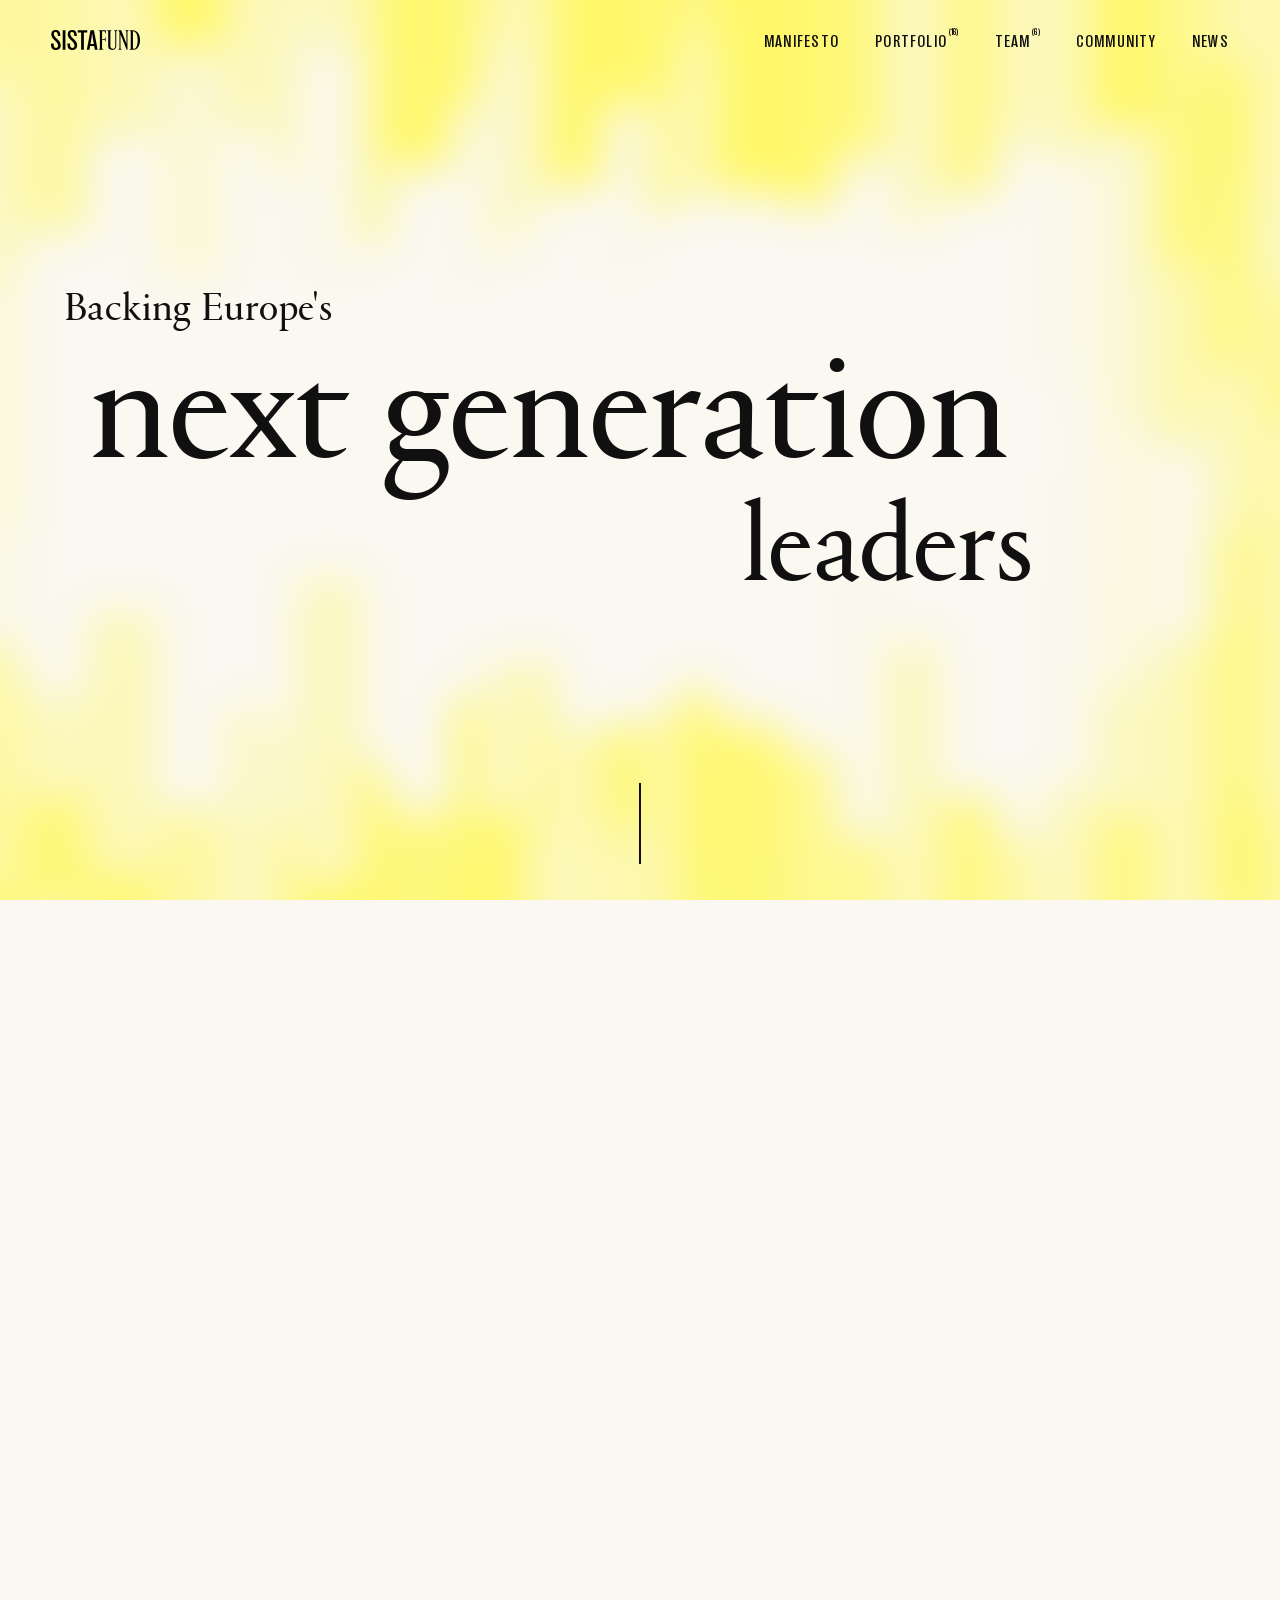
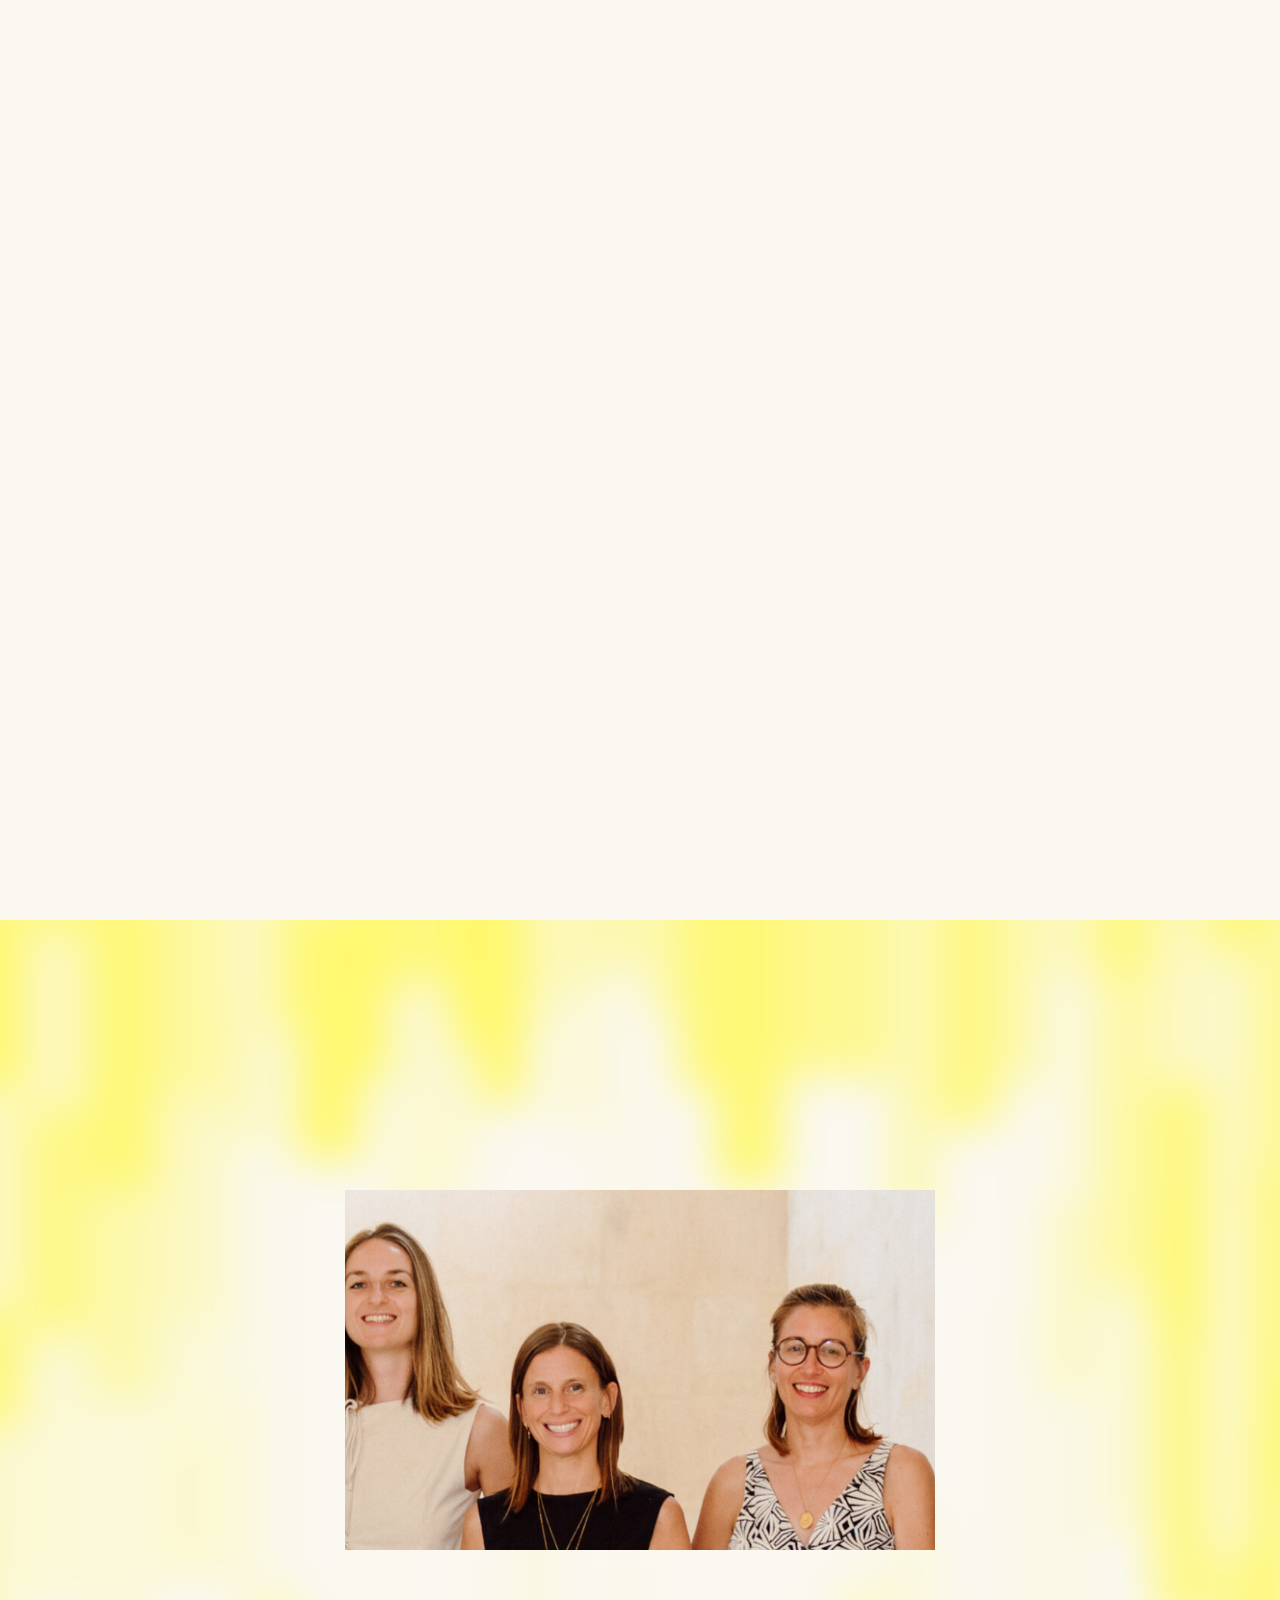
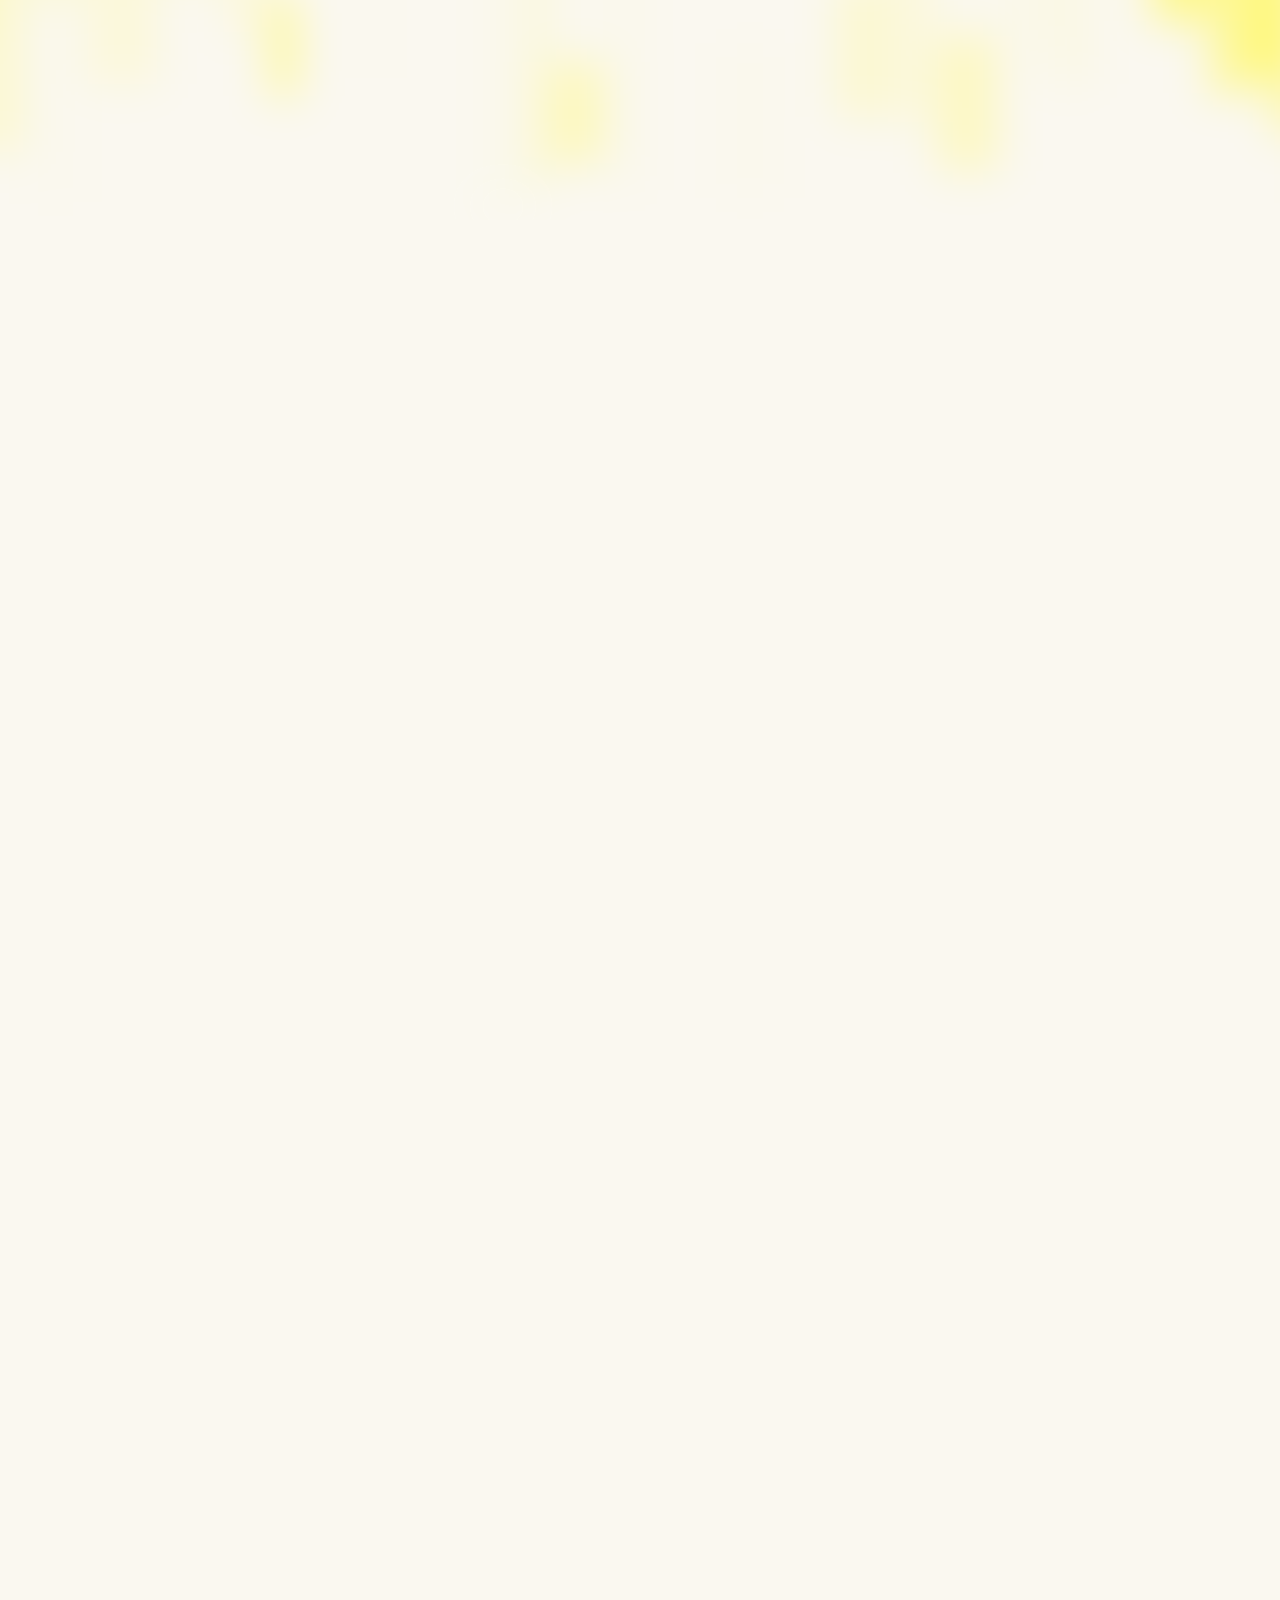
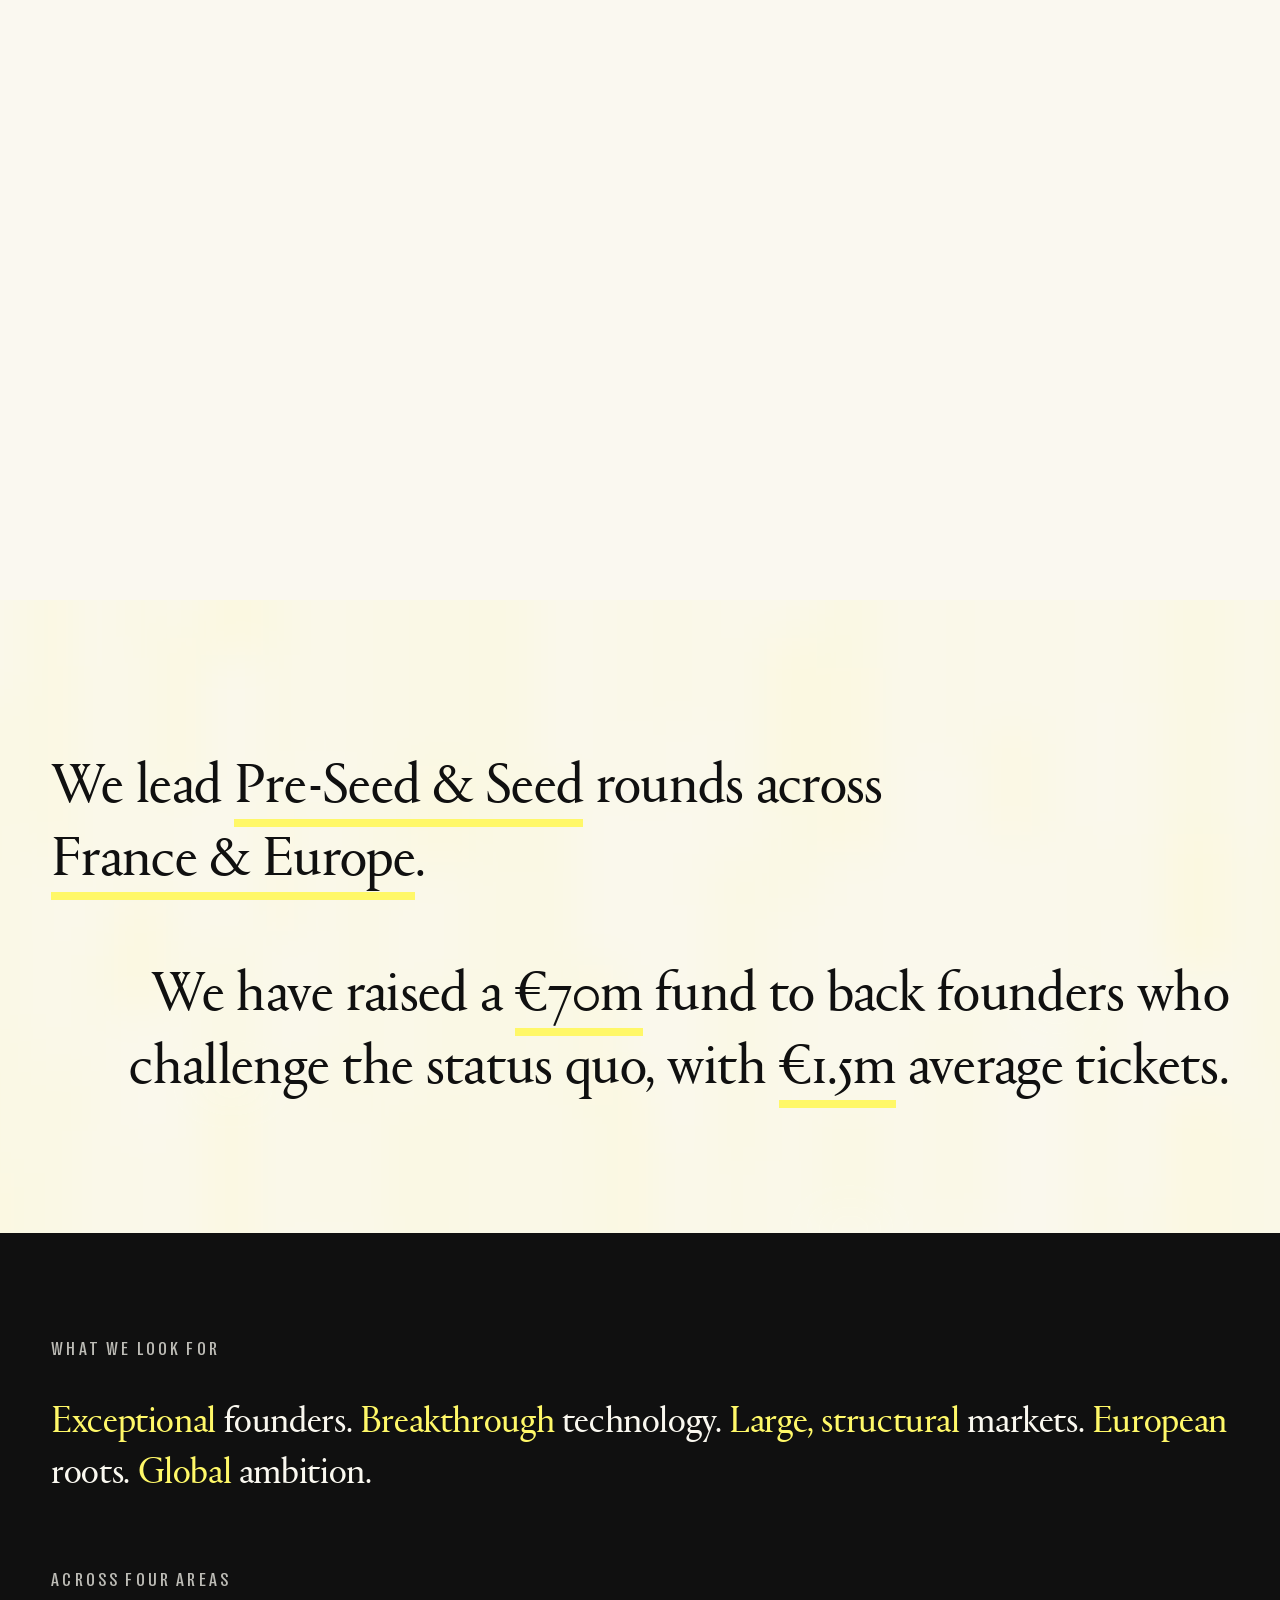
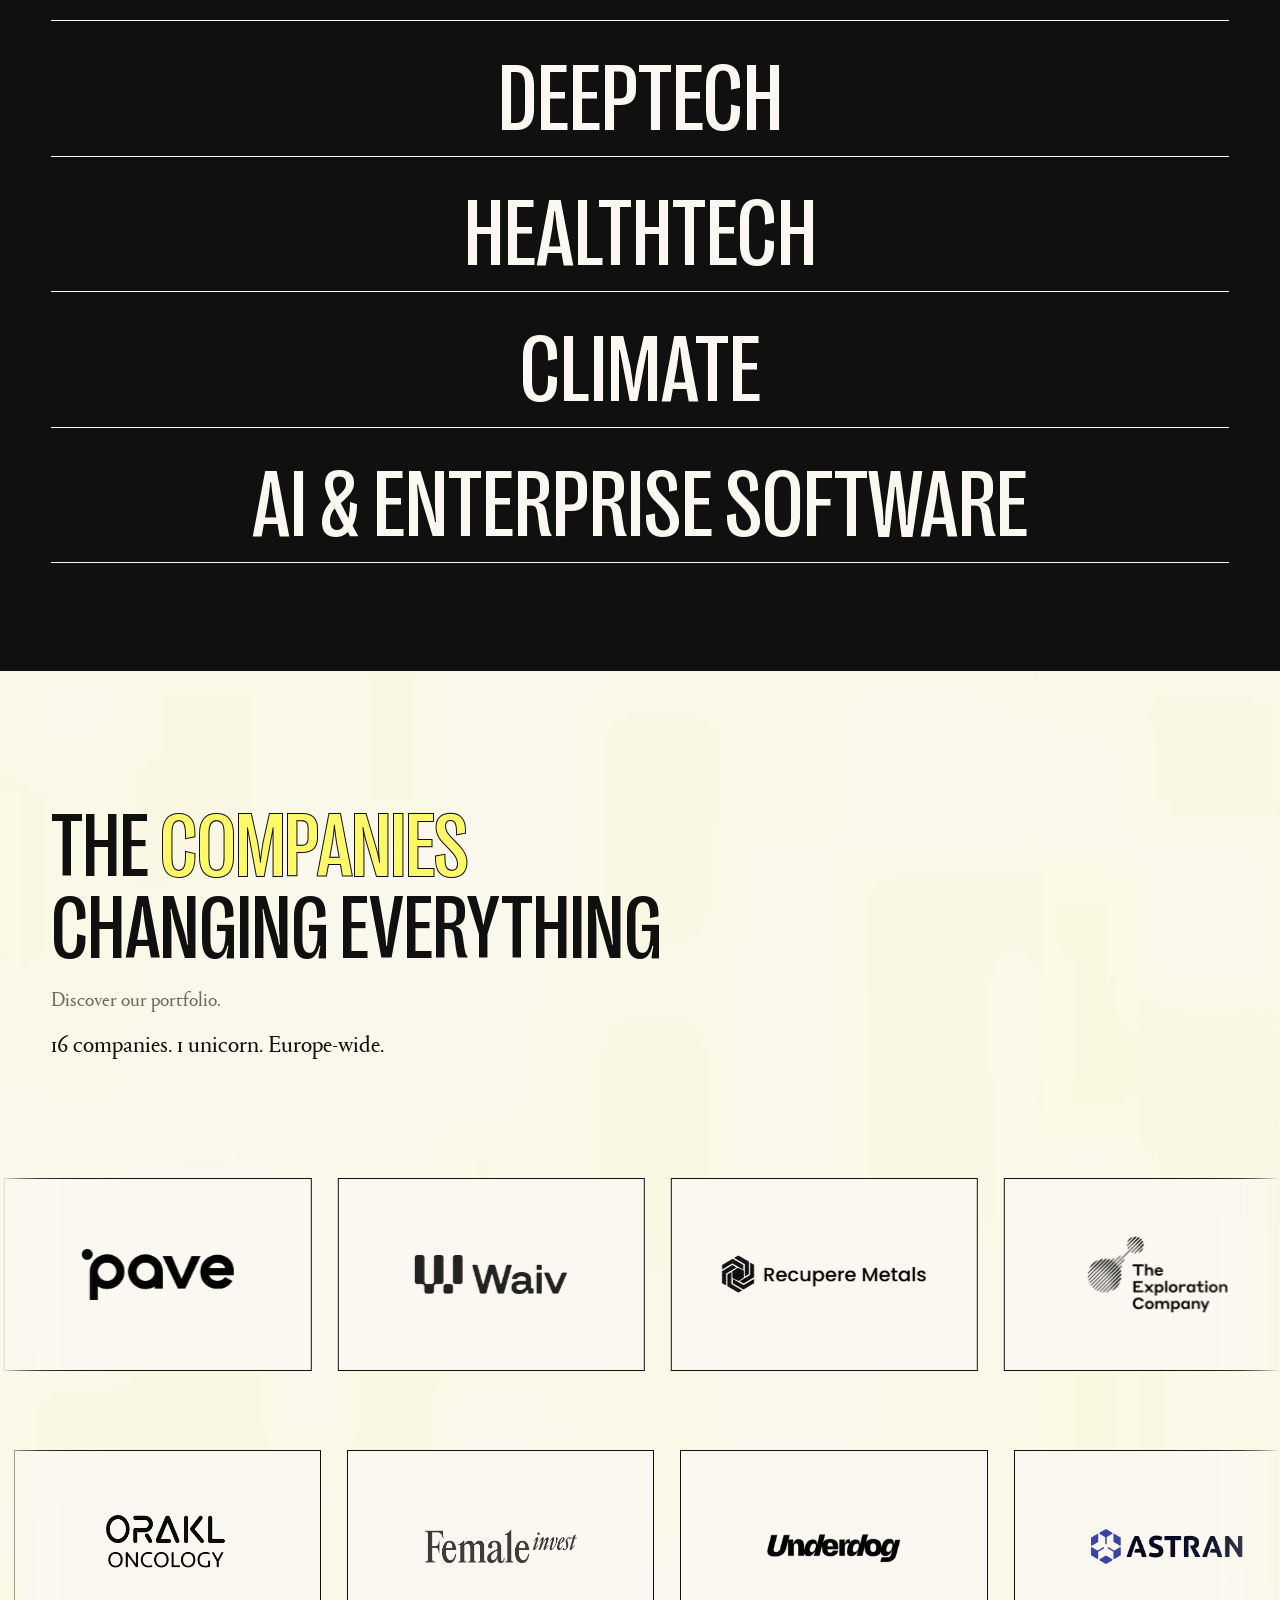
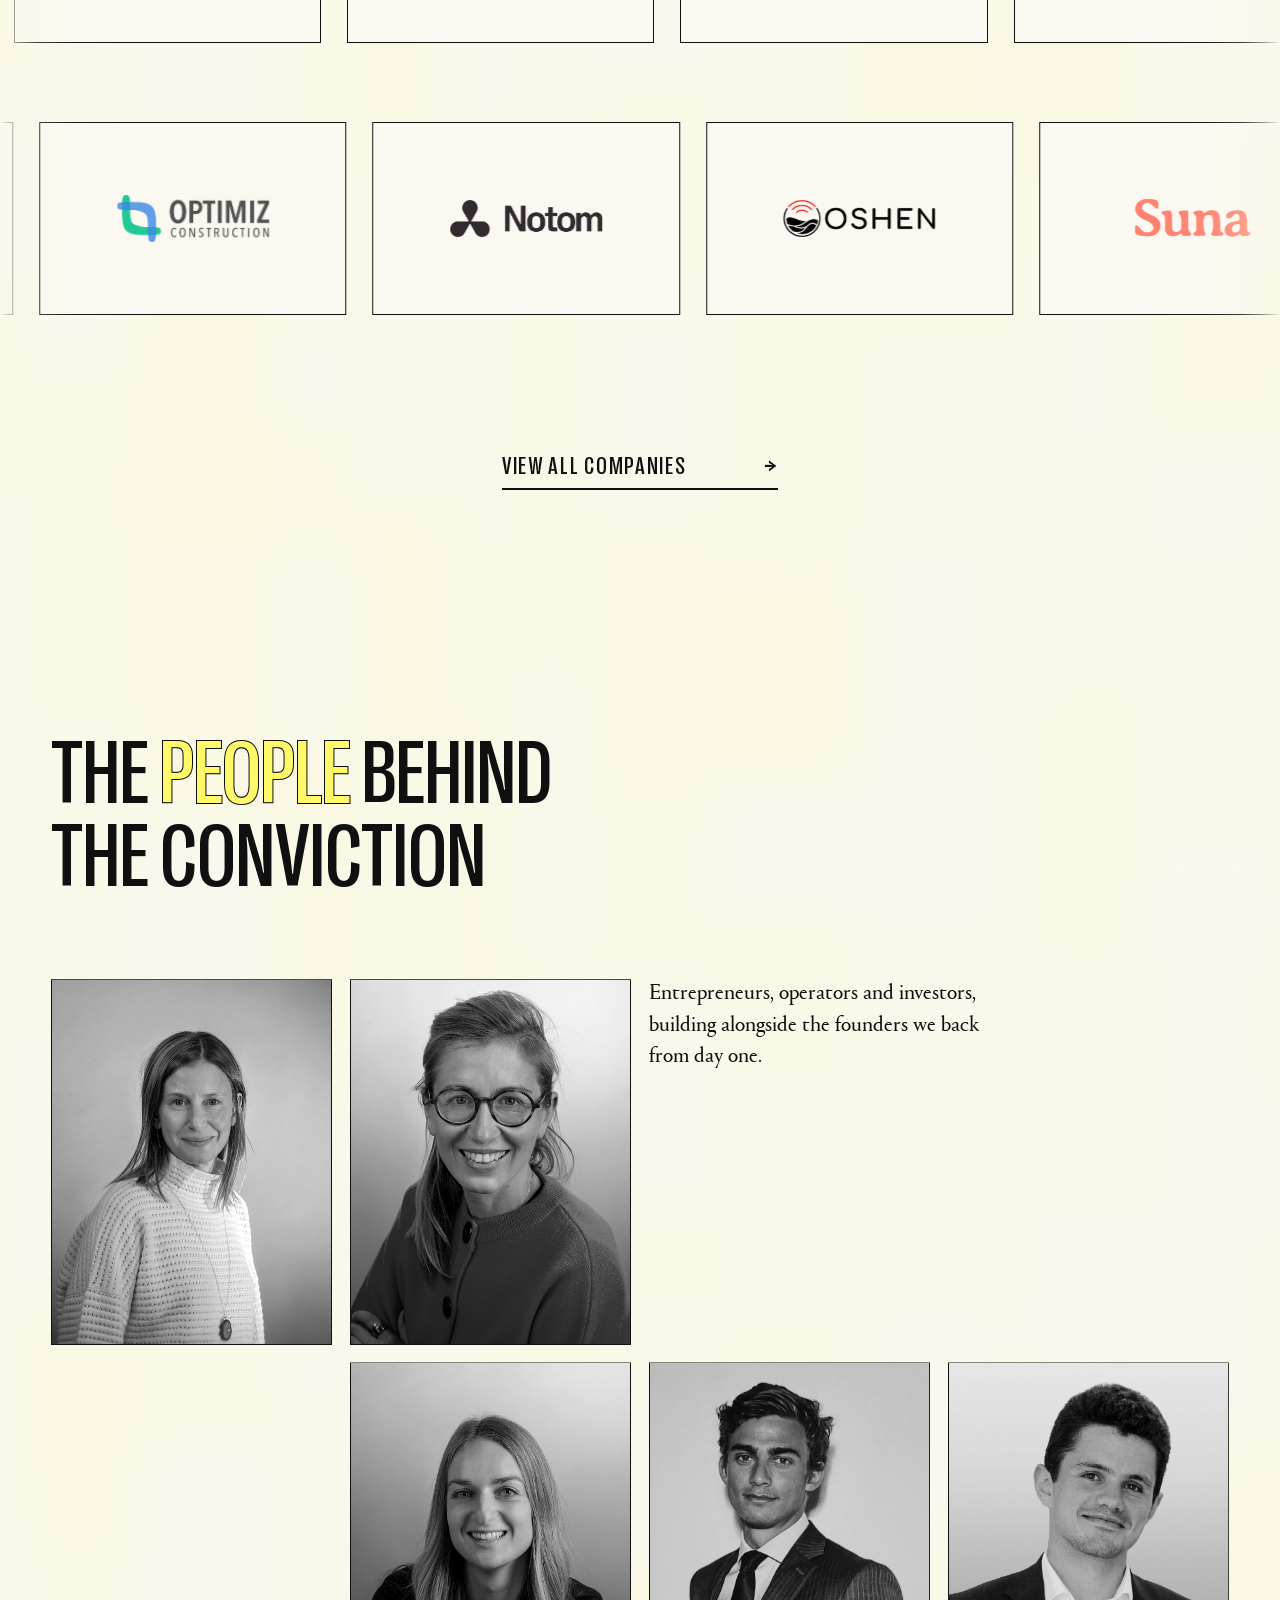
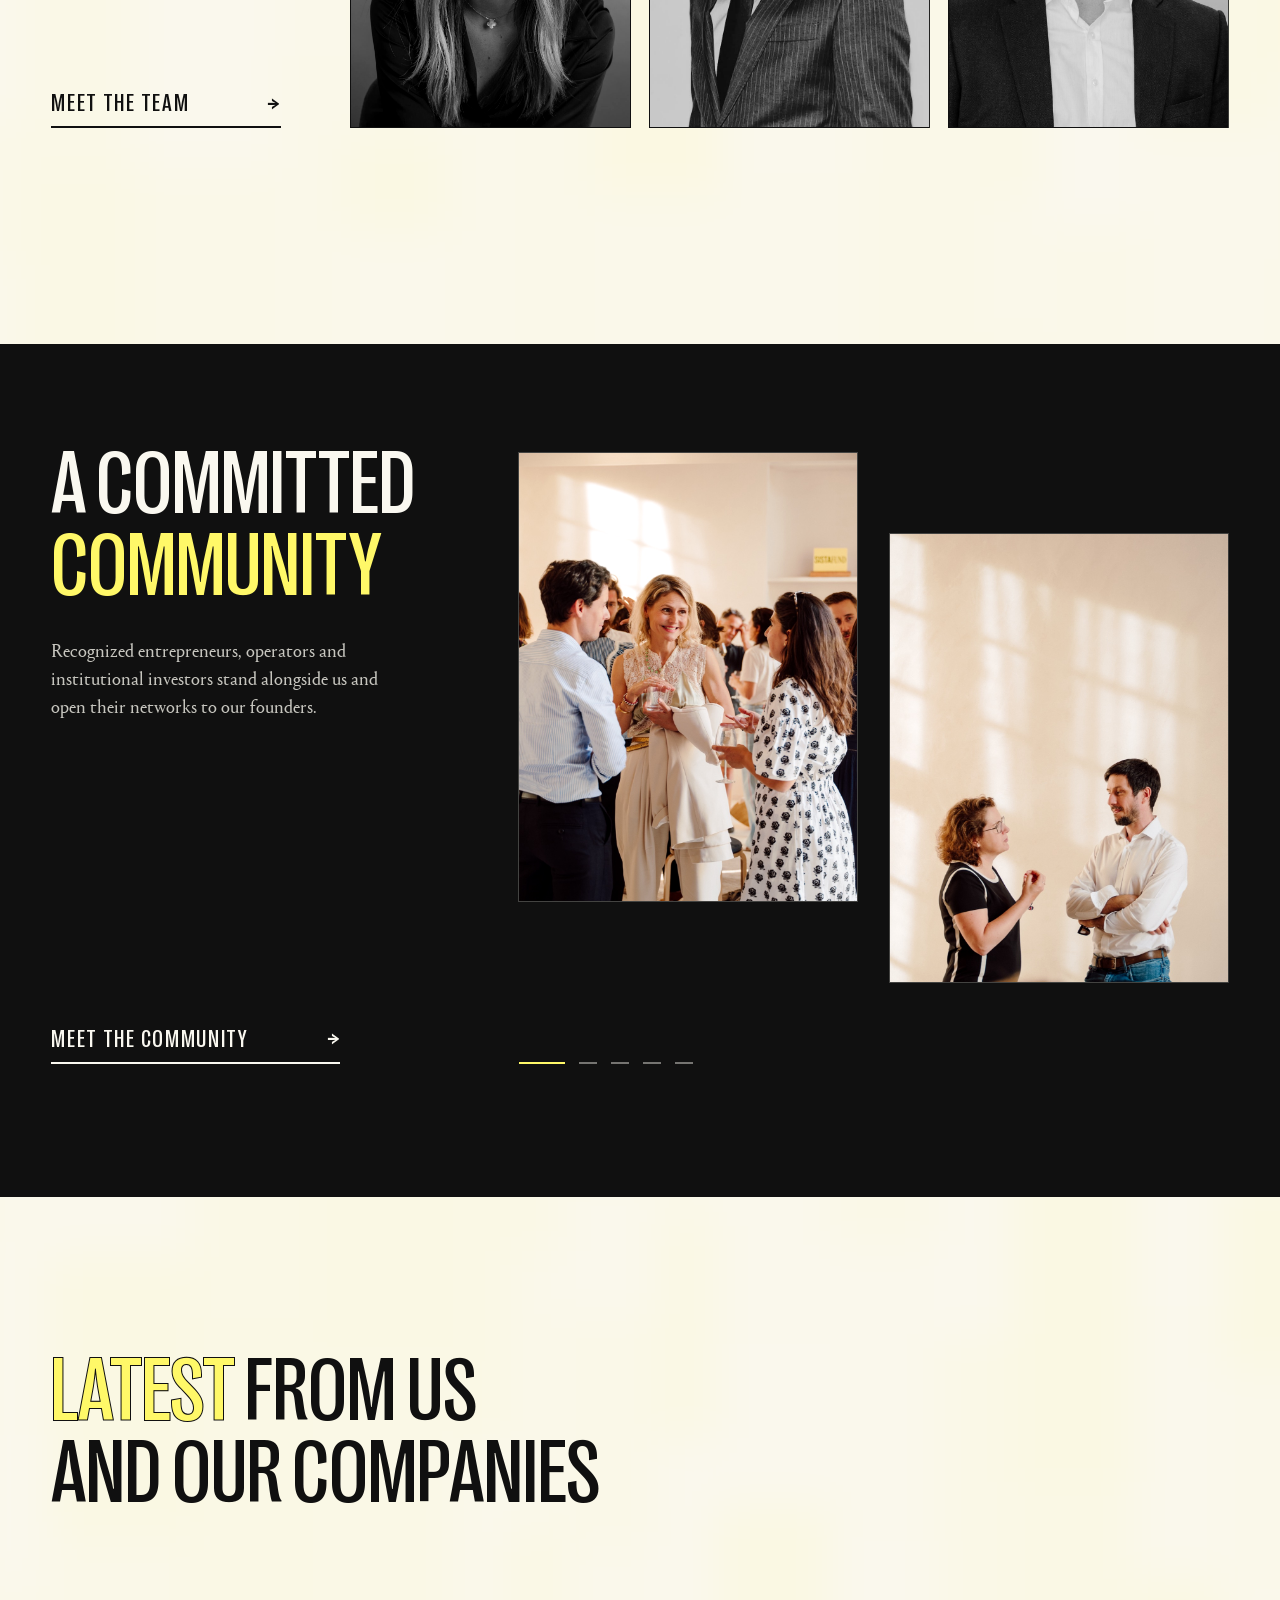
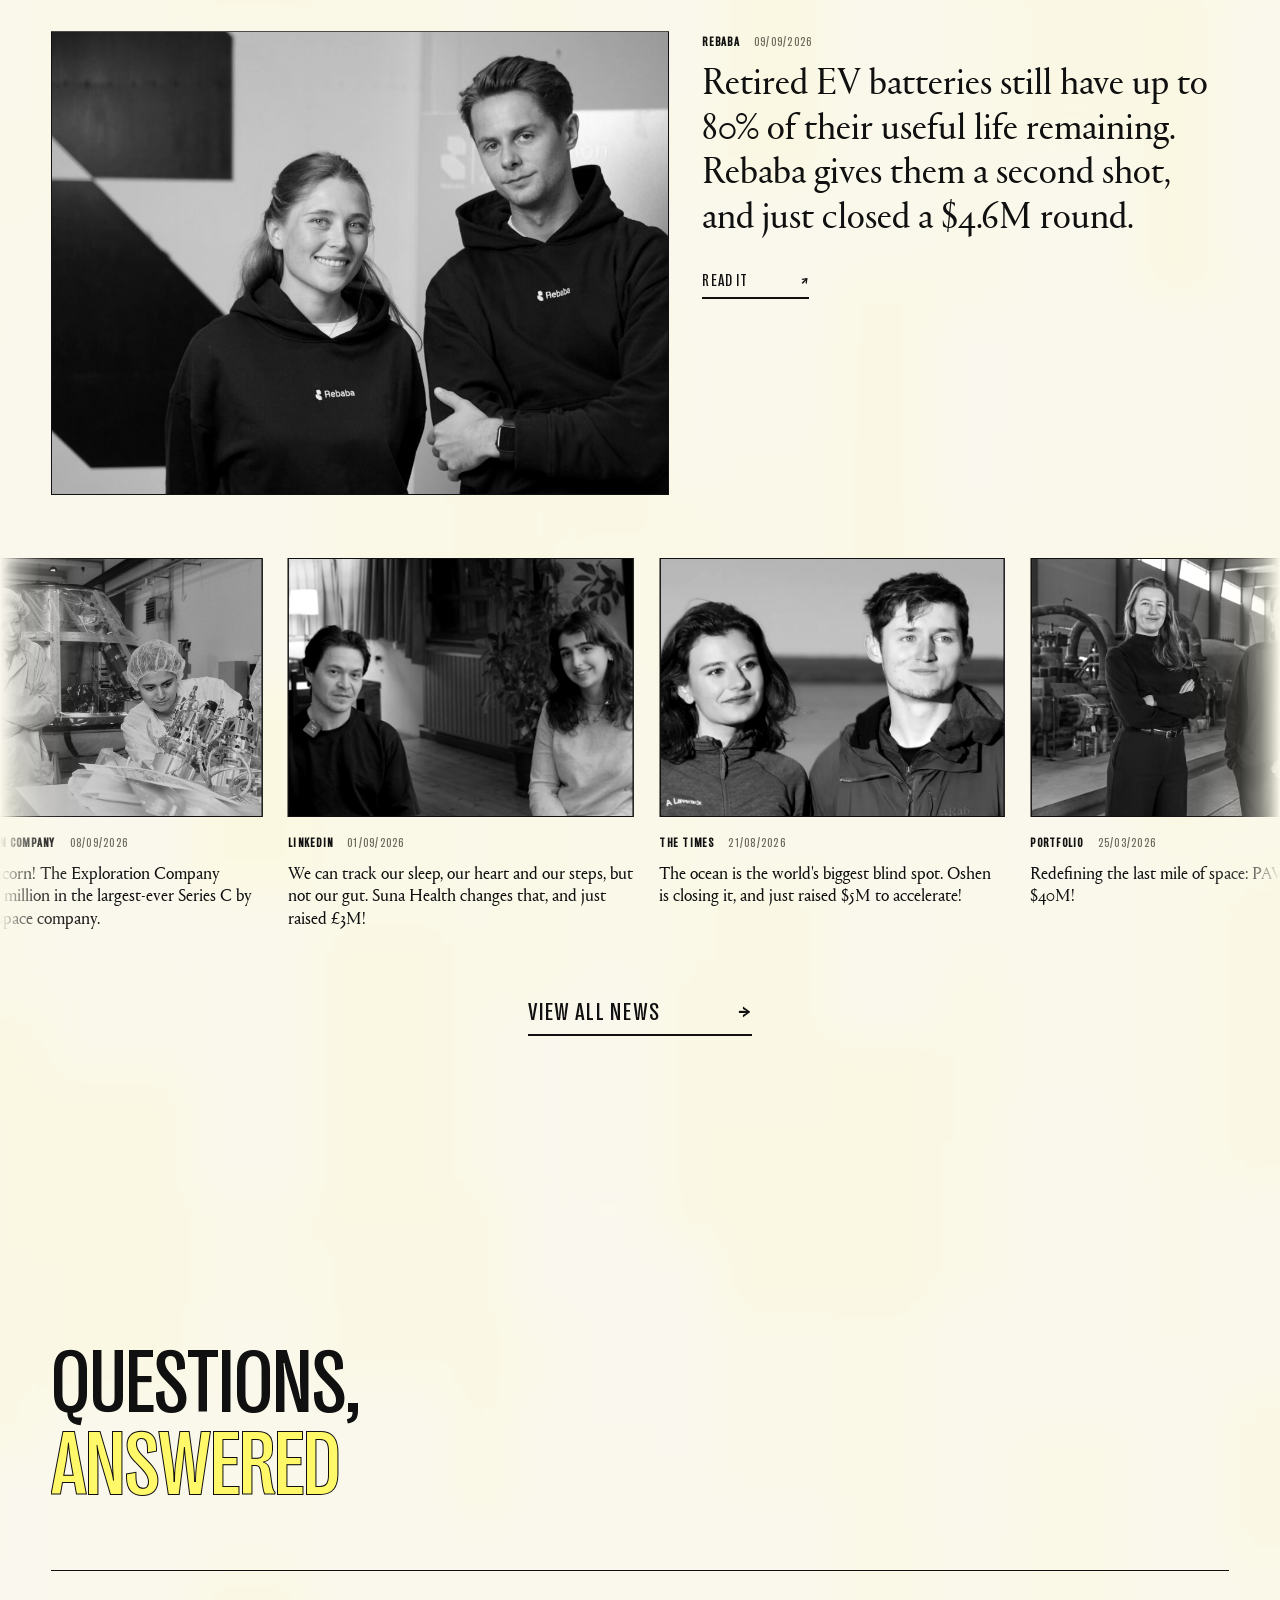
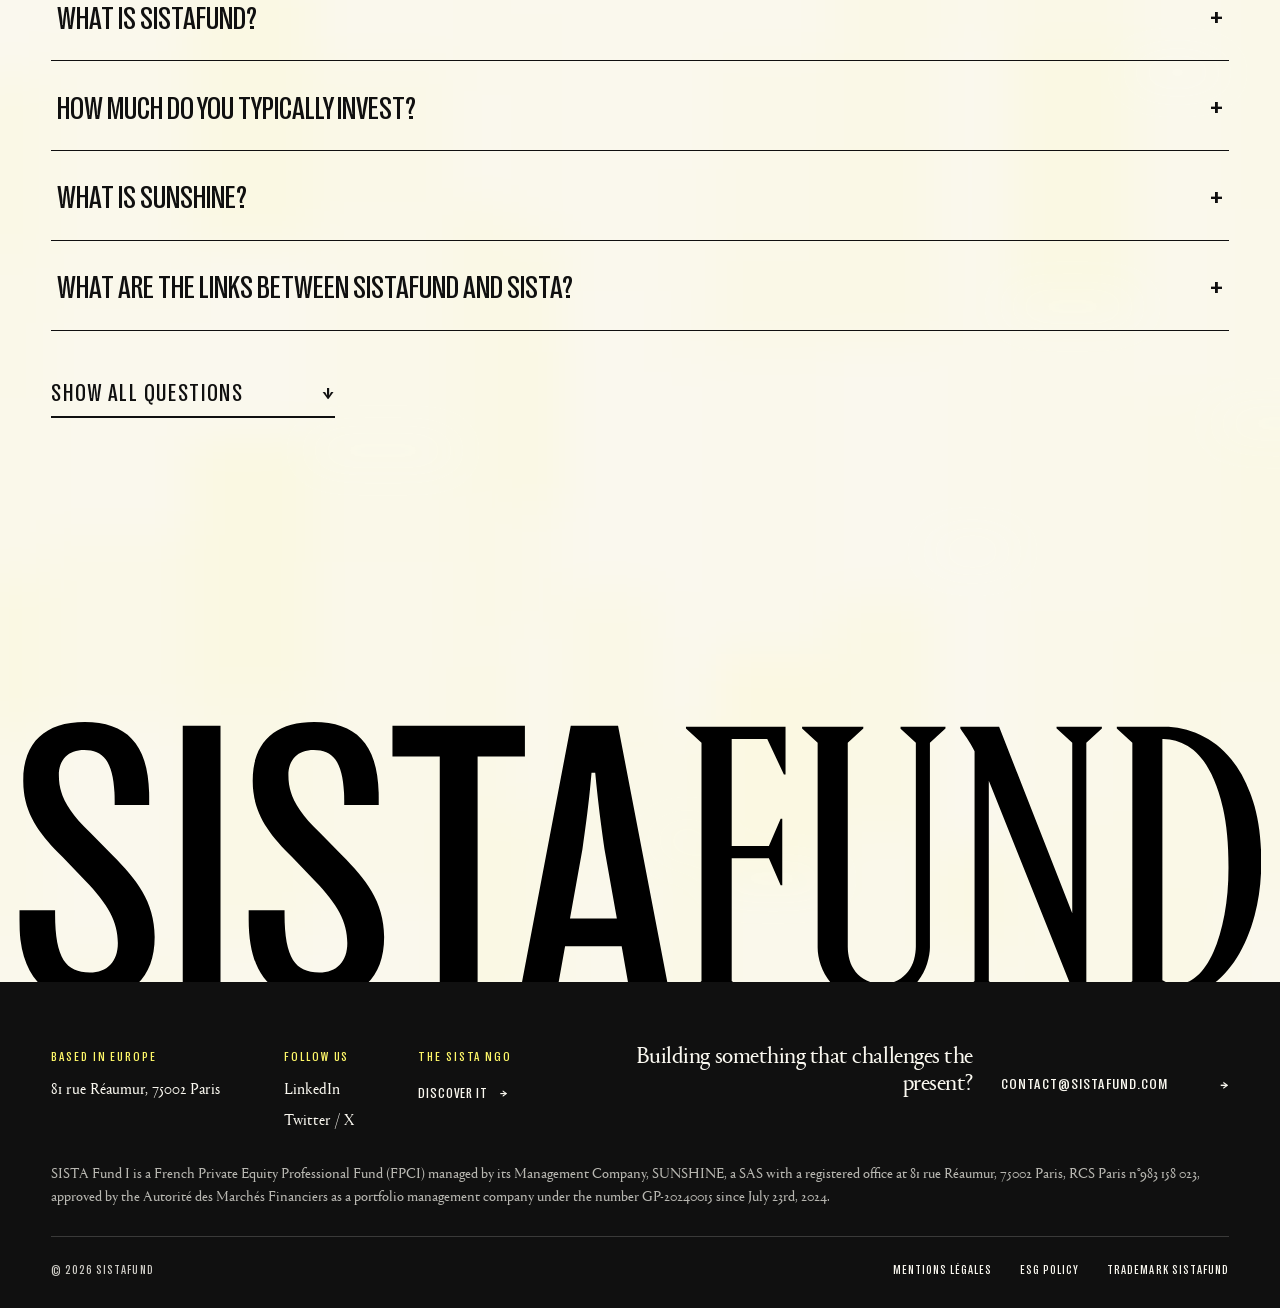
==== index.html @ b64766b3 "Manifesto: portfolio section lists all companies by pillar (no founders, no Underdog/Astran), bump C" ====
<!DOCTYPE html>
<html lang="en">
<head>
<meta charset="UTF-8">
<meta name="viewport" content="width=device-width, initial-scale=1.0">
<title>SISTAFUND | Backing Europe's next generation of leaders</title>
<meta name="description" content="SISTAFUND is a pan-European early-stage venture fund backing breakthrough technology companies founded by women and gender-balanced teams.">
<link rel="icon" href="data:image/svg+xml,<svg xmlns='http://www.w3.org/2000/svg' viewBox='0 0 100 100'><rect width='100' height='100' fill='%23FFF868'/><text x='50' y='76' font-size='72' font-family='Georgia,serif' text-anchor='middle' fill='%23101010'>S</text></svg>">
<link rel="stylesheet" href="style.css?v=396">
</head>
<body>

<div class="intro" id="intro" aria-hidden="true">
  <div class="intro-inner">
    <div class="intro-logo"><img src="img/logo.svg" alt="SISTAFUND" id="introLogo"></div>
  </div>
</div>

<header class="nav" id="nav">
  <a href="#top" class="nav-logo"><img src="img/logo.svg" alt="SISTAFUND"></a>
  <nav class="nav-links">
    <a href="/manifesto">Manifesto</a>
    <a href="/portfolio">Portfolio<sup class="nav-count">(16)</sup></a>
    <a href="/team">Team<sup class="nav-count">(6)</sup></a>
    <a href="/community">Community</a>
    <a href="/news">News</a>
  </nav>
  <button class="burger" id="burger" aria-label="Menu"><span></span><span></span></button>
</header>

<div class="mobile-menu" id="mobileMenu">
    <a href="/manifesto">Manifesto</a>
  <a href="/portfolio">Portfolio<sup class="nav-count">(16)</sup></a>
  <a href="/team">Team<sup class="nav-count">(6)</sup></a>
  <a href="/community">Community</a>
  <a href="/news">News</a>
</div>

<main id="top">

  <div class="hero-pin" id="heroPin">
    <section class="hero" id="hero">
      <div class="hero-wall" id="heroWall" aria-hidden="true"></div>

      <div class="hero-stack" id="heroStack">
        <h1 class="hstmt">
          <span class="hline l-md l-kicker">Backing Europe's</span>
          <span class="hline l-xl">next generation</span>
          <span class="hline l-lg hline--in2">leaders</span>
        </h1>
        <p class="hstmt hstmt--claim">
          <span class="hline l-md l-kicker">Europe's largest</span>
          <span class="hline l-xl">gender-lens</span>
          <span class="hline l-lg l-serif-lc hline--close">fund</span>
        </p>
      </div>
      <div class="hero-cue" aria-hidden="true"><span></span></div>
    </section>
  </div>

  <div class="grow-pin" id="growPin">
    <section class="grow">
      <div class="hero-wall grow-wall" id="growWall" aria-hidden="true"></div>
      <div class="grow-frame" id="growFrame">
        <img src="img/hero.jpg" alt="The SISTAFUND community gathered in Paris" id="growImg">
        <span class="grow-dim" id="growDim"></span>
      </div>
      <div class="grow-copy" id="growCopy">
        <h2 class="grow-title">Gender-balanced teams,<br>a <span class="yw">performance strategy</span></h2>
        <div class="grow-side">
          <p>SISTAFUND is a pan-European early-stage venture fund backing breakthrough technology companies founded by women and gender-balanced teams.</p>
          <a class="btn btn-light btn--onphoto grow-btn" href="/manifesto">Read the manifesto <span class="btn-arrow">→</span></a>
        </div>
      </div>
    </section>
  </div>

  <section class="stats" id="stats">
    <div class="hero-wall stats-wall" id="statsWall" aria-hidden="true"></div>
    <p class="thesis-line" data-reveal="card">We lead <b>Pre-Seed &amp; Seed</b> rounds
      across <b>France &amp; Europe</b>.</p>
    <p class="thesis-line" data-reveal="card" style="--rd:1500ms">We have raised a <b>&euro;70m</b> fund
      to back founders who challenge the status quo, with <b>&euro;1.5m</b> average tickets.</p>
  </section>

  <section class="about about--sectors" id="about">
    <div class="sectors">
      <p class="sectors-kicker">What we look for</p>
      <p class="sectors-lead" data-reveal="card"><span class="yw">Exceptional</span> founders. <span class="yw">Breakthrough</span> technology. <span class="yw">Large, structural</span> markets. <span class="yw">European</span> roots. <span class="yw">Global</span> ambition.</p>
      <p class="sectors-kicker sectors-kicker--areas">Across four areas</p>
      <div class="sector" data-sec="frontier"><span>Deeptech</span></div>
      <div class="sector" data-sec="health"><span>HealthTech</span></div>
      <div class="sector" data-sec="sustain"><span>Climate</span></div>
      <div class="sector" data-sec="ai"><span>AI &amp; Enterprise Software</span></div>
    </div>
  </section>

  <div class="ground">
    <div class="hero-wall ground-wall" id="groundOne" aria-hidden="true"></div>

  <section class="portfolio" id="portfolio">
    <div class="sec-head">
      <h2>The <span class="yw">companies</span><br>changing everything</h2>
      <p class="sec-sub">Discover our portfolio.</p>
      <p class="sec-stat"><span data-pf-count>16</span> companies. 1 unicorn. Europe-wide.</p>
    </div>
  </section>

  <div class="pf-rows" id="pfRows">
    <div class="pf-all-cta"><a class="btn btn-big" href="/portfolio">View all companies <span class="btn-arrow">→</span></a></div>
  </div>

  <section class="team" id="team">
    <div class="sec-head">
      <h2>The <span class="yw">people</span> behind<br>the conviction</h2>
    </div>
    <div class="team-row" data-team-row="5" data-stagger>
      <div class="team-said">
        <p class="team-intro-sub">Entrepreneurs, operators and investors, building alongside the founders we back from day one.</p>
      </div>
      <div class="team-cta">
        <a href="/team" class="btn btn-big">Meet the team <span class="btn-arrow">&rarr;</span></a>
      </div>
    </div>
  </section>
  </div>

  <section class="community" id="community">
    <div class="comm-top">
      <div class="comm-words">
        <div class="sec-head comm-head"><h2>A committed<br><span class="yw">community</span></h2></div>
        <div class="comm-word comm-note"><p>Recognized entrepreneurs, operators and institutional investors stand alongside us and open their networks to our founders.</p></div>
        <div class="comm-word comm-cta"><a class="btn btn-big btn-light" href="/community">Meet the community <span class="btn-arrow">&rarr;</span></a></div>
      </div>

      <div class="comm-shots">
        <div class="comm-pile">
          <figure class="comm-shot" data-shot="0" role="button" tabindex="0"
                  aria-label="Show another picture of the community" data-reveal="image">
            <img src="img/life/comm-cocktail.jpg" alt="Members of the SISTAFUND community" class="on">
            <img alt="" aria-hidden="true">
          </figure>
        </div>
        <div class="comm-pile comm-pile--low">
          <figure class="comm-shot" data-shot="1" role="button" tabindex="0"
                  aria-label="Show another picture of the community" data-reveal="image" style="--rd:160ms">
            <img src="img/life/comm-daylight.jpg" alt="Members of the SISTAFUND community" class="on">
            <img alt="" aria-hidden="true">
          </figure>
        </div>
        <div class="comm-dots" id="commDots" aria-label="Pictures of the community"></div>
      </div>
    </div>
  </section>

  <div class="ground">
    <div class="hero-wall ground-wall" id="groundTwo" aria-hidden="true"></div>

  <section class="news" id="news">
    <div class="sec-head">
      <h2><span class="yw">Latest</span> from us<br>and our companies</h2>
    </div>

    <div class="news-top" data-news-top="1"></div>
    <div class="news-run">
      <div class="news-track" id="newsTrack" data-news-track="4" data-news-from="1"></div>
    </div>
    <div class="news-cta"><a href="/news" class="btn btn-big news-all-btn">View all news <span class="btn-arrow">&rarr;</span></a></div>
  </section>

  <section class="faq" id="faq">

    <div class="sec-head">
      <h2>Questions,<br><span class="yw">answered</span></h2>
    </div>
    <div class="faq-list" id="faqList"></div>
    <div class="faq-more" id="faqMore"><div class="faq-more-inner"><div class="faq-list" id="faqListMore"></div></div></div>
    <div class="faq-fold-cta">
      <button class="btn btn-big" id="faqToggle" aria-expanded="false">
        <span class="faq-toggle-label">Show all questions</span>
        <span class="btn-arrow" aria-hidden="true">&darr;</span>
      </button>
    </div>
  </section>

  <section class="cta">
    <div class="cta-brand" aria-hidden="true"><img src="img/logo.svg" alt=""></div>
  </section>
  </div>

</main>

<footer class="footer">
  <div class="footer-top" id="contact">
    <div class="footer-cols">
      <div class="footer-col">
        <span class="footer-head">Based in Europe</span>
        <p>81 rue Réaumur, 75002 Paris</p>
      </div>
      <div class="footer-col">
        <span class="footer-head">Follow us</span>
        <a href="https://www.linkedin.com/company/sistafund/" target="_blank" rel="noopener">LinkedIn</a>
        <a href="https://twitter.com/wearesista" target="_blank" rel="noopener">Twitter / X</a>
      </div>
      <a class="footer-col footer-col--go" href="https://www.wearesista.com/" target="_blank" rel="noopener">
        <span class="footer-head">The Sista NGO</span>
        <span class="footer-go">Discover it <span class="btn-arrow">&rarr;</span></span>
      </a>
    </div>
    <div class="footer-say">
      <h2 class="cta-title">
        <span class="line"><span>Building something that challenges the present?</span></span>
      </h2>
      <a href="mailto:contact@sistafund.com" class="btn btn-light cta-btn">contact@sistafund.com <span class="btn-arrow">&rarr;</span></a>
    </div>
  </div>
  <div class="footer-legal-block">
    <p class="footer-legal">SISTA Fund I is a French Private Equity Professional Fund (FPCI) managed by its Management Company, SUNSHINE, a SAS with a registered office at 81 rue R&eacute;aumur, 75002 Paris, RCS Paris n&deg;983 158 023, approved by the Autorit&eacute; des March&eacute;s Financiers as a portfolio management company under the number GP-20240015 since July 23rd, 2024.</p>
  </div>
  <div class="footer-bottom">
    <span class="footer-copy">&copy; 2026 SISTAFUND</span>
    <div class="footer-notes"><a href="/mentions-legales">Mentions légales</a><a href="/esg-policy">ESG Policy</a><span>Trademark SISTAFUND</span></div>
  </div>
</footer>

<div class="overlay overlay-modal" id="pfModal" aria-hidden="true">
  <button class="overlay-close" data-close>Close ✕</button>
  <div class="pf-detail" id="pfDetail"></div>
</div>

<script src="data.js?v=22"></script>
<script src="wall.js?v=2"></script>
<script src="script.js?v=36"></script>
<script src="reveal.js?v=52"></script>
</body>
</html>
---- style.css ----
@font-face {
  font-family: 'RightGrotesk';
  src: url('fonts/RightGrotesk-NarrowMedium.woff2') format('woff2');
  font-weight: normal;
  font-display: swap;
}
@font-face {
  font-family: 'Portrait';
  src: url('fonts/Portrait2.woff2') format('woff2');
  font-weight: normal;
  font-display: swap;
}

:root {

  --fade: 120px;

  --fade-r: linear-gradient(to right,
    #000 calc(100% - var(--fade)),
    rgba(0, 0, 0, .95) calc(100% - var(--fade) * .58),
    rgba(0, 0, 0, .82) calc(100% - var(--fade) * .33),
    rgba(0, 0, 0, .5) calc(100% - var(--fade) * .16),
    transparent 100%);
  --fade-x: linear-gradient(to right,
    transparent 0,
    rgba(0, 0, 0, .5) calc(var(--fade) * .16),
    rgba(0, 0, 0, .82) calc(var(--fade) * .33),
    rgba(0, 0, 0, .95) calc(var(--fade) * .58),
    #000 var(--fade),
    #000 calc(100% - var(--fade)),
    rgba(0, 0, 0, .95) calc(100% - var(--fade) * .58),
    rgba(0, 0, 0, .82) calc(100% - var(--fade) * .33),
    rgba(0, 0, 0, .5) calc(100% - var(--fade) * .16),
    transparent 100%);
  --yellow: #FFF868;
  --ink: #101010;
  --paper: #FAF8F0;
  --grey: #6e6a5e;
  --line: rgba(16, 16, 16, .14);
  --band: 8px;
  --line-light: rgba(250, 248, 240, .18);
  --display: 'RightGrotesk', 'Arial Narrow', sans-serif;
  --serif: 'Portrait', Georgia, serif;
  --ease: cubic-bezier(.22, 1, .36, 1);
}

* { margin: 0; padding: 0; box-sizing: border-box; }

html { scroll-behavior: smooth; }

body {
  font-family: var(--serif);
  background: var(--paper);
  color: var(--ink);
  -webkit-font-smoothing: antialiased;
  overflow-x: hidden;
  line-height: 1.55;
}
body.locked { overflow: hidden; }
body.locked .nav { visibility: hidden; }

::selection { background: var(--ink); color: var(--yellow); }

img { max-width: 100%; display: block; }
a { color: inherit; text-decoration: none; }
button { font: inherit; color: inherit; background: none; border: none; cursor: pointer; }
h1, h2, h3 { font-family: var(--display); font-weight: normal; text-transform: uppercase; line-height: .92; }

em { font-style: normal; }

.yw {
  color: var(--yellow);
  -webkit-text-stroke: 2px var(--ink);
  paint-order: stroke fill;
}

.community .yw { color: var(--yellow); -webkit-text-stroke: 0; }

.intro {
  position: fixed; inset: 0; z-index: 300;
  background: var(--yellow);
  display: flex; align-items: center; justify-content: center;
  transform-origin: center 46%;
  transition: opacity .9s ease, transform 1.05s var(--ease);
  will-change: transform, opacity;
}

.intro.done { opacity: 0; transform: scale(4.2); pointer-events: none; }
.intro-inner { text-align: center; padding: 0 6vw; }
.intro-logo img {
  width: min(72vw, 680px); margin: 0 auto;
  clip-path: inset(-5% 100% -5% 0);
  animation: introWipe 1.1s var(--ease) .2s forwards;
  will-change: transform, clip-path;
}
@keyframes introWipe { to { clip-path: inset(-5% 0 -5% 0); } }
@keyframes introFade { to { opacity: 1; } }

.nav {
  position: fixed; top: 0; left: 0; right: 0; z-index: 100;
  display: flex; align-items: center; justify-content: space-between;
  padding: 22px 4vw;
  transition: transform .5s var(--ease), background .3s, padding .3s, box-shadow .3s;
}
.nav.scrolled {
  background: var(--paper);
  padding: 13px 4vw;
  box-shadow: 0 1.5px 0 var(--ink);
}
.nav-logo img { height: 20px; width: auto; }
.nav-links { display: flex; gap: 36px; }
.nav-links a {
  font-family: var(--display); text-transform: uppercase;
  font-size: 1.1rem; letter-spacing: .07em;
  position: relative; padding: 4px 0;
}
.nav-links a::after {
  content: ''; position: absolute; left: 0; bottom: 0;
  width: 100%; height: 5px; background: var(--yellow);
  transform: scaleX(0); transform-origin: right;
  transition: transform .35s var(--ease);
}
.nav-links a:hover::after { transform: scaleX(1); transform-origin: left; }

.nav-count {
  font-family: var(--display); font-size: .58em; letter-spacing: .02em;
  margin-left: .16em; top: -.5em; position: relative;
  color: var(--ink);
}
.mobile-menu .nav-count { font-size: .5em; }

.btn {
  position: relative; isolation: isolate;
  font-family: var(--display); text-transform: uppercase;
  font-size: 1.02rem; letter-spacing: .07em; line-height: 1;
  display: inline-grid; grid-template-columns: 1fr auto; align-items: end;
  gap: 3.2em; width: fit-content; max-width: 100%; text-align: left;
  border: 0; border-bottom: 2px solid currentColor; border-radius: 0;
  background: transparent; padding: 0 0 .62em;
  transition: color .3s var(--ease);
}

.btn::after {
  content: ''; position: absolute;
  left: 0; right: 0; top: calc(100% + 2px); height: var(--band);
  background: var(--yellow);
  transform: scaleX(0); transform-origin: left;
  transition: transform .42s var(--ease);
}
.btn:hover::after { transform: scaleX(1); }
.btn-arrow { font-size: 1.15em; transition: transform .3s var(--ease); }
.btn:hover .btn-arrow { transform: translateX(7px); }
.btn-big {
  font-size: clamp(1.2rem, 1.9vw, 1.7rem);
  margin: 10vh 0 0; padding-bottom: .5em;
}
.btn-light { color: var(--paper); margin-top: 28px; }

.btn--onphoto {
  color: var(--yellow);
  -webkit-text-stroke: 1.6px var(--ink); paint-order: stroke fill;
  border-bottom-color: var(--paper);
}

.burger { display: none; }
.mobile-menu { display: none; }

.hero-pin { position: relative; height: 280vh; }
.hero {
  position: sticky; top: 0;
  background: var(--yellow);
  height: 100vh; overflow: hidden;
}

.hero-wall {
  position: absolute; inset: 0; z-index: 0; overflow: visible; pointer-events: none;
}
.hero-wall > * { will-change: opacity; }

.hero-wall {
  filter: blur(22px);
}
.hero-wall::after {
  content: ''; position: absolute; inset: 0; pointer-events: none;
}
.hero-bar {
  position: absolute;
  background: var(--tone);
}

.grow-wall { z-index: 0; }
.grow-frame, .grow-copy { z-index: 1; }

.hero-bar::after {
  content: ''; position: absolute; inset: 0;
  background: var(--yellow);
  opacity: var(--k, 0);

  transition: opacity .18s var(--ease);
}

.hero-stack {
  position: absolute; inset: 0; z-index: 2;
  display: grid; align-items: center; justify-items: start;
  padding: 0 4vw 0 7vw;
}
.hstmt {
  grid-area: 1 / 1;
  position: relative; margin: 0;
  text-align: left;
  font-family: var(--serif); text-transform: none;
  font-weight: 400; line-height: .98; letter-spacing: -.03em;
  pointer-events: none;
}

.hline { display: block; white-space: nowrap; }

.hstmt .hline.l-kicker {
  letter-spacing: .01em; line-height: 1.02;
  font-size: clamp(1.32rem, 3.2vw, 3.32rem);
}
.hstmt .l-kicker .hmask { padding-bottom: .2em; margin-bottom: -.2em; }
.hstmt .l-md { font-size: clamp(2rem, 6.5vw, 6.7rem); }
.hstmt .l-lg { font-size: clamp(2.6rem, 8.96vw, 9.2rem); }
.hstmt .l-xl { font-size: clamp(3.2rem, 12.3vw, 12.8rem); }
.hstmt .l-kicker { margin-bottom: .3em; margin-left: -2vw; }
@media (max-width: 560px) {
  .hstmt .hline.l-kicker { font-size: 6.4vw; }
  .hstmt .l-xl { font-size: 15.3vw; }
  .hstmt .l-lg { font-size: 12.4vw; }
}

@media (max-width: 345px) {
  .hstmt .hline.l-kicker { font-size: 1.13rem; }
  .hstmt .l-md { font-size: 1.8rem; }
  .hstmt .l-lg { font-size: 2.35rem; }
  .hstmt .l-xl { font-size: 2.9rem; }
}
.hline--in1 { padding-left: 1.3em; }

.hline--in2, .hline--close { text-align: right; padding-left: 0; margin-right: -2vw; }

.hstmt .l-serif-lc {
  font-family: var(--serif); text-transform: none;
  letter-spacing: 0; line-height: 1.06;
}
.hstmt .l-serif-lc .hmask { padding-bottom: .24em; margin-bottom: -.24em; }

.hstmt--claim { position: relative; }

.hstmt--claim::after {
  content: ''; display: block;
  height: calc(clamp(2rem, 6.5vw, 6.7rem) * 1.06 - clamp(2.6rem, 8.96vw, 9.2rem) * .18);
}

@media (max-width: 345px) {
  .hstmt--claim::after { height: 23px; }
}
.hstmt .hmask { display: inline-block; overflow: visible; padding-bottom: .06em; margin-bottom: -.06em; vertical-align: bottom; }
.hstmt .hln { display: inline-block; font-style: normal; transform: translateY(108%); will-change: transform; }

.hero-cue {
  position: absolute; left: 50%; bottom: 4vh;
  width: 2px; height: 9vh;
  transform: translateX(-50%);
  opacity: 0; transition: opacity .6s ease;
}
body.loaded .hero-cue { opacity: 1; }
.hero.scrolled-past .hero-cue { opacity: 0; }
.hero-cue span {
  display: block; width: 100%; height: 100%;
  background: var(--ink);
  transform-origin: top;
  animation: cue 2s var(--ease) infinite;
}
@keyframes cue {
  0% { transform: scaleY(0); opacity: 1; }
  55% { transform: scaleY(1); opacity: 1; }
  100% { transform: scaleY(1); opacity: 0; }
}

main section[id] { scroll-margin-top: 60px; }
.sec-head { padding: 7vh 0 8vh; position: relative; }
.sec-head h2 {
  font-size: clamp(2.8rem, 7vw, 6.4rem);
  overflow: hidden;
}
.sec-head h2 > span.rl {
  display: block;
  transform: translateY(110%);
  transition: transform .9s var(--ease);
}
.sec-head.in-view h2 > span.rl { transform: translateY(0); }
.sec-head.in-view h2 > span.rl:nth-child(2) { transition-delay: .1s; }
.sec-sub { max-width: 34ch; margin-top: 26px; font-size: clamp(1.15rem, 1.6vw, 1.62rem); line-height: 1.4; color: var(--grey); }

.sec-stat {
  margin-top: 14px; font-family: var(--serif);
  font-size: clamp(1.3rem, 1.9vw, 1.8rem); line-height: 1.3; color: var(--ink);
}

.about { padding: 20vh 4vw 14vh; }
.about--sectors { padding: 14vh 4vw 16vh; }
.about-head { max-width: 1250px; }

.about-photo { margin: 10vh -4vw; }

.about-col {
  padding: 44px 36px 52px; border-right: 1.5px solid var(--ink);
  opacity: 0; transform: translateY(26px);
  transition: background .35s, opacity .9s var(--ease), transform .9s var(--ease);
}
.about-col.in-view { opacity: 1; transform: none; }
.about-col:last-child { border-right: none; }
.about-col:hover { background: var(--yellow); }
.about-col p { color: var(--grey); font-size: clamp(1.02rem, 1.3vw, 1.3rem); }
.about-col:hover p { color: var(--ink); }

.sectors { margin-top: 11vh; }

.about--sectors { background: var(--ink); color: var(--paper); padding: 11vh 4vw 12vh; }

.about--sectors .sectors { margin-top: 0; }
.about--sectors .sectors-kicker { color: rgba(250, 248, 240, .74); }
.sectors-kicker {
  font-family: var(--display); text-transform: uppercase;
  font-size: clamp(1.1rem, 1.55vw, 1.6rem); letter-spacing: .16em;
  margin-bottom: 4vh;
}

.sectors-lead {
  font-family: var(--serif); font-weight: 400;
  font-size: clamp(1.5rem, 3vw, 2.9rem); line-height: 1.32; letter-spacing: -.01em;
  color: var(--paper); max-width: none; margin: 0 0 7vh;
}

.sectors-lead .yw { color: var(--yellow); -webkit-text-stroke: 0; }

.sectors-kicker--areas { margin-bottom: 3vh; }
.sector {
  border-top: 1.5px solid var(--paper);

  padding: 2.4vh 0;
  text-align: center;
  cursor: default; overflow: hidden;
  transition: background .35s, color .35s;
}
.sector:last-child { border-bottom: 1.5px solid var(--paper); }
.sector > span {
  display: block;
  font-family: var(--display); text-transform: uppercase;

  font-size: clamp(min(2.6rem, 11vw), 7.5vw, 6.8rem); line-height: .95;
  transform: translateY(110%);
  transition: transform .8s var(--ease), letter-spacing .4s var(--ease);
}
.sector.in-view > span { transform: translateY(0); }
.sector:hover { background: var(--yellow); color: var(--ink); }
.sector:hover > span { letter-spacing: .04em; }

.grow-pin { position: relative; height: 320vh; }
.grow {
  position: sticky; top: 0; height: 100vh; overflow: hidden;
  background: var(--paper);
  display: grid; place-items: center;
}
.grow-frame {
  position: absolute; inset: 0;
  clip-path: inset(30% 27% 30% 27%);
  will-change: clip-path;
}
.grow-frame img {
  width: 100%; height: 100%; object-fit: cover; object-position: center 20%;

  transform: translateY(22%) scale(1.18); will-change: transform;
}
.grow-dim { position: absolute; inset: 0; background: var(--ink); opacity: 0; }

.grow-copy {
  position: relative; z-index: 2; width: 100%;
  padding: 0 4vw;
  display: grid; grid-template-columns: 1.15fr .85fr; gap: 6vw 6vw; align-items: start;
  color: var(--paper); opacity: 0; pointer-events: none;
}
.grow-copy.on { pointer-events: auto; }

.grow-title {
  font-family: var(--serif); font-weight: 400;

  text-transform: none;
  font-size: clamp(1.7rem, 4vw, 4.2rem); line-height: 1.05; letter-spacing: -.02em;

  max-width: 9em;
}

.grow-side p {
  font-family: var(--serif); font-size: clamp(1.05rem, 1.55vw, 1.55rem); line-height: 1.5;
  color: rgba(250, 248, 240, .88); max-width: 46ch;

  padding-top: calc(.10 * clamp(1.85rem, 4.5vw, 4.7rem) - .361em);
}
.grow-side p + p { margin-top: 1.1em; }

.grow-side { align-self: stretch; display: flex; flex-direction: column; }
.grow-side .btn { margin-top: auto; }
.grow-btn { margin-top: 3.4vh; }
@media (max-width: 900px) {
  .grow-pin { height: 260vh; }
  .grow-copy { grid-template-columns: 1fr; gap: 3vh; }
  .grow-frame { clip-path: inset(24% 8% 24% 8%); }
  .grow-side .btn { margin-top: 3.2vh; }
}

.stats { background: var(--paper); color: var(--ink); padding: 15vh 4vw 14vh; }
.stats-kicker {
  font-family: var(--display); text-transform: uppercase;
  font-size: clamp(1.1rem, 1.55vw, 1.6rem); letter-spacing: .16em;
  color: rgba(16, 16, 16, .74);
  margin-bottom: 5vh;
}

html.anim .thesis-line[data-reveal="card"] { transition-duration: 1.9s; }

.thesis-line {
  font-family: var(--serif); font-weight: 400;
  font-size: clamp(1.9rem, 4.5vw, 4.8rem); line-height: 1.26; letter-spacing: -.012em;
  color: var(--ink); max-width: 33ch; margin-top: 2vh;
}
.thesis-line + .thesis-line {

  margin: 1.1em 0 0 auto; text-align: right; max-width: 42ch;
}

@media (max-width: 860px) {
  .thesis-line + .thesis-line { margin-left: 0; text-align: left; }
}

.thesis-line b {
  font-weight: 400;
  border-bottom: var(--band) solid var(--yellow);
  padding-bottom: .02em;
  white-space: nowrap;
}

.stats { position: relative; overflow: hidden; }
.stats-wall { z-index: 0; }
.stats > :not(.stats-wall) { position: relative; z-index: 1; }

.portfolio, .team, .news, .faq { position: relative; }

.ground { position: relative; overflow: hidden; }
.ground > :not(.ground-wall) { position: relative; z-index: 1; }
.ground-wall { z-index: 0; }
.pf-rows { position: relative; }
.portfolio > :not(.head-wall), .team > :not(.head-wall),
.news > :not(.head-wall), .faq > :not(.head-wall) { position: relative; z-index: 1; }

.portfolio, .team, .news, .faq { overflow: hidden; }

.pf-card, .pf-all-card { position: relative; overflow: hidden; }
.pf-shot {
  position: absolute; inset: 0; overflow: hidden;
  opacity: 0; transition: opacity .32s var(--ease);
  pointer-events: none;
}
.pf-shot img {
  position: absolute; inset: 0; width: 100%; height: 100%;
  object-fit: cover; object-position: center;
  filter: grayscale(1) contrast(1.06);
  transform: scale(1.05); transition: transform .9s var(--ease);
}
.pf-card:hover .pf-shot, .pf-all-card:hover .pf-shot { opacity: 1; }
.pf-card:hover .pf-shot img, .pf-all-card:hover .pf-shot img { transform: none; }
.pf-logo { transition: opacity .32s var(--ease); }
.pf-card:hover .pf-logo, .pf-all-card:hover .pf-logo { opacity: 0; }

.portfolio { padding: 7vh 4vw 0; }

.pf-rows {
  padding: 4vh 0 5vh; overflow: hidden;
  -webkit-mask-image: var(--fade-x);
  mask-image: var(--fade-x);
}
.pf-all-cta { text-align: center; padding: 7vh 0 0; }
.pf-all-cta .btn-big { margin: 0; }
.pf-row { margin-bottom: 7vh; }
.pf-track {
  display: flex; gap: 26px; width: max-content;
  will-change: transform;
  padding: 8px 0;
}

.pf-card {
  display: flex;
  width: clamp(240px, 24vw, 320px);
  border: 1.5px solid var(--ink); background: var(--paper);
  padding: 0;
  transition: transform .35s var(--ease), box-shadow .3s var(--ease);
}
.pf-card .pf-logo { height: auto; aspect-ratio: 1.6; border-bottom: none; padding: 30px; }
.pf-card:hover { transform: translateY(-6px); }
.pf-logo {
  width: 100%; height: 130px;
  display: flex; align-items: center; justify-content: center;
  border-bottom: 1.5px solid var(--ink); padding: 20px;
}
.pf-logo img { max-height: 62px; max-width: 62%; object-fit: contain; }
@media (max-width: 560px) {
  .pf-card { width: 150px; }
  .pf-track { gap: 14px; padding: 6px 0; }
  .pf-logo { height: 92px; padding: 14px; }
  .pf-card .pf-logo { padding: 16px; }
  .pf-logo img { max-height: 46px; }
  .pf-row { margin-bottom: 4vh; }
}

.pf-logo--word {
  font-family: var(--display); text-transform: uppercase;
  font-size: clamp(1.1rem, 1.5vw, 1.6rem); letter-spacing: .02em; color: var(--ink);
  text-align: center; line-height: 1.05;
}

.team-row {
  display: grid; grid-template-columns: repeat(4, minmax(0, 1fr));
  gap: 1.4vw; margin: 5vh 0 0;
}
.team-face:nth-of-type(1) { grid-area: 1 / 1 / 2 / 2; }
.team-face:nth-of-type(2) { grid-area: 1 / 2 / 2 / 3; }
.team-face:nth-of-type(3) { grid-area: 2 / 2 / 3 / 3; }
.team-face:nth-of-type(4) { grid-area: 2 / 3 / 3 / 4; }
.team-face:nth-of-type(5) { grid-area: 2 / 4 / 3 / 5; }
.team-said { grid-area: 1 / 3 / 2 / 5; align-self: start; }
.team-cta  { grid-area: 2 / 1 / 3 / 2; display: flex; align-items: flex-end; }
.team-face {
  position: relative; display: block; overflow: hidden;
  aspect-ratio: 4 / 5.2;
  border: 1.5px solid var(--ink);
  transition: box-shadow .3s var(--ease), transform .35s var(--ease);
}
.team-face img {
  position: absolute; inset: 0; width: 100%; height: 100%;
  object-fit: cover; object-position: center 22%;
  filter: grayscale(1) contrast(1.04);
  transition: filter .6s var(--ease), transform .6s var(--ease);
}

html.anim .team-face[data-reveal] { clip-path: inset(0 0 -10px -10px); }
.team-face:hover img { filter: grayscale(.15) contrast(1.02); }
.team-face .pcf-tag { padding: 3.4em 1em .9em; }
.team-face .pcf-tag b { font-size: clamp(.86rem, 1.02vw, 1.02rem); }
.team-face .pcf-tag i { font-size: clamp(.9rem, 1.05vw, 1.05rem); }
.team-face:hover .pcf-tag { opacity: 1; transform: none; }

@media (max-width: 1100px) {
  .team-row { grid-template-columns: repeat(2, minmax(0, 1fr)); }
  .team-face:nth-of-type(1), .team-face:nth-of-type(2), .team-face:nth-of-type(3),
  .team-face:nth-of-type(4), .team-face:nth-of-type(5),
  .team-said, .team-cta { grid-area: auto; }
  .team-said { grid-column: 1 / -1; order: -1; }
  .team-cta  { grid-column: 1 / -1; order: 2; margin-top: 2vh; }
}
@media (max-width: 520px) { .team-row { grid-template-columns: repeat(3, minmax(0, 1fr)); gap: 2.2vw; } }
.team { padding: 14vh 4vw 24vh; }

.team .sec-head { padding-bottom: 5vh; }
.team-intro-sub {
  font-family: var(--serif); font-size: clamp(1.15rem, 1.75vw, 1.75rem); line-height: 1.4;
  color: var(--ink); max-width: 34ch; margin: 0;
}

.team-grid {
  display: grid; grid-template-columns: repeat(3, 1fr); gap: 28px;
  max-width: 1060px;
}
.member { opacity: 0; transform: translateY(36px); transition: opacity .8s var(--ease), transform .8s var(--ease); }
.member.in-view { opacity: 1; transform: translateY(0); }
.member-photo {
  position: relative; overflow: hidden;
  aspect-ratio: 4 / 4.7; border: 1.5px solid var(--ink);
  background: var(--yellow);
  clip-path: inset(0 0 100% 0);
  transition: clip-path 1.05s var(--ease) .08s, box-shadow .3s var(--ease);
}
.member.in-view .member-photo { clip-path: inset(0 0 -10px -10px); }
.member-photo img {
  width: 100%; height: 118%; object-fit: cover; object-position: center 16%;
  filter: grayscale(1) contrast(1.05);
  transform: translateY(var(--py, -8%)) scale(var(--sc, 1));
  transition: transform .28s var(--ease);
}
.member:hover .member-photo img { --sc: 1.05; }

.member-photo img[src*="marie"] { object-position: center 30%; }
.member-photo img[src*="arthur"] { object-position: center 28%; }

.member-photo img[src*="tatiana"] { --sc: 1.32; object-position: center 4%; }
.member:hover .member-photo img[src*="tatiana"] { --sc: 1.37; }
.team-gallery .member-photo img[src*="tatiana"] { --py: 8%; }
.member-photo img[src*="natacha"] { --sc: 1.08; object-position: center 14%; }
.member:hover .member-photo img[src*="natacha"] { --sc: 1.13; }

.member-shot { position: relative; }
.member-bio {
  position: absolute; inset: 0;
  background: rgba(16, 16, 16, .92); color: var(--paper);
  padding: 5%; display: flex; flex-direction: column; justify-content: center; gap: .6em;
  opacity: 0; transition: opacity .5s var(--ease);
  font-family: var(--serif); font-size: clamp(.8rem, 1.05vw, 1.15rem); line-height: 1.45;
}

@supports (container-type: inline-size) {
  .team-gallery .member-shot { container-type: inline-size; }
  .member-bio { font-size: clamp(.8rem, 3.6cqw, 1.15rem); }
}
.member:hover .member-bio, .member.open .member-bio { opacity: 1; }

.member-fun {
  color: var(--yellow); font-family: var(--display); text-transform: uppercase;
  font-size: .72rem; letter-spacing: .08em; line-height: 1.45;
  margin-top: .55em;
}
.member-in {
  align-self: flex-start;
  font-family: var(--display); text-transform: uppercase;
  font-size: .74rem; letter-spacing: .1em;
  border-bottom: 1.5px solid rgba(250, 248, 240, .4); padding-bottom: 3px;
  transition: color .3s var(--ease), border-color .3s var(--ease);
}
.member-in:hover { color: var(--yellow); border-color: var(--yellow); }
.member h3 { font-size: clamp(1.3rem, 1.65vw, 1.65rem); margin: 14px 0 3px; }
.member-role { color: var(--grey); font-size: clamp(.95rem, 1.15vw, 1.15rem); }

.community { background: var(--ink); color: var(--paper); padding: 12vh 4vw 14vh; --shot-edge: 1.5px; }

.comm-top {
  display: grid; grid-template-columns: minmax(0, 1fr) minmax(0, 1.68fr);
  gap: 3.4vw; align-items: stretch;
}
.comm-words { display: flex; flex-direction: column; }

.comm-head { padding: 0 0 1vh; }
.comm-head h2 { margin-top: -.2em; }
.comm-note  { margin-top: 3.5vh; }

.comm-cta   { margin-top: auto; margin-bottom: 7px; display: flex; align-items: flex-end; }
.comm-note p { color: rgba(250, 248, 240, .78); font-size: clamp(1.15rem, 1.5vw, 1.5rem); line-height: 1.45; max-width: 40ch; }
.comm-cta .btn { white-space: nowrap; margin: 0; }

.comm-word > * { opacity: 0; transform: translateY(18px); transition: opacity .8s var(--ease), transform .8s var(--ease); }
.comm-word.in-view > * { opacity: 1; transform: none; }

.comm-shots {
  display: grid; grid-template-columns: repeat(2, minmax(0, 1fr)); gap: 2.4vw;
  align-items: start;
}

.comm-shot {
  position: relative; margin: 0; overflow: hidden;
  aspect-ratio: 4 / 5.3;
  border: var(--shot-edge) solid rgba(250, 248, 240, .22);
  cursor: pointer;
  transition: border-color .3s var(--ease);
}
.comm-shot:hover, .comm-shot:focus-visible { border-color: rgba(250, 248, 240, .58); outline: none; }

.comm-pile { position: relative; }
.comm-pile--low { margin-top: 9vh; }

.comm-dots, .pcdots {
  display: flex; align-items: center; gap: 14px;
}
.comm-dots {
  grid-column: 1 / -1;
  margin-top: 4.5vh; padding-left: var(--shot-edge);
}

.community { --mark-off: rgba(250, 248, 240, .43); --mark-hover: rgba(250, 248, 240, .72); --mark-on: var(--yellow); }
.page-open { --mark-off: rgba(16, 16, 16, .55); --mark-hover: rgba(16, 16, 16, .78); --mark-on: var(--ink); }
.comm-dot, .pcdot {
  display: flex; align-items: center;
  width: 18px; height: 16px; padding: 0; border: 0; border-radius: 0;
  background: none; cursor: pointer;
  transition: width .38s var(--ease);
}
.comm-dot::before, .pcdot::before {
  content: ''; display: block; width: 100%; height: 2px;
  background: var(--mark-off);
  transition: background .38s var(--ease);
}
.comm-dot:hover::before, .pcdot:hover::before { background: var(--mark-hover); }
.comm-dot.on, .pcdot.on { width: 46px; }
.comm-dot.on::before, .comm-dot.on:hover::before,
.pcdot.on::before, .pcdot.on:hover::before { background: var(--mark-on); }
.comm-shot img {
  position: absolute; inset: 0; width: 100%; height: 100%;
  object-fit: cover; object-position: center 32%;
  filter: contrast(1.02);

  opacity: 0; transition: opacity .55s var(--ease);
}
.comm-shot img.on { opacity: 1; }

.comm-shot img[src*="comm-talking"] { object-position: center 38%; }
.comm-shot img[src*="comm-poilane"] { object-position: center 52%; }
.comm-shot img[src*="comm-fans"]    { object-position: center 28%; }
@media (max-width: 1000px) {
  .comm-top { grid-template-columns: 1fr; gap: 6vh; }
  .comm-pile--low { margin-top: 0; }

  .comm-cta { margin-top: 5vh; margin-bottom: 0; }
}

@media (max-width: 700px) {
  .comm-shots { grid-template-columns: repeat(2, minmax(0, 1fr)); gap: 3vw; }
  .comm-pile--low { margin-top: 7vh; }
}

.pcf-tag {
  position: absolute; left: 0; right: 0; bottom: 0; z-index: 3;
  padding: 3.2em .8em .75em;
  background: linear-gradient(to top,
    rgba(16, 16, 16, .93) 0%, rgba(16, 16, 16, .74) 38%, rgba(16, 16, 16, 0) 100%);
  opacity: 0; transform: translateY(10px);
  transition: opacity .34s var(--ease), transform .46s var(--ease);
}

.pcf-tag { padding: 3.4em 1.4em 1.1em; z-index: 4; }
.pcq.is-top:hover .pcf-tag { opacity: 1; transform: none; }
.pcf-tag b { font-size: clamp(1.05rem, 1.3vw, 1.3rem); letter-spacing: .04em; }
.pcf-tag i { font-size: clamp(1rem, 1.18vw, 1.18rem); }
.pcf-tag b {
  display: block; font-family: var(--display); text-transform: uppercase;
  font-size: .8rem; line-height: 1.05; font-weight: 400;
  color: var(--yellow);
}
.pcf-tag i {
  font-style: normal; font-family: var(--serif);
  font-size: .82rem; color: rgba(250, 248, 240, .82);
}

.faq { padding: 14vh 4vw 16vh; position: relative; }
.faq-list { }
.faq-item { border-top: 1.5px solid var(--ink); }
.faq-list .faq-item:last-of-type { border-bottom: 1.5px solid var(--ink); }
.faq-item summary {
  list-style: none; cursor: pointer;
  display: flex; align-items: center; justify-content: space-between; gap: 20px;
  font-family: var(--display); text-transform: uppercase;
  font-size: clamp(1.2rem, 2.6vw, 2rem); line-height: 1.05;
  padding: 26px 6px;
  transition: background .3s, padding .3s;
}
.faq-item summary::-webkit-details-marker { display: none; }

.faq-item summary { position: relative; }
.faq-item summary::after {
  content: ''; position: absolute; left: 0; right: 0; bottom: 0; height: var(--band);
  background: var(--yellow);
  transform: scaleX(0); transform-origin: left;
  transition: transform .42s var(--ease);
}
.faq-item summary:hover { padding-left: 20px; }
.faq-item summary:hover::after { transform: scaleX(1); }
.faq-x {
  font-size: 1.1em; transition: transform .45s var(--ease); flex-shrink: 0;
}
.faq-item[open] .faq-x { transform: rotate(45deg); }
.faq-item p {
  padding: 18px 6px 34px;
  color: var(--grey); font-size: clamp(1.05rem, 1.35vw, 1.35rem);

  max-width: none; line-height: 1.68;
}

.faq-more { display: grid; grid-template-rows: 0fr; transition: grid-template-rows .55s var(--ease); }
.faq-more.open { grid-template-rows: 1fr; }
.faq-more-inner { overflow: hidden; min-height: 0; }

.faq-fold-cta { margin-top: 5vh; }
.faq-fold-cta .btn { margin: 0; }

.news { padding: 9vh 4vw 12vh; }

.news-top { margin-top: 6vh; }
.ncard { display: block; }
.ncard--lead {
  grid-column: 1 / -1;
  display: grid; grid-template-columns: minmax(0, 1.08fr) minmax(0, .92fr);
  gap: 2.6vw; align-items: start;
}
.ncard-shot {
  position: relative; margin: 0 0 1.6vh; overflow: hidden;
  aspect-ratio: 16 / 10;
  border: 1.5px solid var(--ink); background: var(--ink);
  transition: box-shadow .3s var(--ease);
}
.ncard--lead .ncard-shot { margin: 0; aspect-ratio: 4 / 3; }

.ncard--lead.ncard--nofoto { grid-template-columns: minmax(0, 1fr); }
.ncard-shot img {
  position: absolute; inset: 0; width: 100%; height: 100%;
  object-fit: cover; object-position: center 32%;
  filter: grayscale(1) contrast(1.05);
  transition: filter .6s var(--ease), transform .8s var(--ease);
}
.ncard:hover .ncard-shot img { filter: grayscale(.2) contrast(1.02); }
.ncard-say { display: block; }
.ncard-meta {
  display: flex; align-items: baseline; gap: 14px;
  font-family: var(--display); text-transform: uppercase;
  font-size: .78rem; letter-spacing: .1em;
}
.ncard-meta i { font-style: normal; color: var(--grey); }
.ncard-title {
  display: block; font-family: var(--serif);
  font-size: clamp(1.3rem, 1.85vw, 1.9rem); line-height: 1.24; margin-top: 1.4vh;
}
.ncard--lead .ncard-title { font-size: clamp(1.8rem, 3vw, 3.1rem); line-height: 1.16; }

.ncard-go { margin-top: 3vh; }
.ncard-go .btn-arrow { font-style: normal; }
.ncard:hover .ncard-go::after { transform: scaleX(1); }

.news-run {
  margin: 7vh -4vw 0; overflow: hidden;
  -webkit-mask-image: var(--fade-x);
  mask-image: var(--fade-x);
}
.news-track { display: flex; gap: 2vw; width: max-content; padding: 0 4vw; will-change: transform; }
.ncard--min { width: clamp(300px, 27vw, 470px); }
.ncard--min .ncard-shot { aspect-ratio: 4 / 3; }
.ncard--min .ncard-title { font-size: clamp(1.1rem, 1.35vw, 1.4rem); line-height: 1.28; }
@media (max-width: 560px) {
  .ncard--min { width: 210px; }
  .news-track { gap: 12px; }
  .ncard--min .ncard-title { font-size: 1rem; }
}
.news-cta { display: flex; justify-content: center; margin-top: 7vh; }
.news-all-btn { margin: 0; }
@media (max-width: 900px) {
  .ncard--lead { grid-template-columns: 1fr; gap: 2.4vh; }
}

@keyframes leadIn { from { opacity: 0; transform: translateY(12px); } to { opacity: 1; transform: none; } }
@media (max-width: 900px) {
    .team-intro-sub { max-width: none; }
}

.news-cards {
  display: grid; grid-template-columns: repeat(3, 1fr);
  gap: 5vh 26px; align-items: start;
}
.nmc { display: flex; flex-direction: column; min-width: 0; }

.nmc-body { display: contents; }

.nmc--lead {
  grid-column: 1 / -1; flex-direction: row; align-items: stretch;
  gap: 2.6vw; margin-bottom: 3vh;
}
.nmc--lead .nmc-photo { flex: 0 0 54%; aspect-ratio: 16 / 10; }
.nmc--lead .nmc-body {

  display: flex; flex-direction: column; justify-content: flex-start; gap: 1.4vh;
  min-width: 0;
}
.nmc--lead .nmc-title { font-size: clamp(1.6rem, 3.1vw, 3.1rem); line-height: 1.16; }
@media (max-width: 760px) {
  .nmc--lead { flex-direction: column; gap: 0; }
  .nmc--lead .nmc-photo { flex: 0 0 auto; }
}
.nmc-photo {
  position: relative; aspect-ratio: 4 / 3; flex: 0 0 auto; overflow: hidden;
  border: 1.5px solid var(--ink); background: var(--yellow);
}
.nmc-photo img {
  position: absolute; inset: 0; width: 100%; height: 100%; object-fit: cover;
  filter: grayscale(1) contrast(1.04);
  transform: scale(var(--sc, 1));
  transition: transform .5s var(--ease), filter .5s var(--ease);
}
.nmc:hover .nmc-photo img { --sc: 1.04; filter: grayscale(0) contrast(1.02); }
.nmc-meta {
  display: flex; align-items: baseline; gap: 12px; margin: 14px 0 6px;
  font-family: var(--display); text-transform: uppercase;
  font-size: .72rem; letter-spacing: .12em; color: var(--grey);
}
.nmc-meta b { font-weight: normal; color: var(--ink); }
.nmc-meta i { font-style: normal; }
.nmc-title {
  font-family: var(--serif); font-weight: 400;
  font-size: clamp(1.08rem, 1.62vw, 1.62rem); line-height: 1.3;
  display: block;
}
.nmc:hover .nmc-title { color: var(--grey); }

@media (max-width: 980px) { .news-cards { grid-template-columns: repeat(2, 1fr); } }
@media (max-width: 620px) { .news-cards { grid-template-columns: repeat(2, minmax(0, 1fr)); } }

.news-card { display: flex; flex-direction: column; opacity: 0; transform: translateY(36px); transition: opacity .8s var(--ease), transform .8s var(--ease); }
.news-card.in-view { opacity: 1; transform: translateY(0); }
.news-img {
  overflow: hidden; aspect-ratio: 16 / 11;
  border: 1.5px solid var(--ink); margin-bottom: 20px;
  clip-path: inset(0 0 100% 0);
  transition: clip-path 1.05s var(--ease) .08s, box-shadow .3s var(--ease);
}
.news-card.in-view .news-img { clip-path: inset(0 0 -10px -10px); }
.news-img img {
  width: 100%; height: 118%; object-fit: cover; object-position: center 22%;
  filter: grayscale(1);
  transform: translateY(var(--py, -8%)) scale(var(--sc, 1));
  transition: transform .28s var(--ease), filter .6s;
}
.news-card:hover .news-img img { --sc: 1.05; filter: grayscale(0); }
.news-card h3 { font-size: clamp(1.35rem, 1.85vw, 1.85rem); line-height: 1.06; flex: 1; }

.cta {
  position: relative;
  color: var(--ink);
  display: flex; flex-direction: column; align-items: center; justify-content: flex-end;
  text-align: center; padding: 13vh 4vw calc(23vw + 1vh);
}
.cta-brand {
  position: absolute; left: 50%; bottom: -1.5vw;
  transform: translateX(-50%);
  width: 97vw; line-height: 0;
  pointer-events: none;
}
.cta-brand img { width: 100%; }

.cta-title {
  position: relative; font-family: var(--serif); text-transform: none;
  font-size: clamp(1.25rem, 1.85vw, 1.95rem); line-height: 1.12; letter-spacing: -.02em;
}
.cta-title .line { display: block; overflow: hidden; }
.cta-title .line > span {
  display: inline-block; transform: translateY(110%);
  transition: transform .9s var(--ease);
}
.cta.in-view .cta-title .line:nth-child(1) > span { transform: translateY(0); transition-delay: .05s; }
.cta.in-view .cta-title .line:nth-child(2) > span { transform: translateY(0); transition-delay: .15s; }
.cta.in-view .cta-title .line:nth-child(3) > span { transform: translateY(0); transition-delay: .25s; }

.footer-say {
  text-align: right;
  display: flex; justify-content: flex-end; gap: 2.2vw;
  flex-wrap: nowrap;
  align-items: baseline;
  align-items: last baseline;
}
.footer-say .cta-title { min-width: 0; }
.footer-say .cta-btn { flex: 0 0 auto; }
.footer-say .cta-title .line > span { transform: none; }
.footer-say .cta-title .line { text-align: right; }

.cta-btn { margin: 0; flex: 0 0 auto; font-size: clamp(1rem, 1.18vw, 1.25rem); }
.footer-say .cta-btn { border-bottom: 0; padding-bottom: 0; }
.footer-say .cta-btn::after { display: none; }
.footer-say .cta-btn:hover { color: var(--yellow); }

.footer { background: var(--ink); color: var(--paper); padding: 7vh 4vw 30px; }

.footer-top {
  display: grid; grid-template-columns: auto minmax(0, 1fr);
  align-items: flex-start;
  gap: 5vw; margin-bottom: 3.4vh;
}

.footer-legal-block {
  display: flex; flex-direction: column; gap: 12px;
  margin-bottom: 3vh;
}
.footer-cols { display: flex; gap: 5vw; flex-wrap: wrap; align-items: flex-start; }

@media (max-width: 900px) {
  .footer-top { grid-template-columns: 1fr; gap: 5vh; }

  .footer-say {
    text-align: left; justify-content: flex-start; gap: 2.4vh;
    flex-wrap: wrap; align-items: baseline;
  }
  .footer-say .cta-title { min-width: 100%; }
  .footer-say .cta-title .line { text-align: left; }
}

.footer-col { display: flex; flex-direction: column; gap: 6px; }
.footer-head {
  font-family: var(--display); text-transform: uppercase;
  letter-spacing: .14em; font-size: .85rem; color: var(--yellow);
  margin-bottom: 6px;
}
.footer-col a:hover { color: var(--yellow); }

.footer-col--go { position: relative; padding-bottom: 10px; }
.footer-go {
  font-family: var(--display); text-transform: uppercase;
  letter-spacing: .06em; font-size: .92rem;
  display: inline-flex; align-items: baseline; gap: 12px;
}
.footer-col--go .btn-arrow { transition: transform .3s var(--ease); }
.footer-col--go:hover .btn-arrow { transform: translateX(6px); }
.footer-col--go::after {
  content: ''; position: absolute; left: 0; right: 0; bottom: 0; height: var(--band);
  background: var(--yellow);
  transform: scaleX(0); transform-origin: left;
  transition: transform .4s var(--ease);
}
.footer-col--go:hover::after { transform: scaleX(1); }

.footer-legal {
  font-size: clamp(.92rem, 1.02vw, 1.05rem); color: rgba(250, 248, 240, .72);
  line-height: 1.5;
}
.footer-copy {
  font-family: var(--display); text-transform: uppercase;
  letter-spacing: .08em; font-size: .8rem; color: rgba(250, 248, 240, .82);
}

.footer-bottom {
  display: flex; align-items: baseline; justify-content: space-between;
  flex-wrap: wrap; gap: 16px 28px;
  padding-top: 22px; border-top: 1px solid var(--line-light);
  font-family: var(--display); text-transform: uppercase; font-size: .8rem;
  letter-spacing: .08em;
}
.footer-notes { display: flex; gap: 28px; flex-wrap: wrap; }
.footer-bottom a:hover { color: var(--yellow); }

@media (max-width: 600px) {
  .footer { padding: 30px 6vw 22px; }
  .footer-top { gap: 20px; margin-bottom: 14px; }
  .footer-cols { display: grid; grid-template-columns: 1fr 1fr; gap: 16px 6vw; align-content: start; }
  .footer-col { gap: 0; }
  .footer-col a, .footer-col p { padding: 2px 0; margin: 0; }
  .footer-head { margin-bottom: 4px; }
  .footer-say { gap: 12px; }
  .footer-legal-block { margin-bottom: 14px; }
  .footer-legal { font-size: .8rem; line-height: 1.42; }
  .footer-bottom { flex-direction: column; align-items: flex-start; gap: 9px; padding-top: 14px; }
  .footer-notes { flex-direction: column; gap: 8px; }
}

.overlay {
  position: fixed; inset: 0; z-index: 250;
  background: var(--ink); color: var(--paper);
  opacity: 0; visibility: hidden;
  transition: opacity .5s var(--ease), visibility .5s;
  display: flex; align-items: center; justify-content: center;
  overflow-y: auto;
}
.overlay.open { opacity: 1; visibility: visible; }

.overlay-close {
  position: fixed; top: 26px; right: 4vw; z-index: 5;
  font-family: var(--display); text-transform: uppercase;
  letter-spacing: .1em; font-size: .95rem;
  color: var(--paper); padding: 0 0 9px;
  border-bottom: 1.5px solid rgba(250, 248, 240, .45);
  transition: color .25s, border-color .25s;
}
.overlay-close:hover { color: var(--yellow); border-color: var(--yellow); }

.manifesto { padding: 9vh 4vw 6vh; width: 100%; }

.filters { display: flex; flex-wrap: wrap; align-items: center; gap: 12px; margin-bottom: 6vh; }

.sec-badge {
  position: relative; flex: 0 0 auto; margin-left: auto;
  width: 66px; aspect-ratio: 810 / 820;
}
.sec-badge img {
  position: absolute; inset: 0; width: 100%; height: 100%; object-fit: contain;
  opacity: 0; transform: scale(.86) rotate(-8deg);
  transition: opacity .45s var(--ease), transform .55s var(--ease);
}
.sec-badge img.on { opacity: 1; transform: none; }

.sec-cursor {
  position: fixed; top: 0; left: 0; z-index: 90;
  width: clamp(64px, 7vw, 102px); aspect-ratio: 810 / 820;
  pointer-events: none;
  opacity: 0; scale: .84;
  transition: opacity .35s var(--ease), scale .45s var(--ease);
}
.sec-cursor.on { opacity: 1; scale: 1; }
.sec-cursor img {
  position: absolute; inset: 0; width: 100%; height: 100%; object-fit: contain;
  opacity: 0; transition: opacity .25s var(--ease);
}
.sec-cursor img.on { opacity: 1; }

.sec-cursor.inv img { filter: invert(1); }

.filter {
  position: relative; z-index: 1;
  font-family: var(--display); text-transform: uppercase;
  font-size: clamp(.95rem, 1.15vw, 1.15rem); letter-spacing: .08em;
  padding: 4px 2px 7px; color: rgba(16, 16, 16, .5);
  transition: color .25s var(--ease);
}
.filter::after {
  content: ''; position: absolute; left: 0; right: 0; bottom: 0;
  height: 5px; background: var(--yellow);
  transform: scaleX(0); transform-origin: left;
  transition: transform .3s var(--ease);
}
.filter:hover { color: var(--ink); }
.filter:hover::after { transform: scaleX(1); }
.filter.active { color: var(--ink); }
.filter.active::after { transform: scaleX(1); }
.filters { gap: 2.2vw; }
@media (max-width: 560px) {
  .filters { flex-wrap: nowrap; gap: 8px; overflow-x: auto; -webkit-overflow-scrolling: touch; scrollbar-width: none; padding-bottom: 2px; }
  .filters::-webkit-scrollbar { display: none; }
  .filter { font-size: 12.5px; white-space: nowrap; flex: 0 0 auto; }
}

.pf-all-grid {
  display: grid; grid-template-columns: repeat(4, minmax(0, 1fr));
  gap: 30px;
}
@media (max-width: 1180px) { .pf-all-grid { grid-template-columns: repeat(3, minmax(0, 1fr)); } }
@media (max-width: 860px)  { .pf-all-grid { grid-template-columns: repeat(2, minmax(0, 1fr)); } }
@media (max-width: 560px)  { .pf-all-grid { grid-template-columns: repeat(2, minmax(0, 1fr)); } }
.pf-all-card {
  display: flex;
  border: 1.5px solid var(--ink); background: transparent;
  transition: transform .3s var(--ease), border-color .3s, box-shadow .3s var(--ease);
}
.pf-all-card:hover { transform: translateY(-5px); }
.pf-all-card .pf-logo {
  width: 100%; height: auto; aspect-ratio: 1.6; background: var(--paper);
  display: flex; align-items: center; justify-content: center; padding: 32px;
}
.pf-all-card .pf-logo img { max-height: 64px; max-width: 66%; object-fit: contain; }

.pf-logo img[src*="numi"]     { max-width: 90%; max-height: 78px; }
.pf-logo img[src*="recupere"] { max-width: 94%; max-height: 78px; }
.pf-logo img[src*="tec"]      { max-width: 86%; max-height: 78px; }
.pf-logo img[src*="mallow"]   { max-width: 96%; max-height: 78px; }

.lp-institutions { max-width: none; }
.lp-institutions p { font-size: clamp(1.25rem, 1.85vw, 1.85rem); line-height: 1.4; color: var(--grey); max-width: 46ch; }

.inst-grid {
  margin-top: 6vh;
  display: grid; grid-template-columns: repeat(auto-fill, minmax(230px, 1fr));
  gap: 24px;
}
.inst-card {
  display: flex; align-items: center; justify-content: center;
  aspect-ratio: 16 / 7;
  border: 1.5px solid var(--ink); background: var(--paper);
  padding: 7% 11%;
}

.inst-card img { max-width: 100%; max-height: 74%; object-fit: contain; display: block; }

.inst-card--word {
  font-family: var(--display); text-transform: uppercase;
  font-size: clamp(1rem, 1.5vw, 1.5rem); letter-spacing: .02em; line-height: 1.05;
  text-align: center;
}
@media (max-width: 560px) { .inst-grid { grid-template-columns: repeat(2, minmax(0, 1fr)); gap: 16px; } }
.lp-grid {
  display: grid; grid-template-columns: repeat(auto-fill, minmax(170px, 1fr));
  gap: 30px 24px;
}

@media (max-width: 560px) {
  .lp-grid { grid-template-columns: repeat(2, minmax(0, 1fr)); gap: 22px 16px; }
}
.lp {
  text-align: left;
  opacity: 0; transform: translateY(24px);
  transition: opacity .6s var(--ease), transform .6s var(--ease);
}
.overlay.open .lp { opacity: 1; transform: translateY(0); }
.lp-photo {
  aspect-ratio: 1; overflow: hidden; border: 1.5px solid var(--ink);
  margin-bottom: 12px;
  transition: border-color .3s var(--ease), box-shadow .3s var(--ease);
}
.lp-photo img {
  width: 100%; height: 100%; object-fit: cover; object-position: center 20%;
  filter: grayscale(1) contrast(1.05);
  transition: transform .5s var(--ease);
}

.lp-photo img[src*="adrien-nussenbaum"] { object-position: center 19%; }
.lp-photo img[src*="alice-default"] { object-position: center 68%; }
.lp-photo img[src*="alix-de-sagazan"] { object-position: center 38%; }
.lp-photo img[src*="amelie-berthier"] { object-position: center 41%; }
.lp-photo img[src*="cedric-sellin"] { object-position: center 14%; }
.lp-photo img[src*="celine-lazorthes"] { object-position: center 41%; }
.lp-photo img[src*="clement-buyse"] { object-position: center 49%; }
.lp-photo img[src*="constance-nevoret"] { object-position: center 6%; }
.lp-photo img[src*="fabien-grenier"] { object-position: center 64%; }
.lp-photo img[src*="frank-zorn"] { object-position: center 10%; }
.lp-photo img[src*="jd-guyot"] { object-position: center 46%; }
.lp-photo img[src*="jon-benhamou"] { object-position: center 24%; }
.lp-photo img[src*="laurent-delaporte"] { object-position: center 36%; }
.lp-photo img[src*="marine-de-waziers"] { object-position: center 0%; }
.lp-photo img[src*="michael-chekroun"] { object-position: center 0%; }
.lp-photo img[src*="nathalie-balla"] { object-position: center 0%; }
.lp-photo img[src*="nicolas-chartier"] { object-position: center 28%; }
.lp-photo img[src*="nicolas-hernandez"] { object-position: center 26%; }
.lp-photo img[src*="nicolas-reboud"] { object-position: center 34%; }
.lp-photo img[src*="phillippe-oddo"] { object-position: center 33%; }
.lp-photo img[src*="remi-aubert"] { object-position: center 46%; }
.lp-photo img[src*="stephane-pallez"] { object-position: center 60%; }
.lp-photo img[src*="steve-anavi"] { object-position: center 17%; }
.lp-photo img[src*="valentine-de-lasteyrie"] { object-position: center 44%; }
.lp-photo img[src*="xavier-durand"] { object-position: center 14%; }
.lp-photo img[src*="xavier-niel"] { object-position: center 37%; }
.lp-photo img[src*="xavier-zeitoun"] { object-position: center 59%; }
.lp:hover .lp-photo img { transform: scale(1.06); }
.lp:hover .lp-photo { border-color: var(--ink); }
.lp-name { font-family: var(--display); text-transform: uppercase; font-size: clamp(1.05rem, 1.25vw, 1.25rem); line-height: 1.05; display: block; }
.lp-org { color: var(--grey); font-size: clamp(1rem, 1.18vw, 1.18rem); }

.overlay-modal { background: rgba(16, 16, 16, .55); }

.pf-detail {
  display: grid; grid-template-columns: minmax(0, .92fr) minmax(0, 1fr);
  background: var(--paper); color: var(--ink);
  width: min(1120px, 92vw);
  border: 1.5px solid var(--ink);
  padding: 0;
  transform: translateY(30px) scale(.97);
  transition: transform .5s var(--ease);
  margin: 9vh 4vw;
}
.overlay.open .pf-detail { transform: translateY(0) scale(1); }
.pfd-shot {
  position: relative; overflow: hidden; margin: 0;
  border-right: 1.5px solid var(--ink);
  min-height: min(58vh, 520px);
}
.pfd-shot img {
  position: absolute; inset: 0; width: 100%; height: 100%;
  object-fit: cover; object-position: center 28%;
  filter: grayscale(1) contrast(1.06);
}
.pf-detail-body { padding: 40px 42px 44px; align-self: center; }
.pf-detail-tag {
  font-family: var(--display); text-transform: uppercase;
  font-size: clamp(.82rem, .95vw, .95rem); letter-spacing: .15em;
  color: rgba(16, 16, 16, .6);
  display: block; margin-bottom: 18px;
}
.pf-detail-body h3 { font-size: clamp(2.2rem, 3vw, 3rem); margin-bottom: 14px; }

@media (max-width: 820px) {
  .pf-detail { grid-template-columns: 1fr; }
  .pfd-shot {
    min-height: 0; aspect-ratio: 4 / 3;
    border-right: none; border-bottom: 1.5px solid var(--ink);
  }
  .pf-detail-body { padding: 28px 26px 32px; }
}
.pf-detail-body > p { color: var(--grey); font-size: clamp(1.1rem, 1.35vw, 1.35rem); line-height: 1.5; }

.pf-detail-meta {
  margin-top: 34px;
  display: grid; grid-template-columns: repeat(2, minmax(0, 1fr));
  gap: 26px 34px;
}
.pf-fact { display: block; }
.pf-fact-k {
  display: block; margin-bottom: 7px;
  font-family: var(--display); text-transform: uppercase;
  font-size: .74rem; letter-spacing: .12em; color: var(--grey);
}
.pf-fact-v {
  display: block; font-family: var(--serif);
  font-size: clamp(1rem, 1.18vw, 1.18rem); line-height: 1.35; color: var(--ink);
}
@media (max-width: 560px) { .pf-detail-meta { grid-template-columns: 1fr; gap: 20px; } }

.pf-detail-go { margin-top: 34px; }
.pf-detail-go .btn { margin: 0; }

.btn--waiting {
  color: rgba(16, 16, 16, .34); cursor: default;
  pointer-events: none;
}
.btn--waiting::after { content: none; }

.page-hero { padding: 22vh 4vw 6vh; }
.page-hero-title {
  font-family: var(--display); text-transform: uppercase;
  font-size: clamp(2.6rem, 6.8vw, 6.4rem); line-height: .92;
}

.page-hero-sub {
  font-family: var(--serif); font-size: clamp(1.2rem, 1.95vw, 1.95rem); line-height: 1.42;
  max-width: 70ch; margin-top: 4vh; color: var(--ink);
}

.tcard {
  position: sticky; top: calc(11vh + var(--i) * 14px);
  display: grid; grid-template-columns: .8fr 1.2fr;

  height: 78vh; margin-bottom: 10vh;
  background: var(--paper); border: 1.5px solid var(--ink);
  box-shadow: 0 -22px 40px rgba(16, 16, 16, .07);
  overflow: hidden;
  transform-origin: center top;
  will-change: transform;
}

@media (max-width: 860px) {
  .tcard { grid-template-columns: 1fr; height: auto; top: calc(12vh + var(--i) * 10px); }
    }

.team-gallery { padding: 2vh 4vw 18vh; }
.team-gallery .team-grid { max-width: none; grid-template-columns: repeat(3, 1fr); gap: 2.9vw 3.2vw; }

.team-gallery .member-photo { aspect-ratio: 4 / 5.15; }
.team-gallery .member { cursor: pointer; }

@media (max-width: 1300px) {
  .team-gallery .team-grid { grid-template-columns: repeat(2, 1fr); }
}

@media (max-width: 760px) {
  .team-gallery .team-grid { grid-template-columns: 1fr; gap: 5vh; }
  .team-gallery .member-photo { aspect-ratio: 4 / 4.7; }

  .team-gallery .member { display: flex; flex-direction: column; }
  .team-gallery .member-shot { display: contents; container-type: normal; }
  .team-gallery .member-photo { order: 1; }
  .team-gallery .member h3 { order: 2; }
  .team-gallery .member-role { order: 3; }
  .team-gallery .member-bio {
    order: 4;
    position: static; opacity: 1;
    background: none; color: var(--grey);
    padding: 18px 0 0; gap: .75em;
    font-size: 1rem; line-height: 1.6;
  }

  .team-gallery .member-fun { color: var(--ink); }
  .team-gallery .member-in { color: var(--ink); border-color: rgba(16, 16, 16, .3); }
  .team-gallery .member { cursor: default; }
}

.team-gallery .member { opacity: 1; transform: none; }
.team-gallery .member-photo { clip-path: inset(0 0 -10px -10px); }

.team-gallery .member-photo img { height: 100%; --py: 0%; }
.team-gallery .member-photo img { transition: filter 1.1s var(--ease), transform .6s var(--ease); }
.team-gallery .member.shown .member-photo img { filter: grayscale(0) contrast(1.02); }

.subpage-hero { padding: 22vh 4vw 7vh; display: flex; flex-direction: column; gap: 16px; }
.subpage-hero .page-hero-title { margin: 0; }
.subpage-hero .page-hero-sub { margin: 12px 0 0; max-width: 70ch; }
.page-hero-sub--second { font-size: 1.15rem; opacity: .82; }
.subpage-grid { padding: 0 4vw 15vh; }

.page-open {
  display: grid;
  grid-template-columns: minmax(0, 1fr) minmax(0, 1fr);
  gap: 3vw; align-items: center;
  padding: 22vh 4vw 14vh;
}
.page-open-text { padding-right: 2vw; align-self: start; }

.page-open .page-hero-sub {
  font-family: var(--serif); font-size: clamp(1.15rem, 1.6vw, 1.62rem); line-height: 1.5;
  margin-top: 3.6vh; max-width: none;
}

.page-open .page-hero-sub--second { margin-top: 1.15em; opacity: .8; }

.pcascade { position: relative; aspect-ratio: 1000 / 688; }

.page-open .pcascade { aspect-ratio: 1 / 1; }

.pcascade { position: relative; aspect-ratio: 1000 / 725; }

.pcwindow { position: absolute; inset: 0; overflow: hidden; }
.pcq {
  position: absolute; inset: 0;
  opacity: 0; transition: opacity .55s var(--ease);
}
.pcq.is-top { z-index: 9; opacity: 1; }

.pcq.is-top .pcf-frame { clip-path: inset(0 0 -10px -10px); transition: clip-path 1.05s var(--ease); }
.pcq.laying .pcf-frame { clip-path: inset(100% 0 0 0); transition: none; }

.pcdots {
  position: absolute; top: 100%; left: 0;
  margin-top: 2.6vh;
}

.page-open--anchor { align-items: stretch; }

.page-open--anchor .pcascade { aspect-ratio: 1 / 1; height: auto; align-self: start; }
.page-open--anchor .pcf-wide { margin-top: auto; margin-bottom: calc(-2.6vh - 9px); }
.page-open--anchor .page-open-text { align-self: stretch; display: flex; flex-direction: column; }

.pcf-wide { width: calc(100% + 2vw); flex: 0 0 auto; margin-top: 5vh; }
@media (max-width: 900px) { .page-open--anchor .pcf-wide { margin-top: 5vh; margin-bottom: 0; } }

.pcf-wide .pcf-frame { aspect-ratio: var(--crop, 1.5); height: auto; }
.pcf-wide img { object-position: center 0%; }

.pcf-wide img[src*="hero"] { object-position: center 5%; }
.pcf-frame {
  display: block; position: relative; overflow: hidden;
  width: 100%; height: 100%;
  border: 1.5px solid var(--ink); background: var(--yellow);
}
.pcf-frame img {
  position: absolute; inset: 0; width: 100%; height: 100%; object-fit: cover;
  filter: grayscale(1) contrast(1.06);
  opacity: 0; transition: opacity 1.4s var(--ease), filter 1.2s var(--ease);
}
.pcf-frame img.on { opacity: 1; }

.pcf-frame img[src*="team-moment"]   { object-position: center 99%; }
.pcf-frame img[src*="team-cafe"]     { object-position: 26% center; }
.pcf-frame img[src*="pitch-marie"]   { object-position: center 60%; }
.pcf-frame img[src*="team-talk"]     { object-position: center 77%; }
.pcf-frame img[src*="pitch-natacha"] { object-position: center 36%; }
.pcf-frame img[src*="team-vivatech"] { object-position: 50% center; }
.pcf-frame img[src*="pitch-arthur"]  { object-position: center 67%; }
.pcf-frame img[src*="team-podium"]   { object-position: center 100%; }
.pcf-frame img[src*="comm-cocktail"] { object-position: center 30%; }
.pcf-frame img[src*="comm-daylight"] { object-position: center 97%; }
.pcf-frame img[src*="comm-fans"]     { object-position: center 9%; }
.pcf-frame img[src*="comm-poilane"]  { object-position: 51% center; }
.pcf-frame img[src*="comm-talking"]  { object-position: 77% center; }
.pcf-frame img[src*="pf-dinner"]     { object-position: 62% center; }
.pcf-frame img[src*="pf-circle"]     { object-position: center 63%; }
.pcf-frame img[src*="pf-laughing"]   { object-position: center 44%; }
.pcf-frame img[src*="pf-pitch"]      { object-position: center 46%; }

.pcq .pcf-frame img          { filter: grayscale(1) contrast(1.06); }
.pcq.is-top .pcf-frame img   { filter: grayscale(0) contrast(1.02); }

.pcq[data-soft].is-top .pcf-frame img { filter: saturate(.6) contrast(1.03); }

.pcf-wide .pcf-frame img { filter: grayscale(0) contrast(1.02); }

@media (max-width: 900px) {
  .page-open { grid-template-columns: 1fr; gap: 6vh; padding: 16vh 6vw 13vh; }
  .page-open-text { padding-right: 0; }
  .pcf-wide { width: 100%; }
  .pcascade { aspect-ratio: 1000 / 775; }
}

.news-fold { display: grid; grid-template-rows: 0fr; transition: grid-template-rows .65s var(--ease); }
.news-fold.open { grid-template-rows: 1fr; }
.news-fold-inner { overflow: hidden; min-height: 0; }
.news-fold .news-cards { padding-top: 5vh; }

.subpage-hero .page-hero-sub--wide,
.page-hero-sub--wide { max-width: none; font-size: clamp(1.15rem, 1.6vw, 1.62rem); }

html.anim [data-reveal]:not(.shown) {
  opacity: 0; transform: translateY(22px);
}

html.anim [data-reveal] {
  transition: opacity 1.05s var(--ease) var(--rd, 0ms), transform 1.05s var(--ease) var(--rd, 0ms),
              clip-path 1.1s var(--ease) var(--rd, 0ms);
}

html.anim [data-reveal="mask"]:not(.shown) {
  opacity: 1; transform: translateY(.12em);
  clip-path: inset(-.16em 0 100% 0);
}
html.anim [data-reveal="mask"] { clip-path: inset(-.16em 0 -.16em 0); }

html.anim [data-reveal="image"]:not(.shown) { opacity: 1; transform: none; clip-path: inset(0 0 100% 0); }
html.anim [data-reveal="image"] { clip-path: inset(0 0 0 0); }
html.anim [data-reveal="image"] img { transition: transform 1.4s var(--ease) var(--rd, 0ms); }
html.anim [data-reveal="image"]:not(.shown) img { transform: scale(1.14); }

html.anim [data-reveal="card"]:not(.shown) { opacity: 1; transform: none; clip-path: inset(0 0 100% 0); }
html.anim [data-reveal="card"] { clip-path: inset(0 0 -10px -10px); }

[data-parallax] { overflow: hidden; }
[data-parallax] img { transform: translateY(var(--py, 0)); }

.about-photo { position: relative; }

.faq { position: relative; }
@media (prefers-reduced-motion: reduce) {
}

body > main, body > footer { position: relative; z-index: 1; }
@media (min-width: 601px) and (max-width: 720px) {
  .footer-cols { gap: 40px; } }

.doc-page .stat-item { opacity: 1; transform: none; }
.doc-page .sector > span { transform: none; }
.doc-hero { padding: 22vh 4vw 11vh; }
.doc-title {
  font-family: var(--display); text-transform: uppercase;
  font-size: clamp(2.6rem, 6.8vw, 6.4rem); line-height: .92;
}

.m-stmt p .yw {
  color: var(--ink); background: var(--yellow);
  -webkit-text-stroke: 0; padding: 0 .14em;
}

.doc-photo { padding: 0 4vw 0 30vw; }
.doc-photo img { width: 100%; height: 58vh; object-fit: cover; object-position: center 42%; border: 1.5px solid var(--ink); }
@media (max-width: 900px) { .doc-photo { padding: 0 4vw 0 12vw; } }
@media (max-width: 700px) { .doc-photo img { height: auto; aspect-ratio: 16 / 10; } }
.doc-body { padding: 7vh 4vw; }

.doc-hero { display: grid; grid-template-columns: 1.15fr .85fr; gap: 5vw; align-items: end; }

.doc-statements { padding: 0 4vw 0; }

.m-stmt {
  display: block; position: relative;
  padding: 11vh 0 11.5vh;
}
.m-shot { margin: 0; }
.m-shot img {
  display: block; width: 100%; aspect-ratio: 3 / 2; object-fit: cover;
  border: 1.5px solid var(--ink);
  object-position: center 0%;
}

.m-stmt--ink {
  background: var(--ink); color: var(--paper);
  margin: 0 -4vw; padding: 15vh 4vw;
  display: grid; grid-template-columns: minmax(0, 1fr) minmax(0, 1.68fr);
  column-gap: 3.4vw; align-items: start;
}

.m-stmt--ink .m-claim { margin-top: -.2em; }
.m-stmt--ink .yw { color: var(--yellow); -webkit-text-stroke: 0; }
.m-stmt--ink .m-body { color: rgba(250, 248, 240, .78); }
.m-stmt--ink .m-shot img { border-color: rgba(250, 248, 240, .22); }

.m-pair {
  display: grid; grid-template-columns: repeat(2, minmax(0, 1fr));
  column-gap: 3.4vw; align-items: start;
  padding: 11vh 0 11.5vh;
}
.m-pair .m-stmt { padding: 0; }
.m-pair .m-claim { max-width: 20ch; }
.m-stmt--low { margin-top: 13vh; }
@media (max-width: 980px) {
  .m-stmt--ink { grid-template-columns: 1fr; row-gap: 5vh; padding: 11vh 4vw; }

  .m-pair { grid-template-columns: 1fr; row-gap: 4vh; padding: 7vh 0; }
  .m-stmt--low { margin-top: 0; margin-left: 12vw; }
}

.m-claim {
  font-family: var(--display); text-transform: uppercase;
  line-height: .97; max-width: 30ch;
  font-size: clamp(2rem, 4vw, 3.8rem);
}
.m-stmt--ink .m-claim { max-width: 20ch; }
@media (max-width: 760px) { .m-stmt:not(.m-stmt--ink) { padding: 8vh 0 8.5vh; } }

.m-body {
  font-family: var(--serif); font-size: clamp(1.1rem, 1.55vw, 1.55rem); line-height: 1.48;
  color: var(--grey); width: min(52ch, 100%);
  margin: 3vh 0 0;
}

.m-stmt--wide .m-body { width: min(78ch, 100%); }
.m-stmt--intro { grid-template-columns: 1fr; }
.m-stmt--intro .m-claim { max-width: none; white-space: nowrap; }
.m-stmt--intro .m-body { width: min(78ch, 100%); }

.m-band {
  background: var(--ink); color: var(--paper);
  margin: 0 -4vw; padding: 14vh 4vw;
  display: grid; grid-template-columns: minmax(0, 1fr) minmax(0, 1.68fr);
  column-gap: 3.4vw; align-items: start;
}
.m-band .m-claim { max-width: 20ch; margin-top: -.2em; }
.m-band .m-claim .yw { color: var(--yellow); -webkit-text-stroke: 0; }
.m-band .m-body { color: rgba(250, 248, 240, .78); }

.m-film { margin: 0; }
.m-plate {
  position: relative; overflow: hidden;
  border: 1.5px solid rgba(250, 248, 240, .22); aspect-ratio: 16 / 9; background: #000;
}
.m-plate img { position: absolute; inset: 0; width: 100%; height: 100%; object-fit: cover; object-position: center; }
.m-play {
  position: absolute; left: 1.6vw; bottom: 1.4vw; z-index: 2;
  background: none; border: 0; border-bottom: 2px solid var(--yellow); cursor: pointer;
  font-family: var(--display); text-transform: uppercase;
  font-size: clamp(.9rem, 1.05vw, 1.02rem); letter-spacing: .06em; color: var(--yellow);
  -webkit-text-stroke: 1.6px var(--ink); paint-order: stroke fill;
  display: inline-flex; gap: 1.3em; align-items: baseline; padding: 0 0 .35em;
}
.m-play .btn-arrow { -webkit-text-stroke: 0; transition: transform .3s var(--ease); }
.m-play:hover .btn-arrow { transform: translateX(7px); }
.m-plate.is-playing img, .m-plate.is-playing .m-play { display: none; }
.m-plate iframe { position: absolute; inset: 0; width: 100%; height: 100%; border: 0; }

.m-film-cap { display: flex; flex-wrap: wrap; align-items: baseline; gap: .3em 1.5em; margin-top: 2.1vh; }
.m-film-title { font-family: var(--serif); font-size: 1.06rem; color: rgba(250, 248, 240, .9); }
.m-film-credit {
  font-family: var(--display); text-transform: uppercase;
  font-size: .74rem; letter-spacing: .14em; color: rgba(250, 248, 240, .5);
}
@media (max-width: 980px) {
  .m-band { grid-template-columns: 1fr; row-gap: 4.5vh; padding: 11vh 4vw; }
}

.m-legacy { padding: 12vh 4vw 16vh; text-align: center; }
.m-legacy-title {
  font-family: var(--display); text-transform: uppercase;
  font-size: clamp(1.5rem, 6.1vw, 6.4rem); line-height: .95;
  white-space: nowrap;
}
.m-legacy-sub {
  font-family: var(--serif); font-size: clamp(1.2rem, 2vw, 1.8rem); line-height: 1.45;
  color: var(--grey); margin: 4vh auto 0; max-width: 52ch;
}
@media (max-width: 620px) { .m-legacy-title { white-space: normal; } }
@media (max-width: 900px) {

  .m-stmt:not(.m-stmt--ink) { padding: 8vh 0; }
  .m-body { width: 100%; margin-top: 22px; }
}
@media (max-width: 900px) {
  .doc-hero { grid-template-columns: 1fr; align-items: start; }
    }
@media (max-width: 640px) { }

.subpage-grid .lp { opacity: 1; transform: none; }

@media (max-width: 1024px) {
  .team-grid { grid-template-columns: repeat(2, 1fr); }
            .about-col { border-right: none; border-bottom: 1.5px solid var(--ink); }
  .about-col:last-child { border-bottom: none; }
}
@media (max-width: 720px) {

  .nav-links { display: none; }

  .burger {
    display: flex; flex-direction: column; gap: 7px;
    padding: 6px; z-index: 260; position: relative;
  }
  .burger::before {
    content: ''; position: absolute;
    left: 50%; top: 50%; width: 44px; height: 44px;
    transform: translate(-50%, -50%);
  }
  .burger span { width: 30px; height: 2px; background: var(--ink); transition: transform .3s; display: block; }
  .burger.open span:first-child { transform: translateY(4.5px) rotate(45deg); }
  .burger.open span:last-child { transform: translateY(-4.5px) rotate(-45deg); }
  .mobile-menu {
    display: flex; flex-direction: column; gap: 26px;
    position: fixed; inset: 0; z-index: 255;
    background: var(--yellow);
    padding: 110px 8vw;
    font-family: var(--display); text-transform: uppercase; font-size: 2rem;
    transform: translateY(-100%); transition: transform .5s var(--ease);
  }
  .mobile-menu.open { transform: translateY(0); }
  .mobile-menu .btn { align-self: flex-start; font-size: 1.1rem; margin-top: 12px; background: var(--ink); color: var(--yellow); }
  .hero { padding-top: 15vh; }
      .team-grid { grid-template-columns: 1fr; }
  .pf-detail-body { padding: 26px 24px 30px; }
}

@media (hover: none) {

  .comm-dot, .pcdot, .filter, .nav-logo { position: relative; }

  .comm-dot::after, .pcdot::after {
    content: ''; position: absolute;
    left: -7px; right: -7px; top: 50%; height: 44px; transform: translateY(-50%);
  }

  .btn::before, .filter::before {
    content: ''; position: absolute; z-index: -1;
    left: 0; right: 0; top: 50%; height: 44px; transform: translateY(-50%);
  }
  .nav-logo::after, .overlay-close::after {
    content: ''; position: absolute;
    left: 0; right: 0; top: 50%; height: 44px; transform: translateY(-50%);
  }

  .footer-col a, .footer-notes a, .member-in { padding-top: 9px; padding-bottom: 9px; }
  .footer-col { gap: 0; }
}

@media (prefers-reduced-motion: reduce) {
  *, *::before, *::after { animation-duration: .01ms !important; transition-duration: .01ms !important; }
  html { scroll-behavior: auto; }
}

.doc-body { padding: 2vh 4vw 6vh; }
.doc-sec { padding: 5.5vh 0 0; }
.doc-sec:first-child { padding-top: 2vh; }

.doc-sec h2 {
  font-family: var(--display); text-transform: uppercase;
  font-size: clamp(1.05rem, 1.45vw, 1.45rem); letter-spacing: .12em;
  line-height: 1.25; max-width: 40ch;
}

.doc-part {
  font-family: var(--display); text-transform: uppercase;
  font-size: clamp(1.6rem, 3vw, 3rem); line-height: 1;
  margin-top: 12vh; padding-bottom: 1vh;
}

.doc-sec p {
  font-family: var(--serif); font-size: clamp(1rem, 1.18vw, 1.18rem);
  line-height: 1.68; color: var(--grey);
  margin-top: 1.5vh;
}
.doc-sec ul { list-style: none; margin-top: 1.5vh; }
.doc-sec li {
  font-family: var(--serif); font-size: clamp(1rem, 1.18vw, 1.18rem);
  line-height: 1.68; color: var(--grey);
  padding-left: 1.1em; position: relative; margin-top: .5vh;
}

.doc-sec li::before {
  content: ''; position: absolute; left: 0; top: .86em;
  width: .6em; height: 1.5px; background: var(--ink); opacity: .45;
}

.doc-sec a {
  color: var(--ink);
  border-bottom: 1.5px solid rgba(16, 16, 16, .34);
  transition: border-color .3s var(--ease);
}
.doc-sec a:hover { border-color: var(--ink); }

@media (max-width: 700px) {
  .doc-sec p, .doc-sec li { font-size: 1rem; }
}

.page-open--duo .pcascade {
  aspect-ratio: auto; position: relative; display: block;

  margin-right: -4vw;
  -webkit-mask-image: var(--fade-r); mask-image: var(--fade-r);
}
.page-open--duo .pcwindow { position: relative; inset: auto; }

.page-open--duo .pcascade { align-self: stretch; }

.page-open--duo .pcf-wide { margin-top: 7vh; }

.page-open--duo .pcf-wide { margin-bottom: 0; }

.page-open--duo .pcwindow--big   { width: 74%; aspect-ratio: 518 / 560; }

.page-open--duo .pcwindow--small {

  margin-left: auto; margin-right: -8%; margin-top: -20%;

  width: 30%; aspect-ratio: 1 / 1;
}

.page-open--duo .pcdots { position: absolute; top: 100%; left: 0; margin-top: 0; transform: translateY(-50%); }

.page-open--duo .pcwindow--small .pcq.is-top .pcf-frame img { filter: grayscale(1) contrast(1.06); }
@media (max-width: 900px) {

  .page-open--duo .pcascade { -webkit-mask-image: none; mask-image: none; margin-right: 0; }
  .page-open--duo .pcwindow--big { width: 70%; }
  .page-open--duo .pcwindow--small { width: 36%; margin-right: 0; }

  .page-open--duo .pcdots { position: relative; top: auto; margin-top: 2.5vh; transform: none; }
}
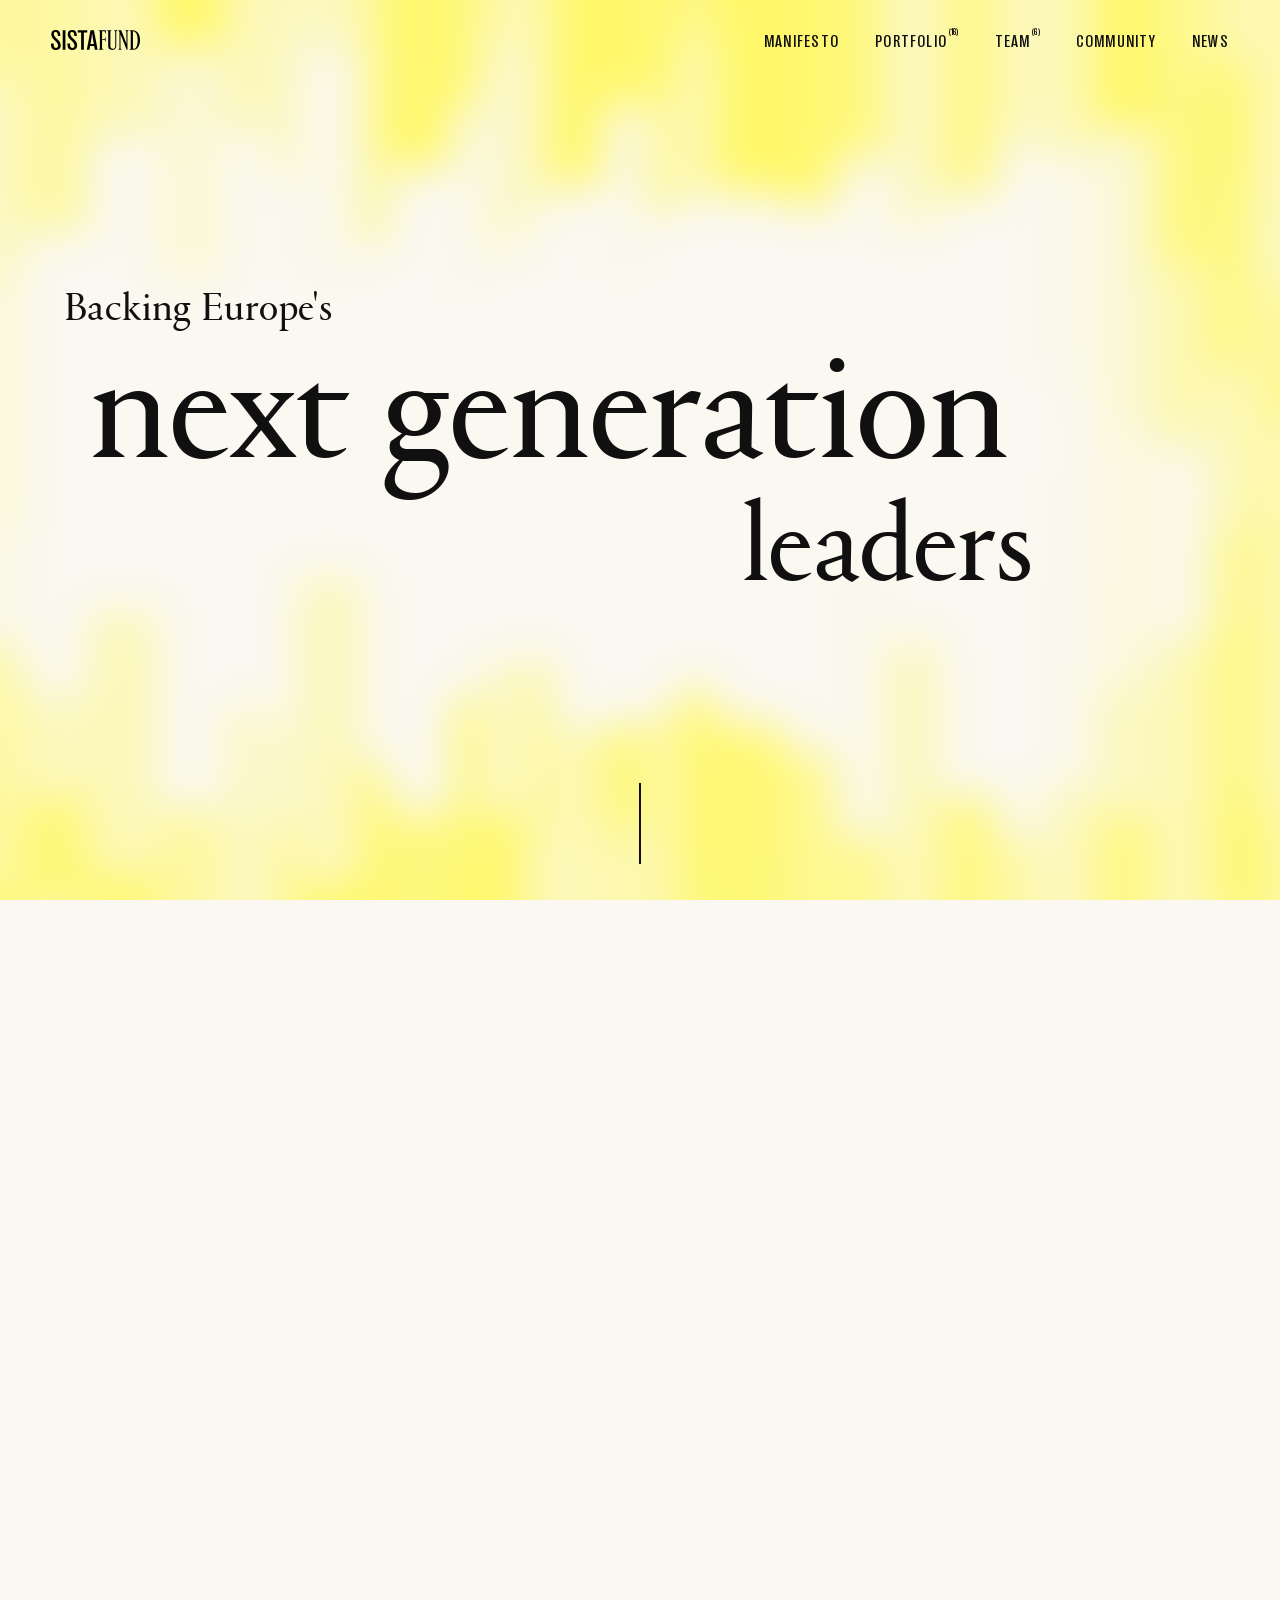
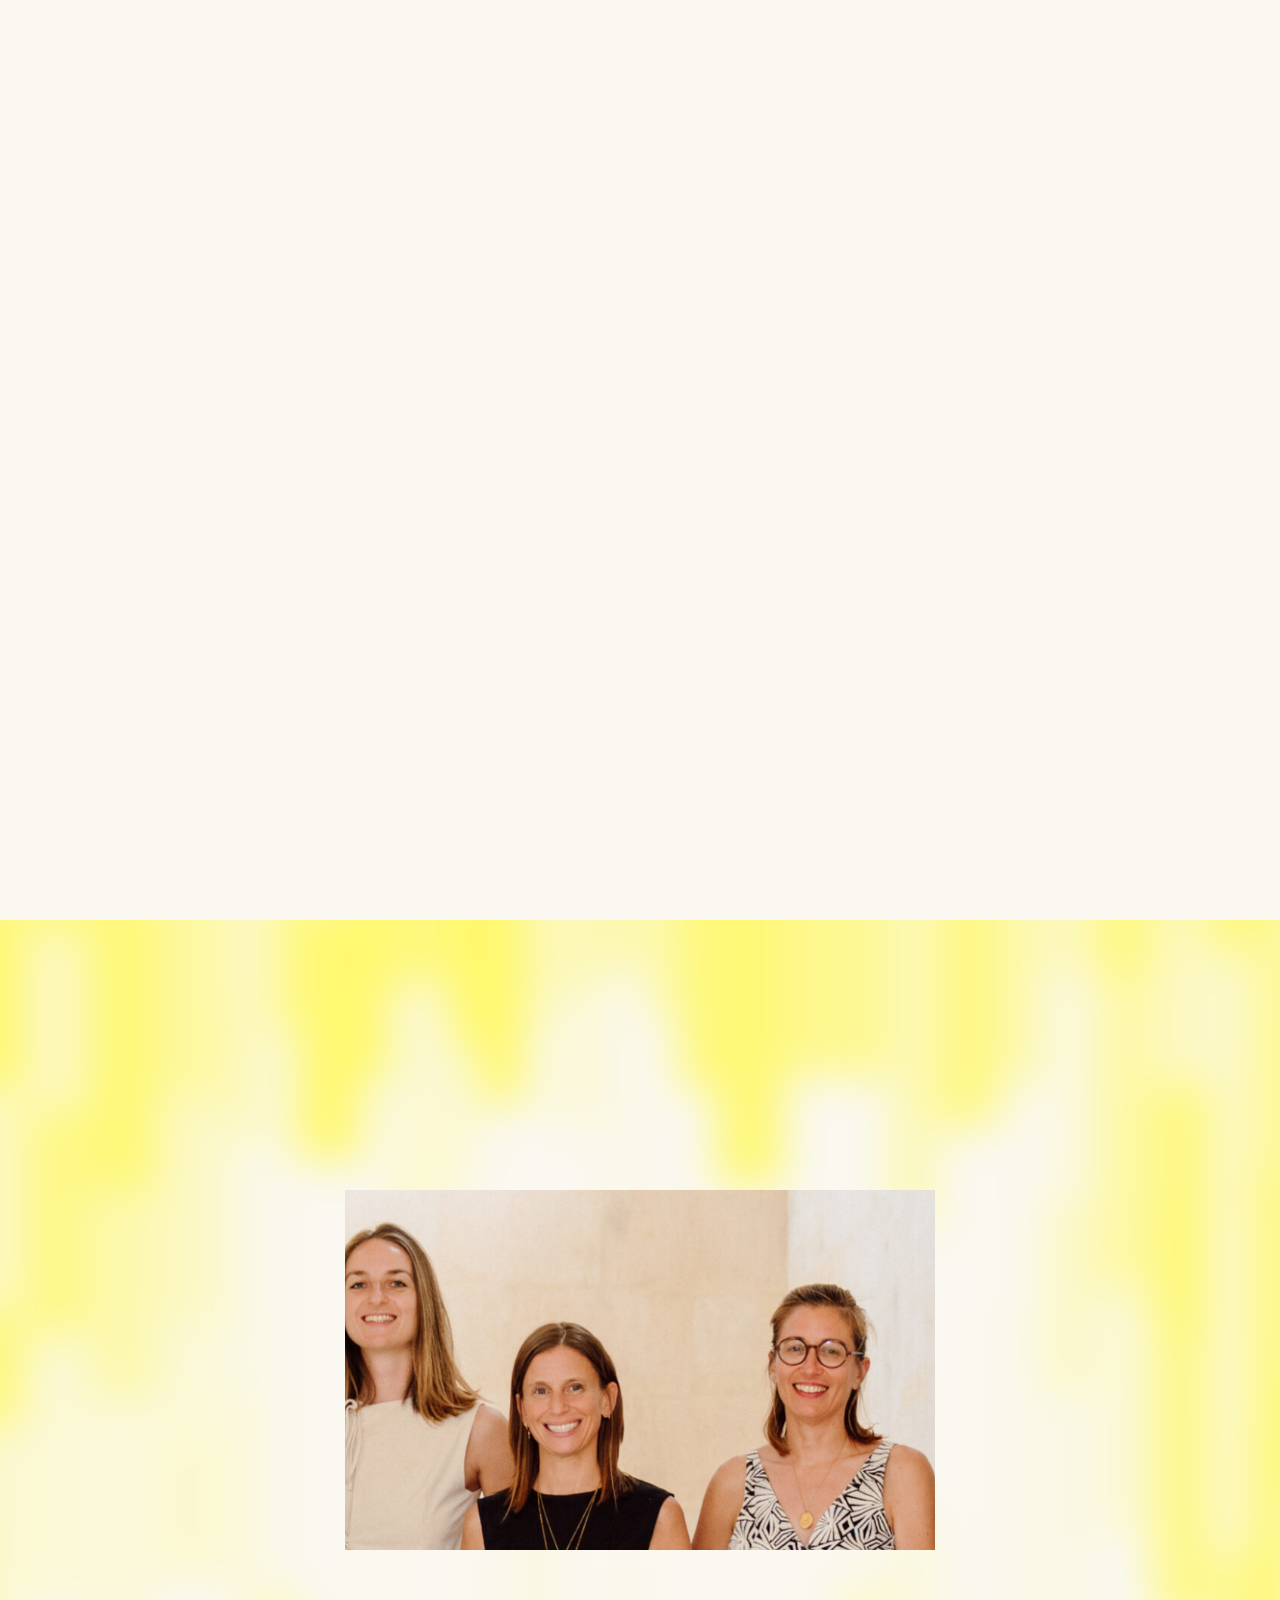
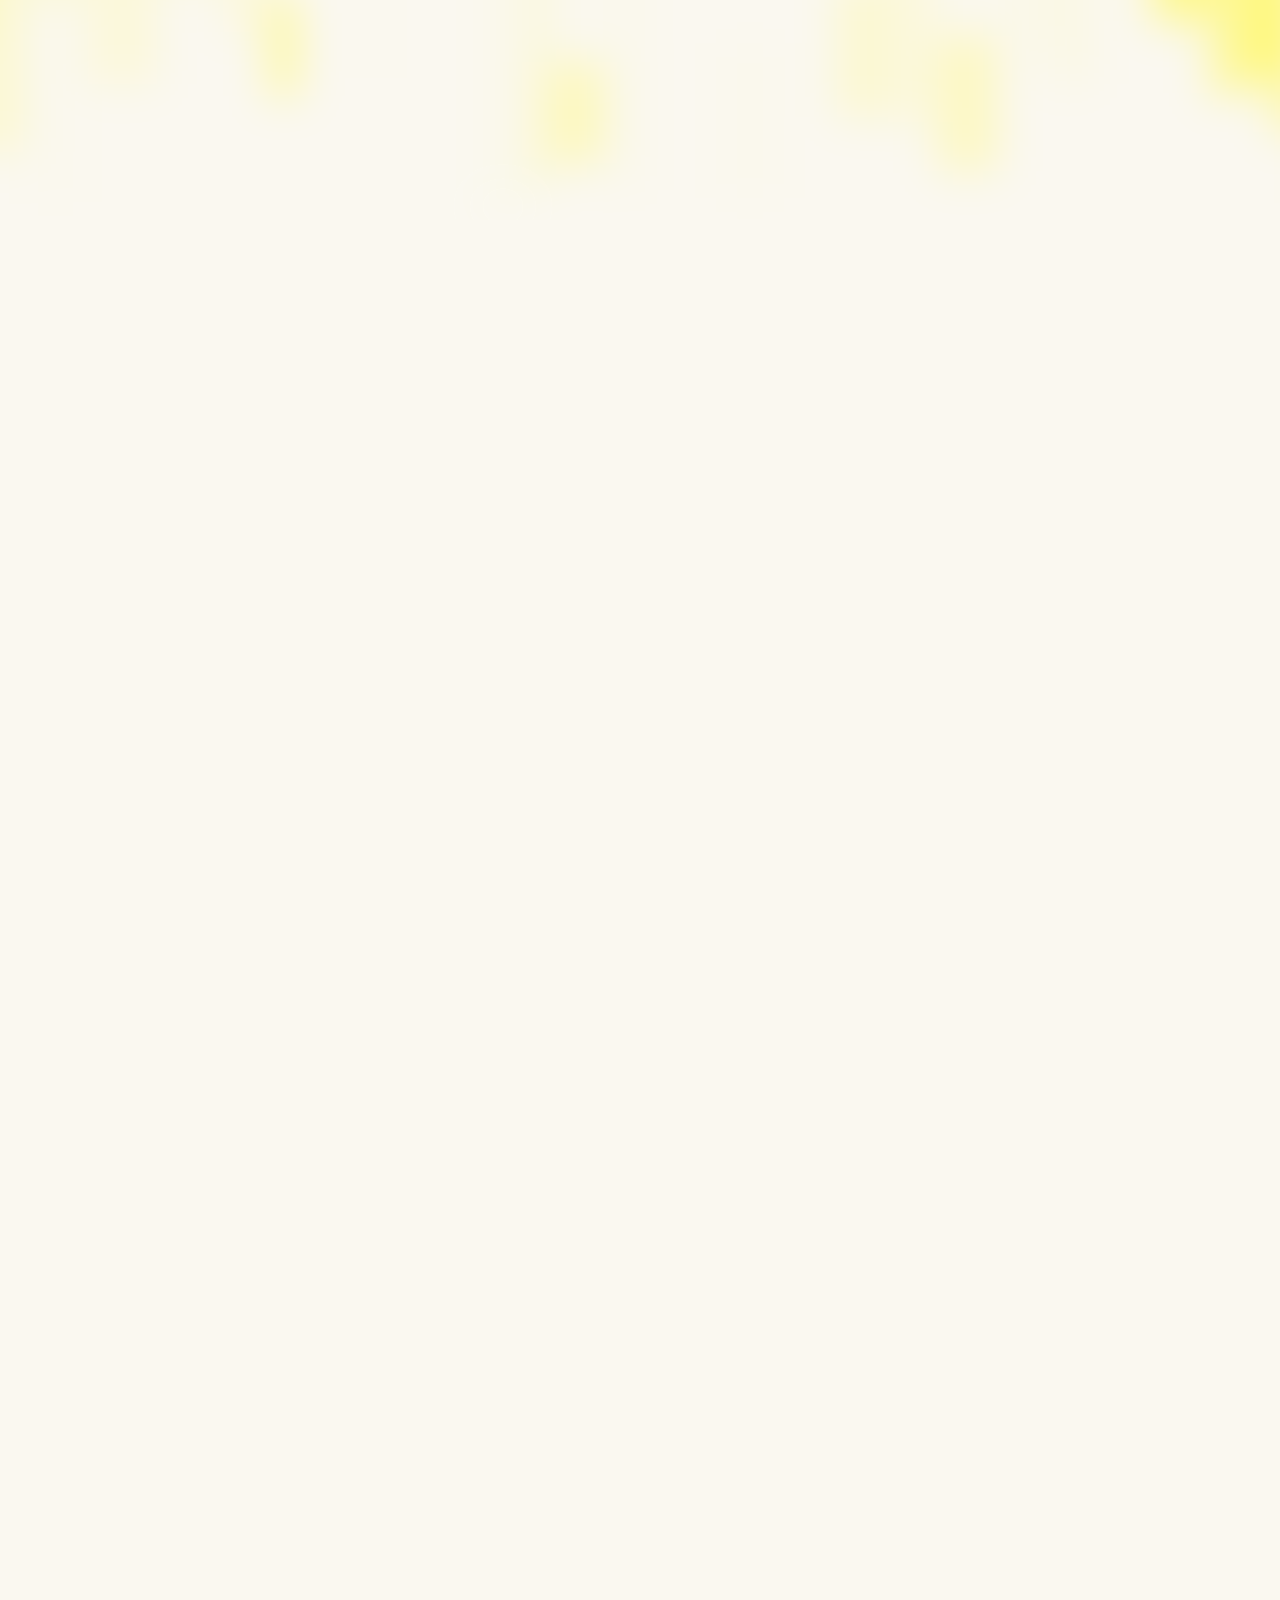
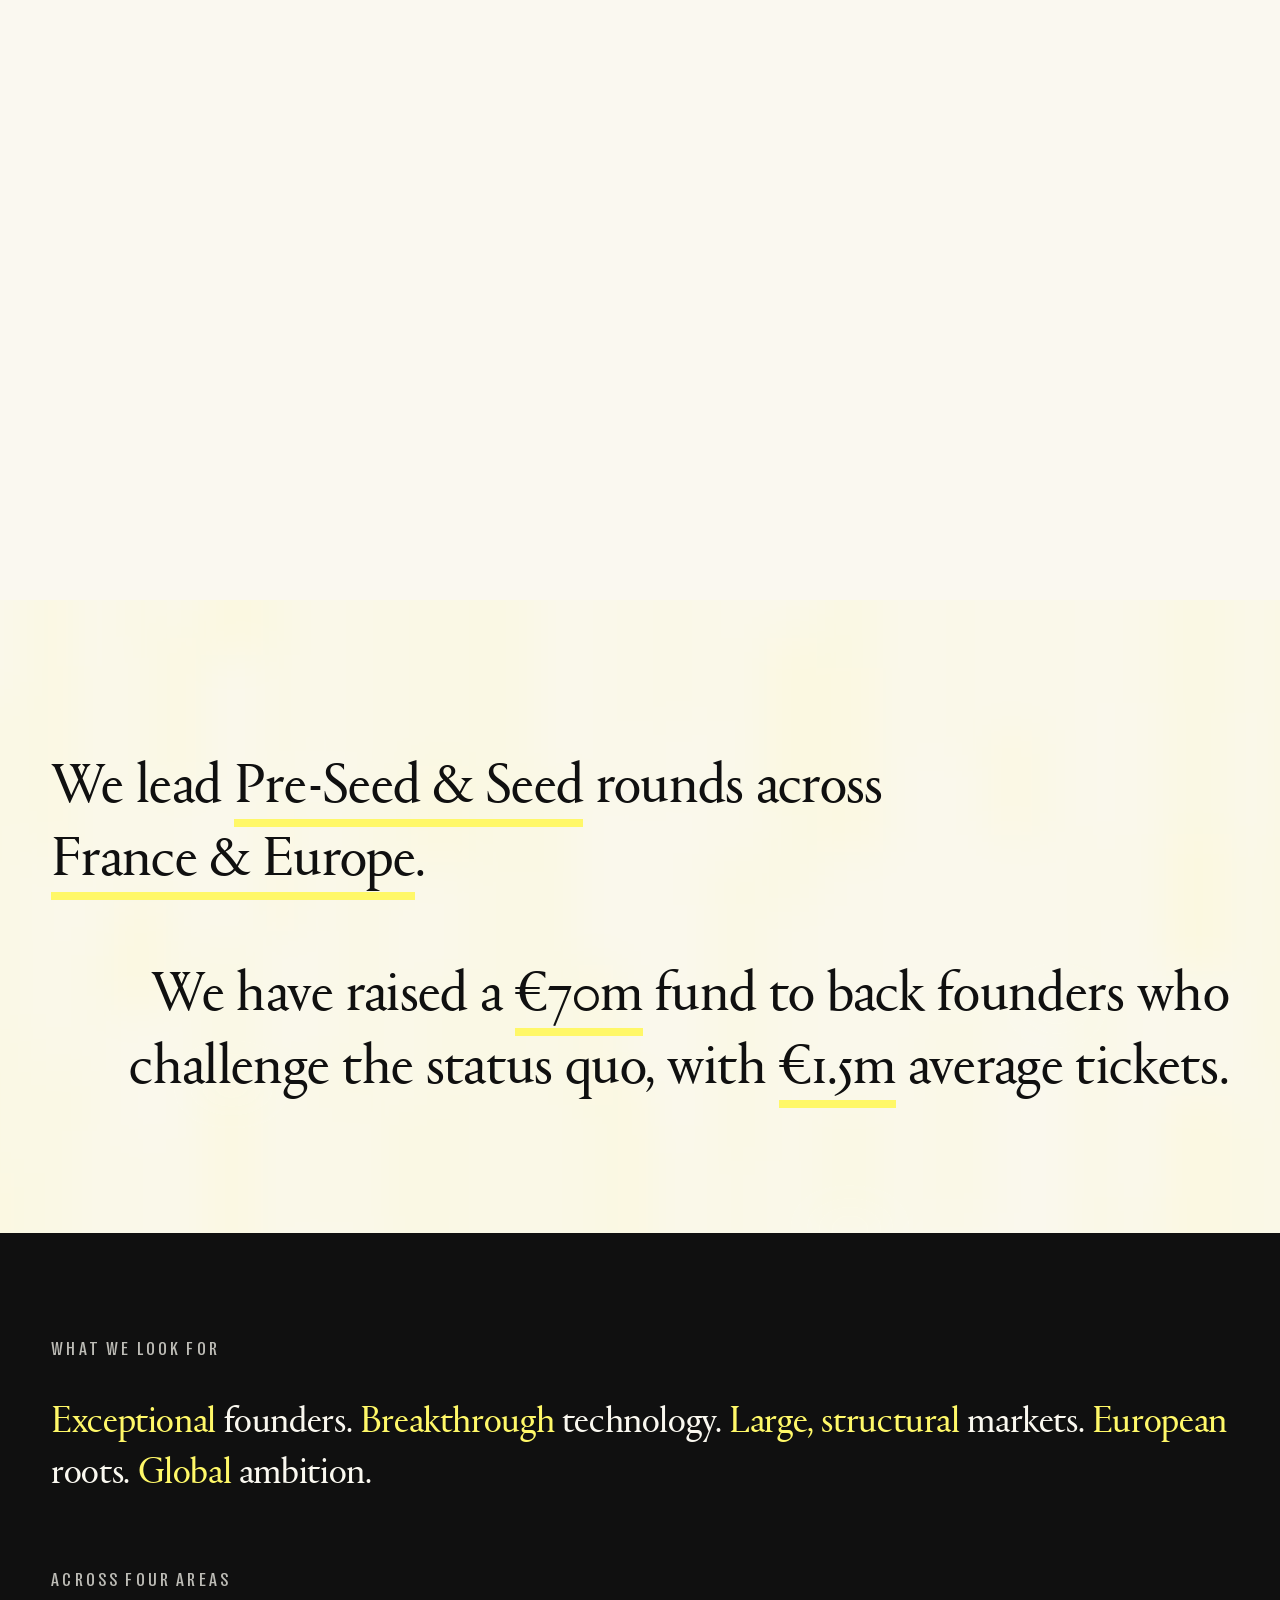
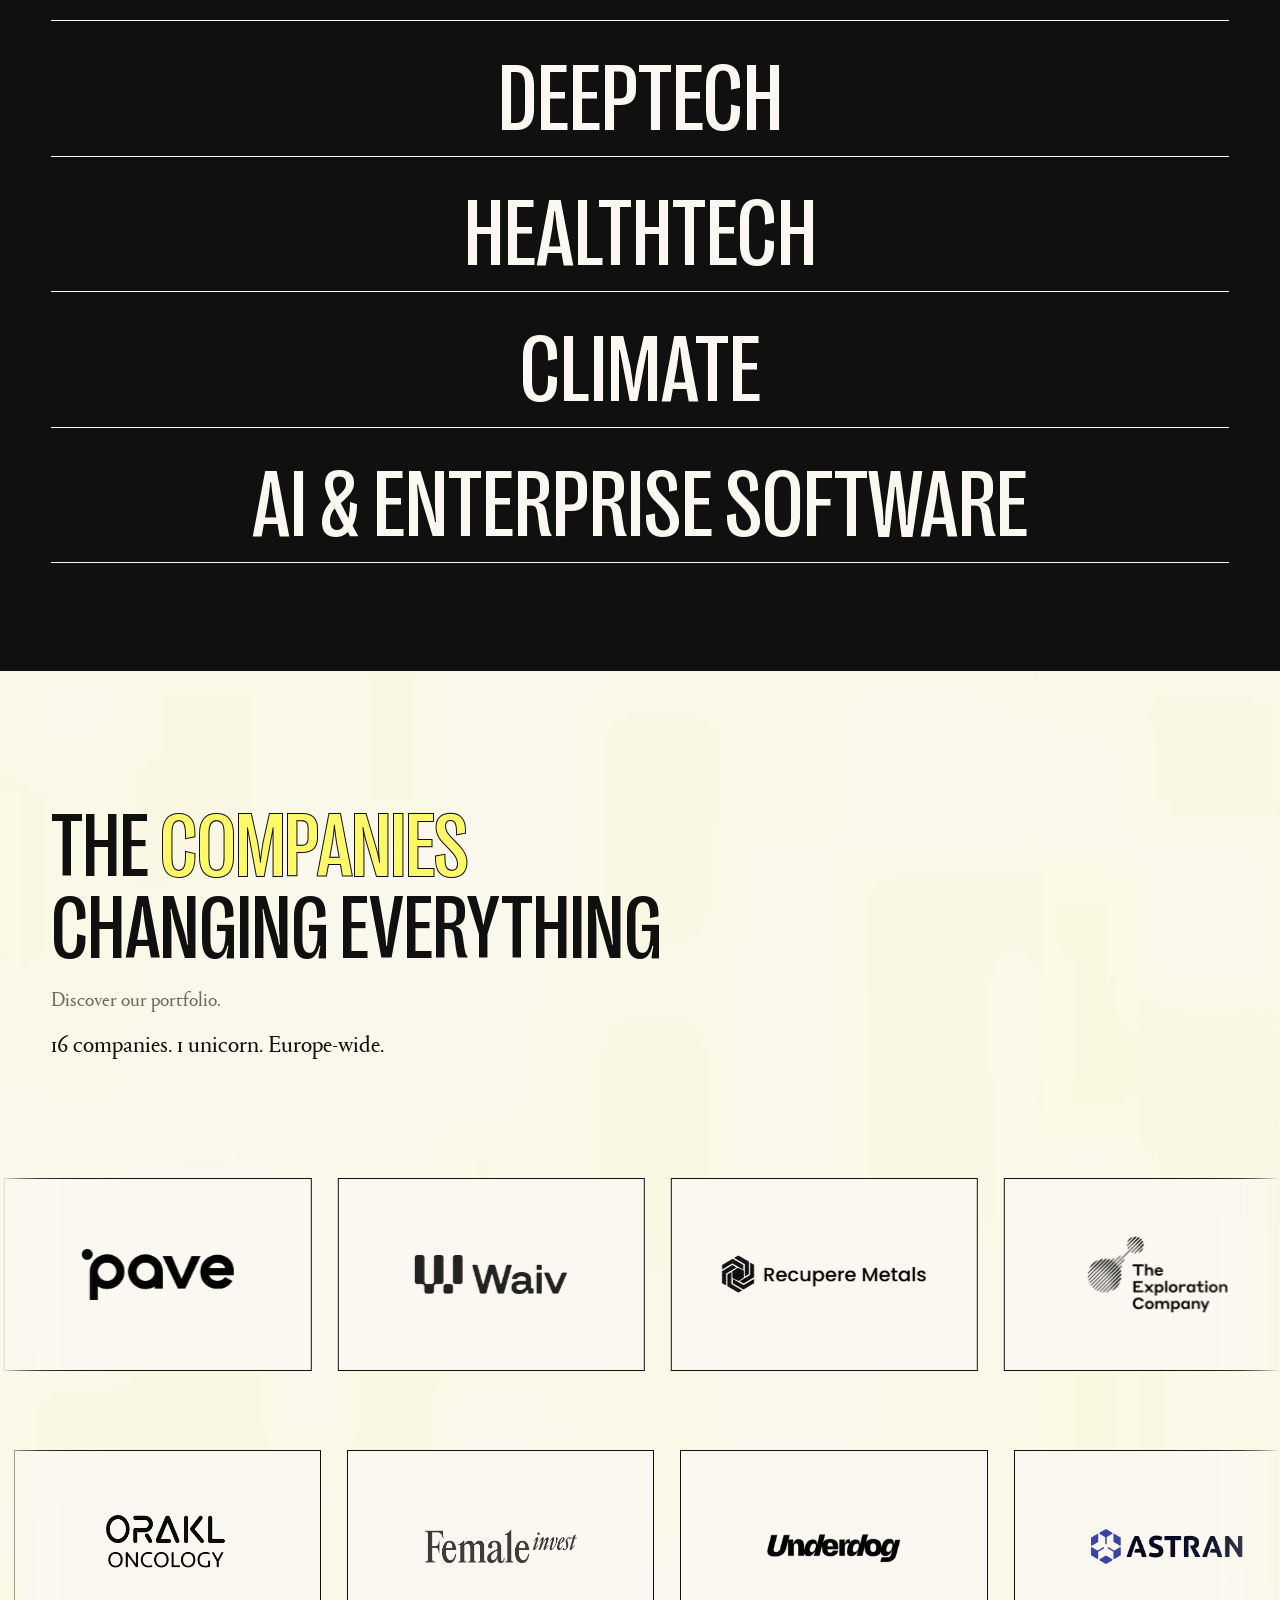
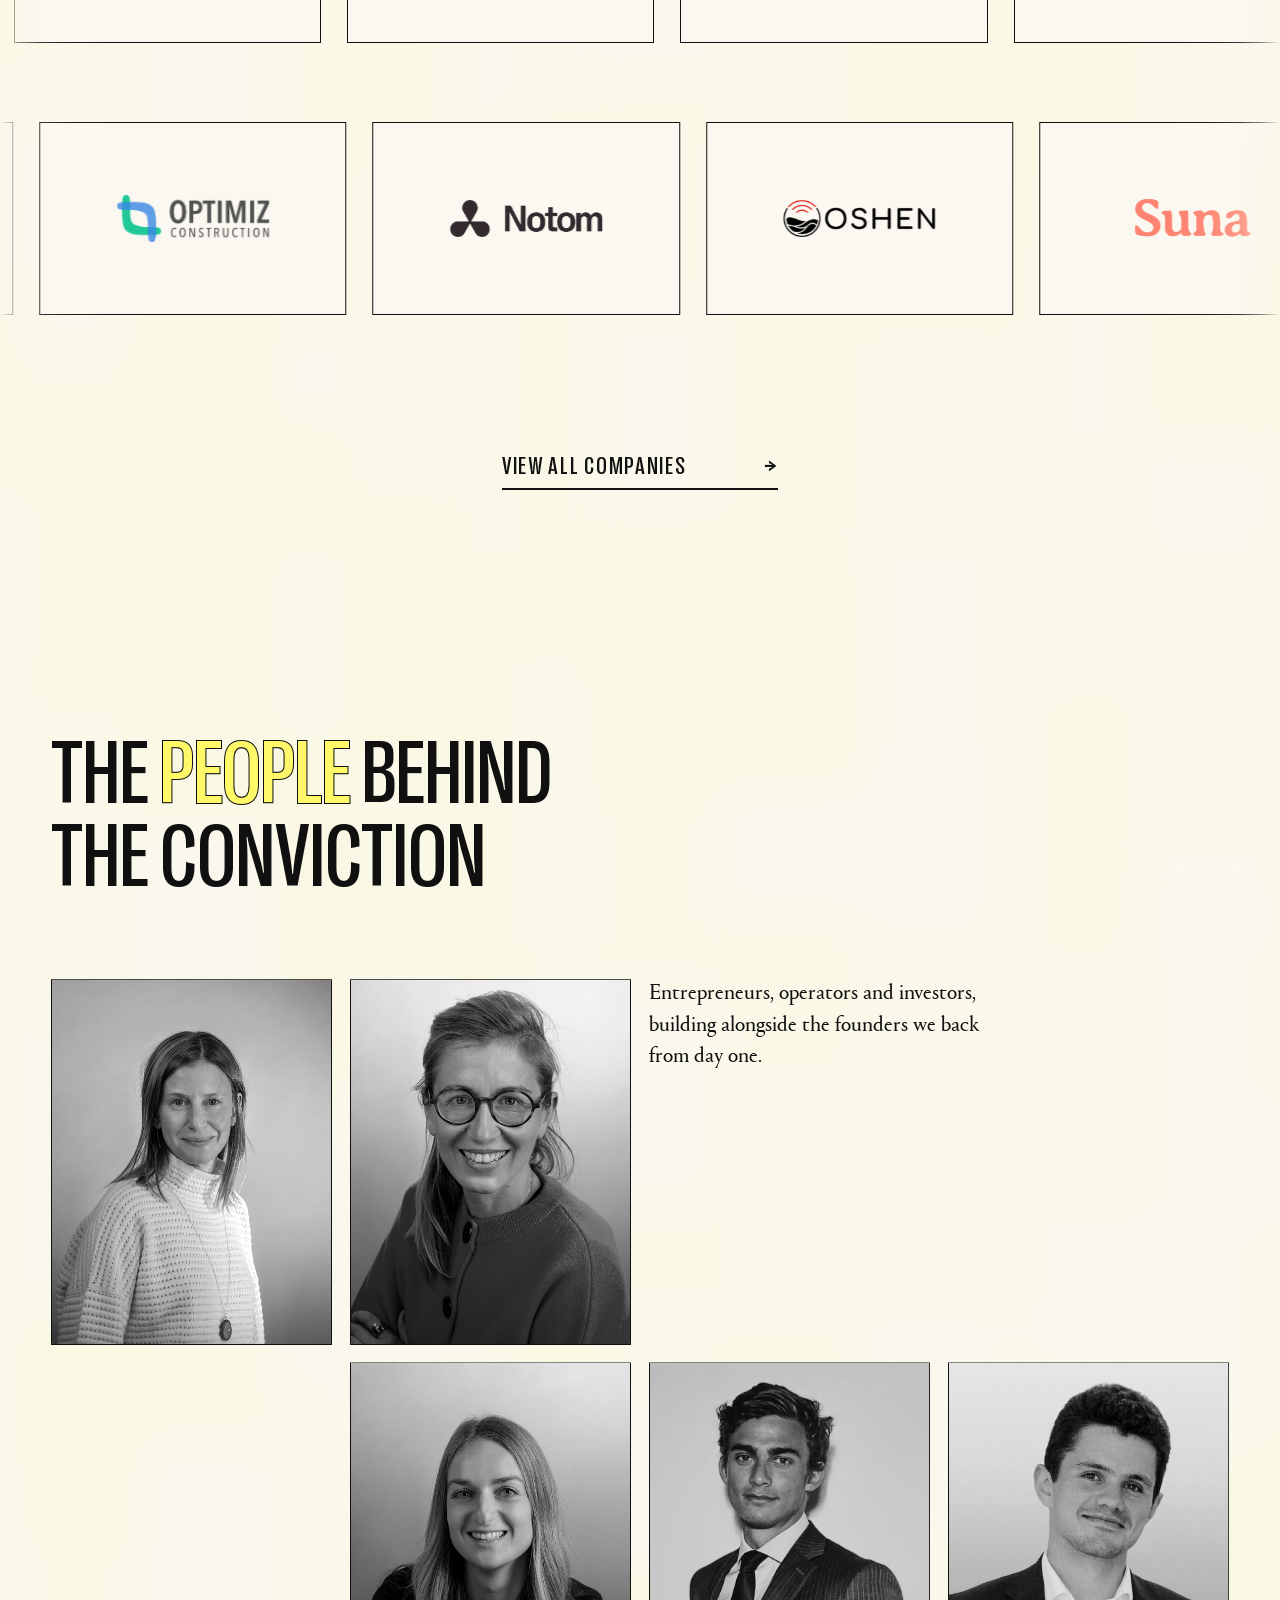
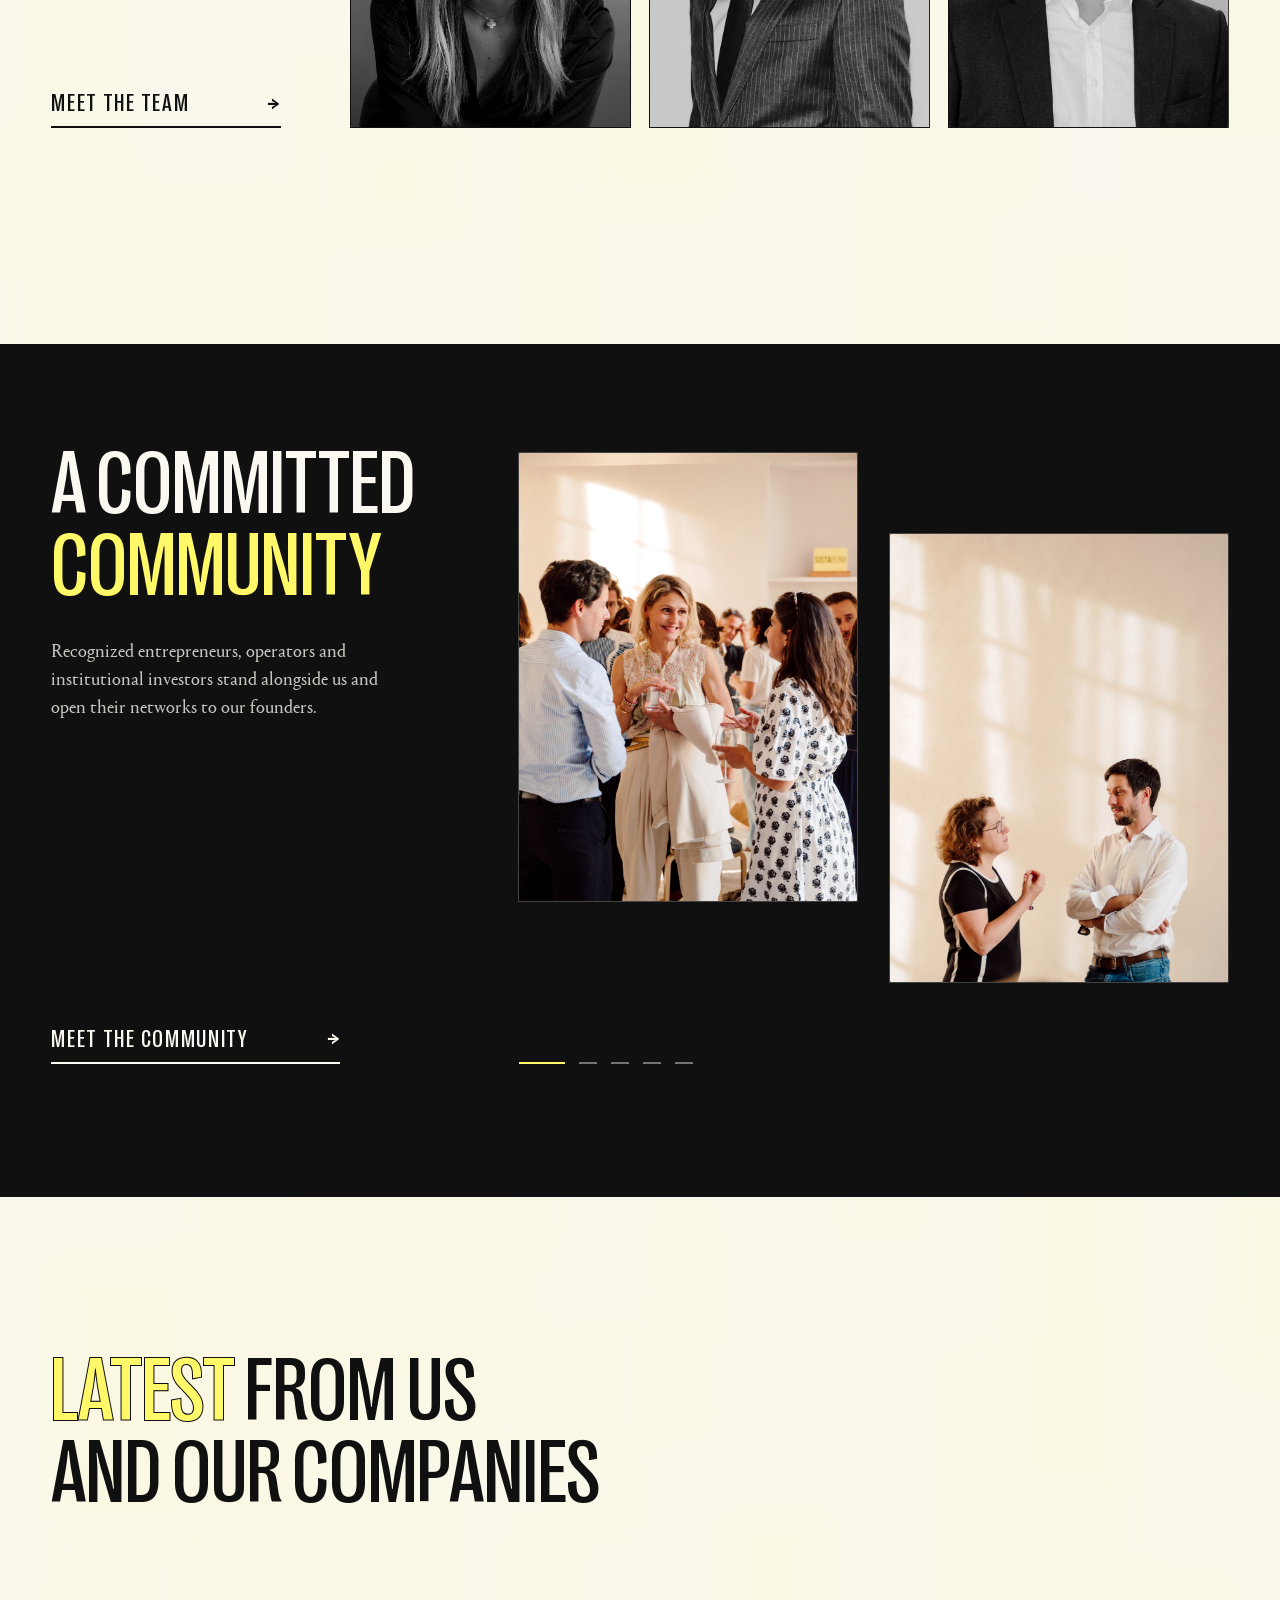
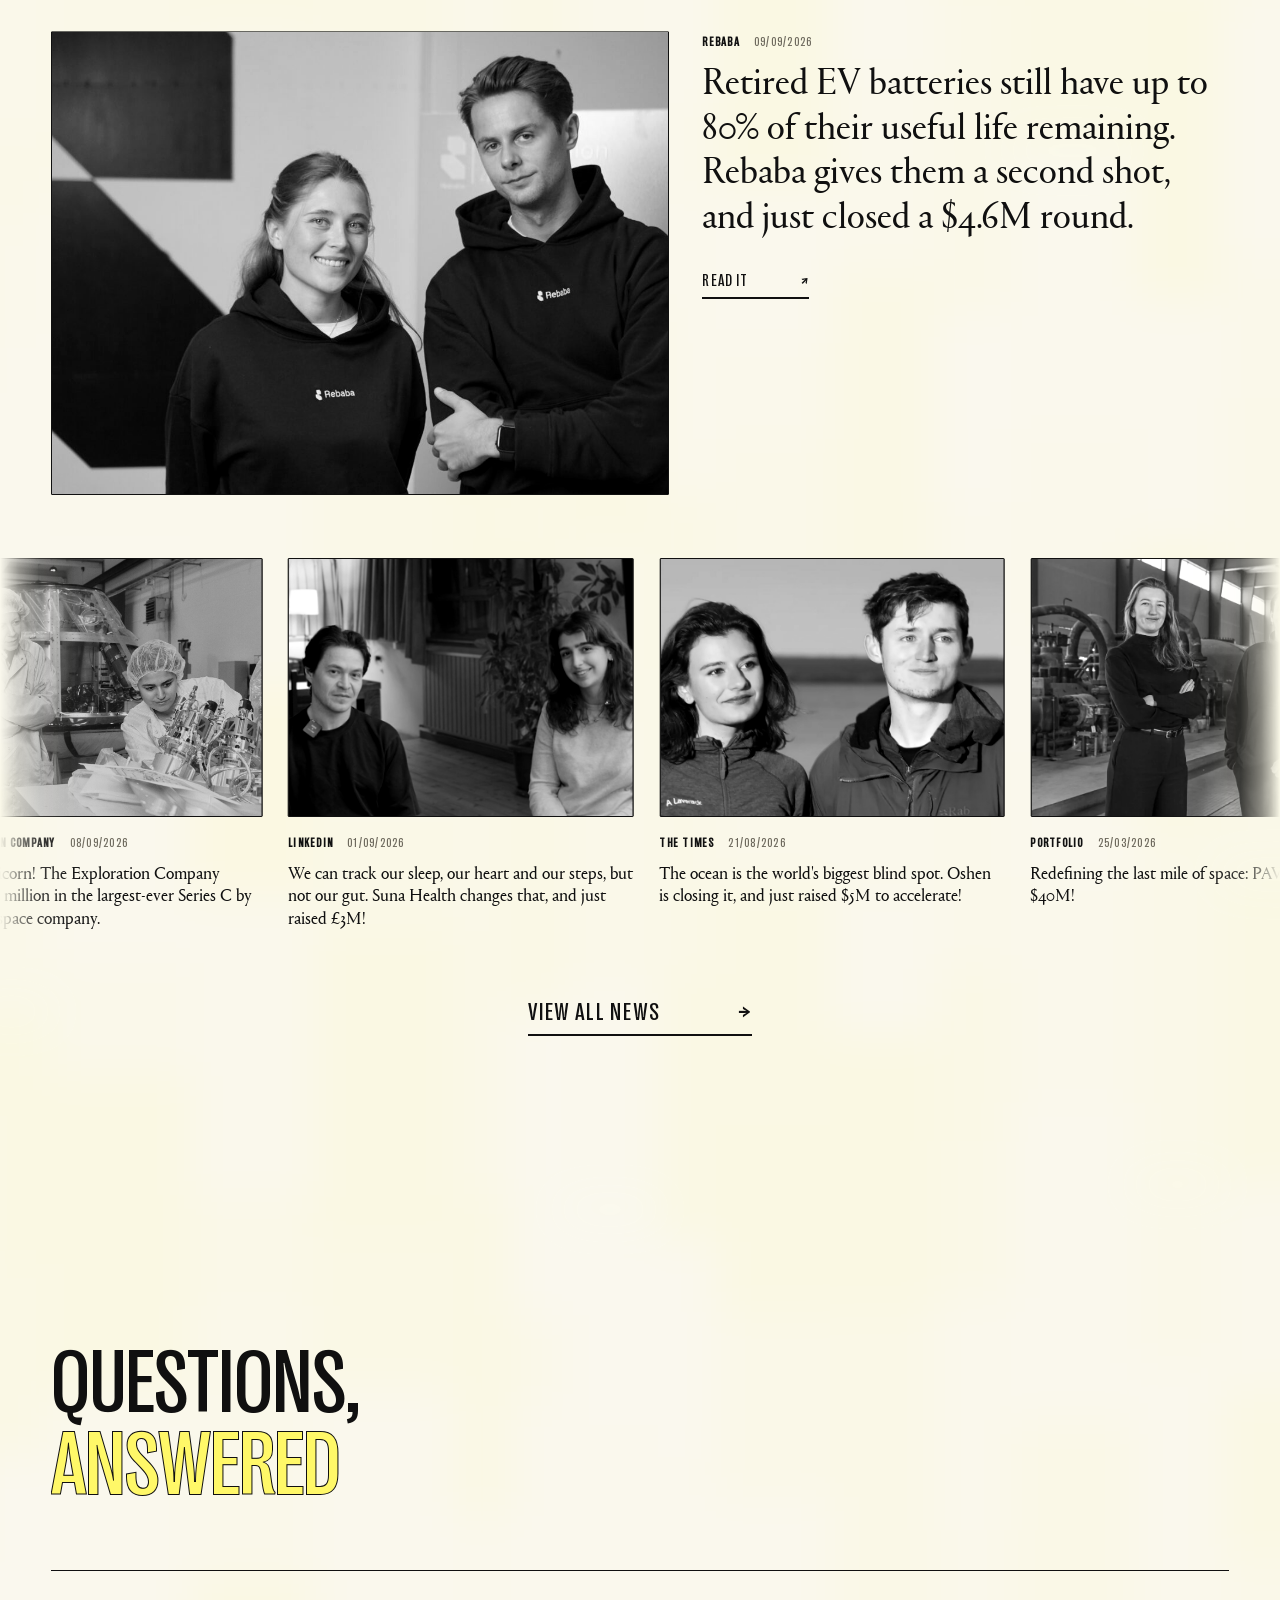
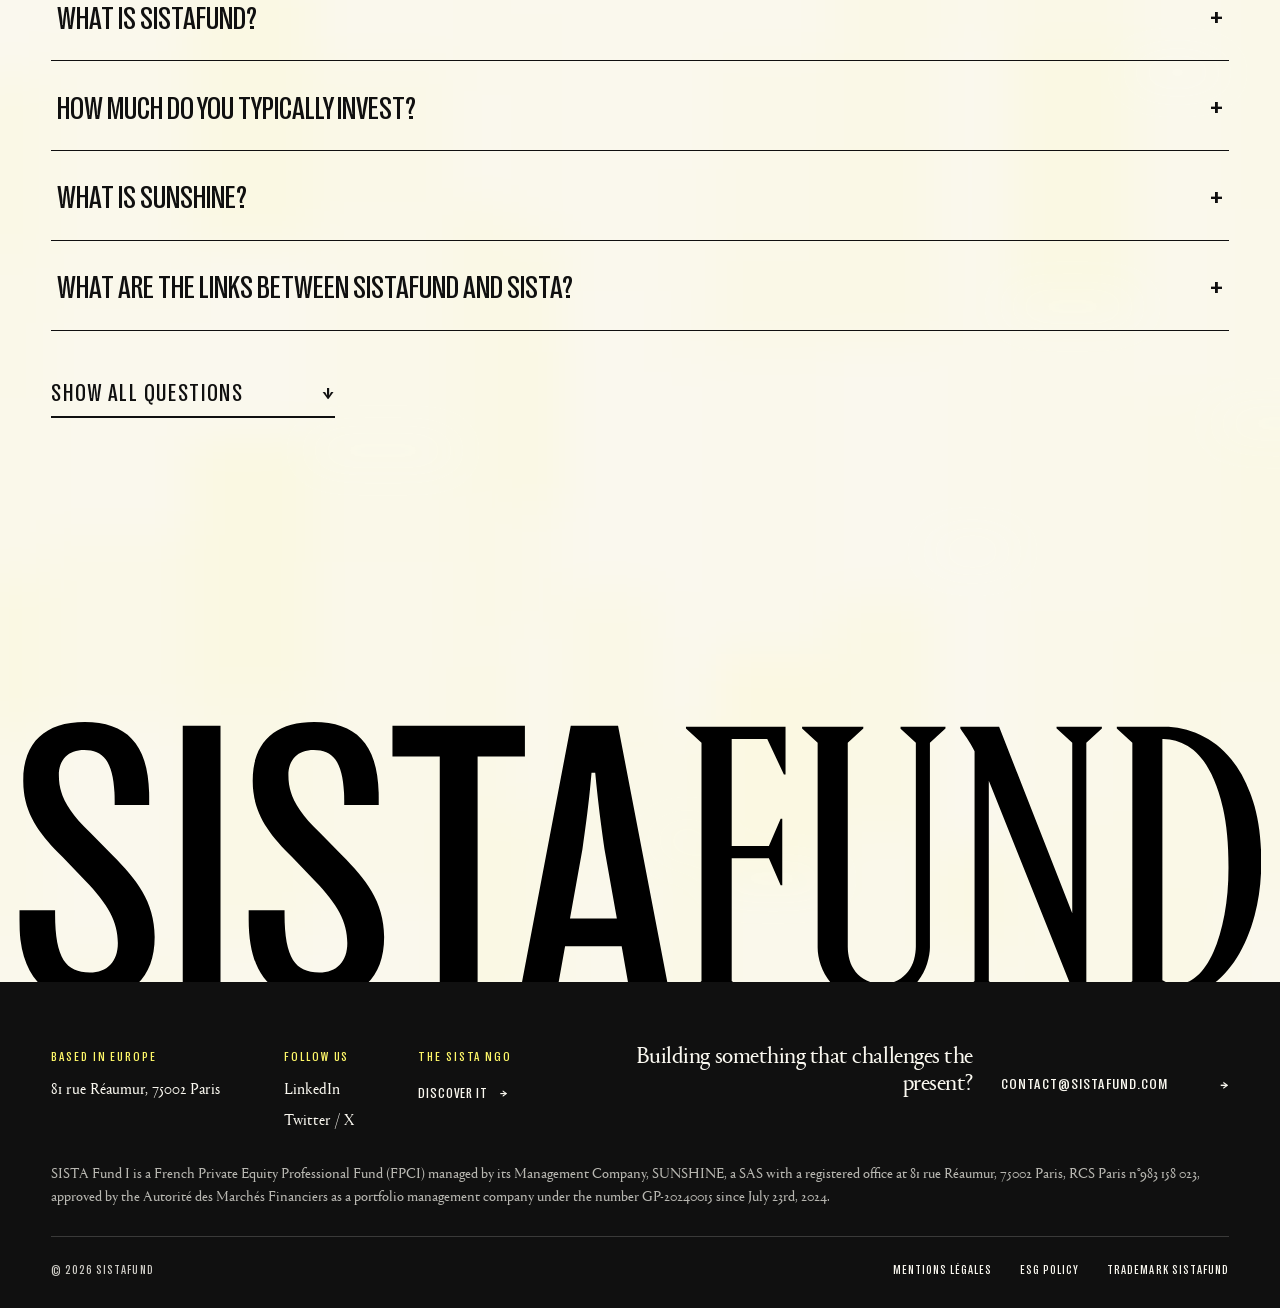
==== commit 85ff41f7: "Add subtle 1px border-radius to all framed elements (photos, cards, video), bump CSS v=397 Co-Author" ====
--- a/index.html
+++ b/index.html
@@ -6,7 +6,7 @@
 <title>SISTAFUND | Backing Europe's next generation of leaders</title>
 <meta name="description" content="SISTAFUND is a pan-European early-stage venture fund backing breakthrough technology companies founded by women and gender-balanced teams.">
 <link rel="icon" href="data:image/svg+xml,<svg xmlns='http://www.w3.org/2000/svg' viewBox='0 0 100 100'><rect width='100' height='100' fill='%23FFF868'/><text x='50' y='76' font-size='72' font-family='Georgia,serif' text-anchor='middle' fill='%23101010'>S</text></svg>">
-<link rel="stylesheet" href="style.css?v=396">
+<link rel="stylesheet" href="style.css?v=397">
 </head>
 <body>
 
--- a/style.css
+++ b/style.css
@@ -47,6 +47,9 @@
 }
 
 * { margin: 0; padding: 0; box-sizing: border-box; }
+.m-shot img, .doc-photo img, .m-plate, .ncard-shot, .pf-logo, .pf-all-card,
+.pcf-frame img, .lp-photo img, .team-face img, .inst-card img,
+.grow-frame, .comm-pile img { border-radius: 1px; }
 
 html { scroll-behavior: smooth; }
 
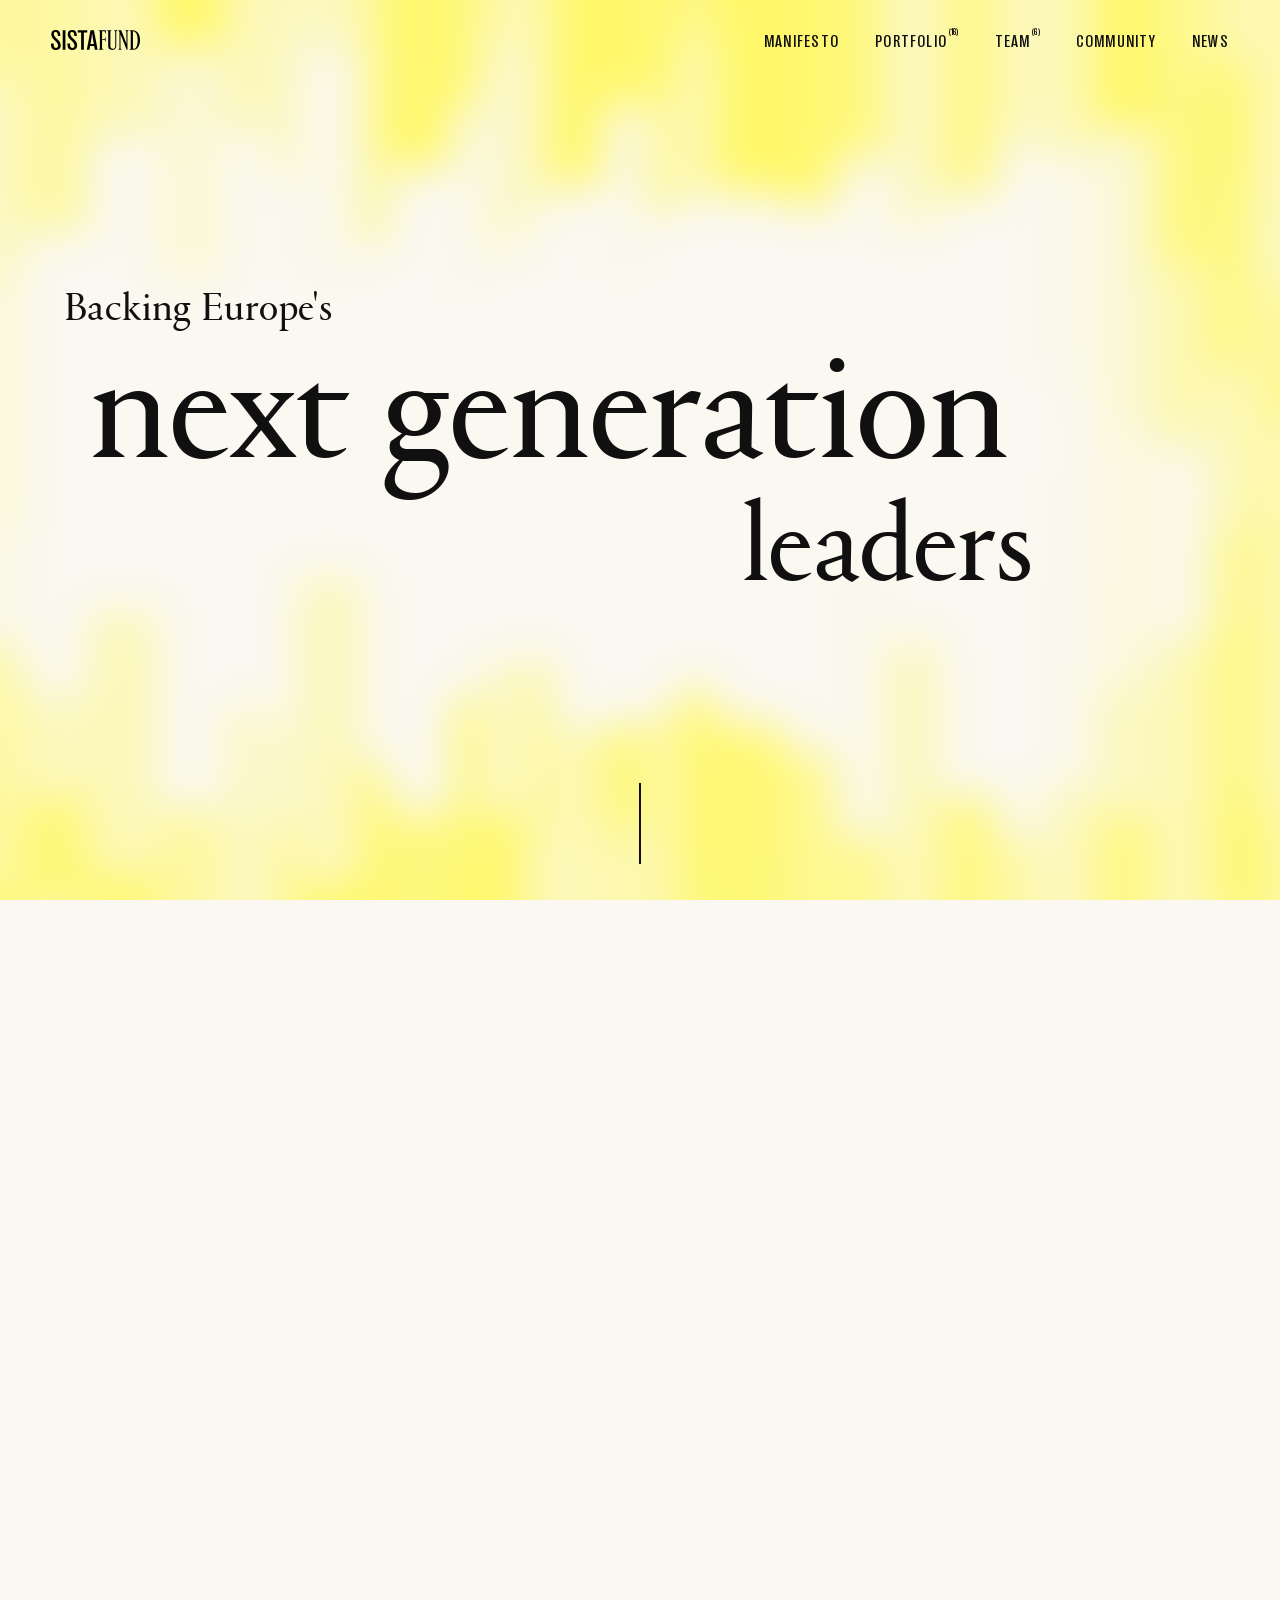
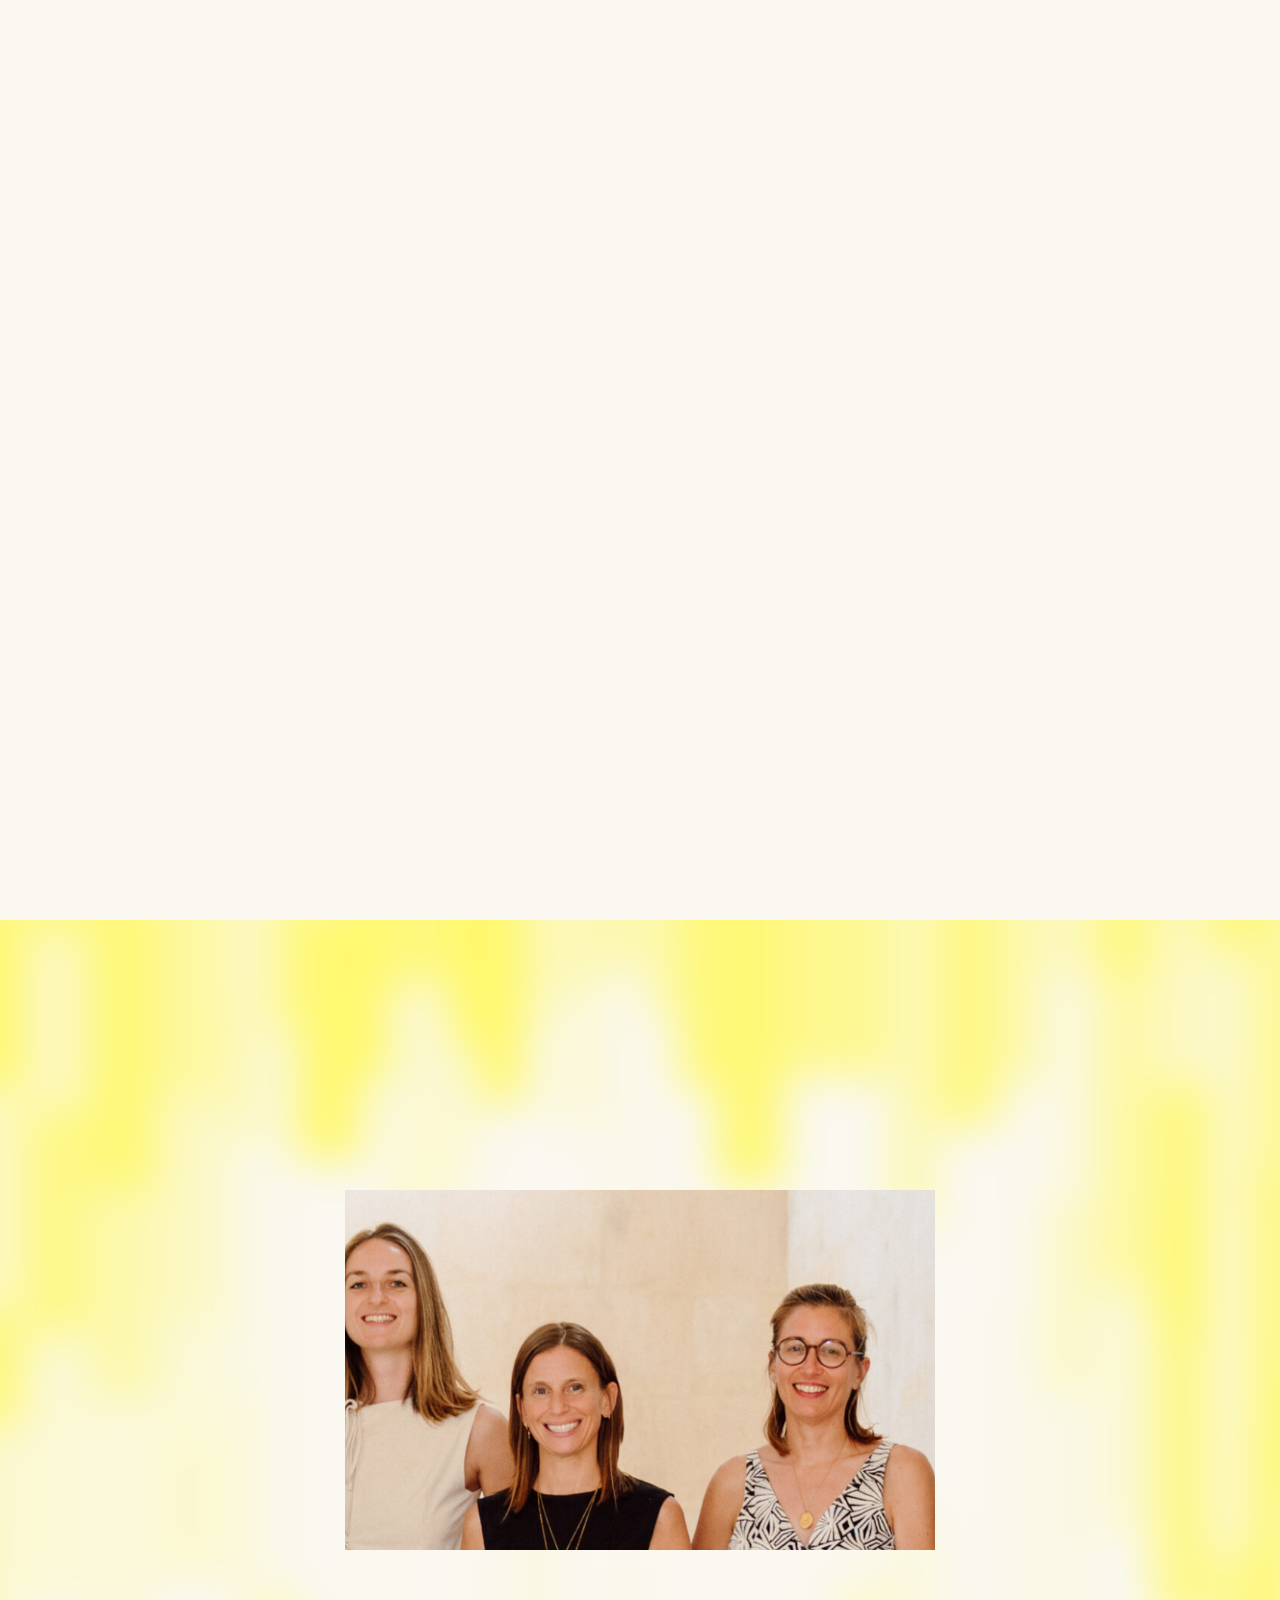
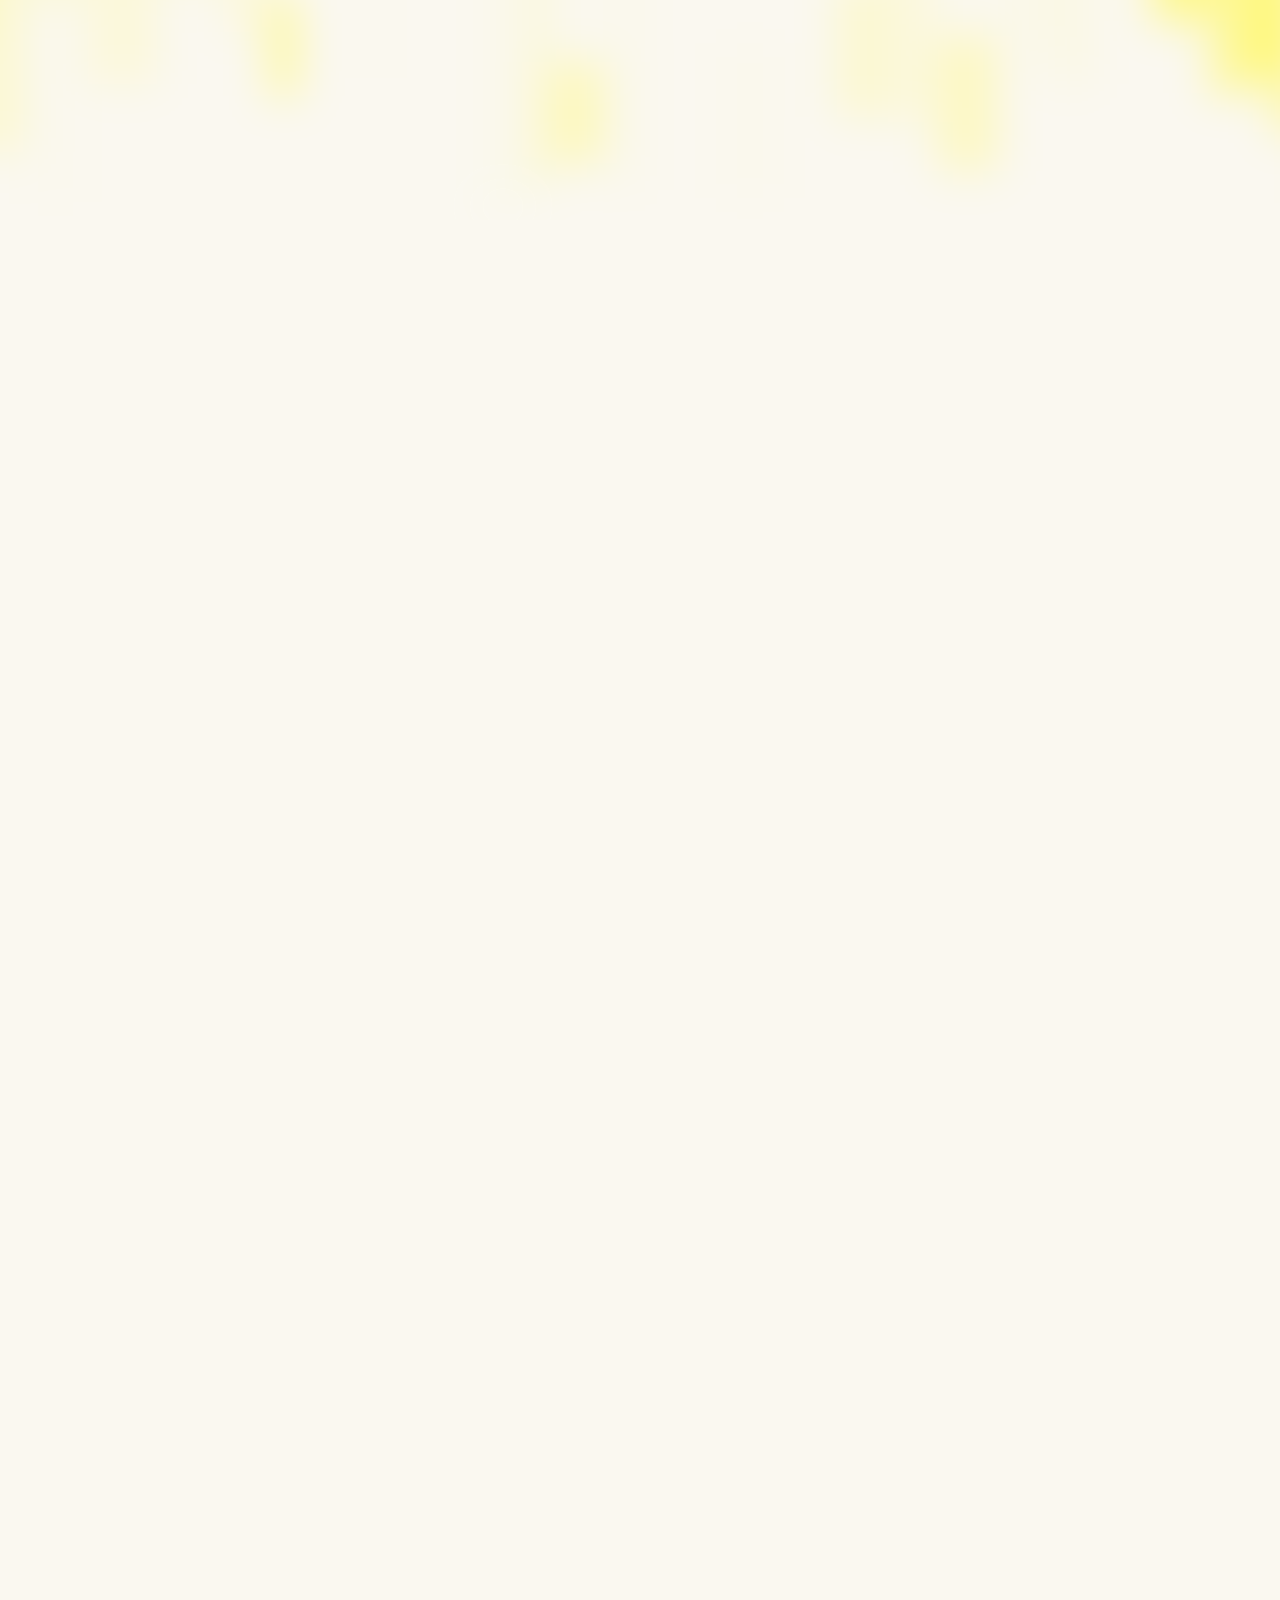
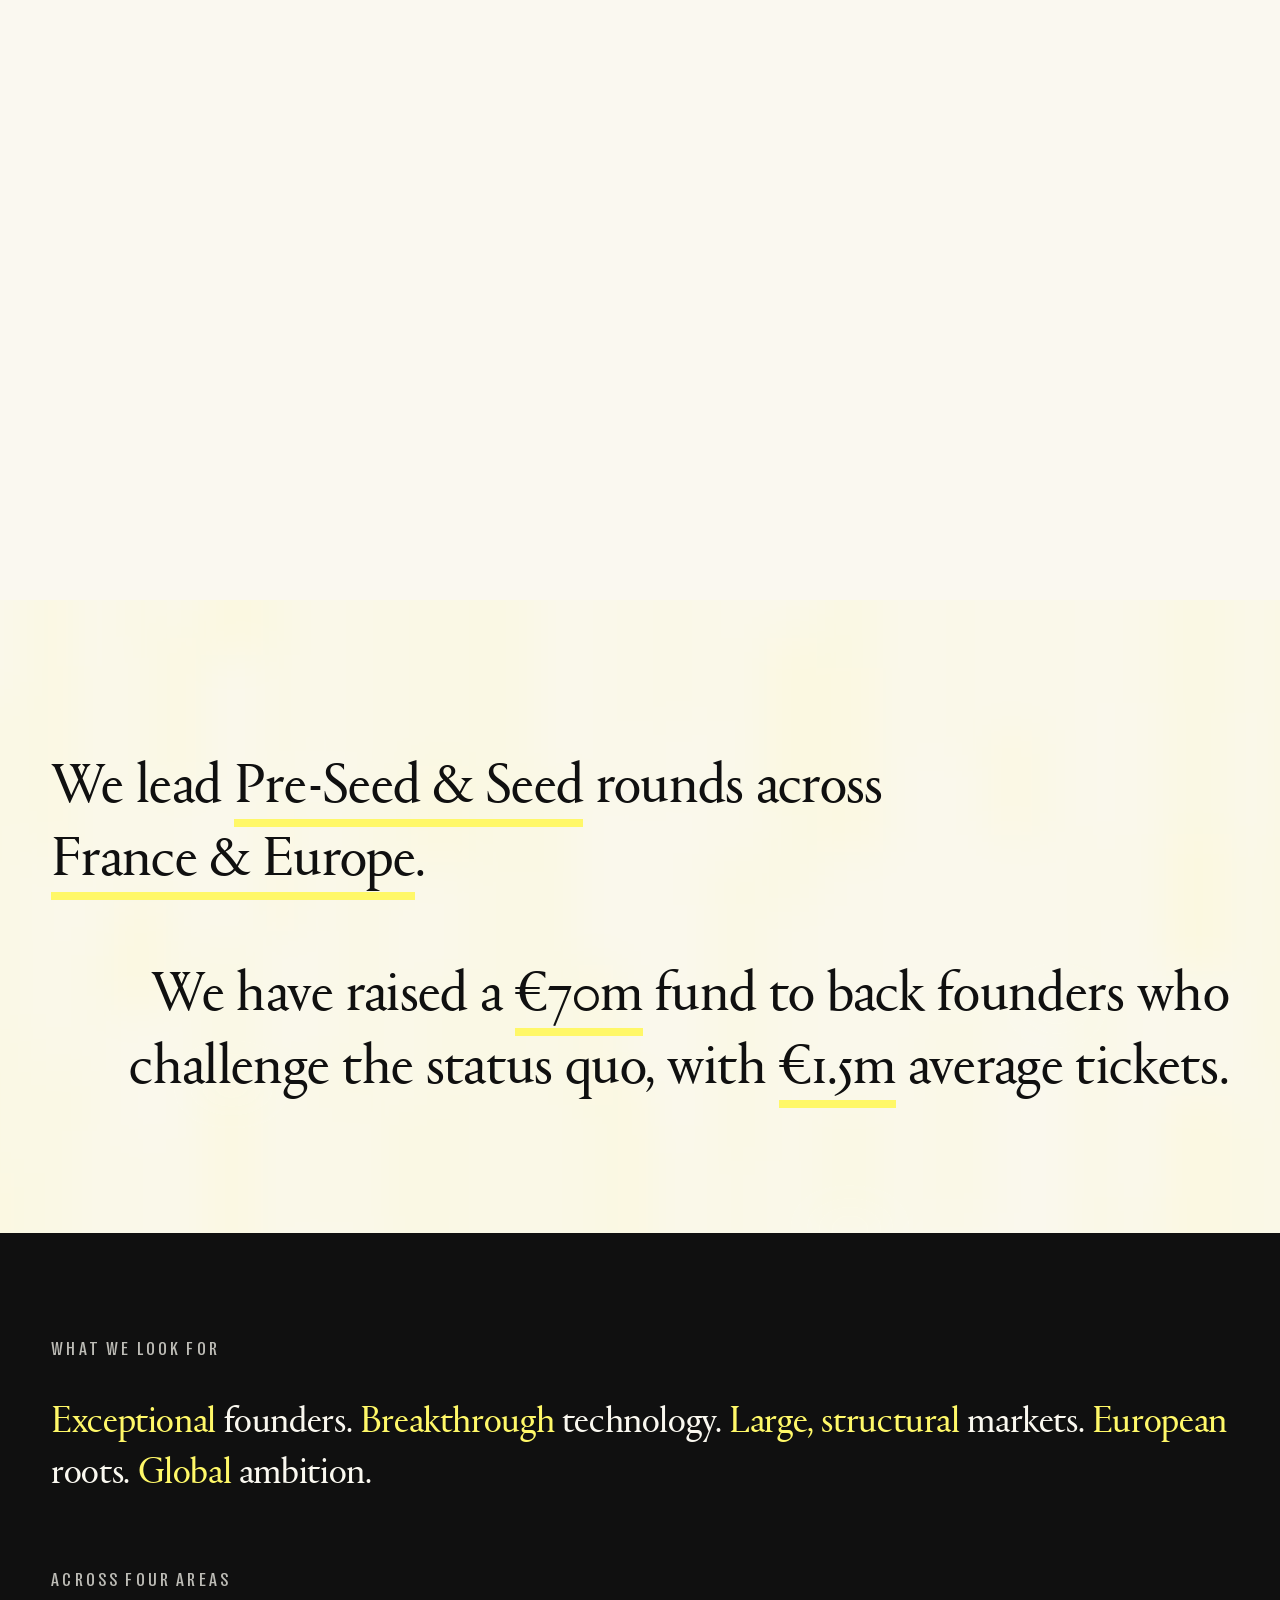
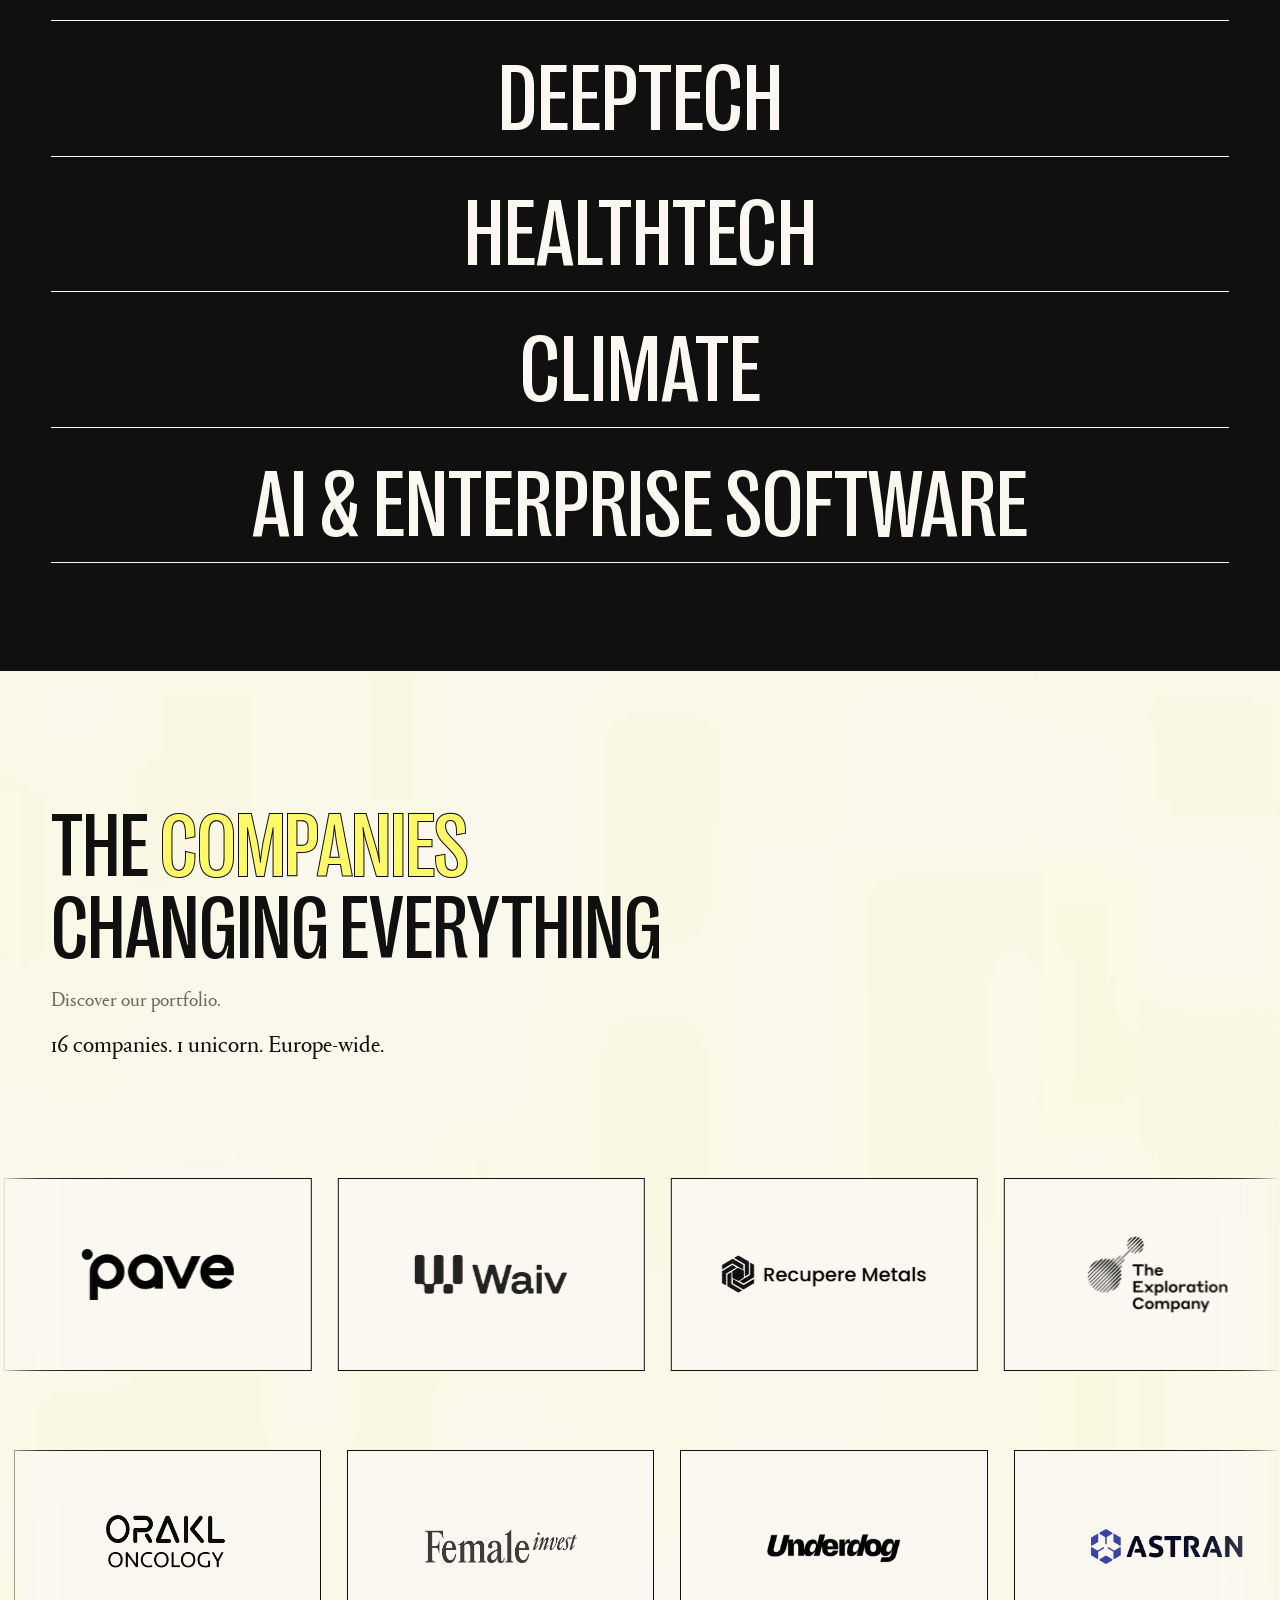
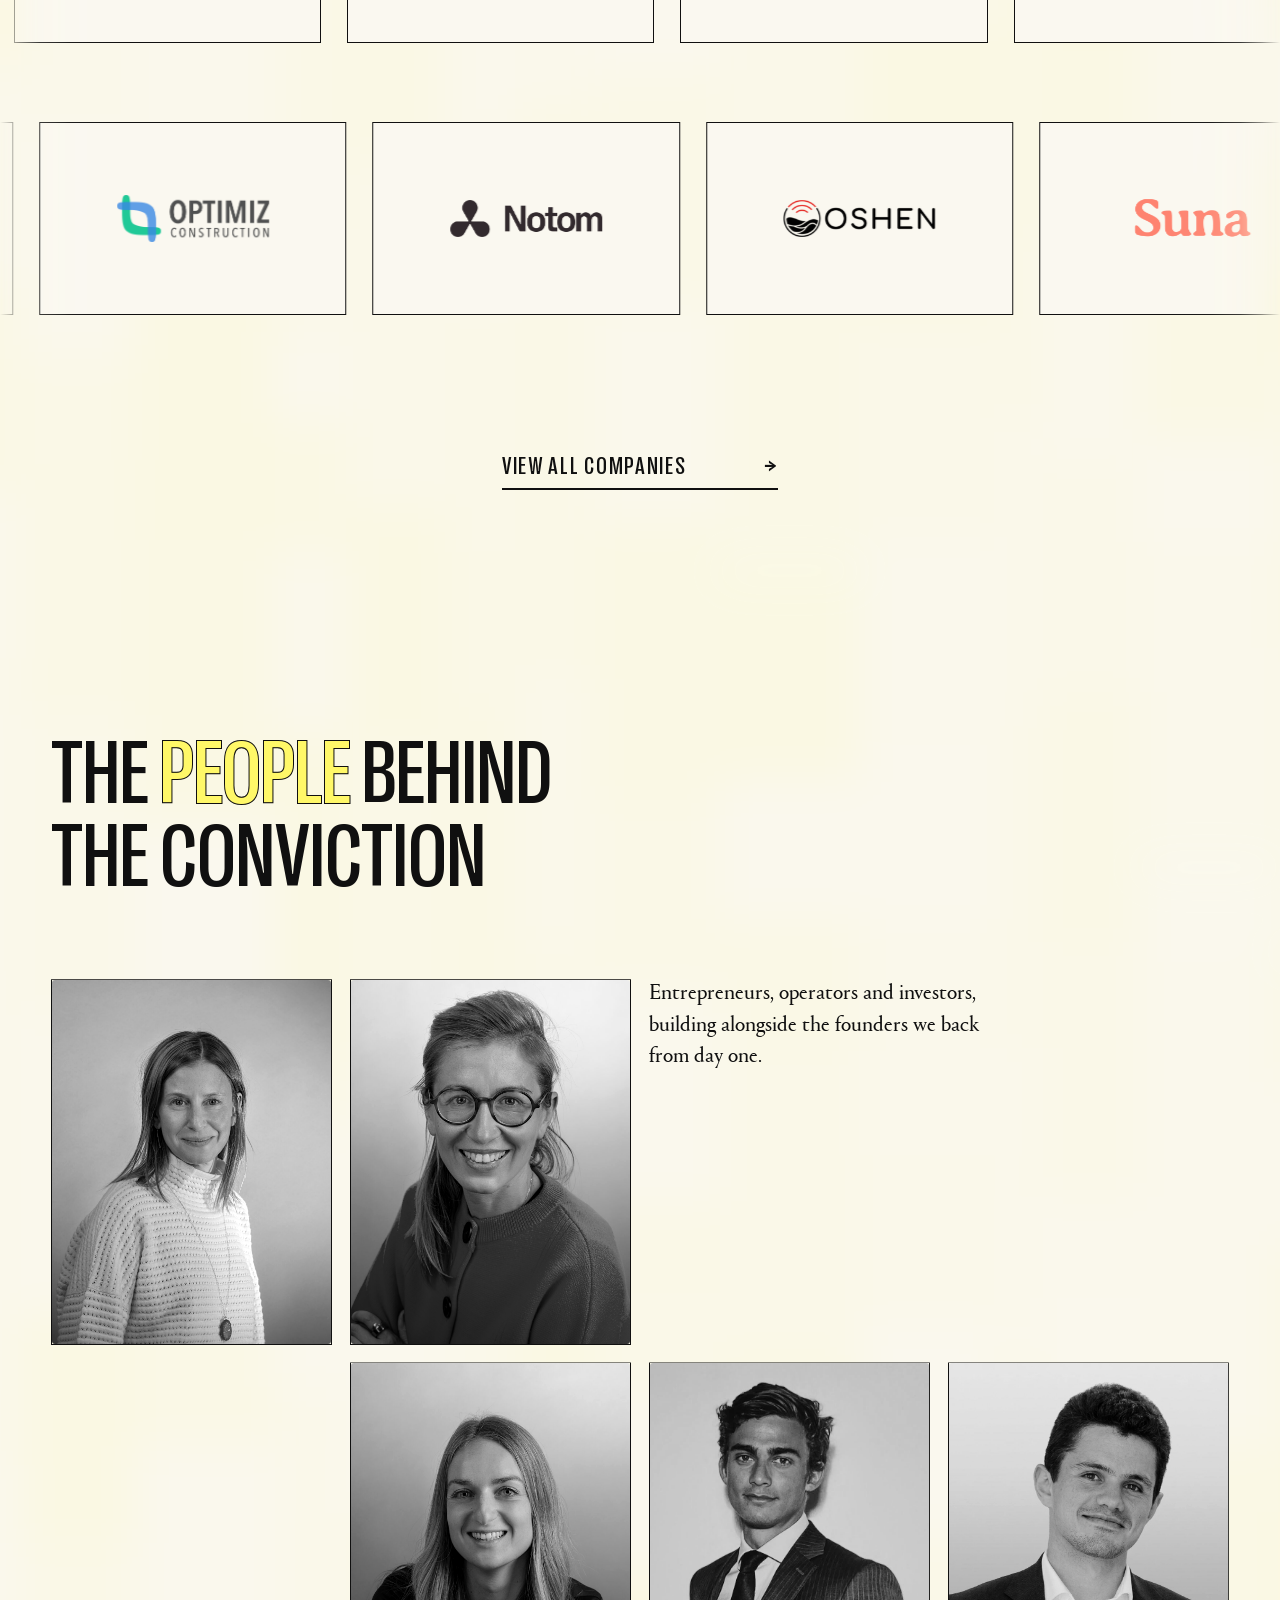
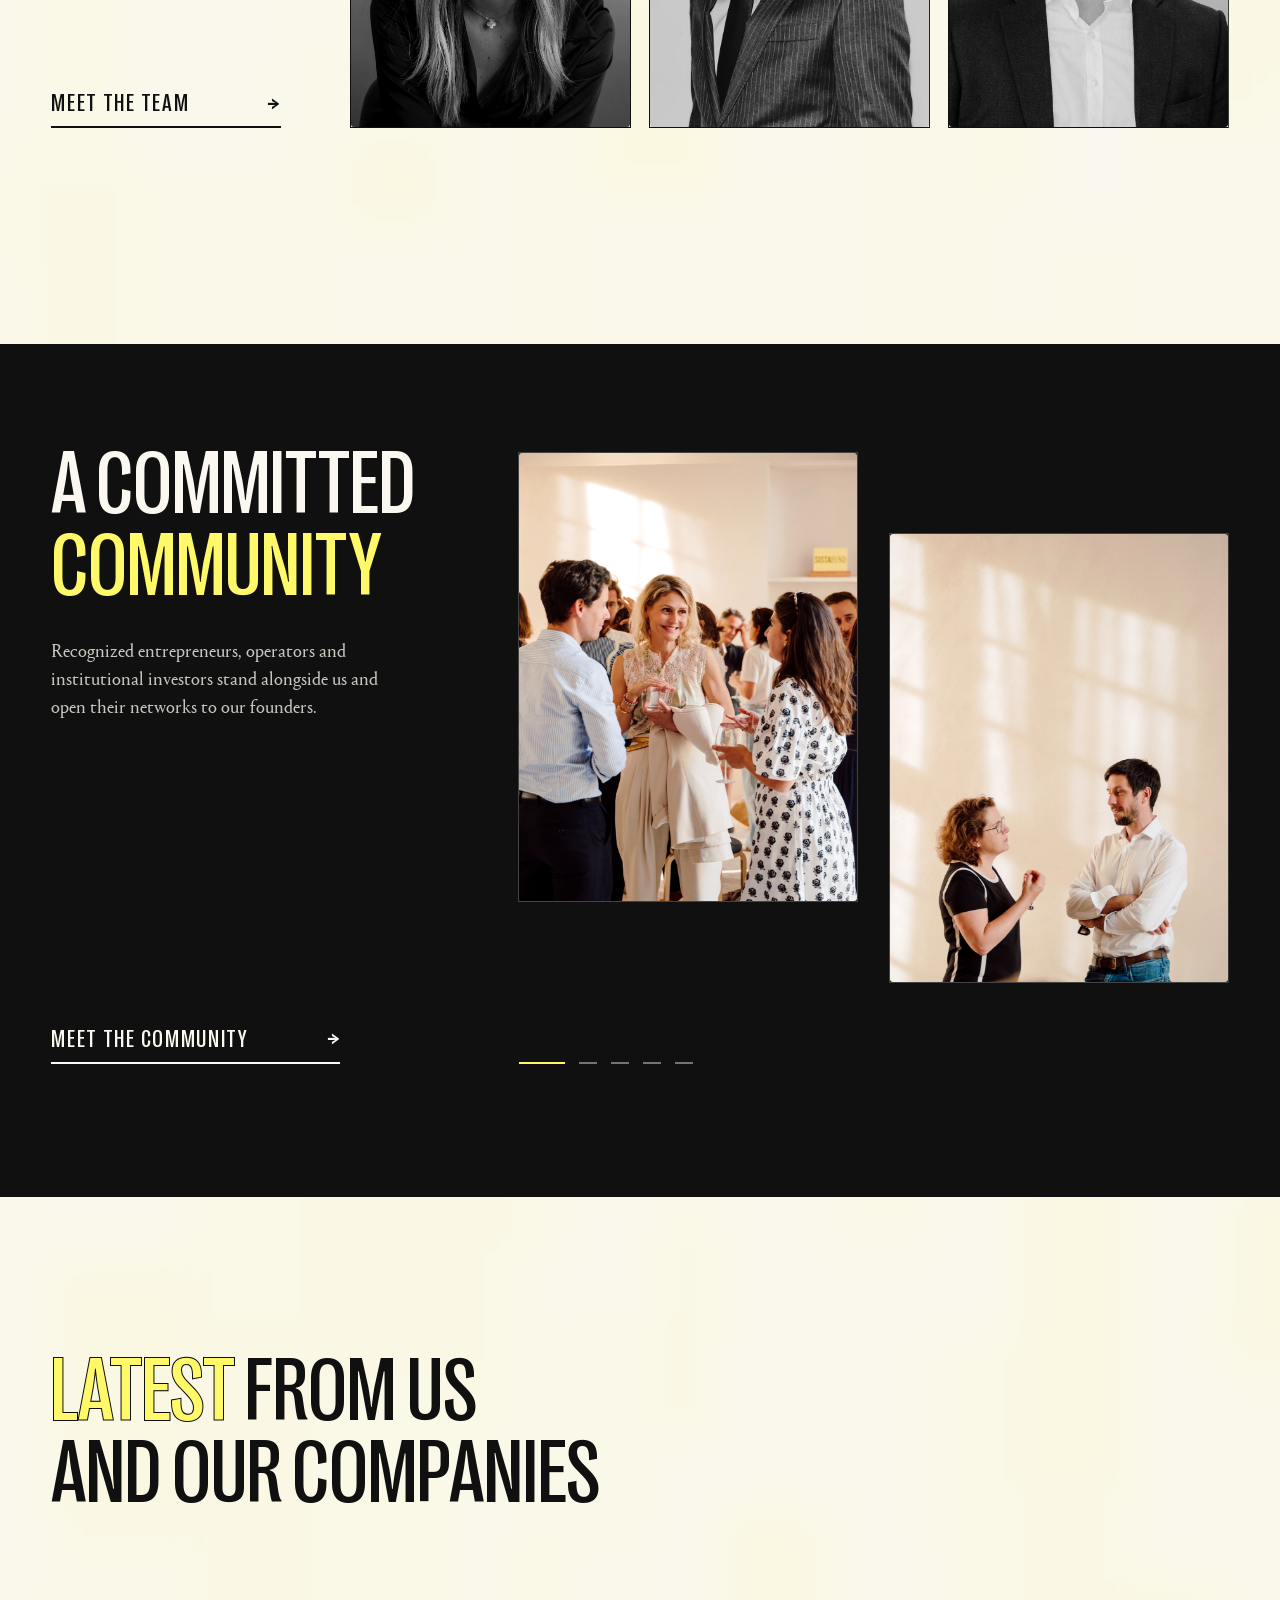
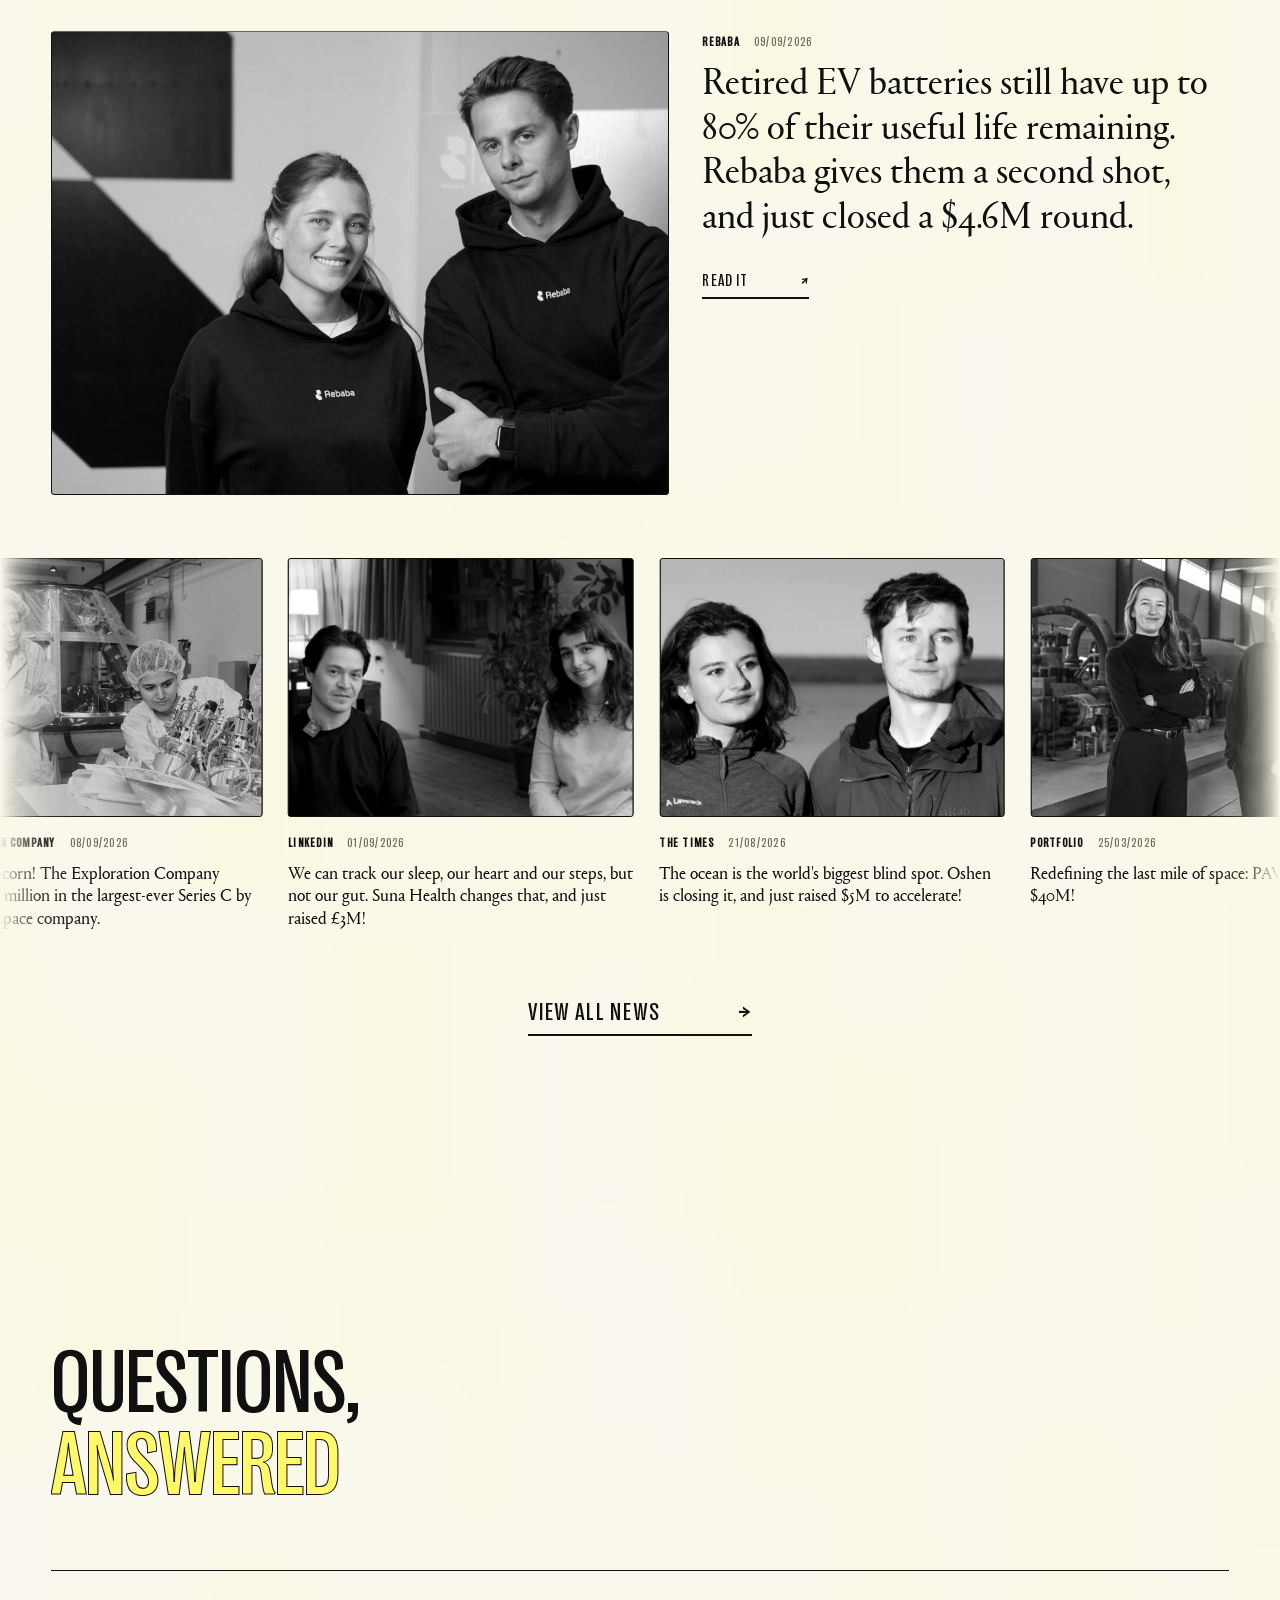
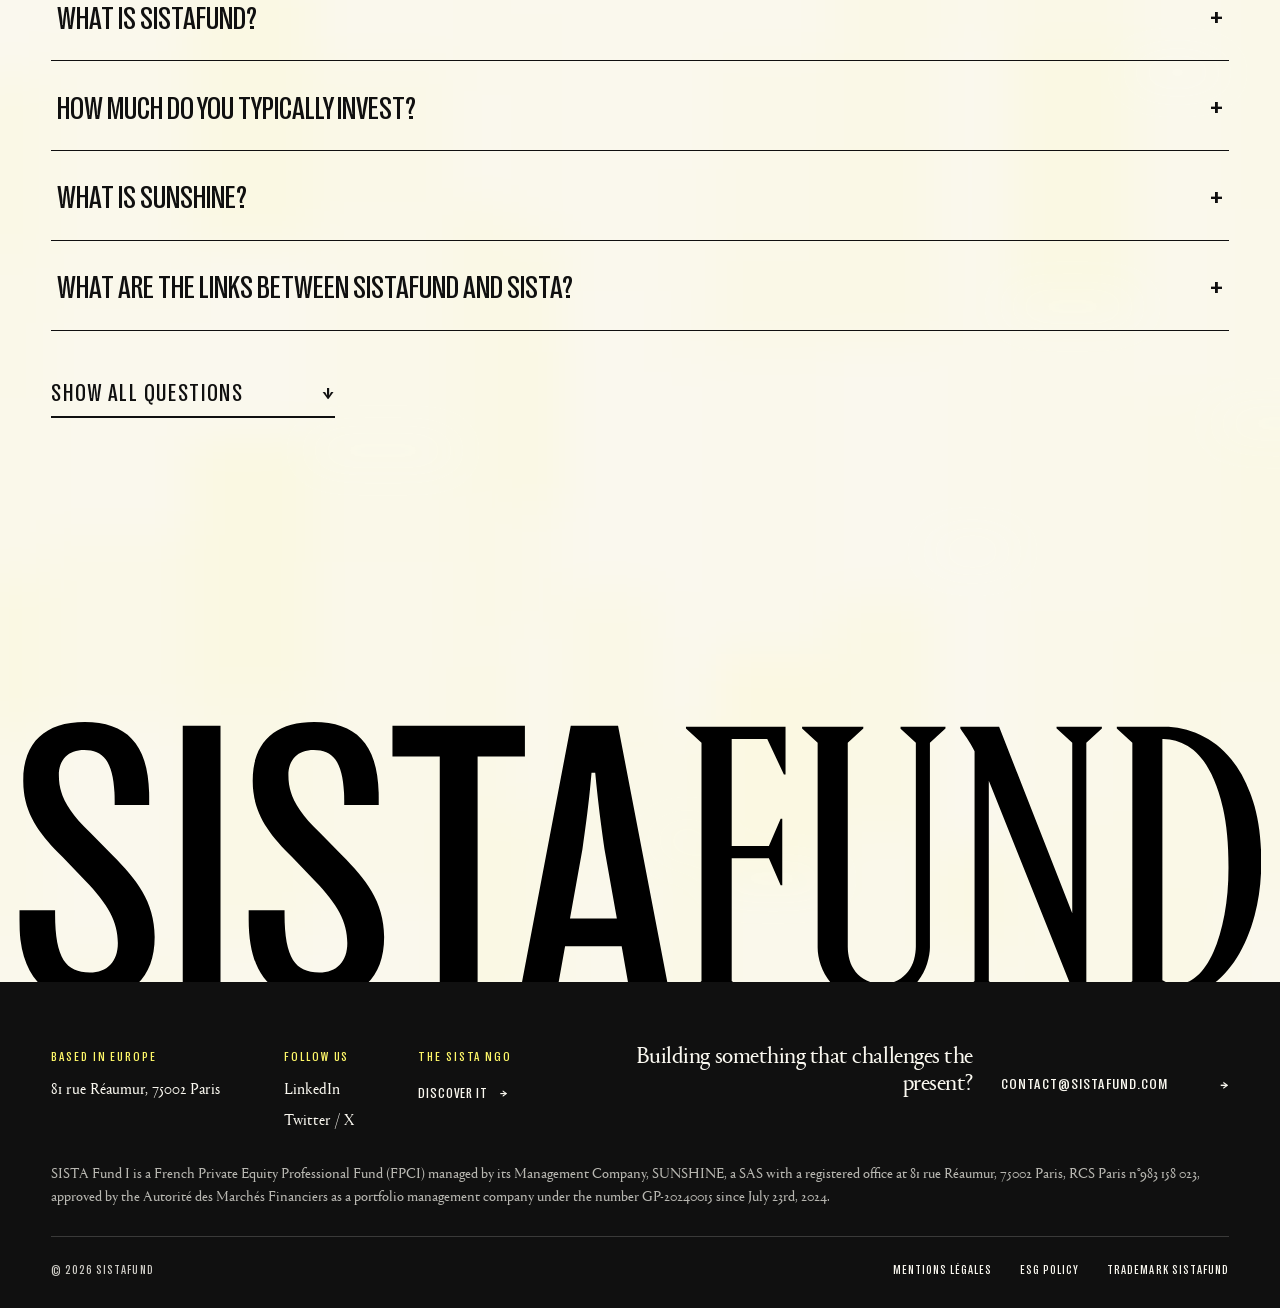
==== commit 3fec9943: "Bump border-radius from 1px to 3px on framed elements, CSS v=398 Co-Authored-By: Claude Opus 4.6 <no" ====
--- a/index.html
+++ b/index.html
@@ -6,7 +6,7 @@
 <title>SISTAFUND | Backing Europe's next generation of leaders</title>
 <meta name="description" content="SISTAFUND is a pan-European early-stage venture fund backing breakthrough technology companies founded by women and gender-balanced teams.">
 <link rel="icon" href="data:image/svg+xml,<svg xmlns='http://www.w3.org/2000/svg' viewBox='0 0 100 100'><rect width='100' height='100' fill='%23FFF868'/><text x='50' y='76' font-size='72' font-family='Georgia,serif' text-anchor='middle' fill='%23101010'>S</text></svg>">
-<link rel="stylesheet" href="style.css?v=397">
+<link rel="stylesheet" href="style.css?v=398">
 </head>
 <body>
 
--- a/style.css
+++ b/style.css
@@ -49,7 +49,7 @@
 * { margin: 0; padding: 0; box-sizing: border-box; }
 .m-shot img, .doc-photo img, .m-plate, .ncard-shot, .pf-logo, .pf-all-card,
 .pcf-frame img, .lp-photo img, .team-face img, .inst-card img,
-.grow-frame, .comm-pile img { border-radius: 1px; }
+.grow-frame, .comm-pile img { border-radius: 3px; }
 
 html { scroll-behavior: smooth; }
 
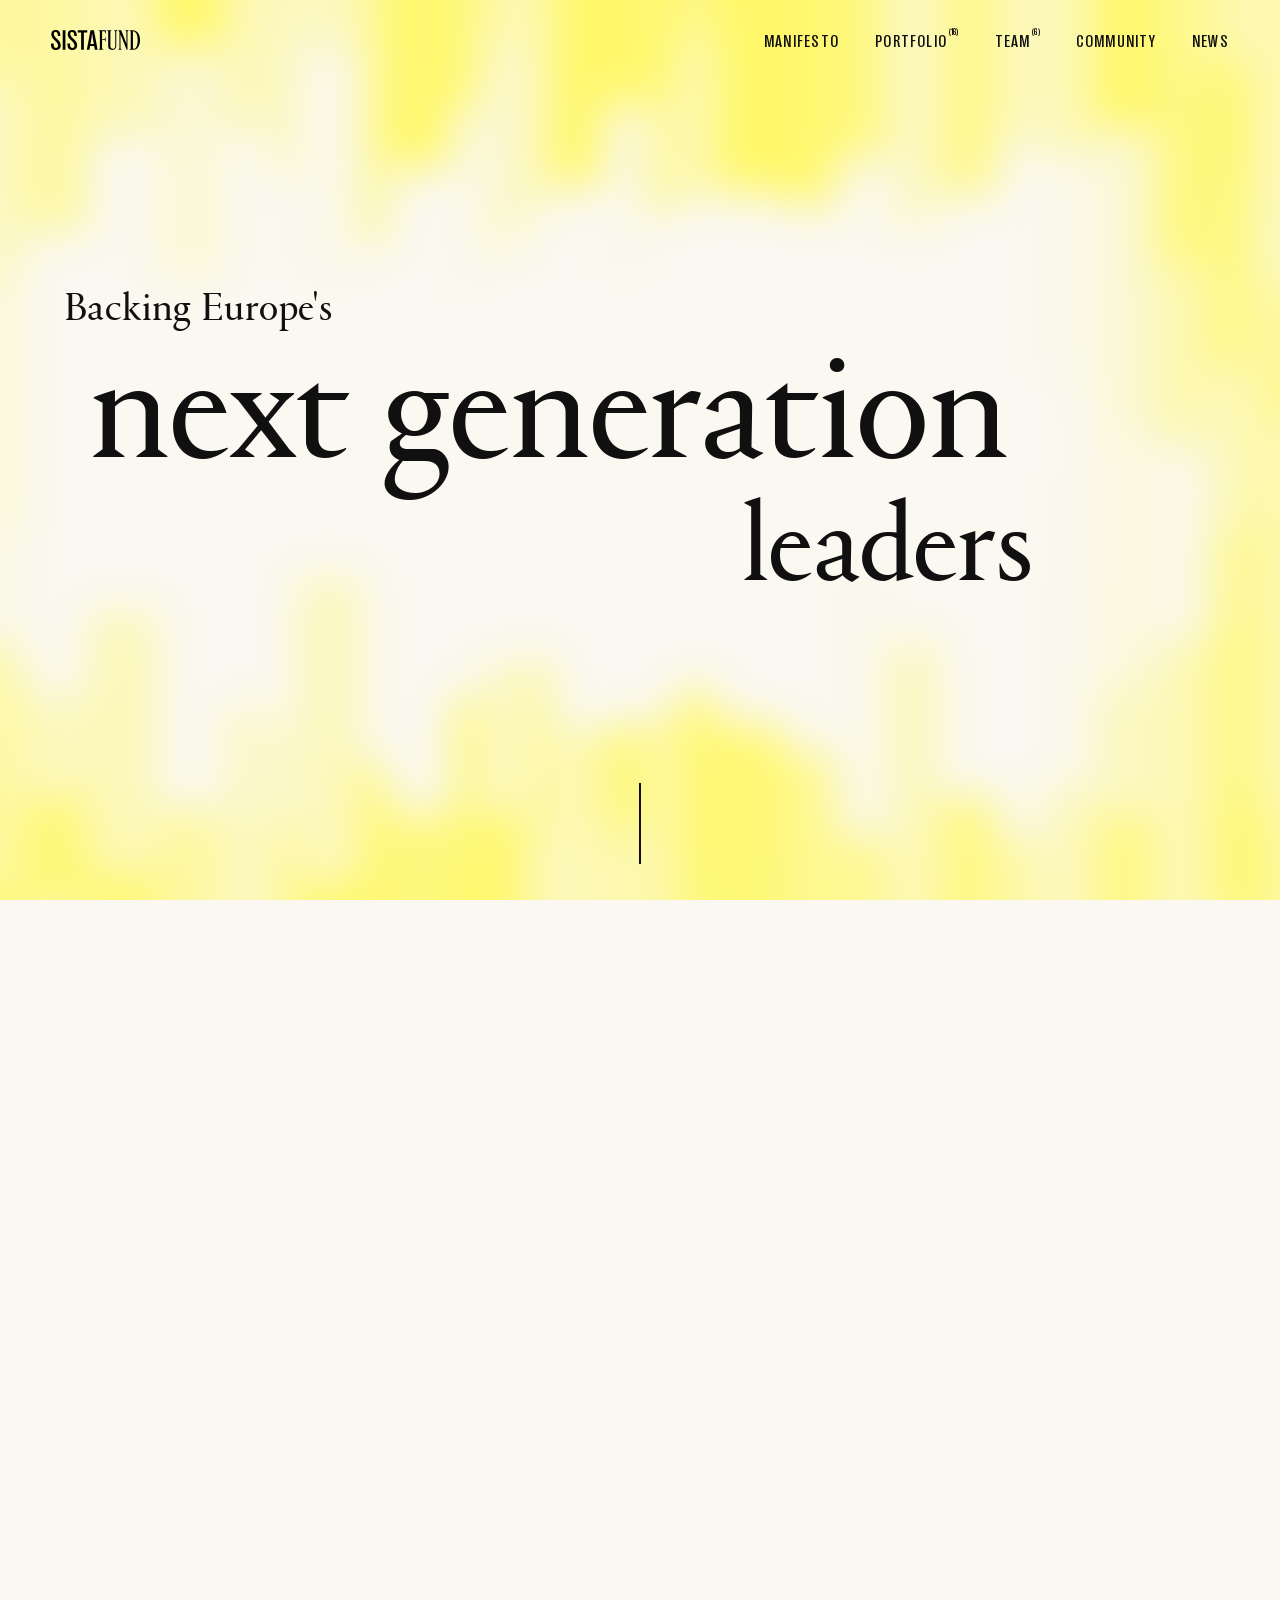
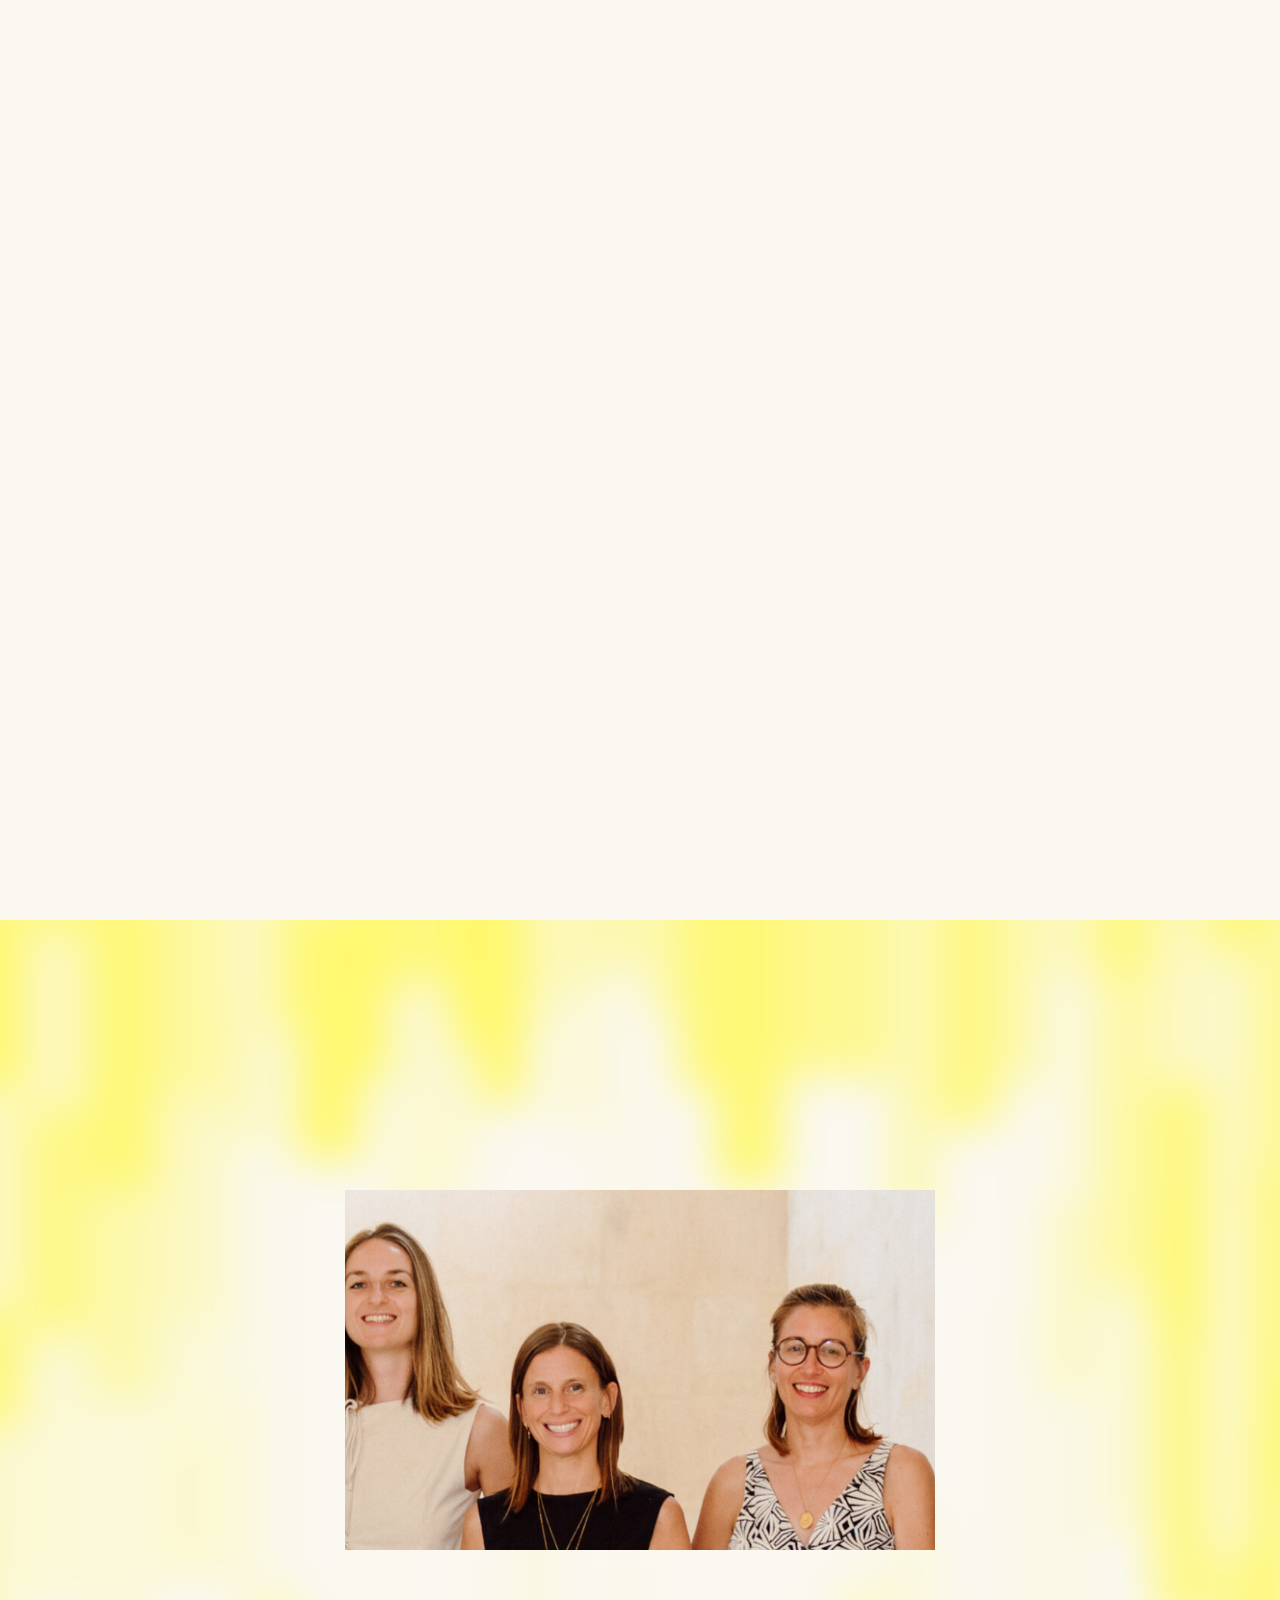
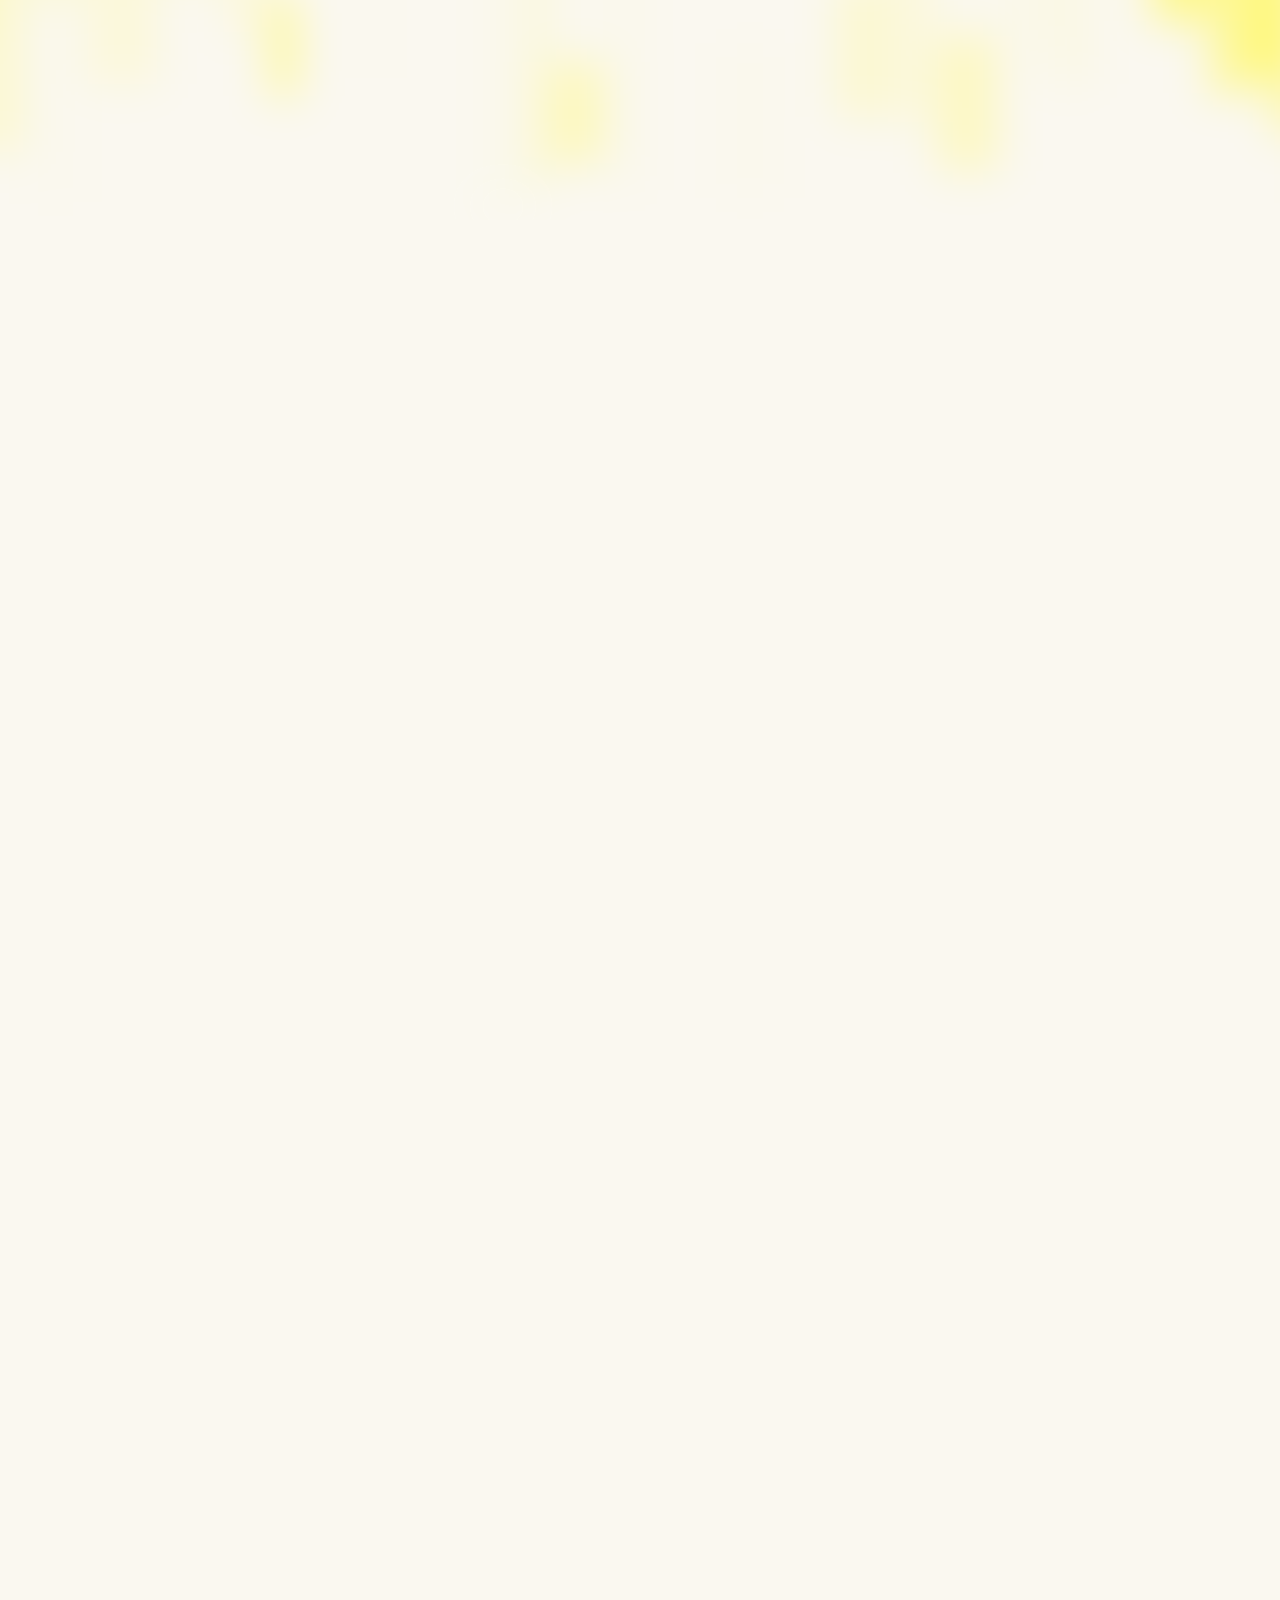
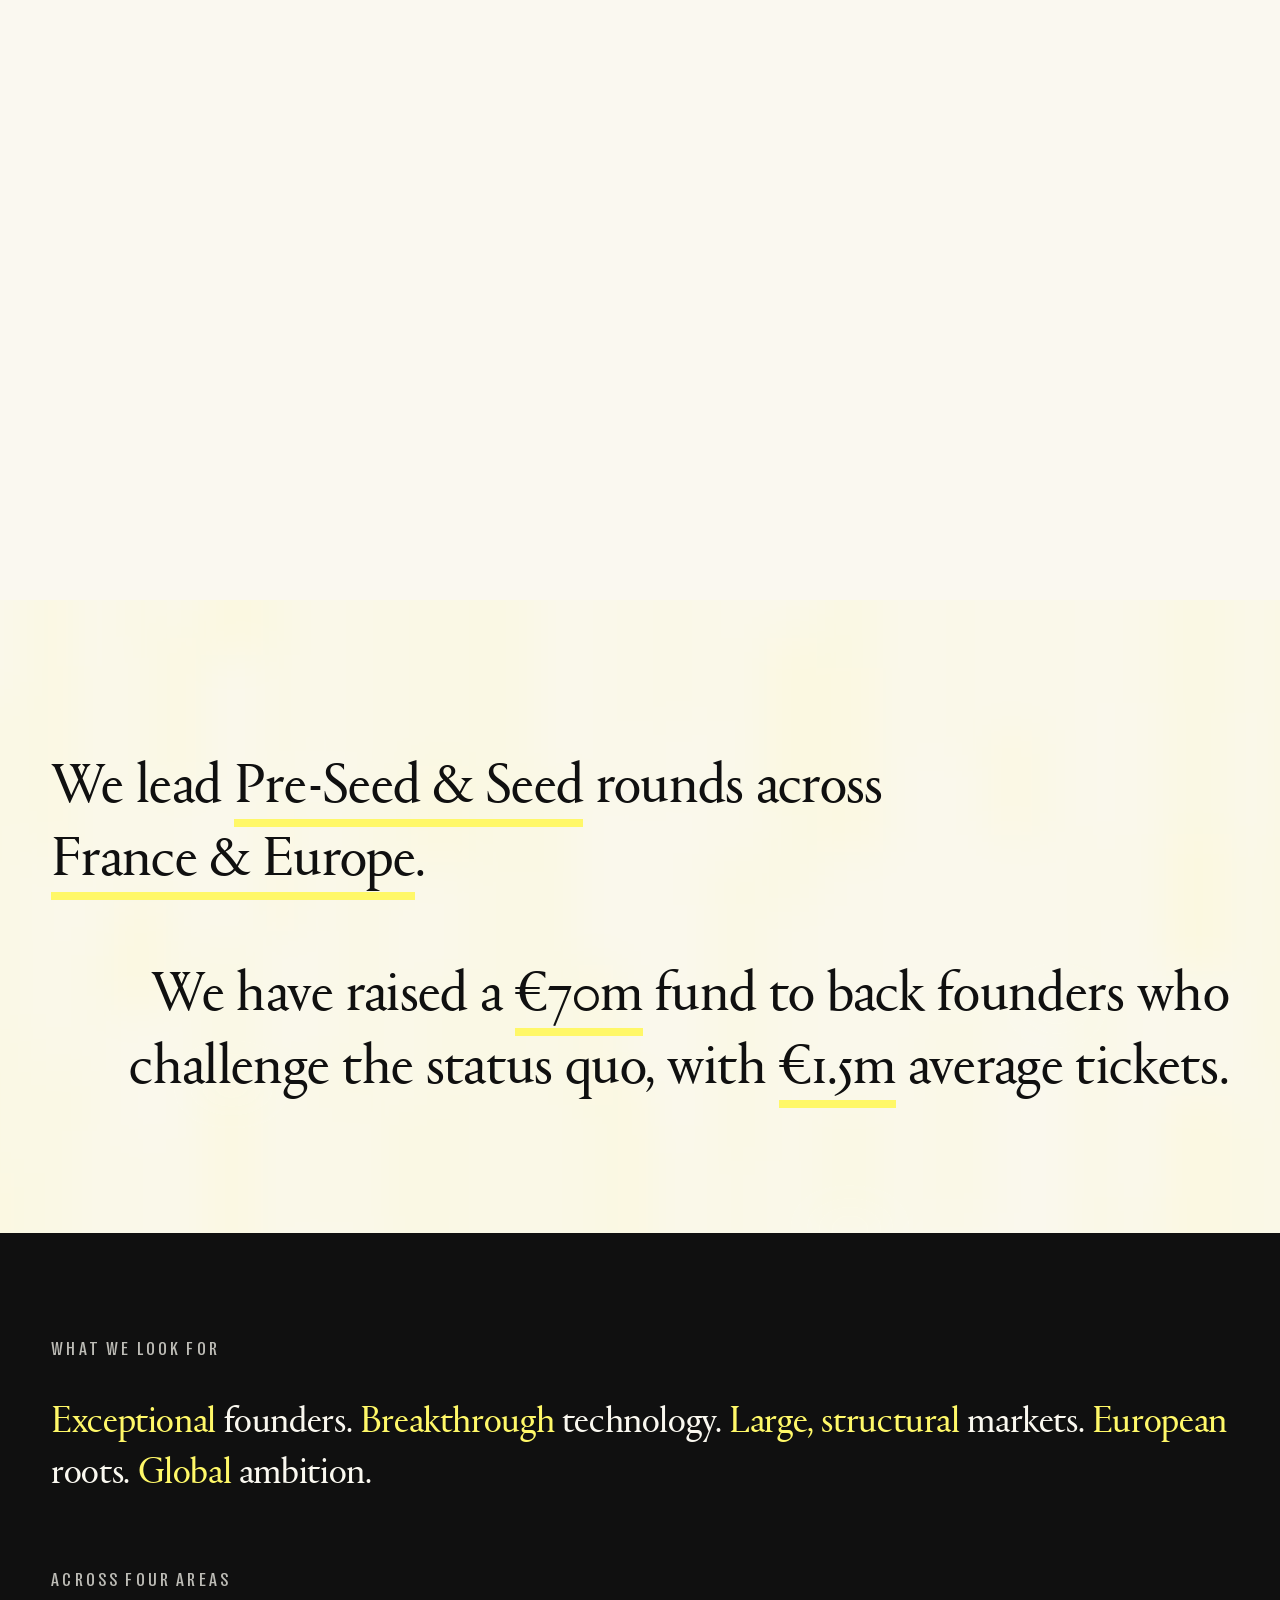
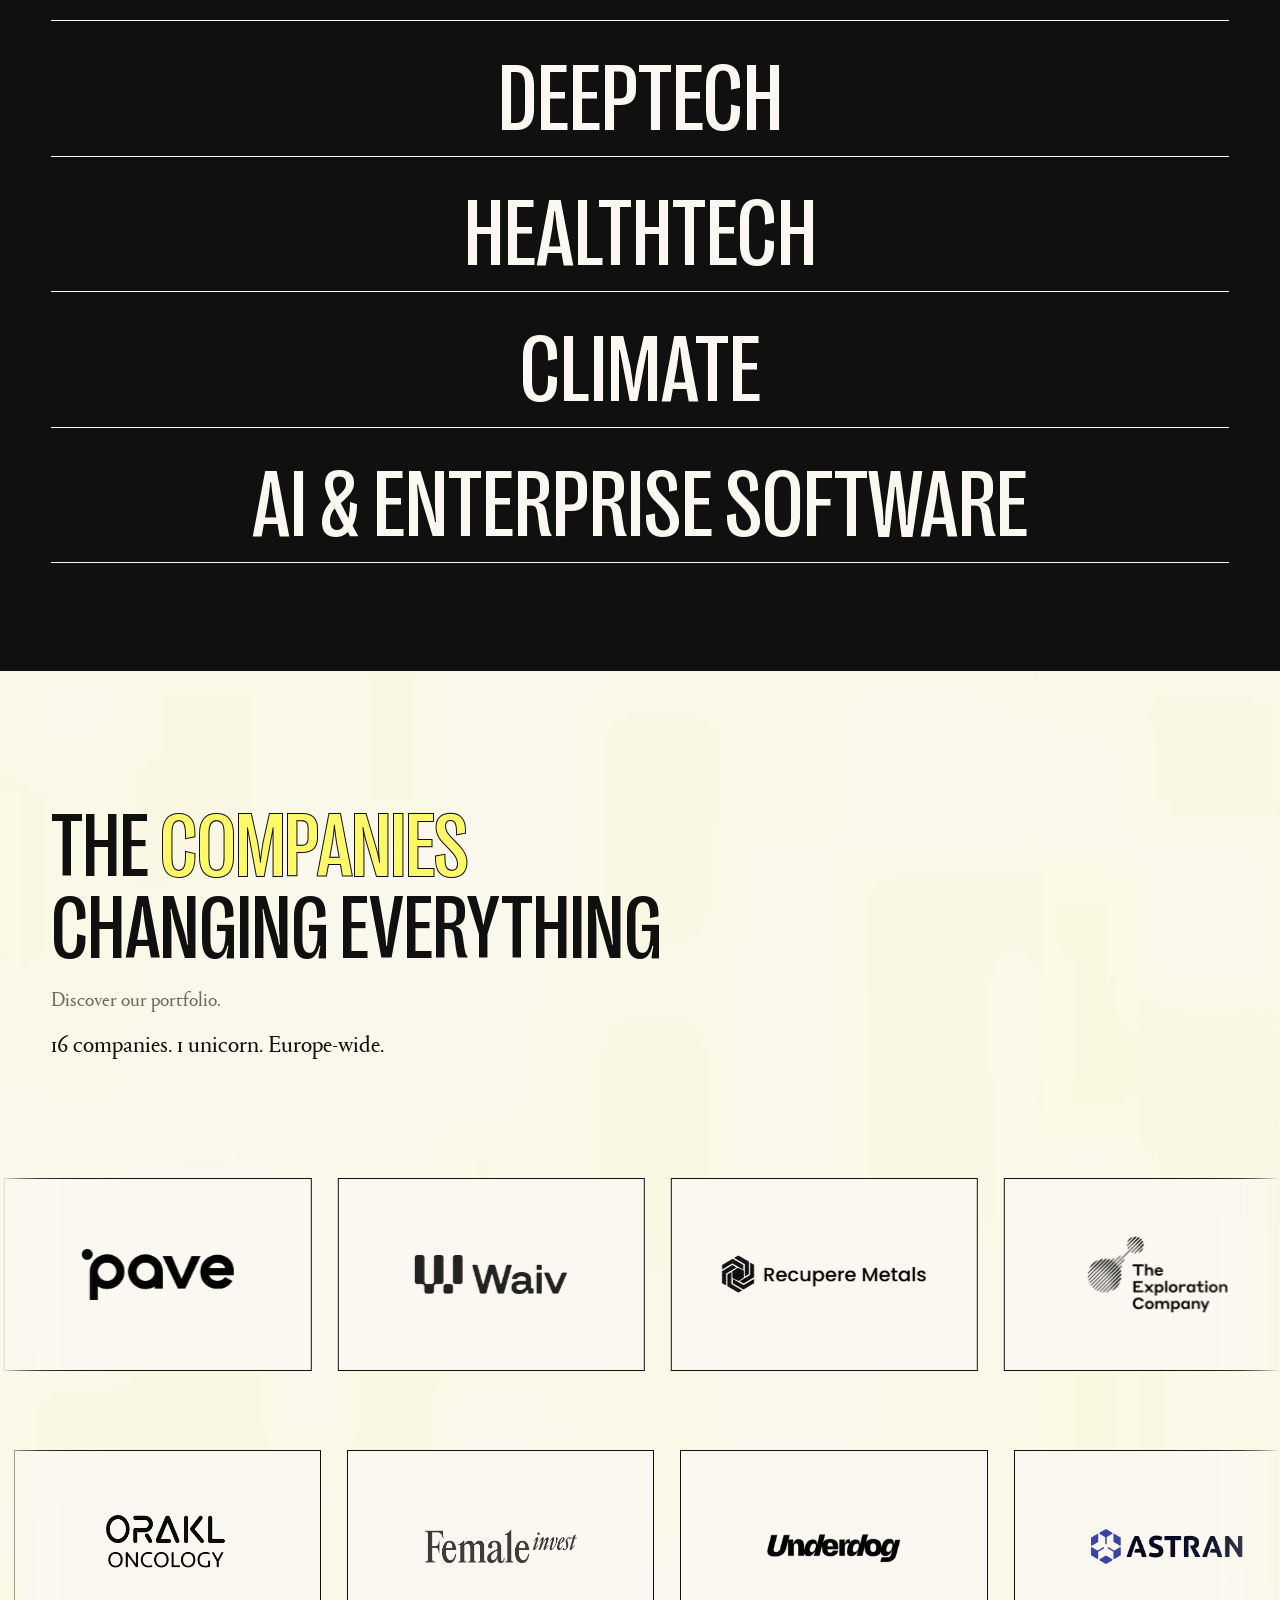
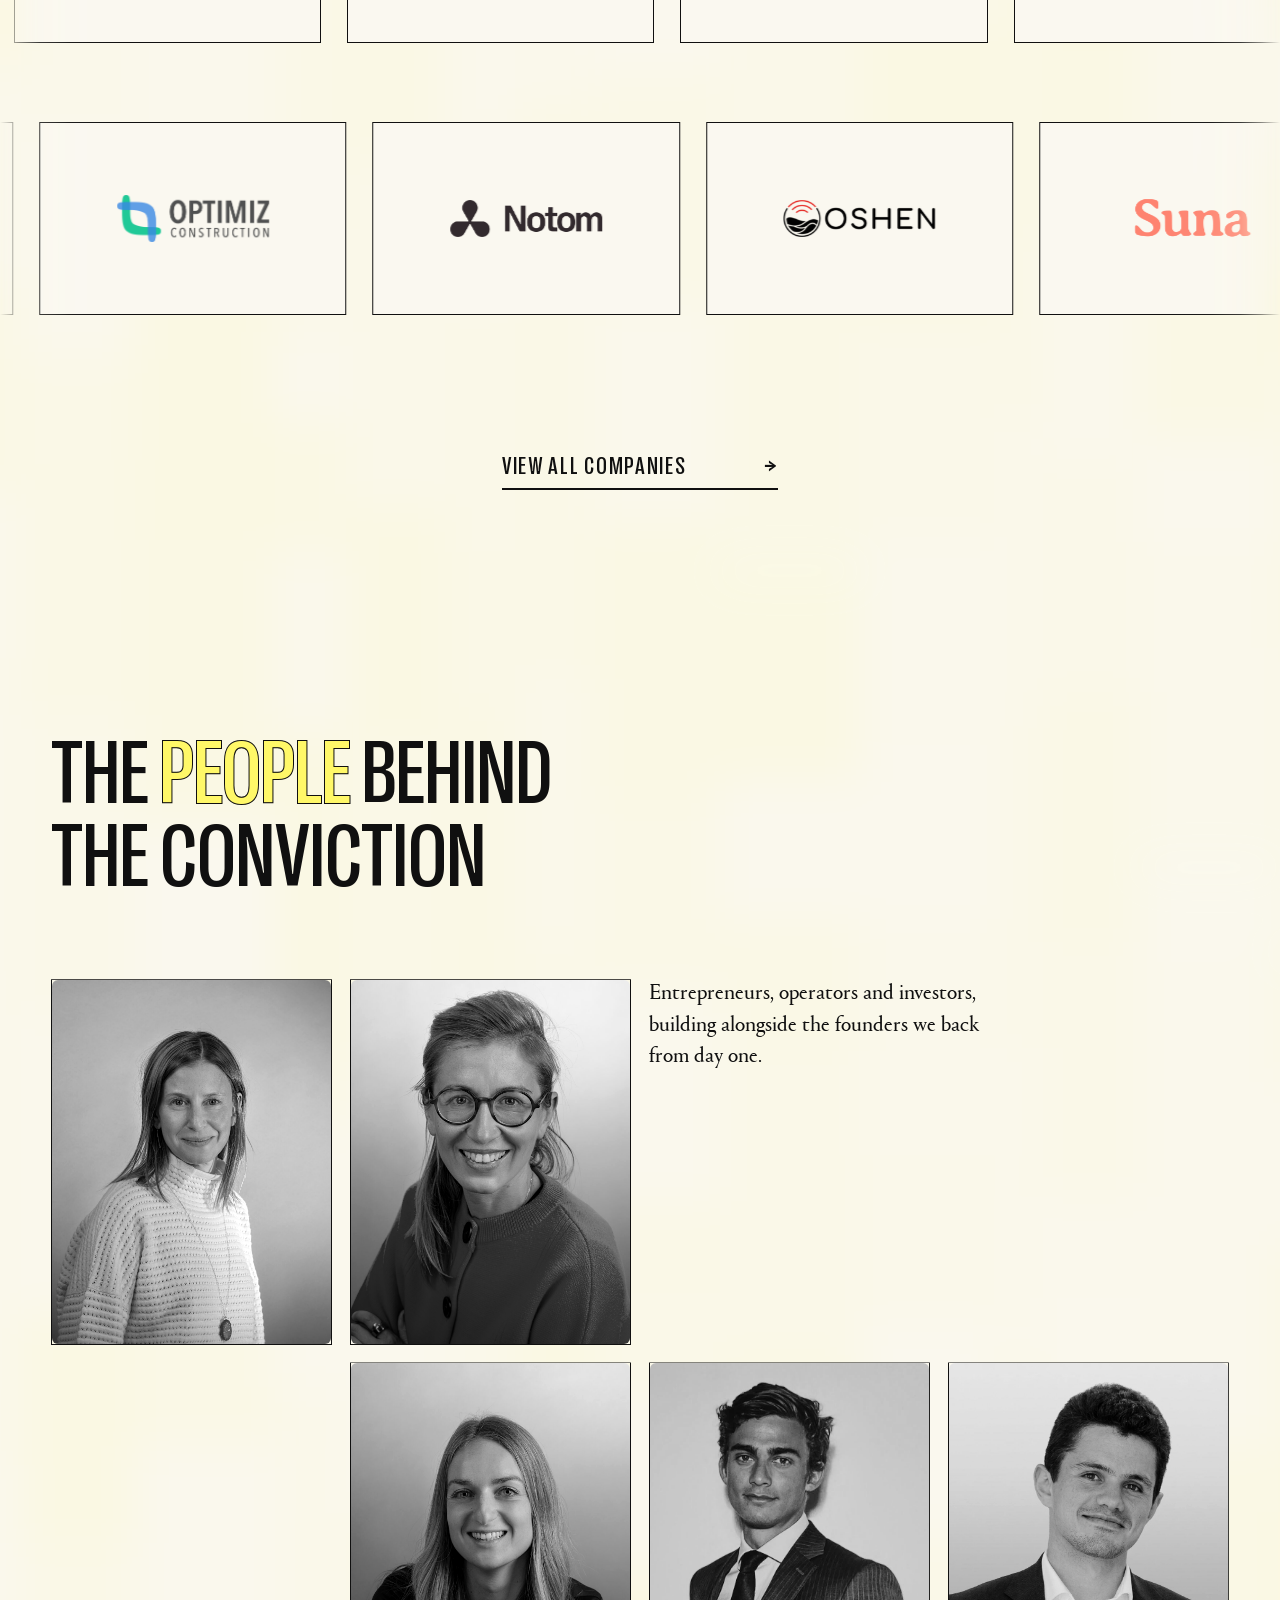
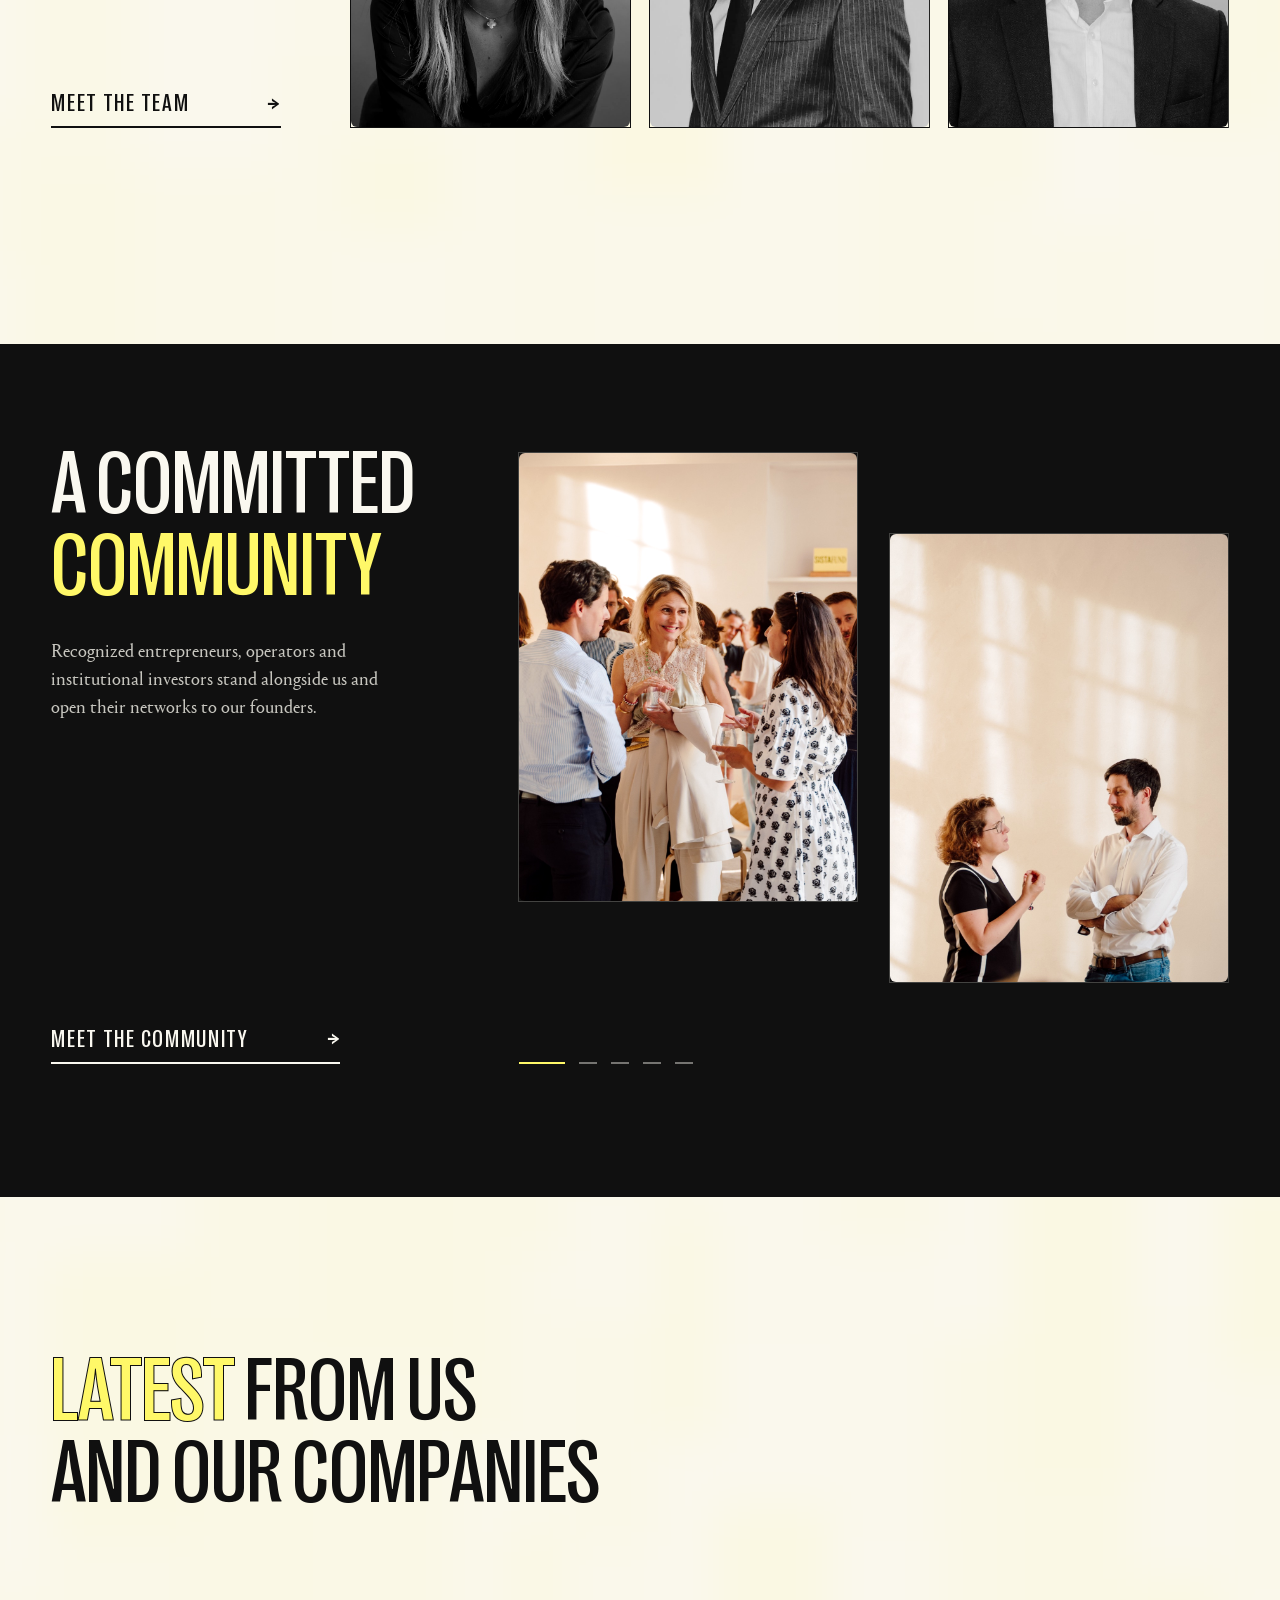
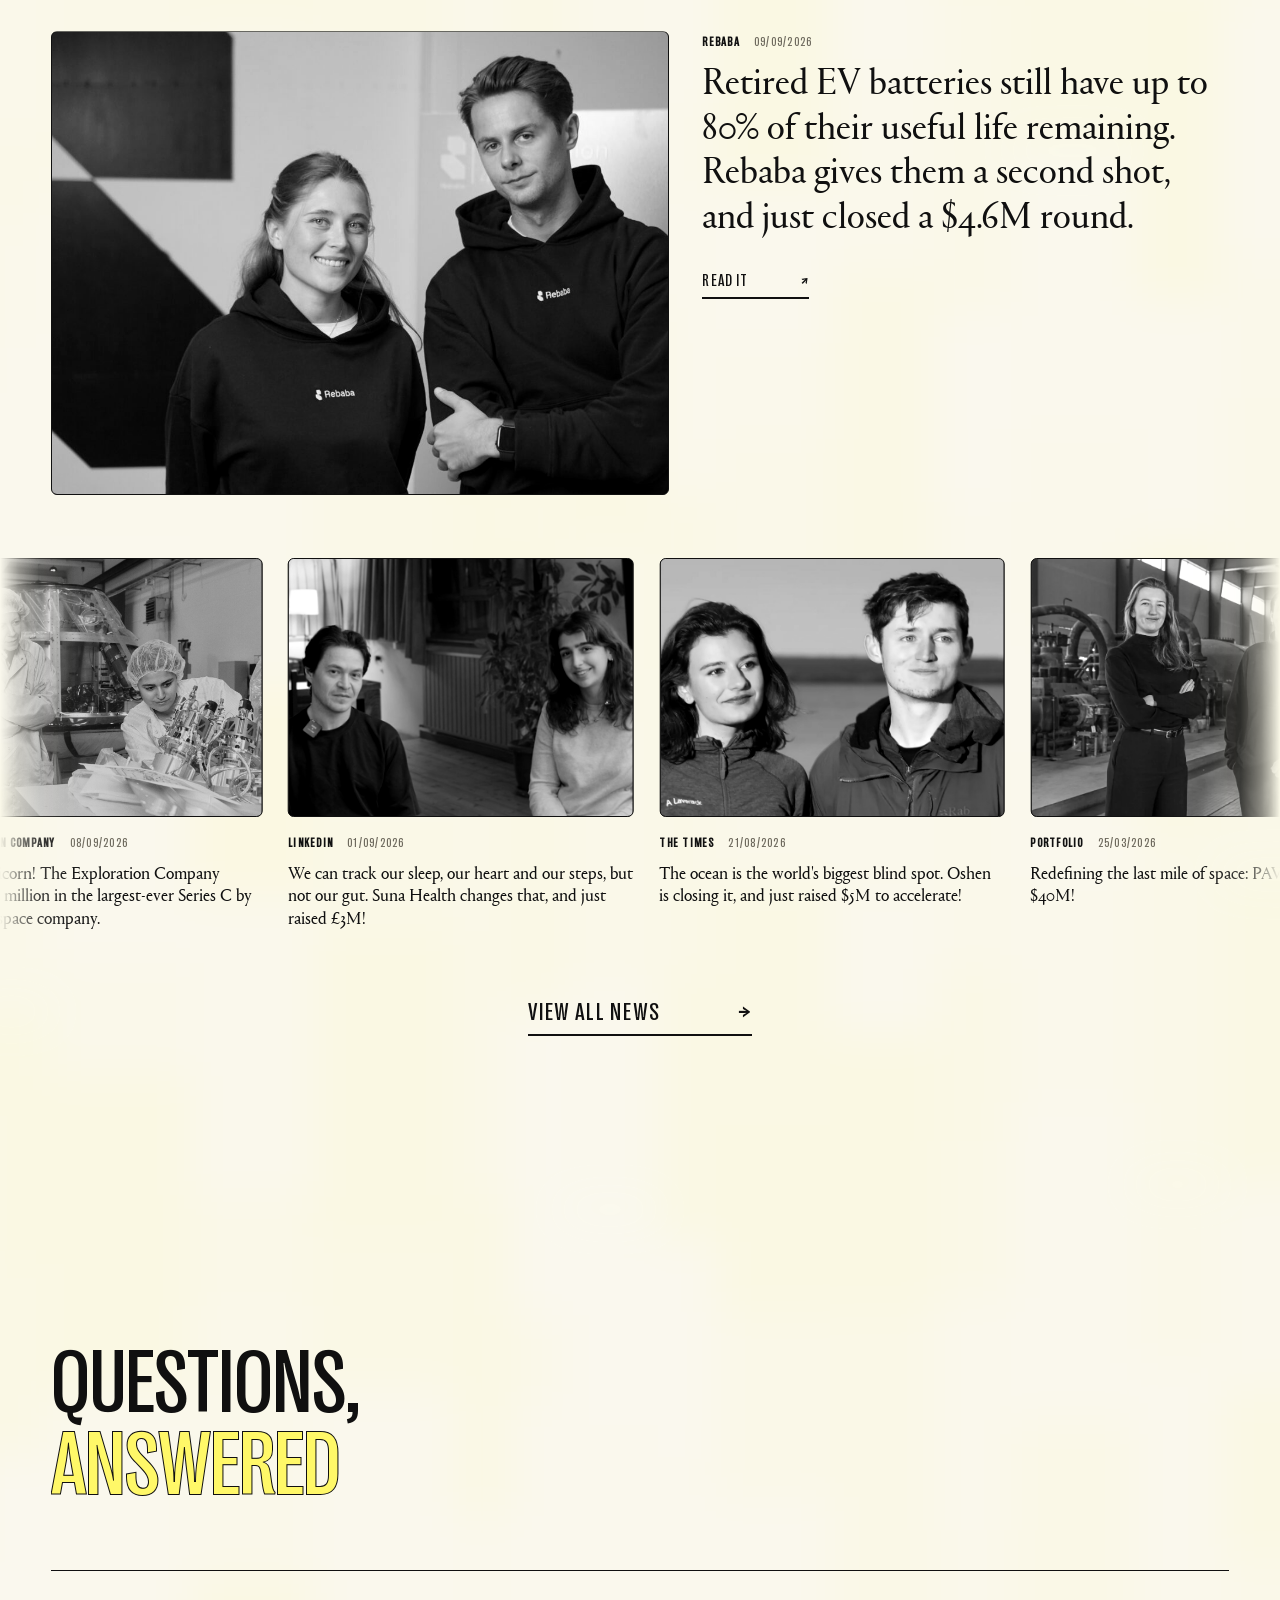
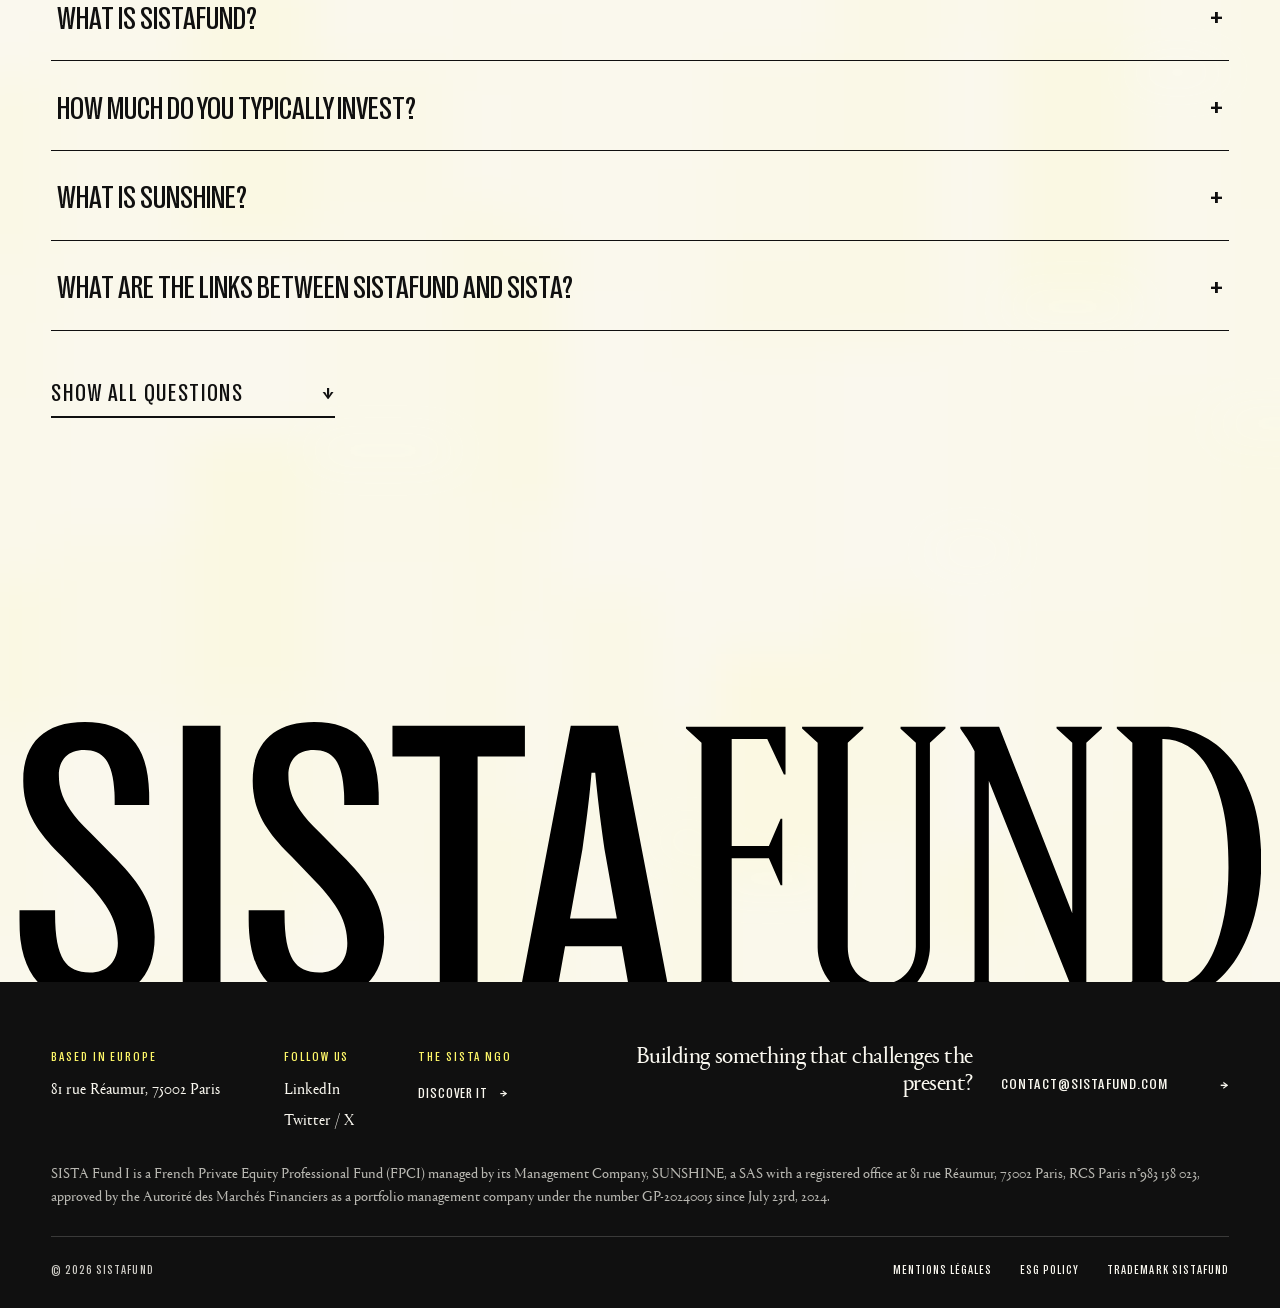
==== commit e584441c: "Bump border-radius to 6px on framed elements, CSS v=399 Co-Authored-By: Claude Opus 4.6 <noreply@ant" ====
--- a/index.html
+++ b/index.html
@@ -6,7 +6,7 @@
 <title>SISTAFUND | Backing Europe's next generation of leaders</title>
 <meta name="description" content="SISTAFUND is a pan-European early-stage venture fund backing breakthrough technology companies founded by women and gender-balanced teams.">
 <link rel="icon" href="data:image/svg+xml,<svg xmlns='http://www.w3.org/2000/svg' viewBox='0 0 100 100'><rect width='100' height='100' fill='%23FFF868'/><text x='50' y='76' font-size='72' font-family='Georgia,serif' text-anchor='middle' fill='%23101010'>S</text></svg>">
-<link rel="stylesheet" href="style.css?v=398">
+<link rel="stylesheet" href="style.css?v=399">
 </head>
 <body>
 
--- a/style.css
+++ b/style.css
@@ -49,7 +49,7 @@
 * { margin: 0; padding: 0; box-sizing: border-box; }
 .m-shot img, .doc-photo img, .m-plate, .ncard-shot, .pf-logo, .pf-all-card,
 .pcf-frame img, .lp-photo img, .team-face img, .inst-card img,
-.grow-frame, .comm-pile img { border-radius: 3px; }
+.grow-frame, .comm-pile img { border-radius: 6px; }
 
 html { scroll-behavior: smooth; }
 
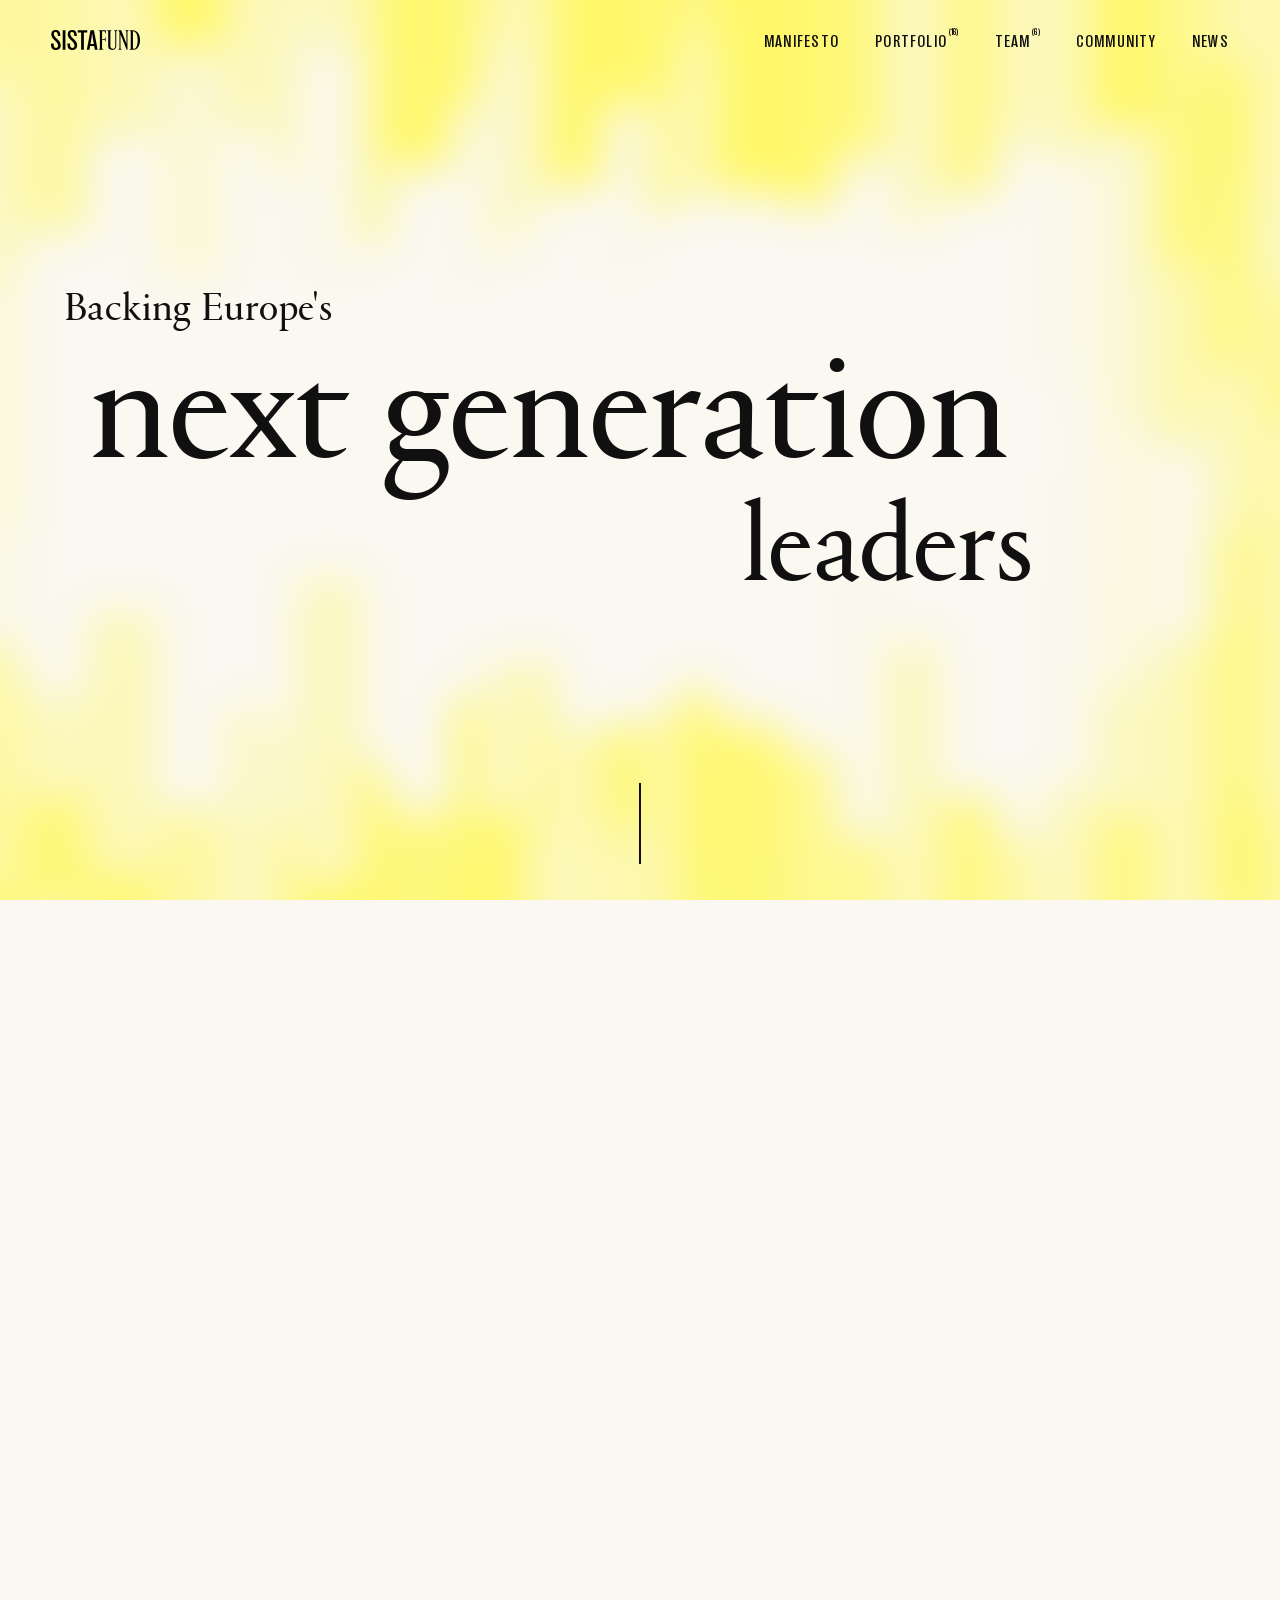
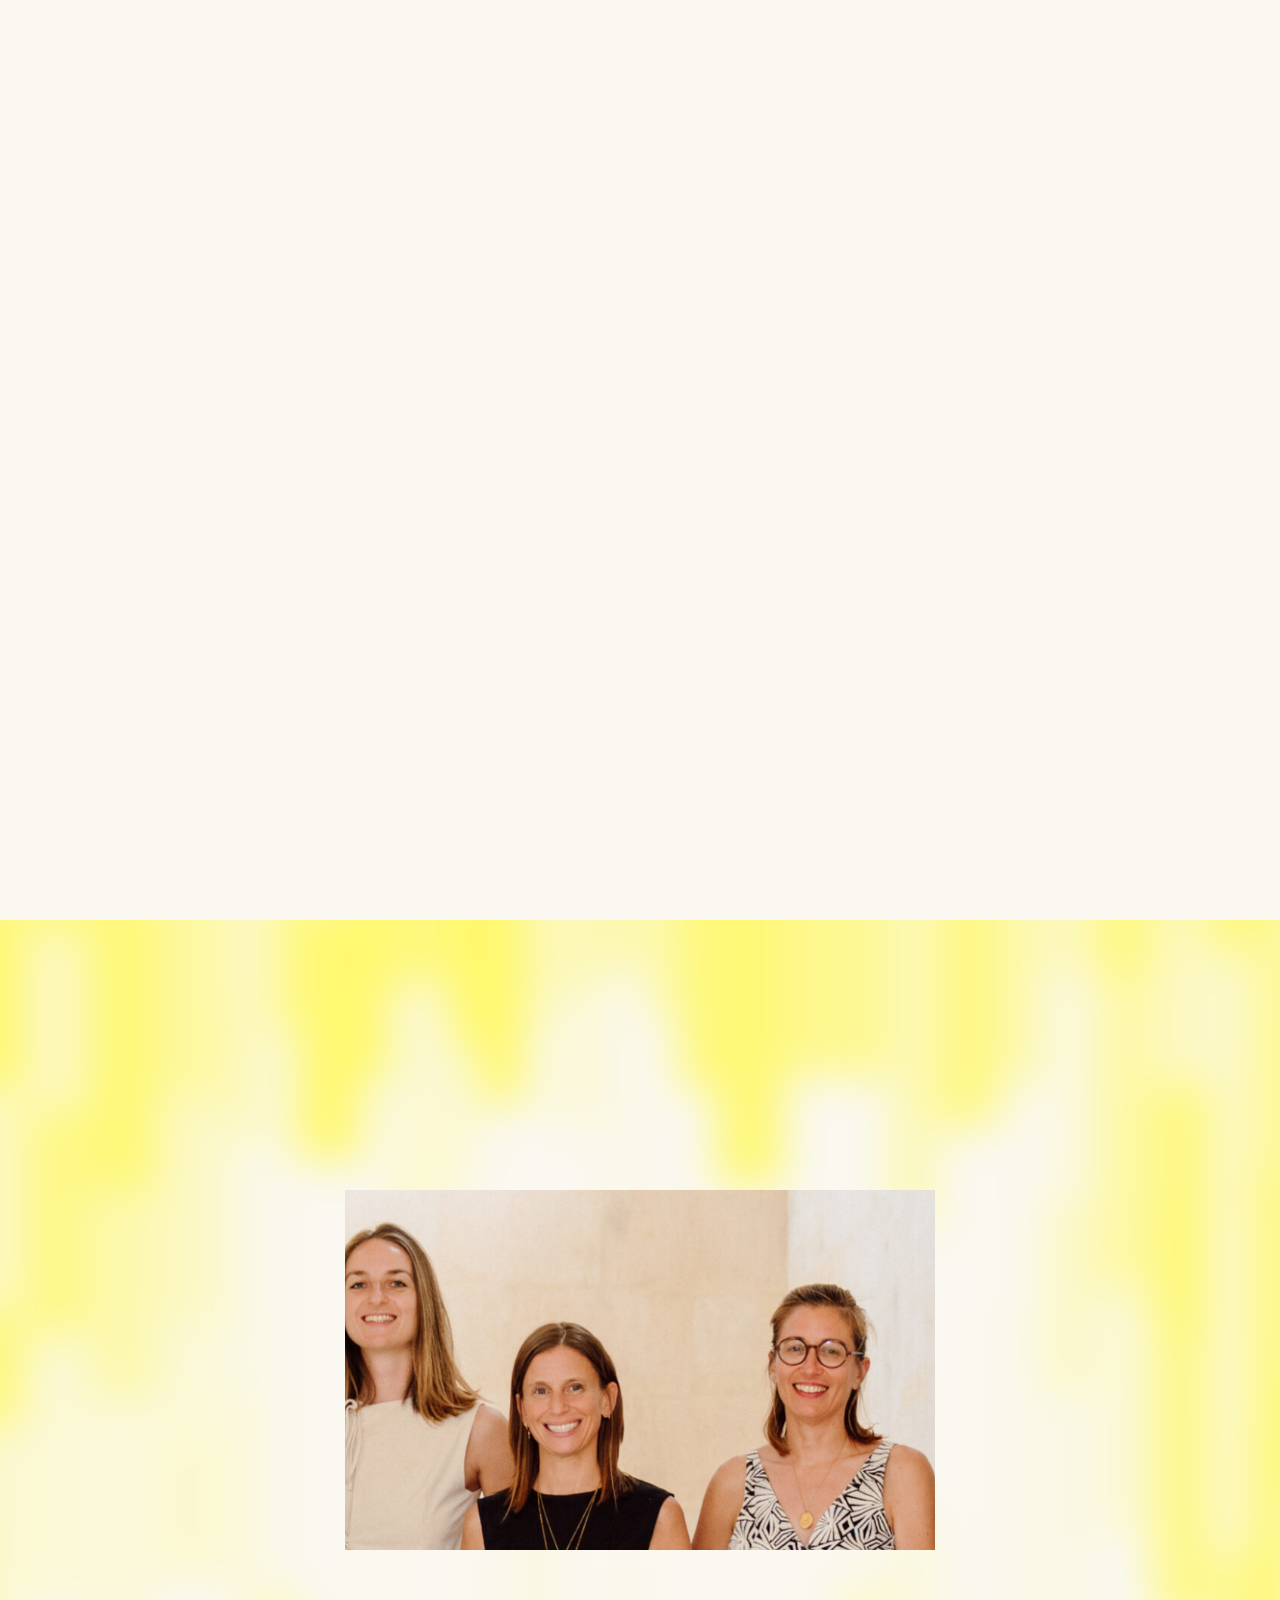
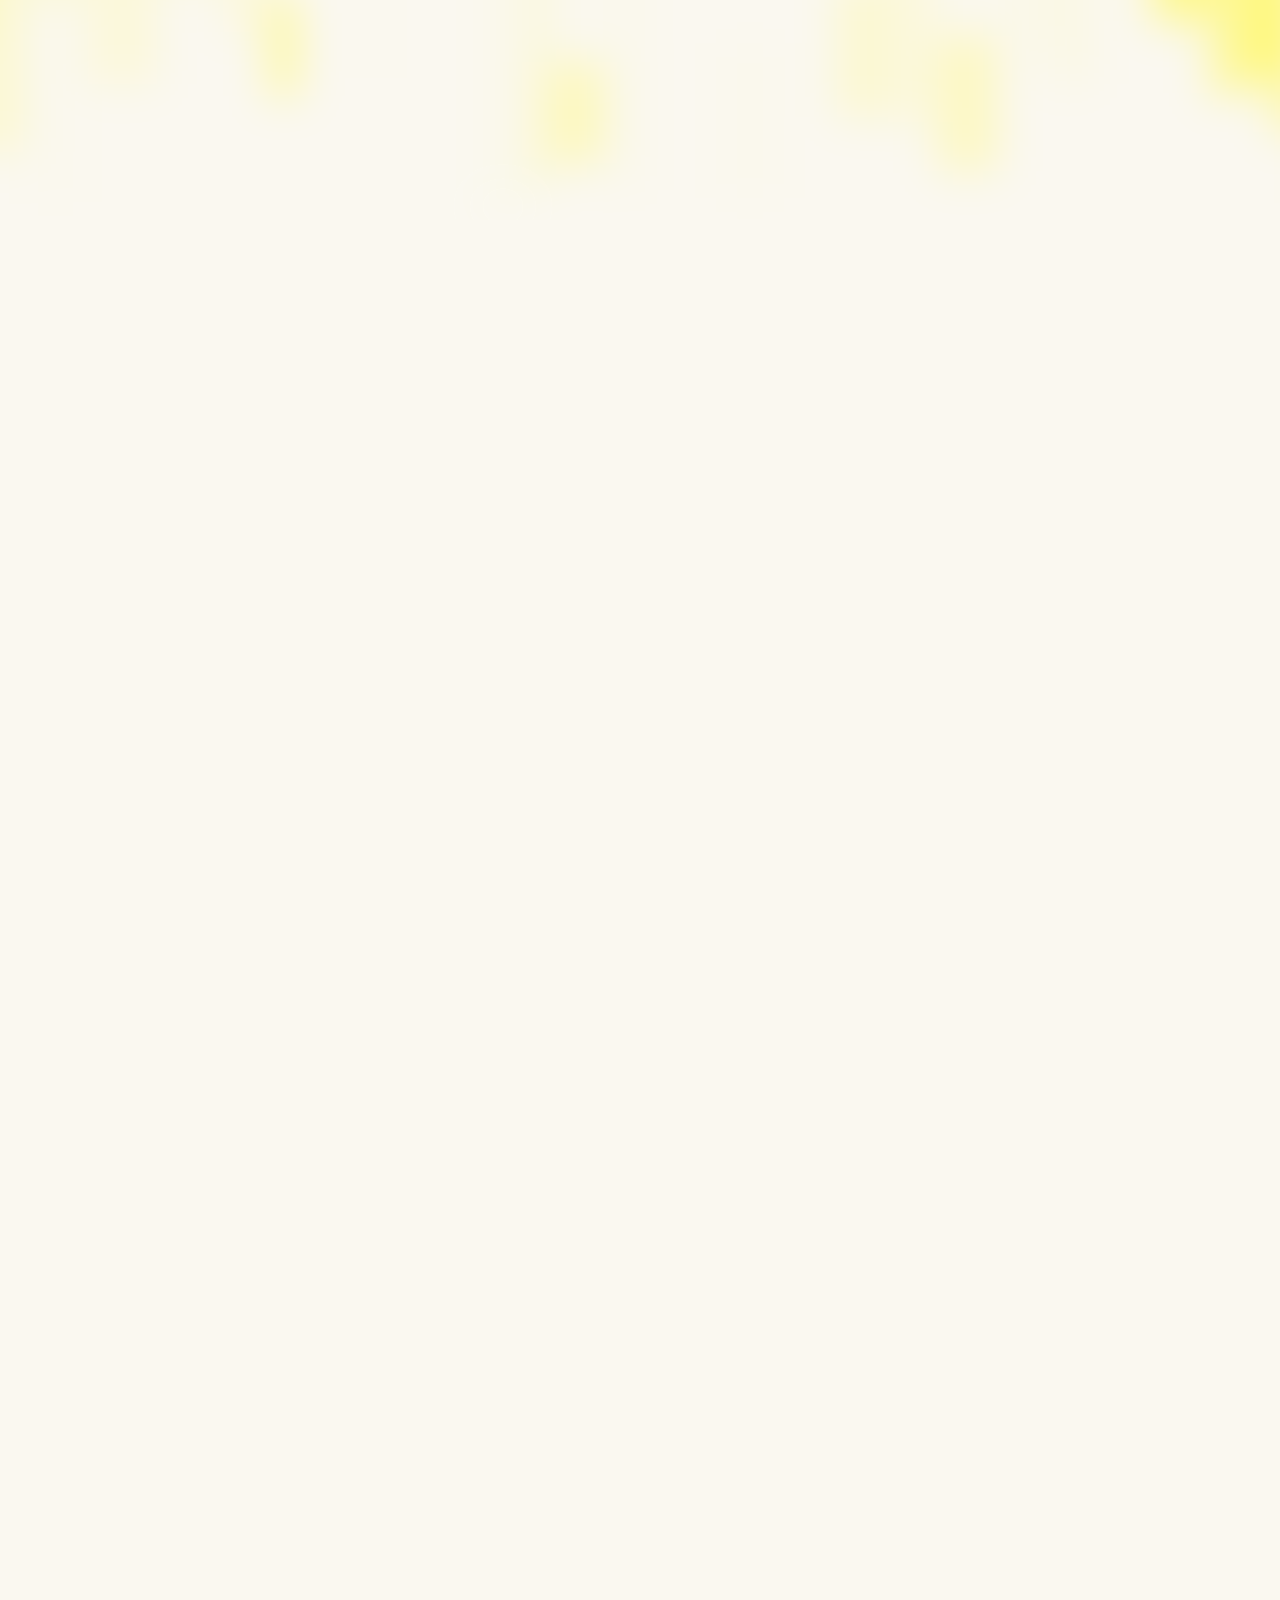
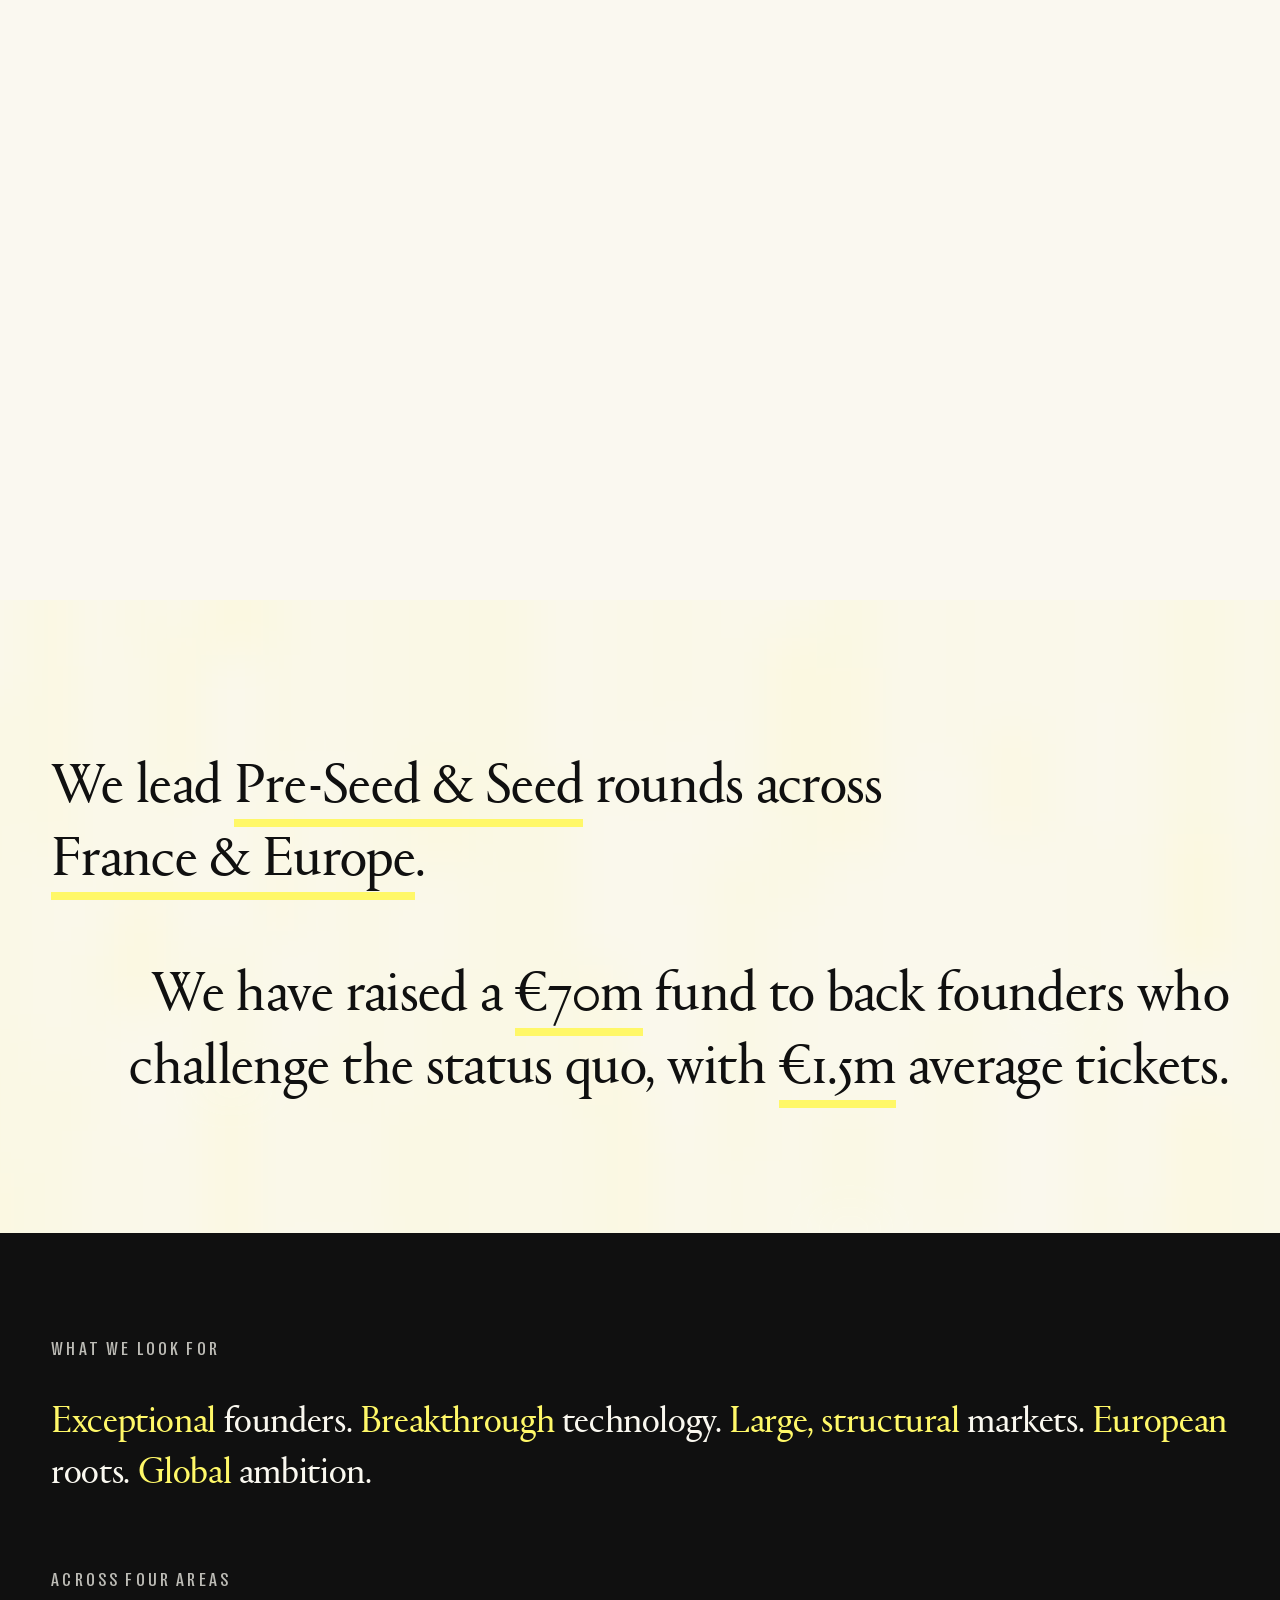
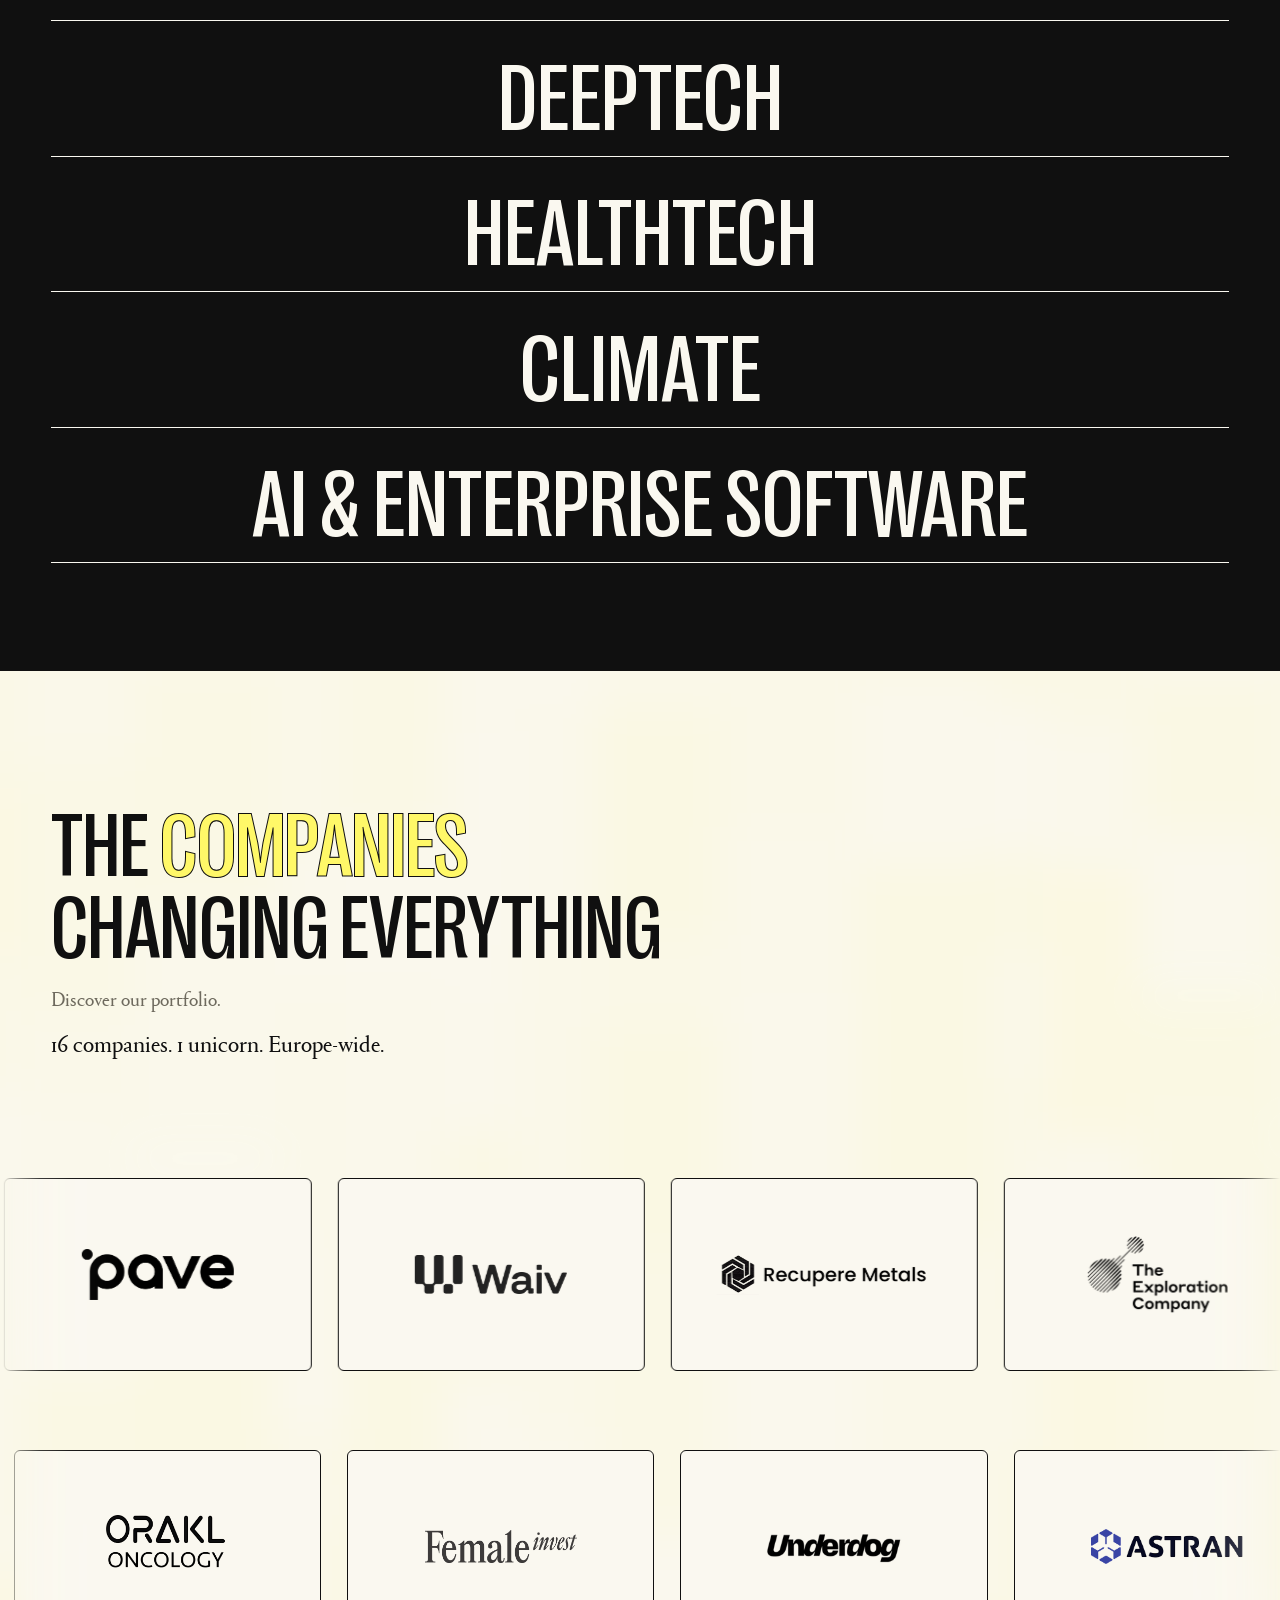
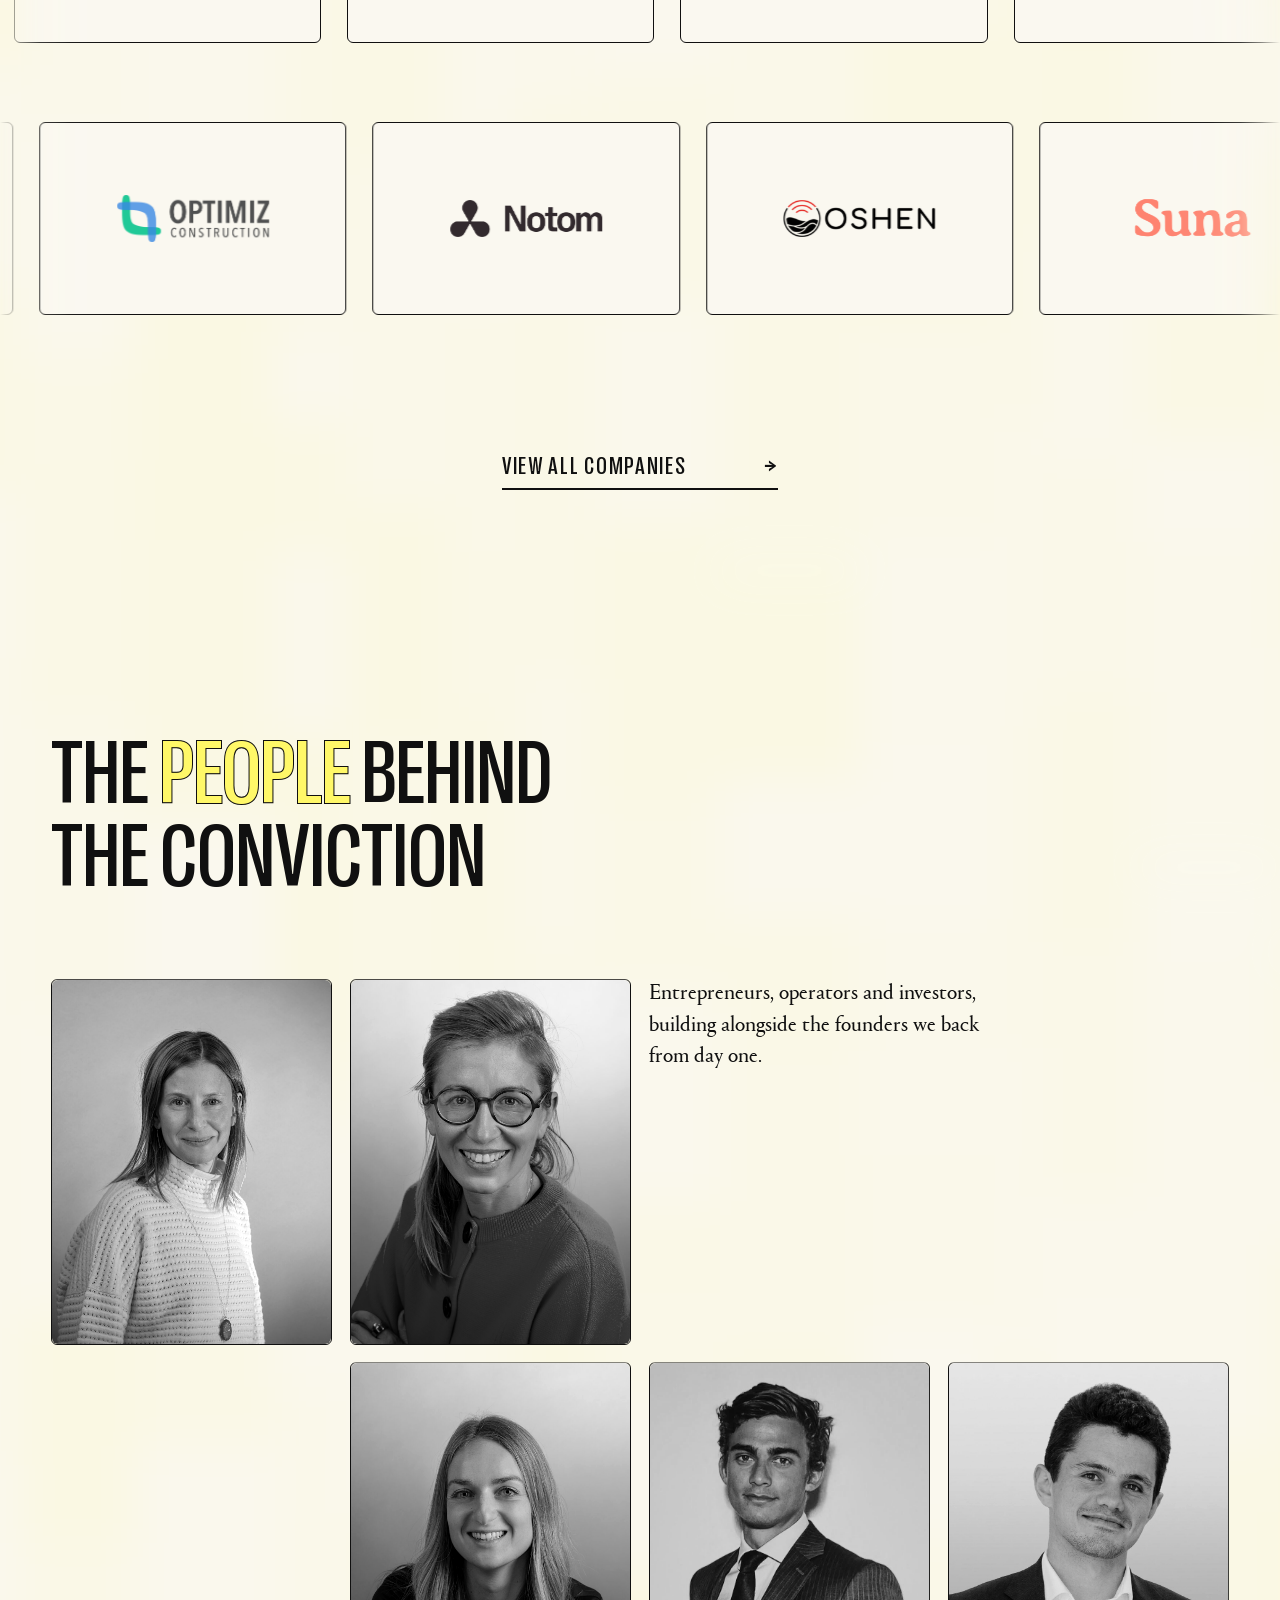
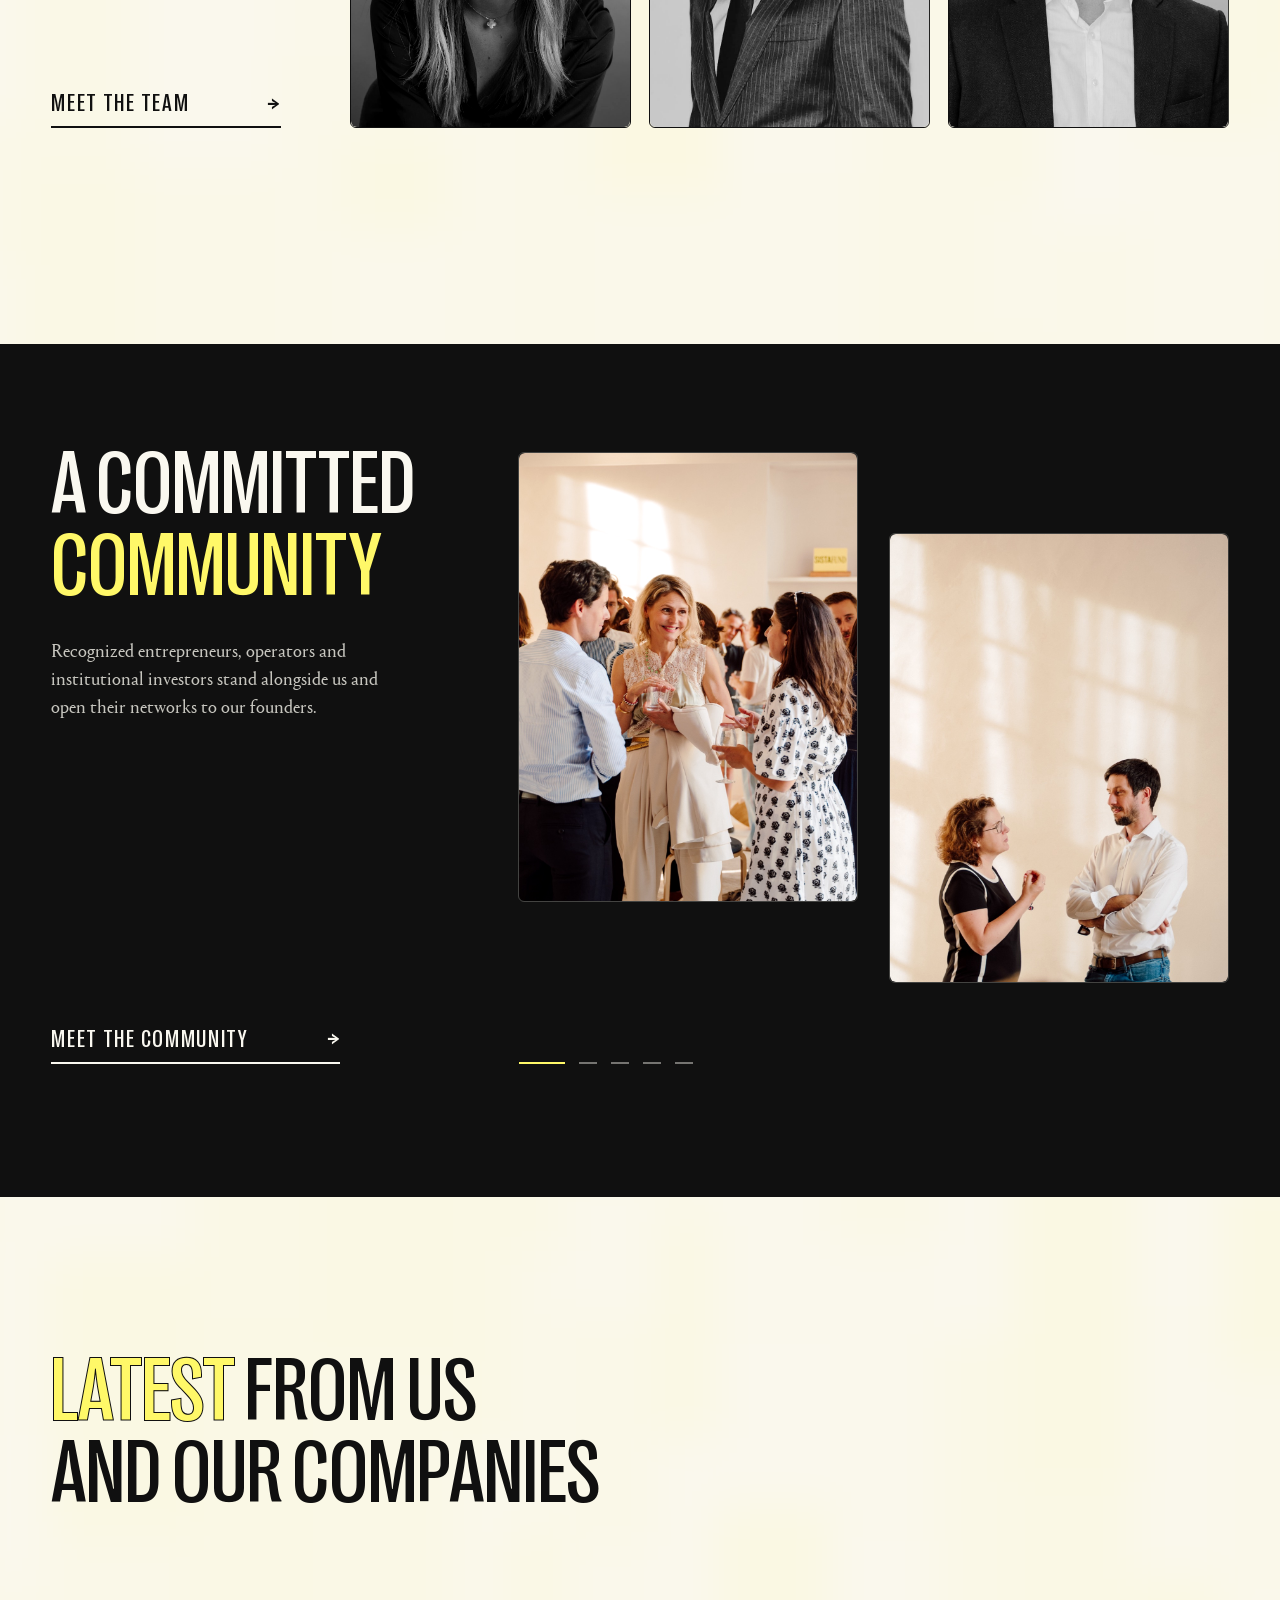
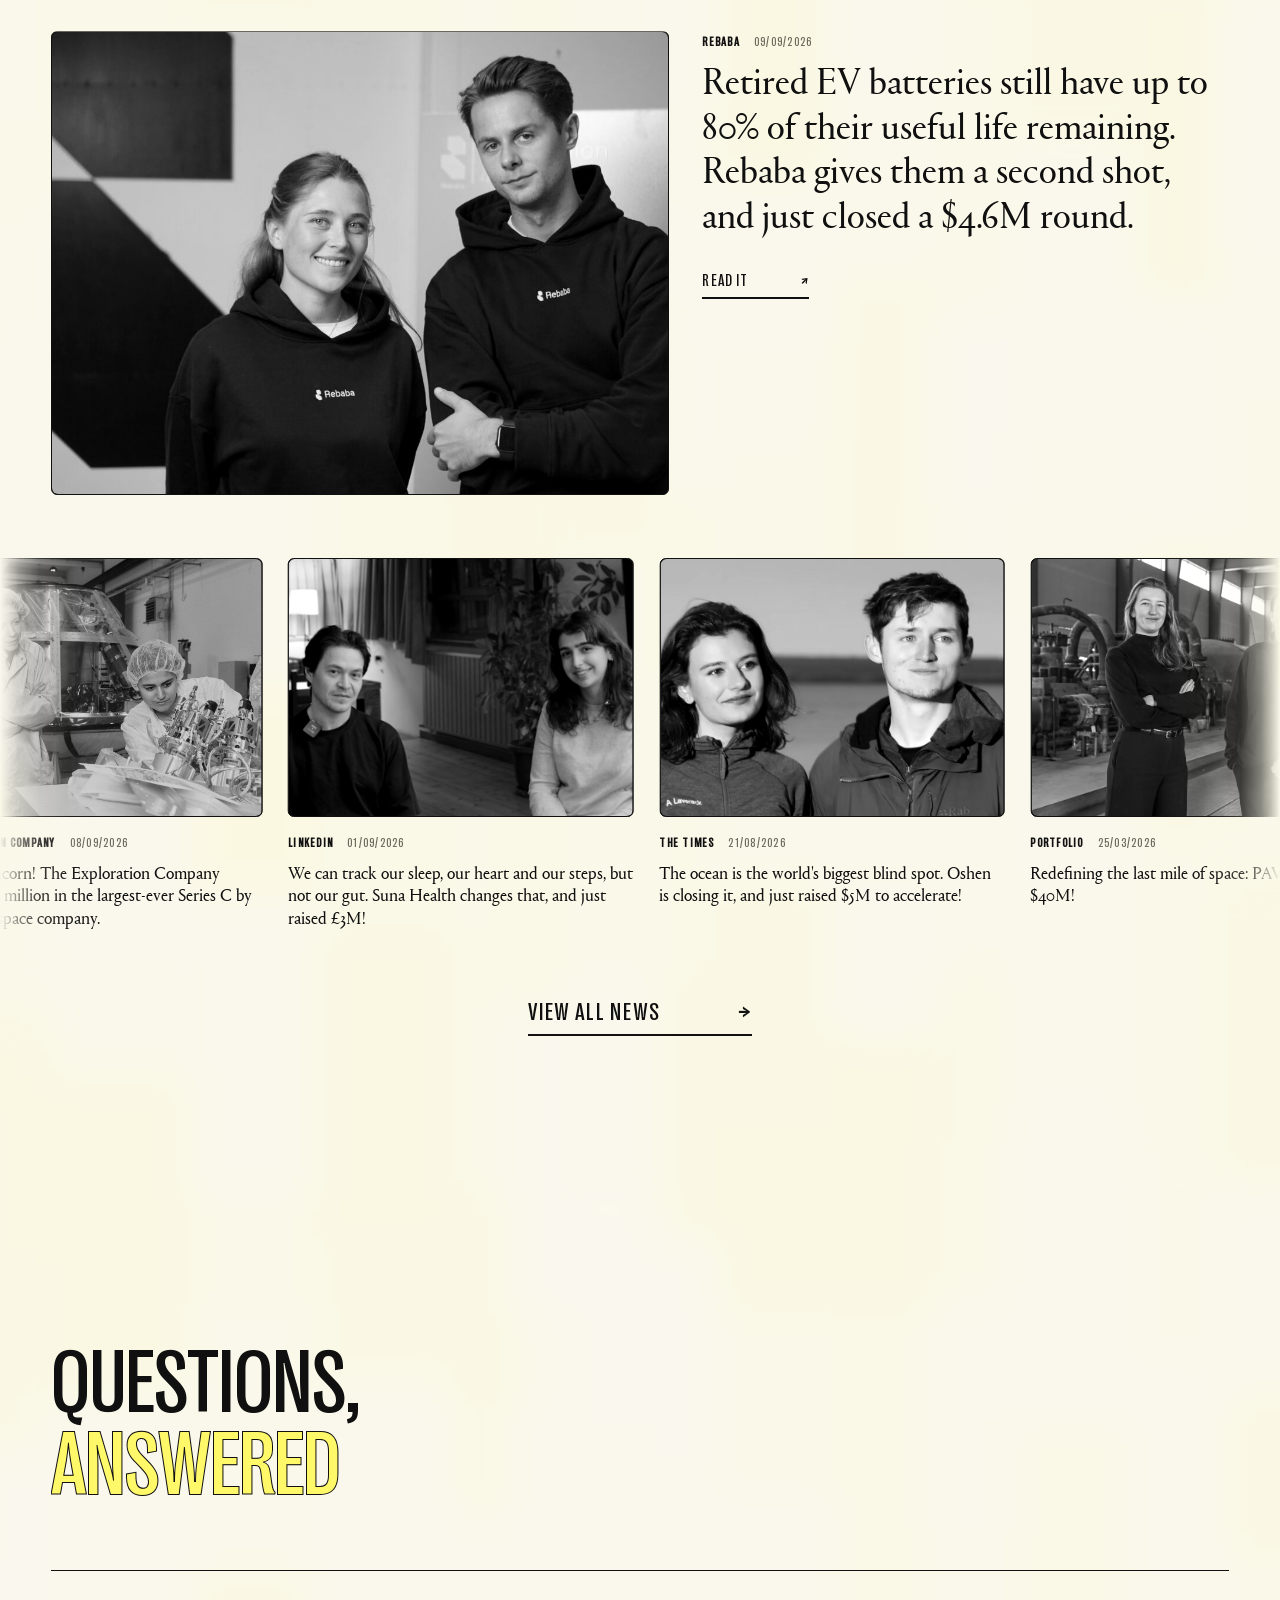
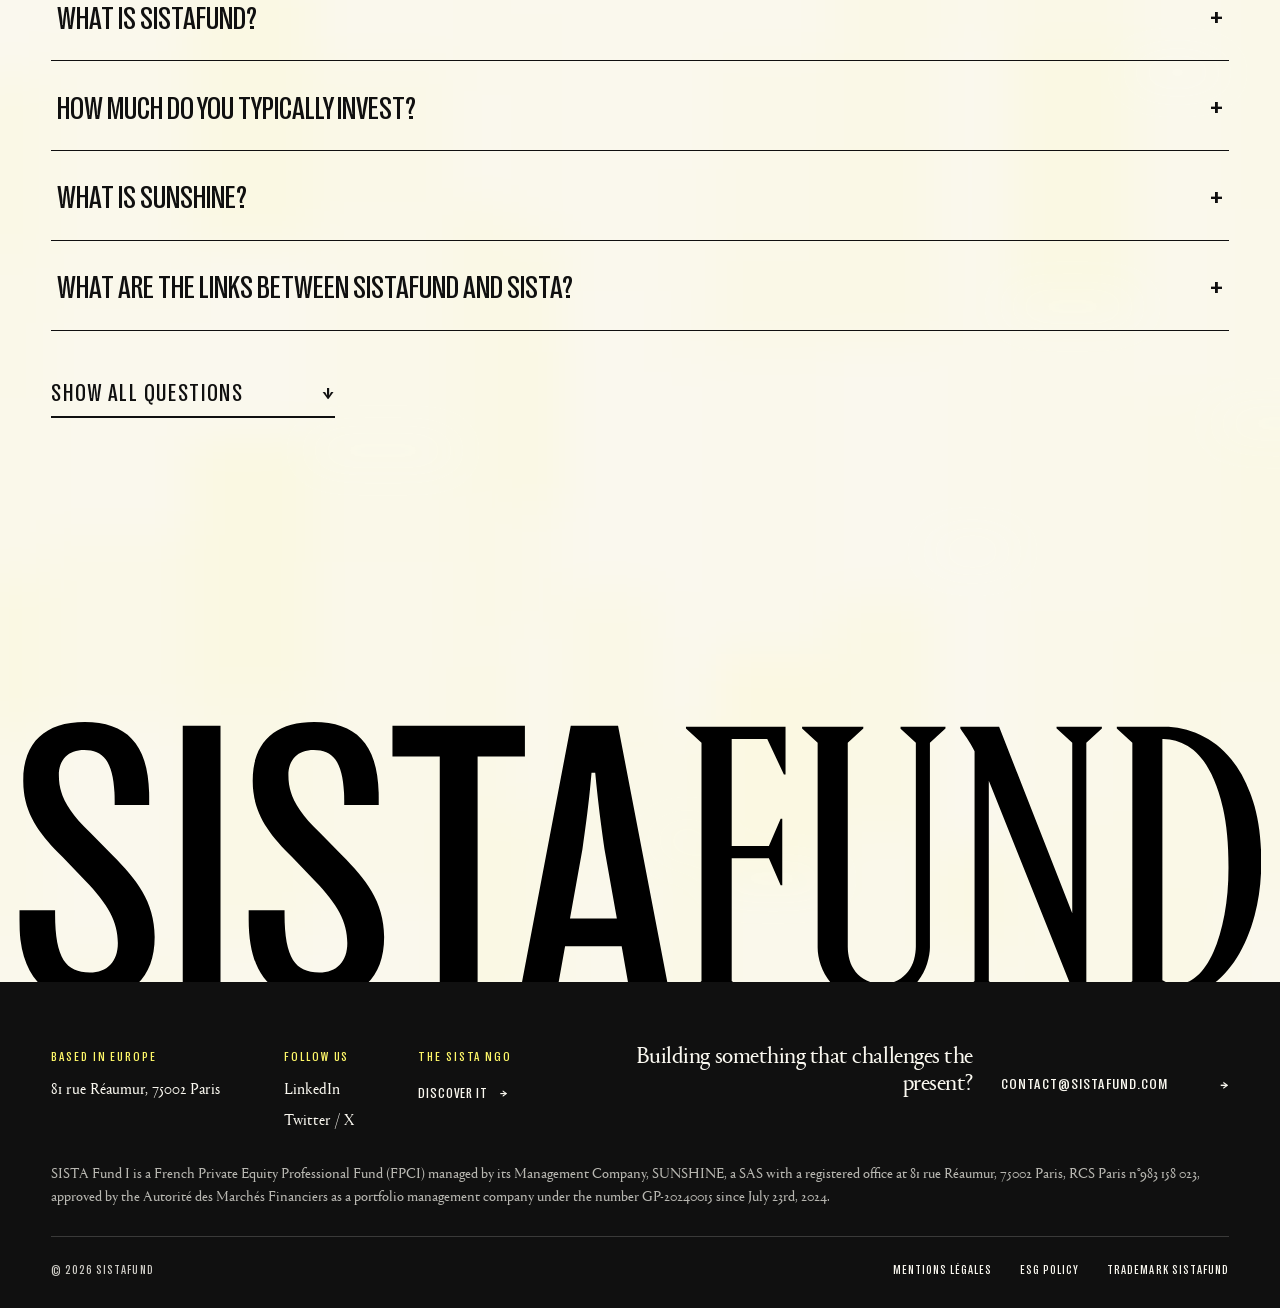
==== commit e5f4f4b1: "Apply 6px border-radius to both containers and images (frames + photos), CSS v=400 Co-Authored-By: C" ====
--- a/index.html
+++ b/index.html
@@ -6,7 +6,7 @@
 <title>SISTAFUND | Backing Europe's next generation of leaders</title>
 <meta name="description" content="SISTAFUND is a pan-European early-stage venture fund backing breakthrough technology companies founded by women and gender-balanced teams.">
 <link rel="icon" href="data:image/svg+xml,<svg xmlns='http://www.w3.org/2000/svg' viewBox='0 0 100 100'><rect width='100' height='100' fill='%23FFF868'/><text x='50' y='76' font-size='72' font-family='Georgia,serif' text-anchor='middle' fill='%23101010'>S</text></svg>">
-<link rel="stylesheet" href="style.css?v=399">
+<link rel="stylesheet" href="style.css?v=400">
 </head>
 <body>
 
--- a/style.css
+++ b/style.css
@@ -47,9 +47,10 @@
 }
 
 * { margin: 0; padding: 0; box-sizing: border-box; }
-.m-shot img, .doc-photo img, .m-plate, .ncard-shot, .pf-logo, .pf-all-card,
-.pcf-frame img, .lp-photo img, .team-face img, .inst-card img,
-.grow-frame, .comm-pile img { border-radius: 6px; }
+.m-shot, .m-shot img, .doc-photo, .doc-photo img, .m-plate, .ncard-shot, .ncard-shot img,
+.pf-logo, .pf-card, .pf-all-card, .pcf-frame, .pcf-frame img,
+.lp-photo, .lp-photo img, .team-face, .team-face img, .inst-card, .inst-card img,
+.grow-frame, .comm-pile img, .comm-shot { border-radius: 6px; overflow: hidden; }
 
 html { scroll-behavior: smooth; }
 
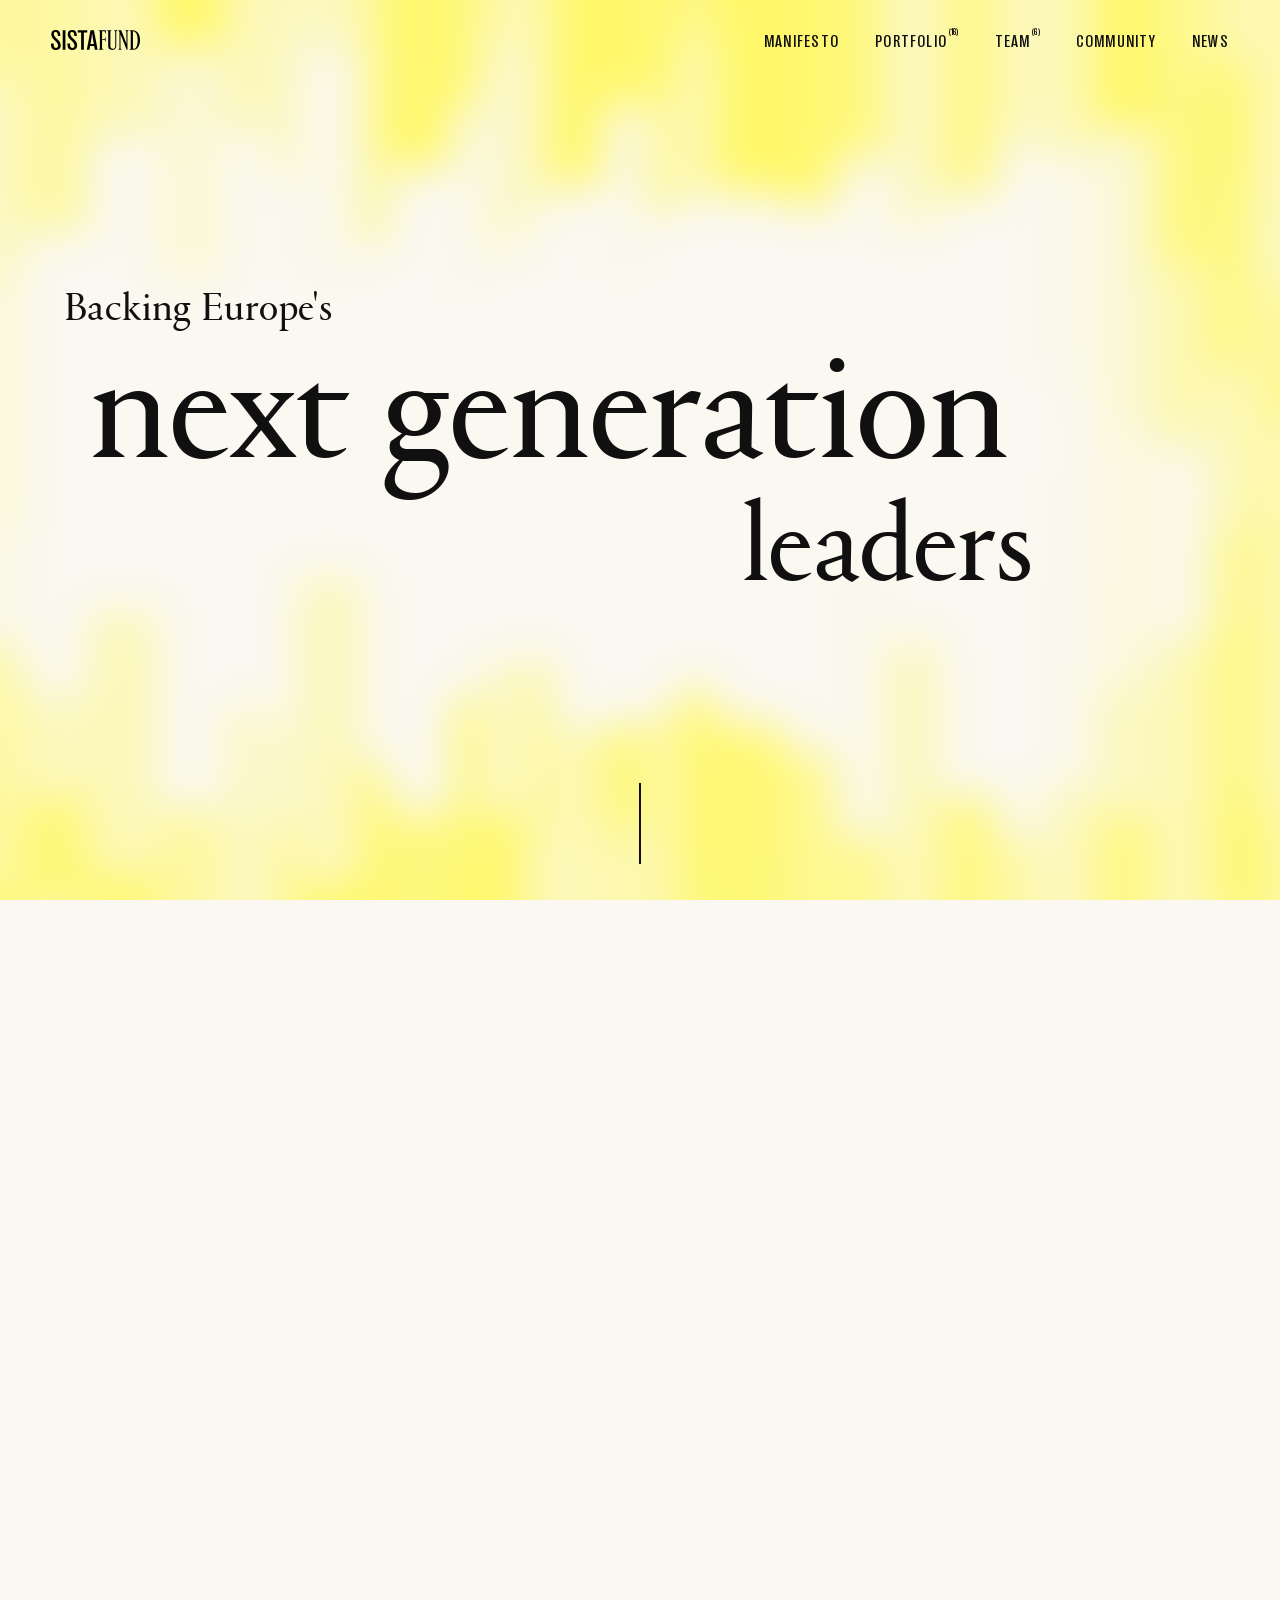
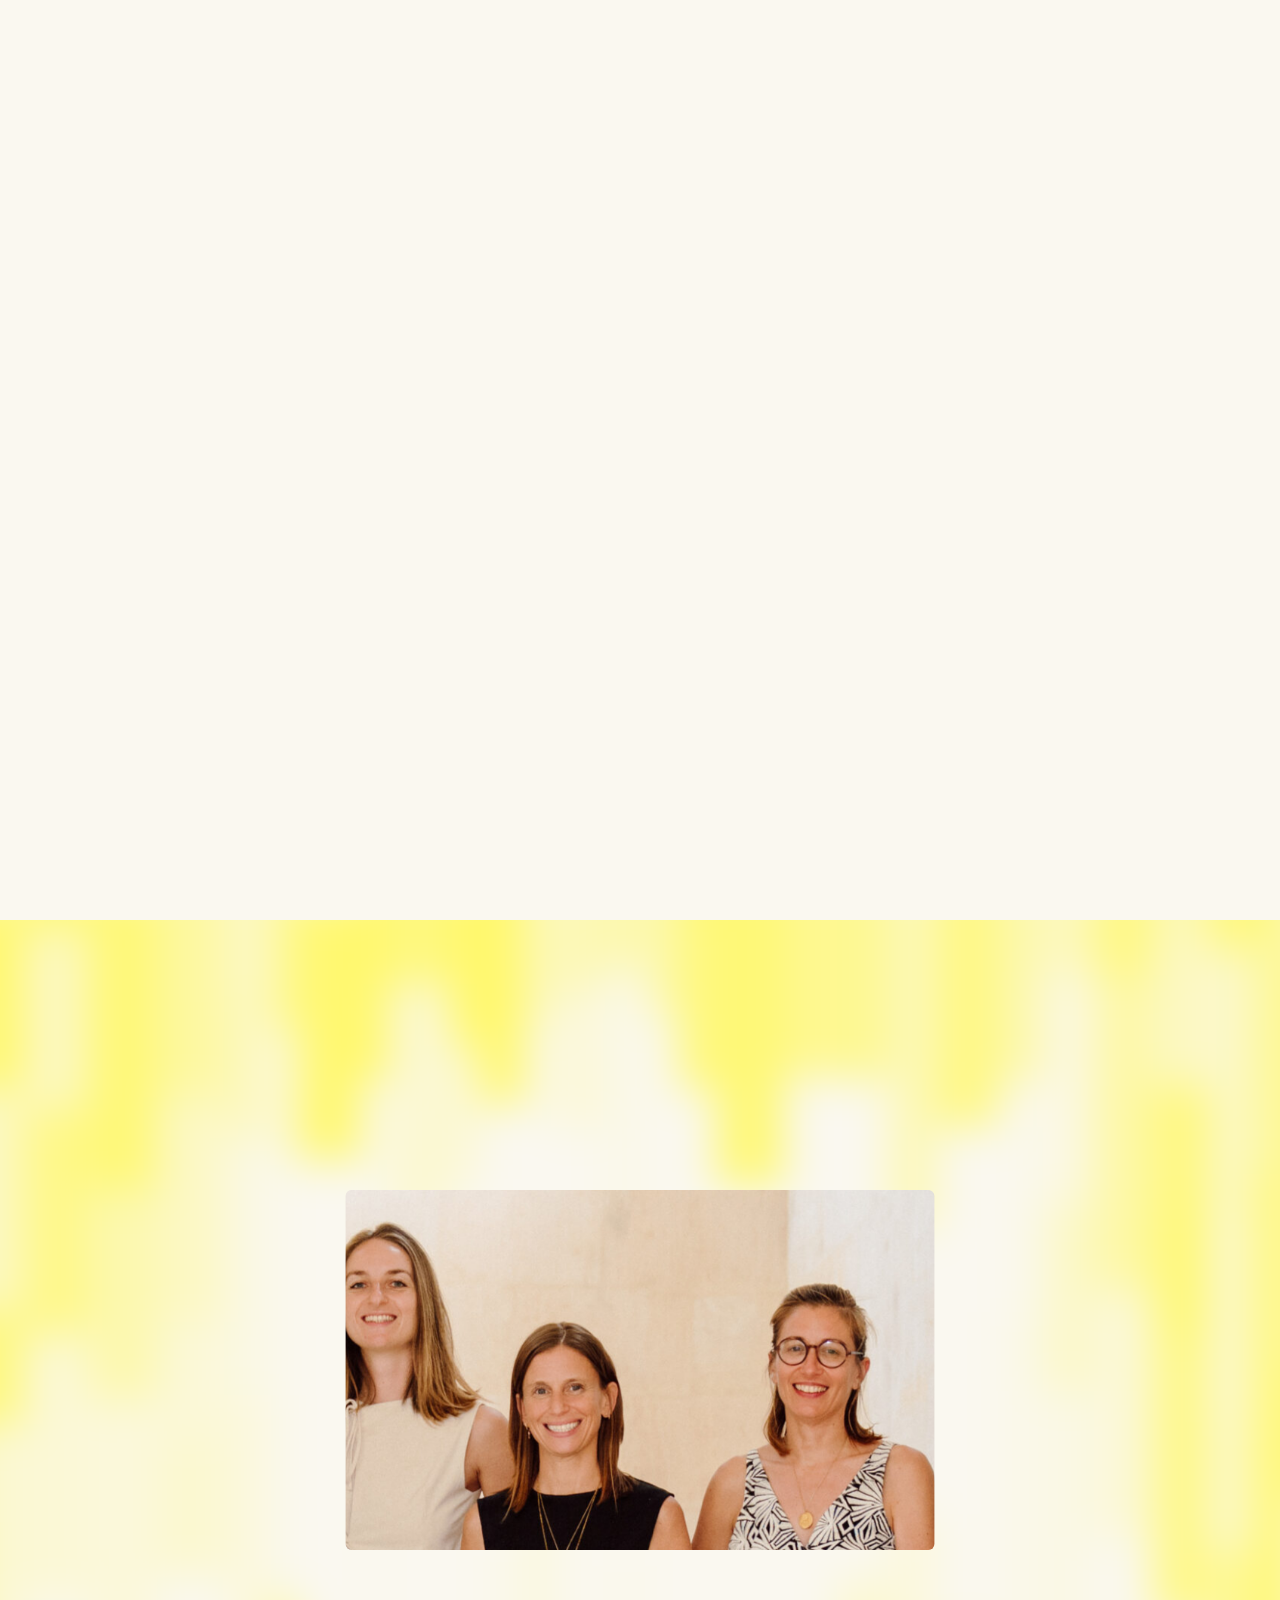
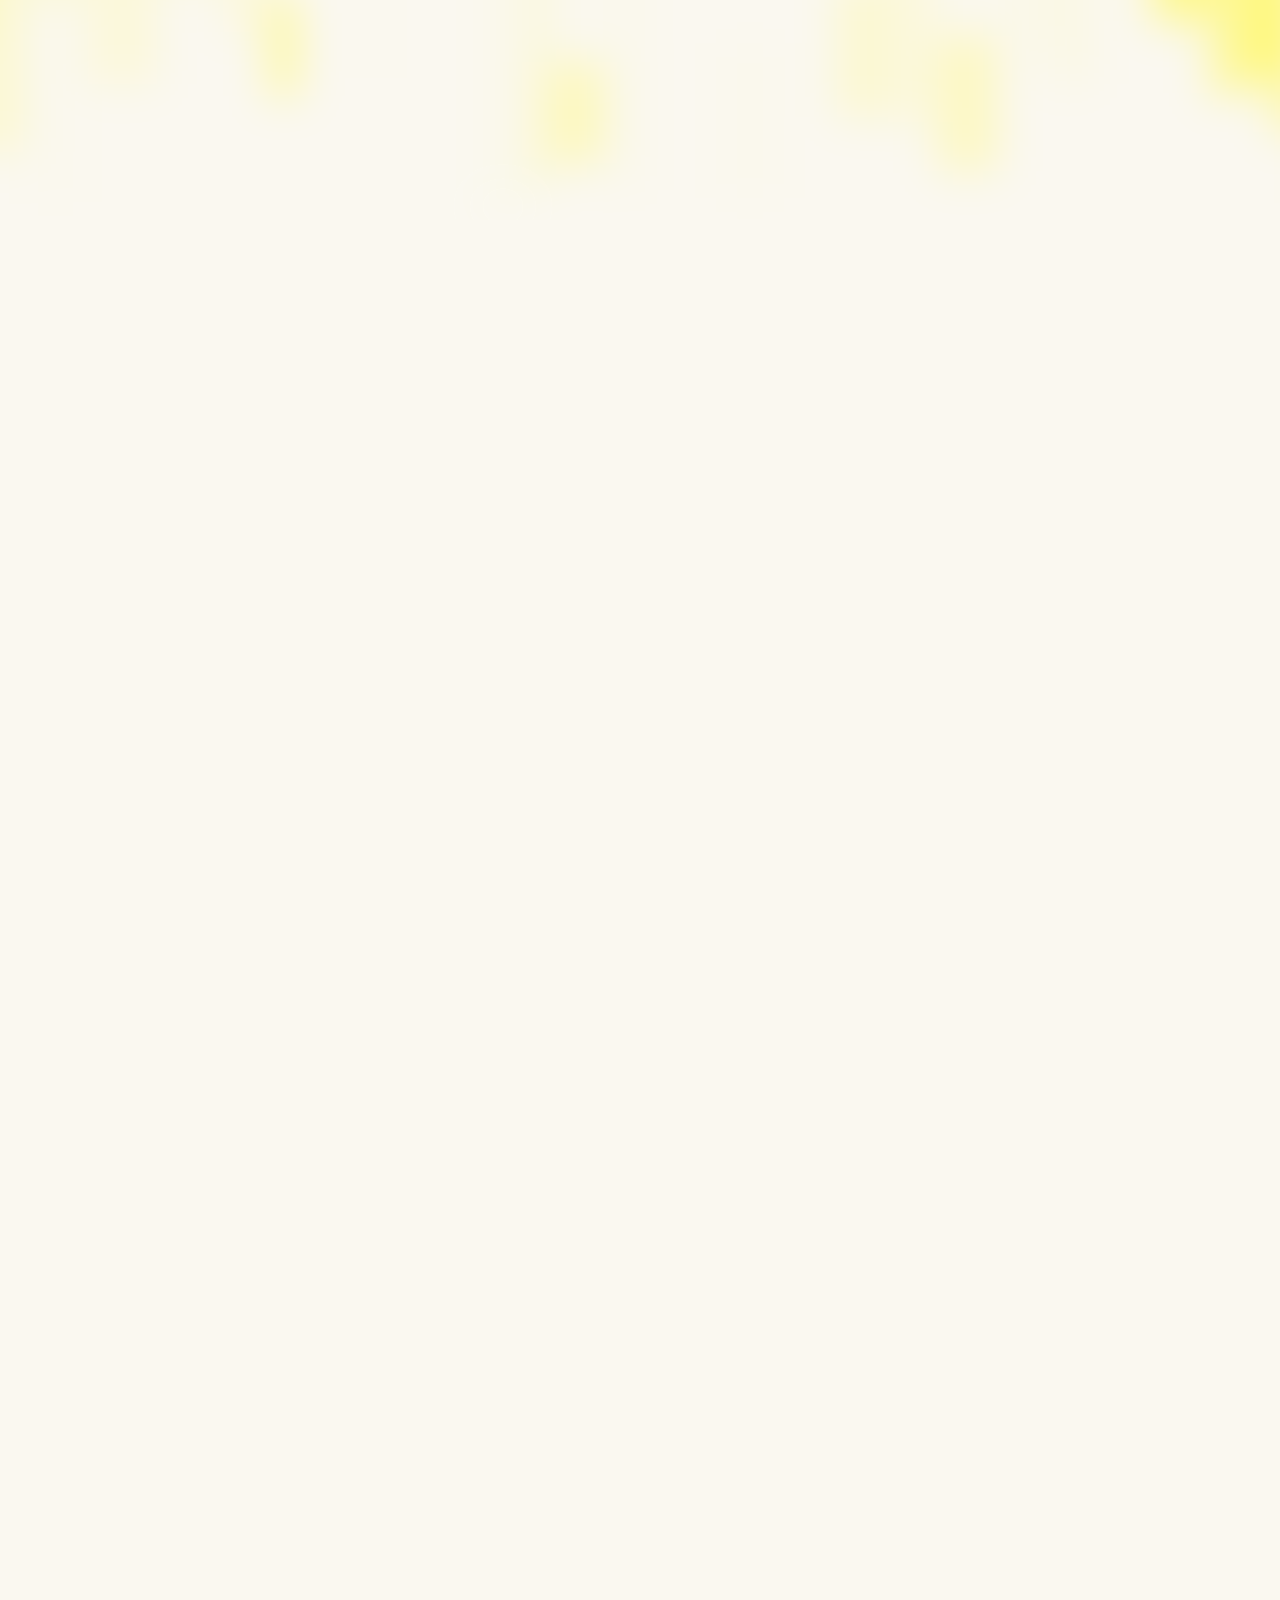
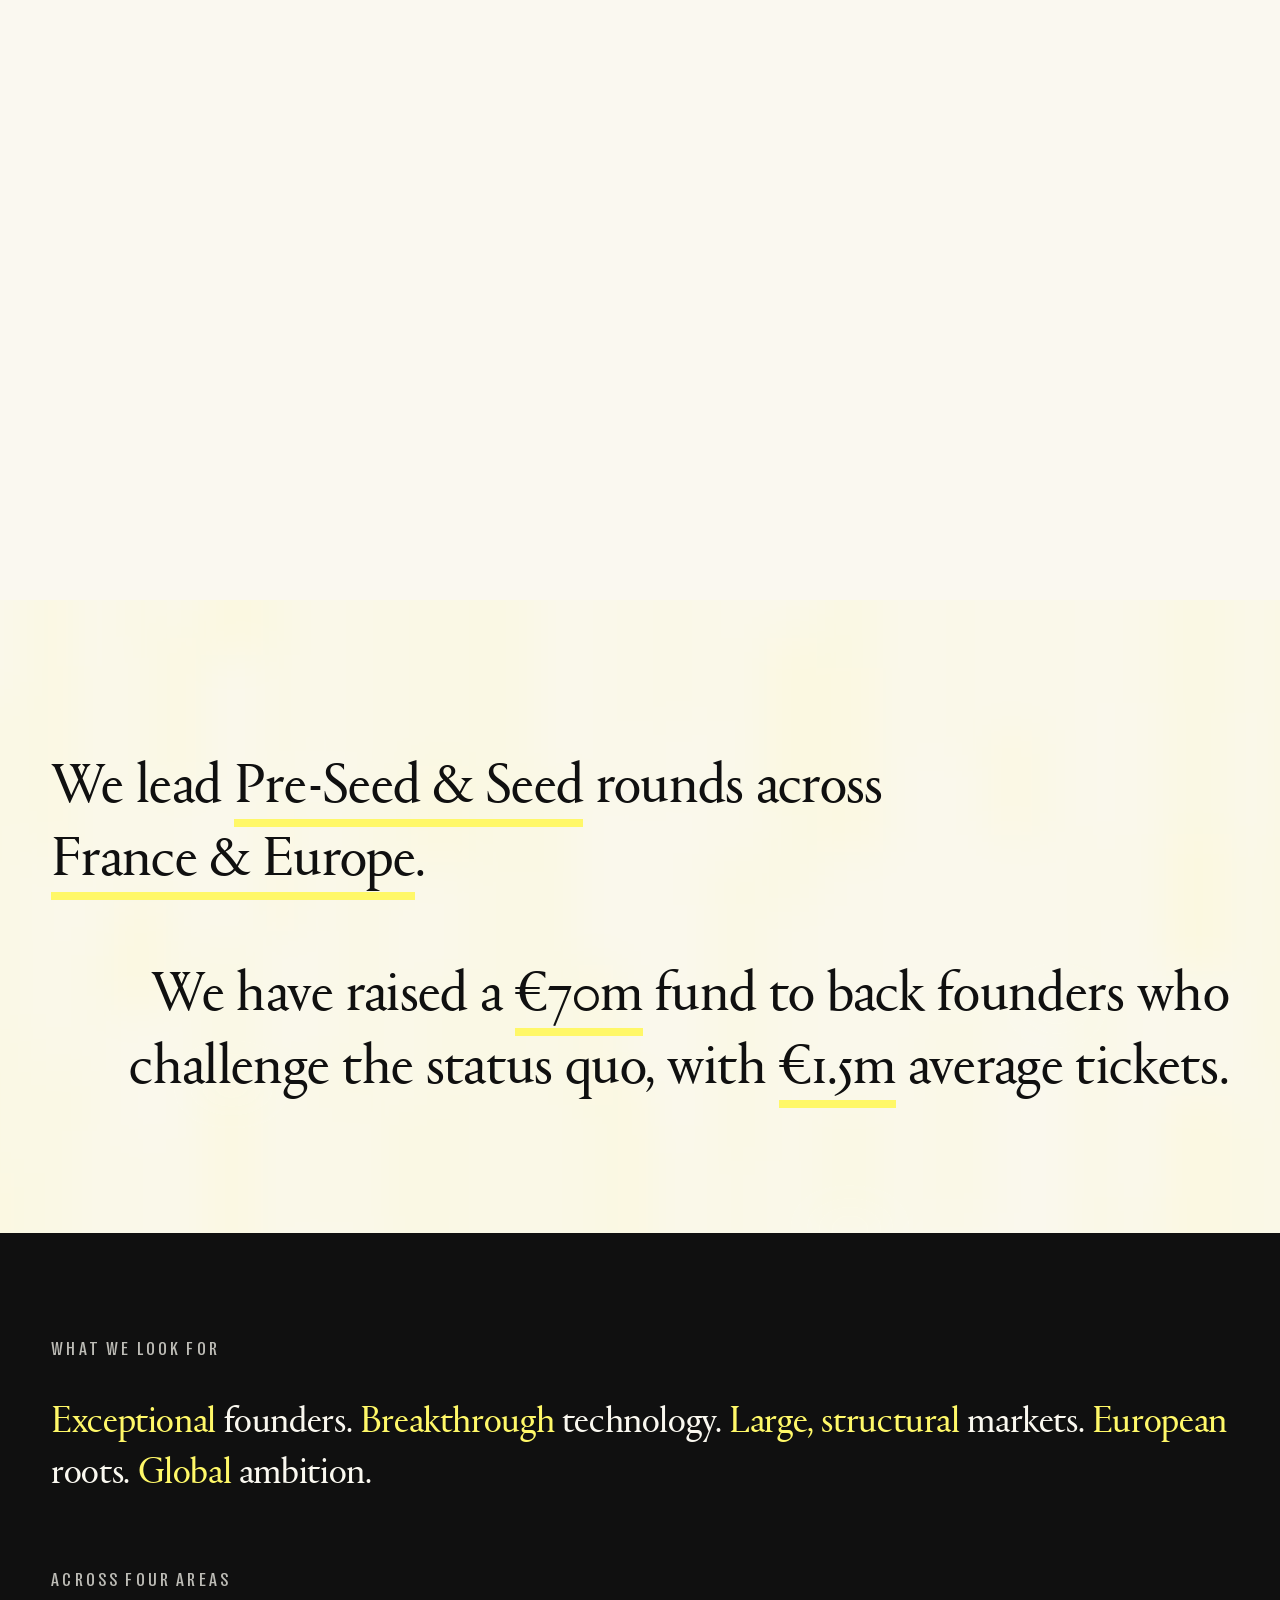
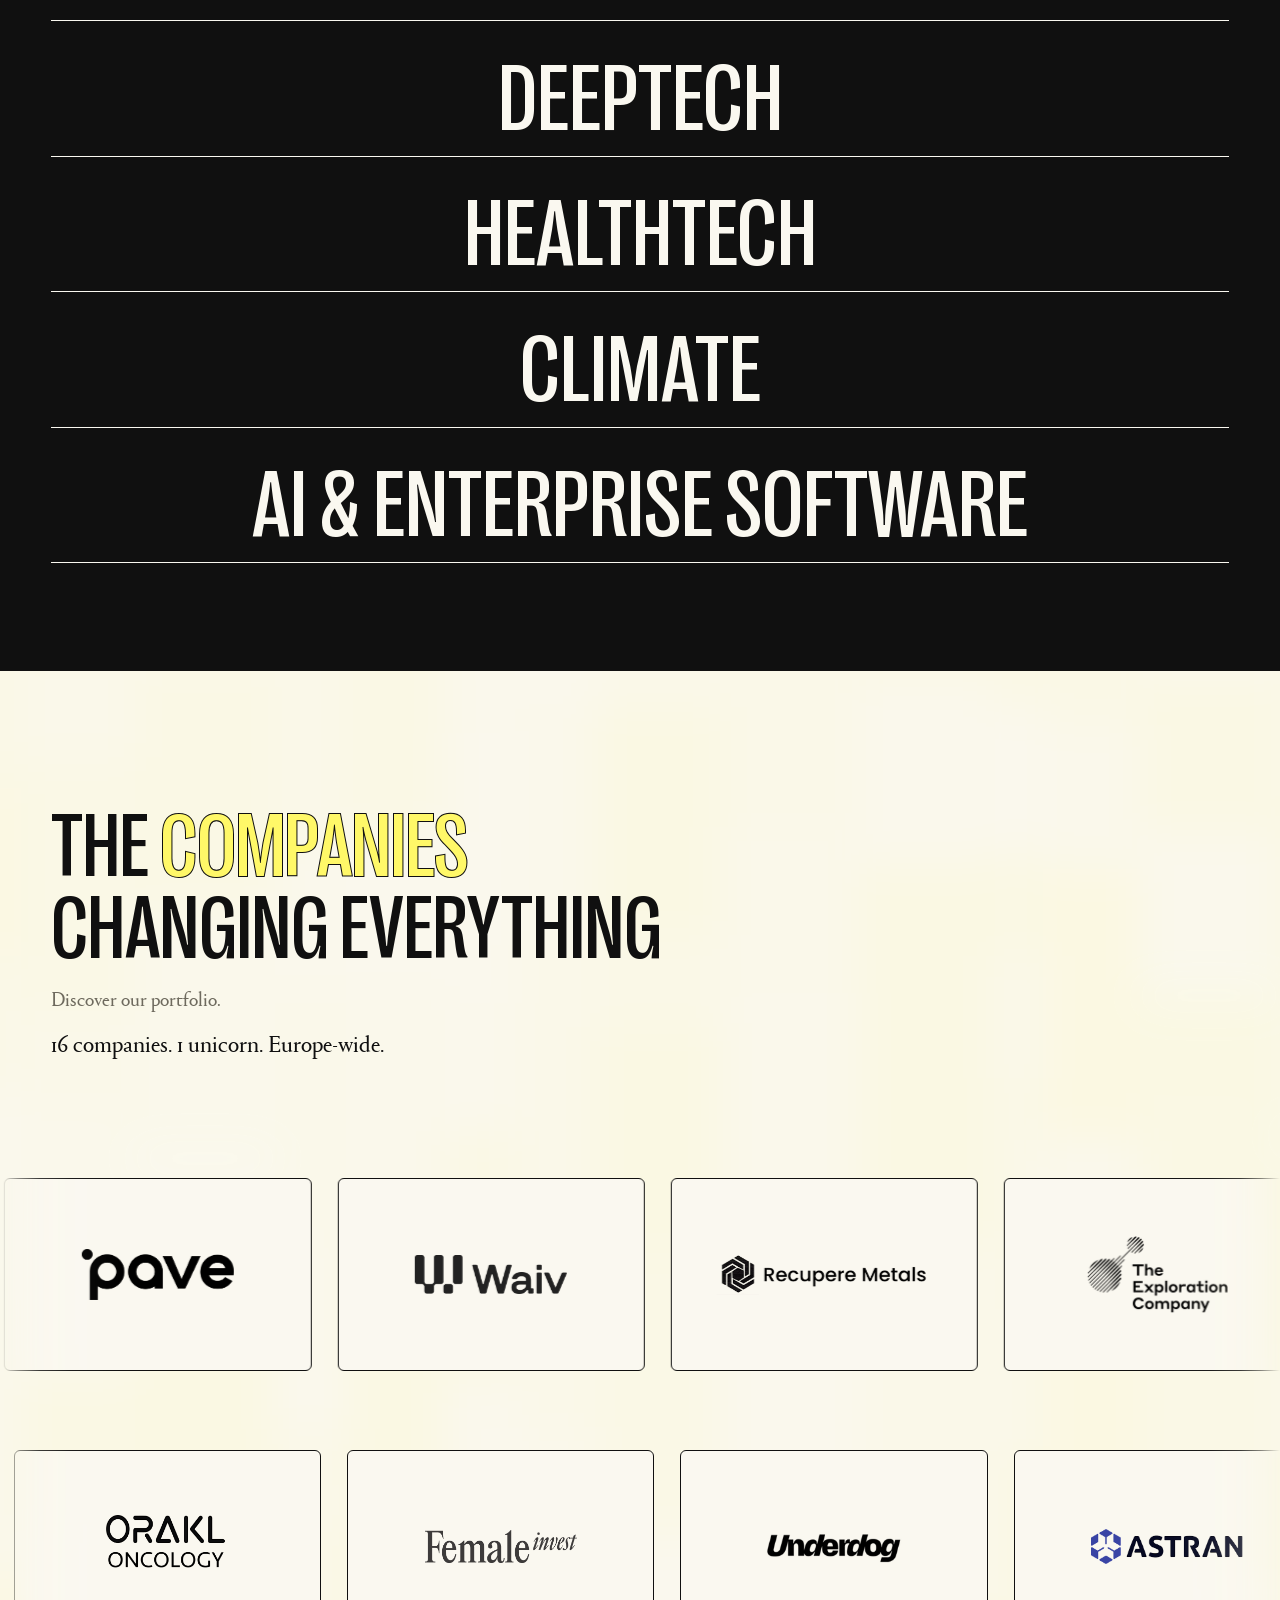
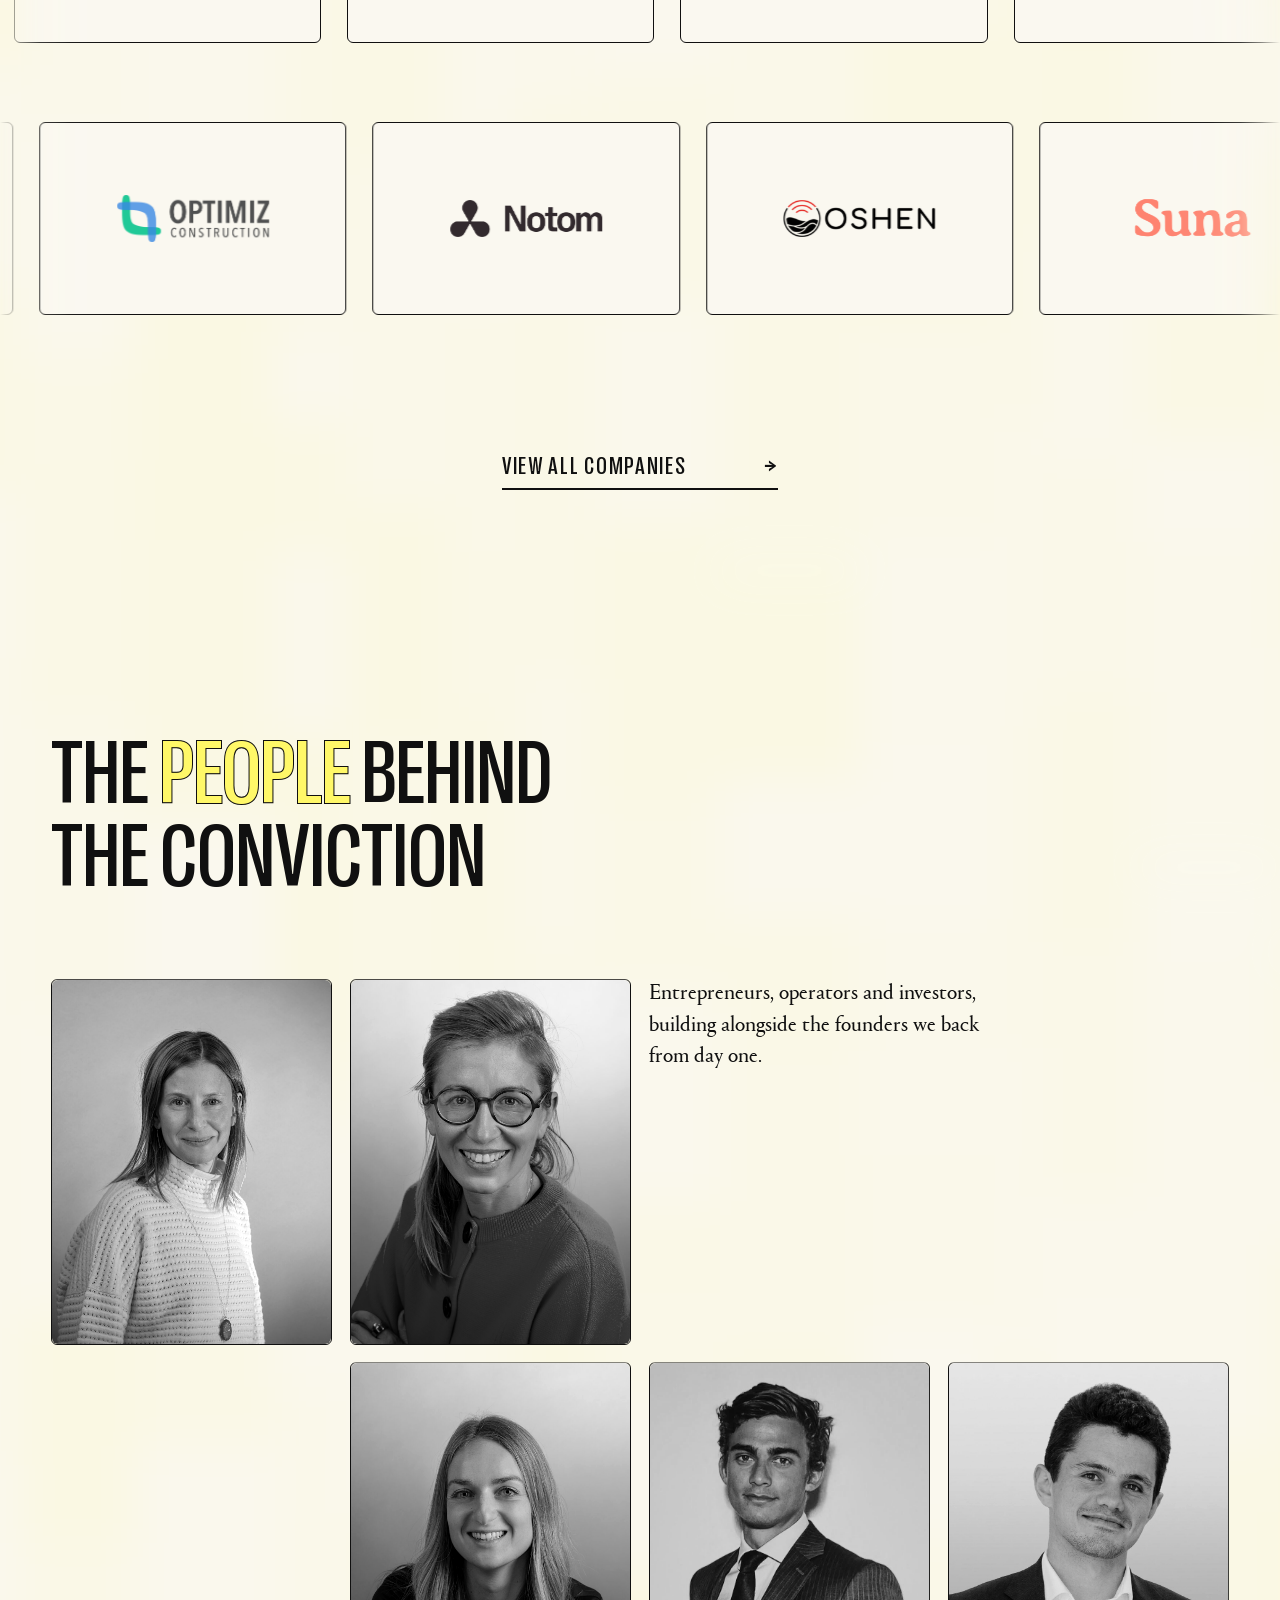
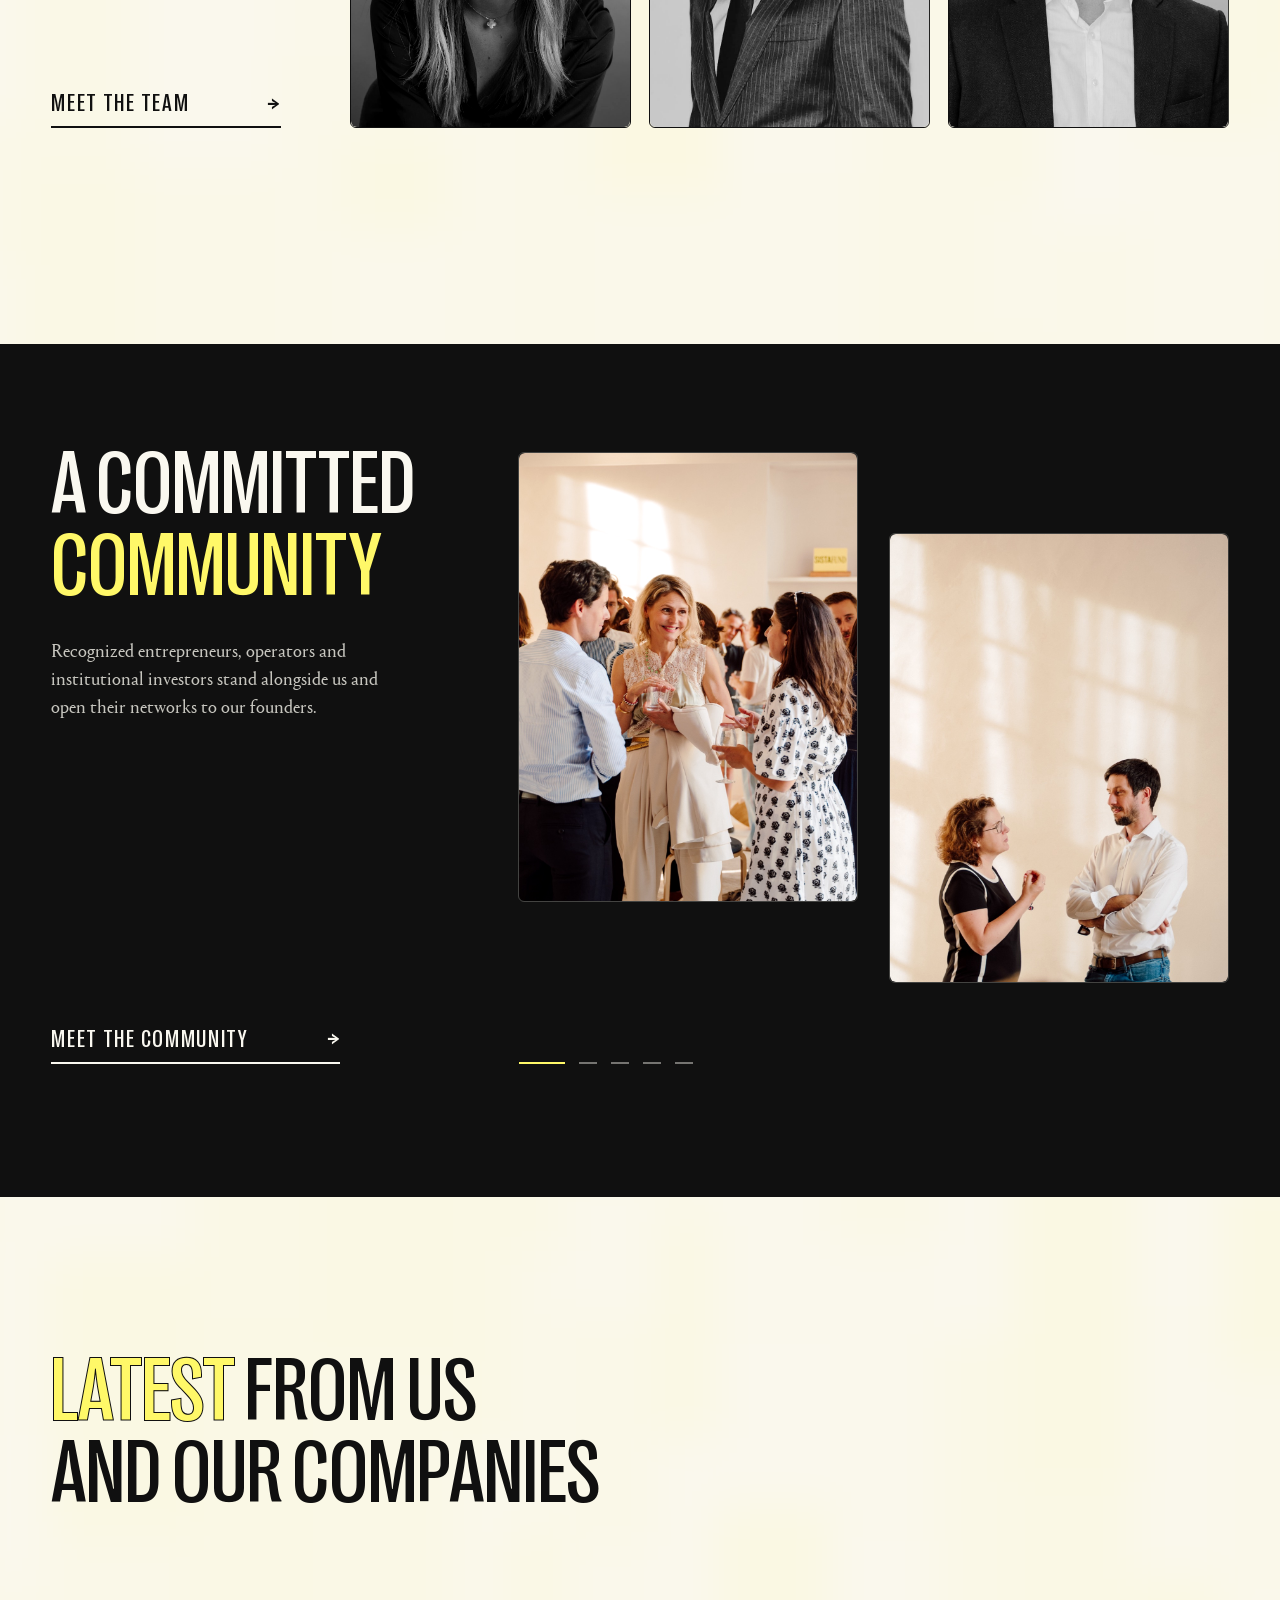
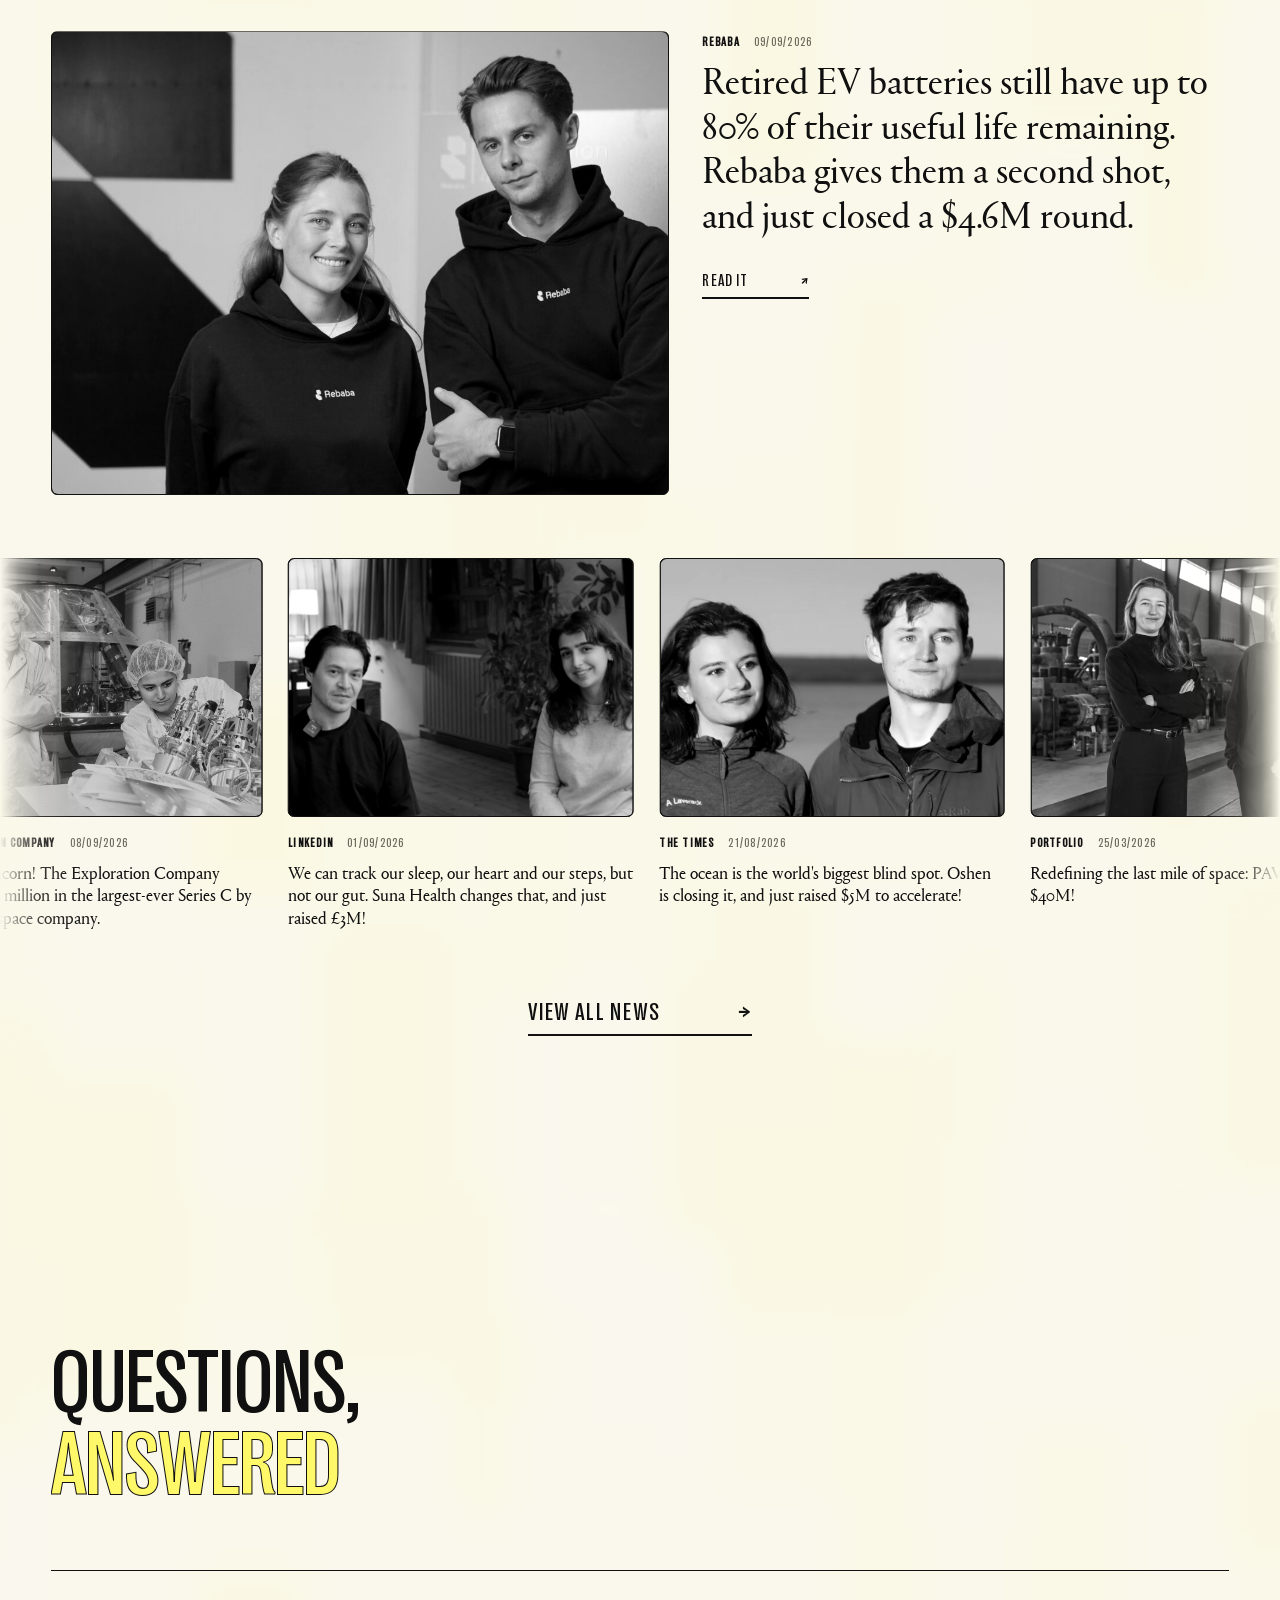
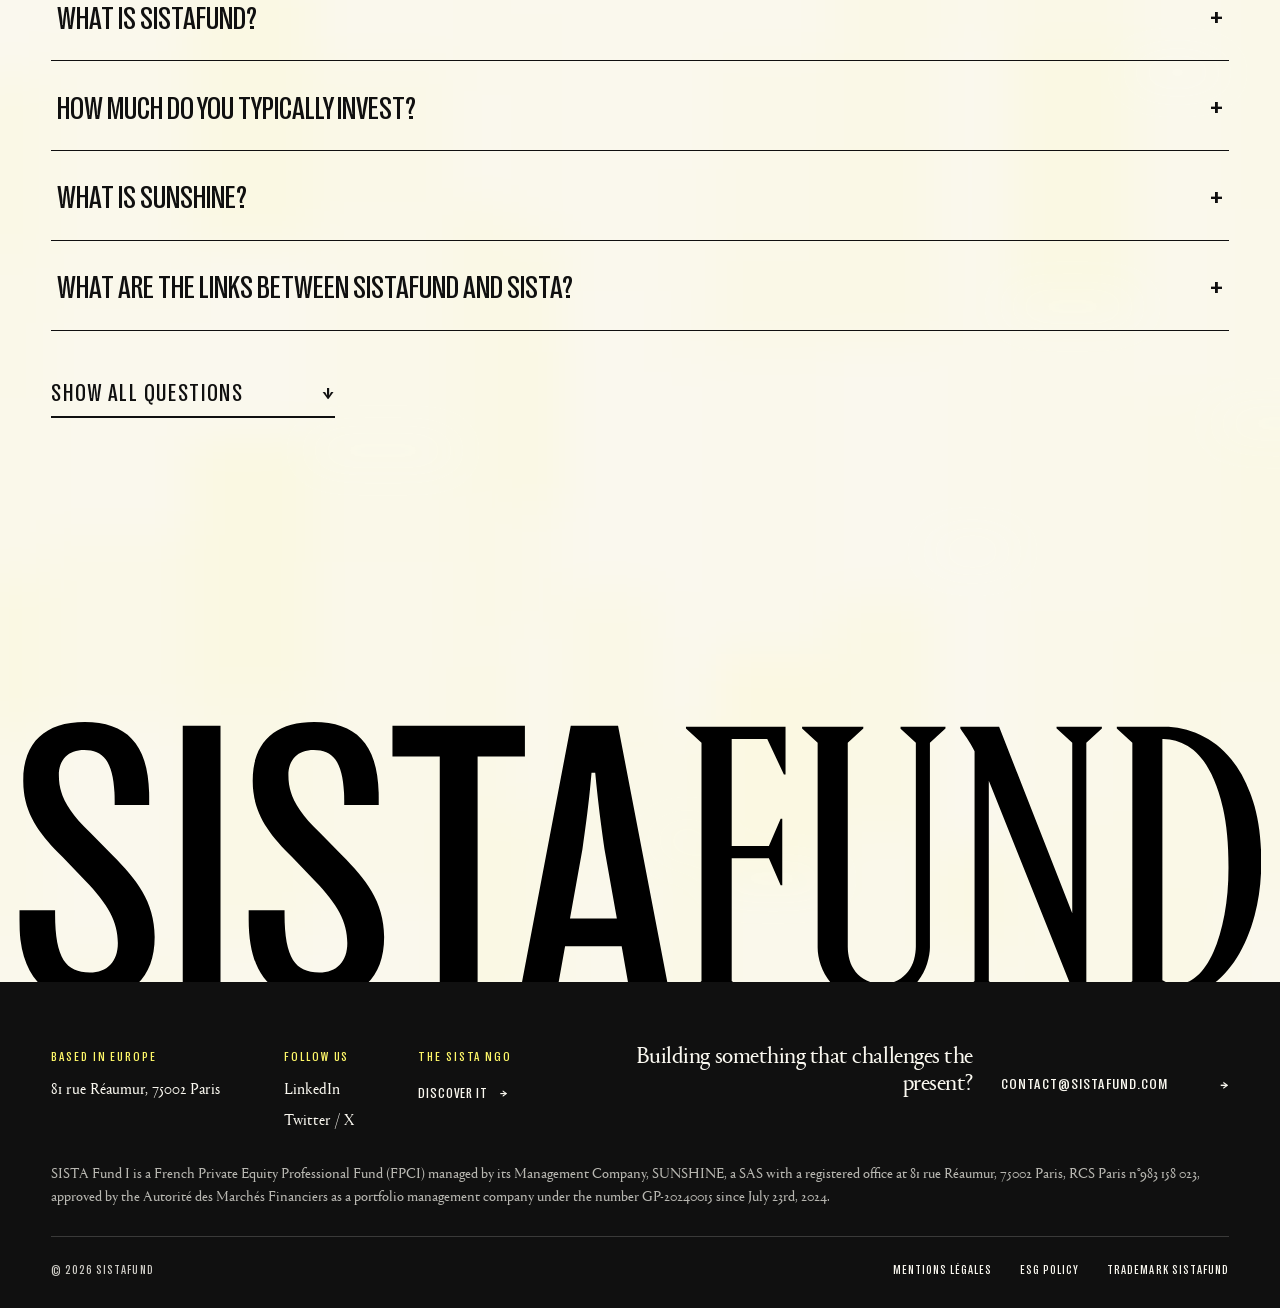
==== commit 6301576b: "Add round 6px to grow-frame clip-path (CSS + JS animation), bump v=401/53 Co-Authored-By: Claude Opu" ====
--- a/index.html
+++ b/index.html
@@ -6,7 +6,7 @@
 <title>SISTAFUND | Backing Europe's next generation of leaders</title>
 <meta name="description" content="SISTAFUND is a pan-European early-stage venture fund backing breakthrough technology companies founded by women and gender-balanced teams.">
 <link rel="icon" href="data:image/svg+xml,<svg xmlns='http://www.w3.org/2000/svg' viewBox='0 0 100 100'><rect width='100' height='100' fill='%23FFF868'/><text x='50' y='76' font-size='72' font-family='Georgia,serif' text-anchor='middle' fill='%23101010'>S</text></svg>">
-<link rel="stylesheet" href="style.css?v=400">
+<link rel="stylesheet" href="style.css?v=401">
 </head>
 <body>
 
@@ -230,7 +230,7 @@
 
 <script src="data.js?v=22"></script>
 <script src="wall.js?v=2"></script>
-<script src="script.js?v=36"></script>
+<script src="script.js?v=53"></script>
 <script src="reveal.js?v=52"></script>
 </body>
 </html>
--- a/style.css
+++ b/style.css
@@ -372,7 +372,7 @@
 }
 .grow-frame {
   position: absolute; inset: 0;
-  clip-path: inset(30% 27% 30% 27%);
+  clip-path: inset(30% 27% 30% 27% round 6px);
   will-change: clip-path;
 }
 .grow-frame img {
@@ -413,7 +413,7 @@
 @media (max-width: 900px) {
   .grow-pin { height: 260vh; }
   .grow-copy { grid-template-columns: 1fr; gap: 3vh; }
-  .grow-frame { clip-path: inset(24% 8% 24% 8%); }
+  .grow-frame { clip-path: inset(24% 8% 24% 8% round 6px); }
   .grow-side .btn { margin-top: 3.2vh; }
 }
 
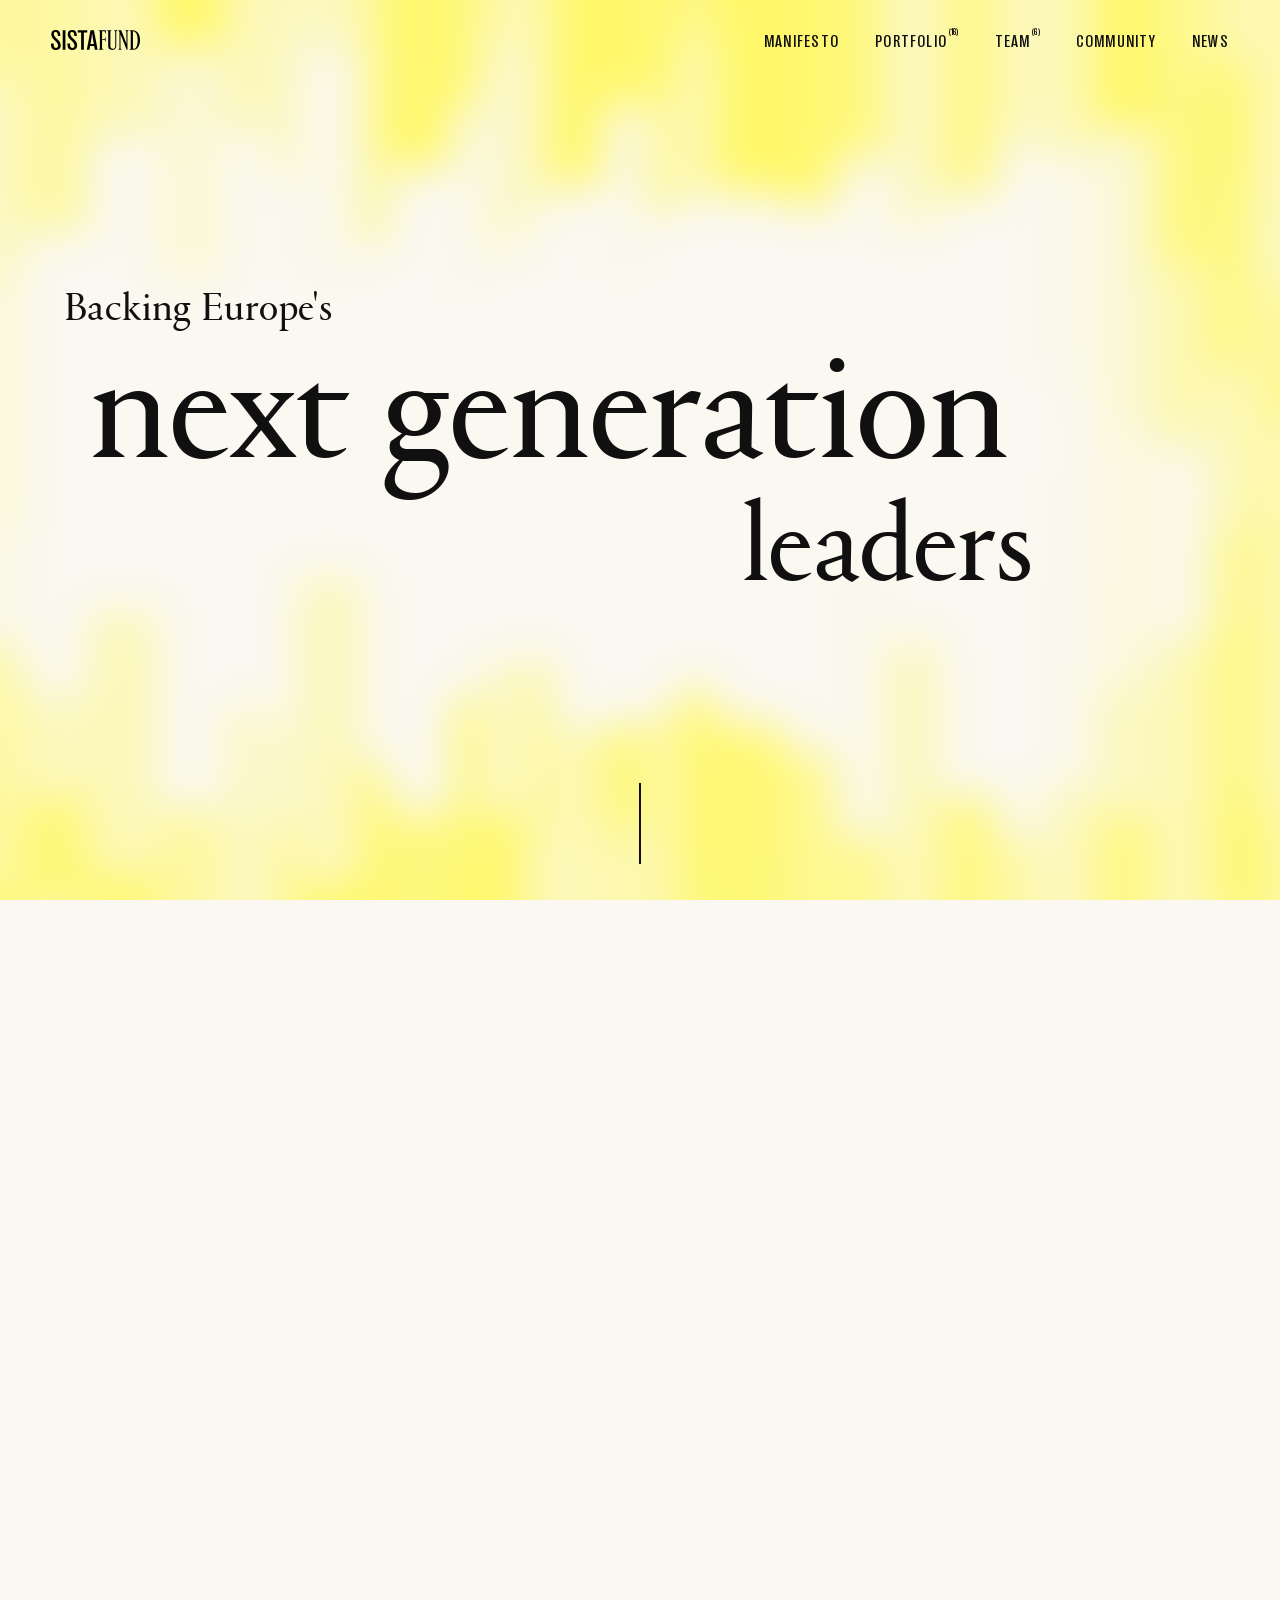
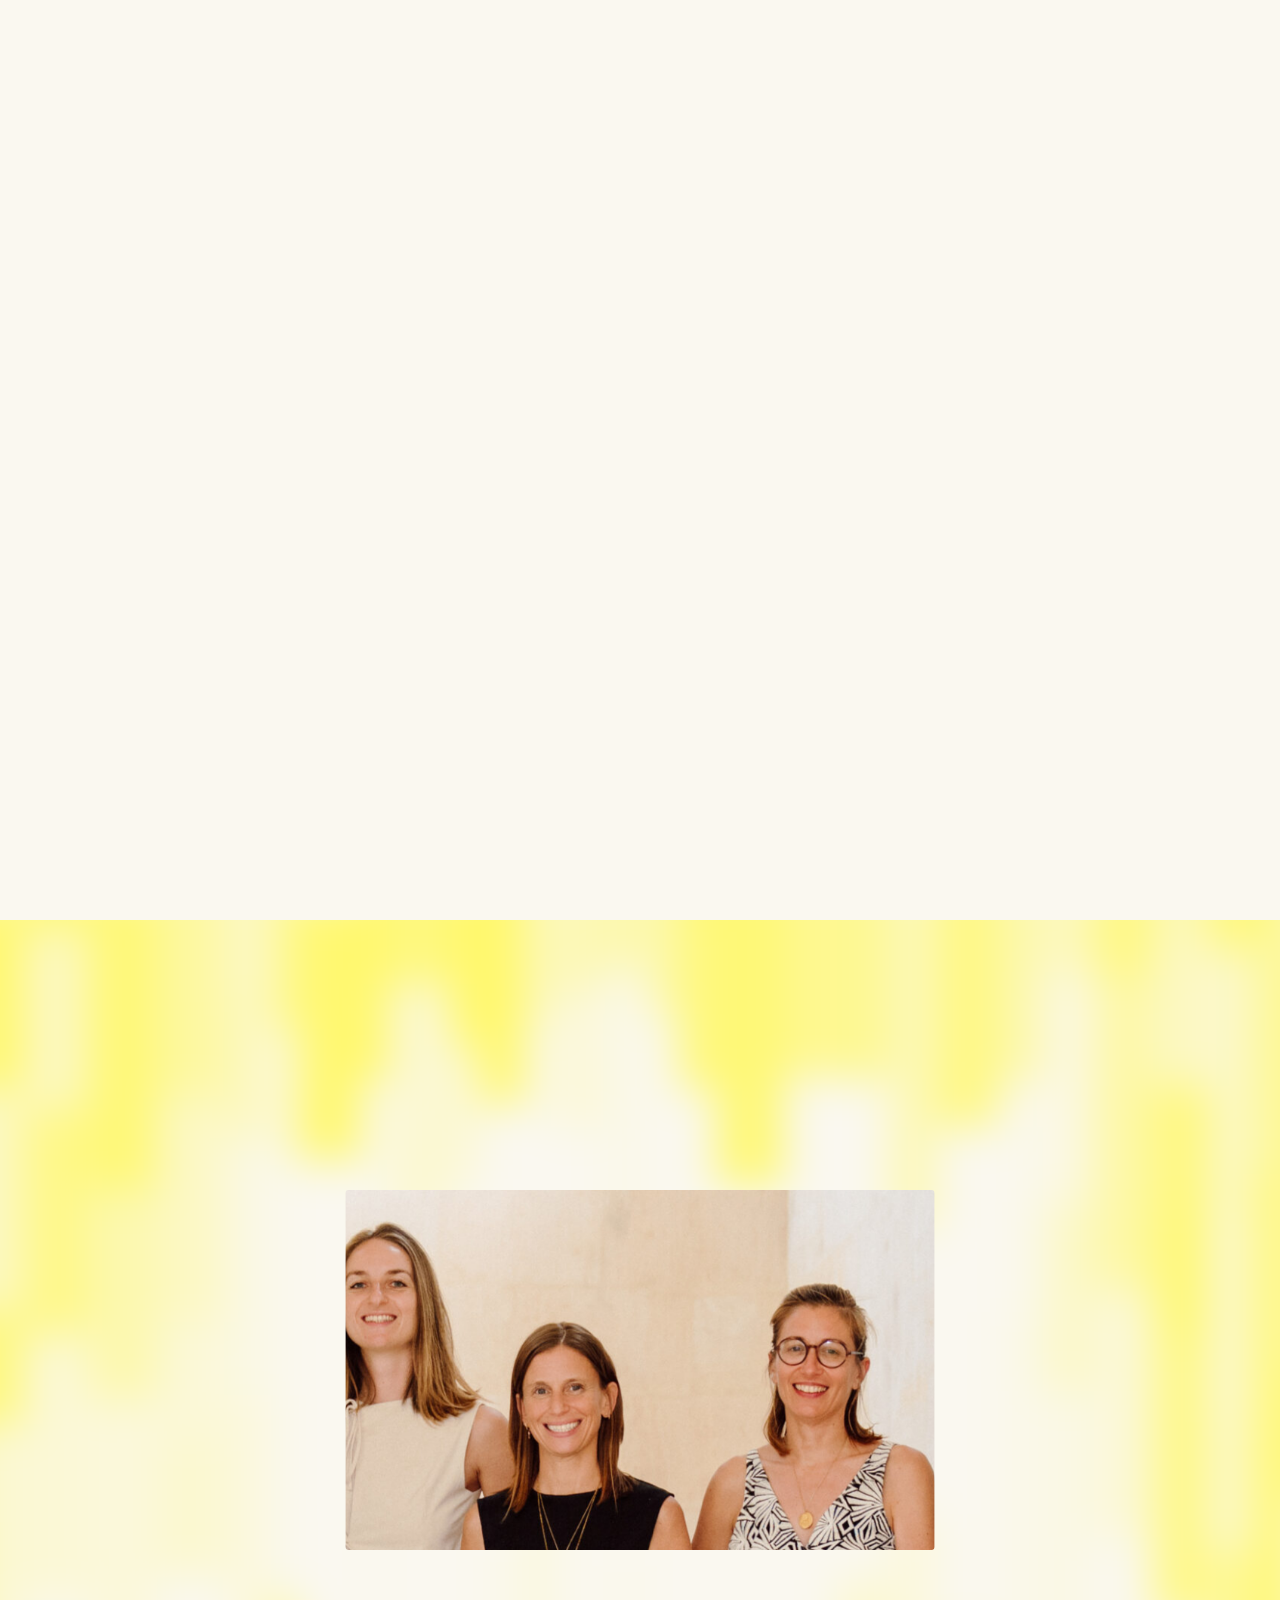
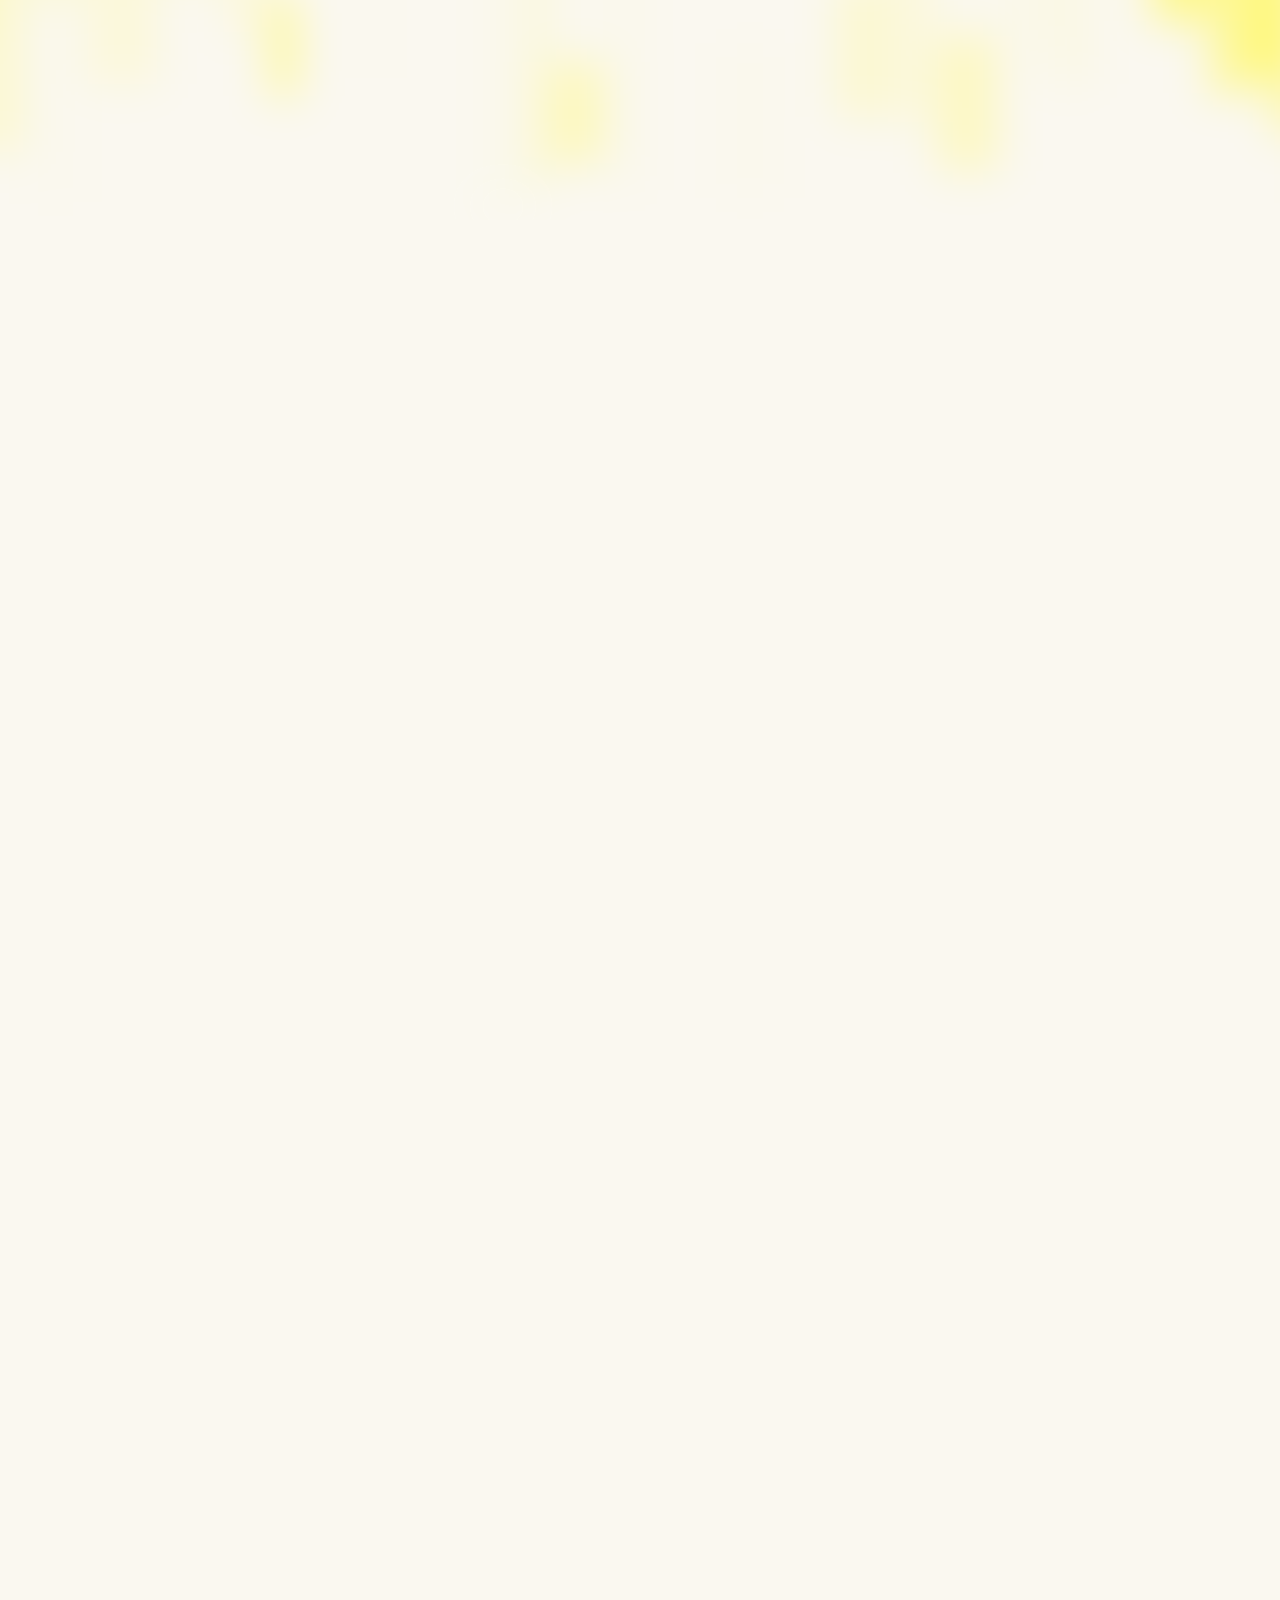
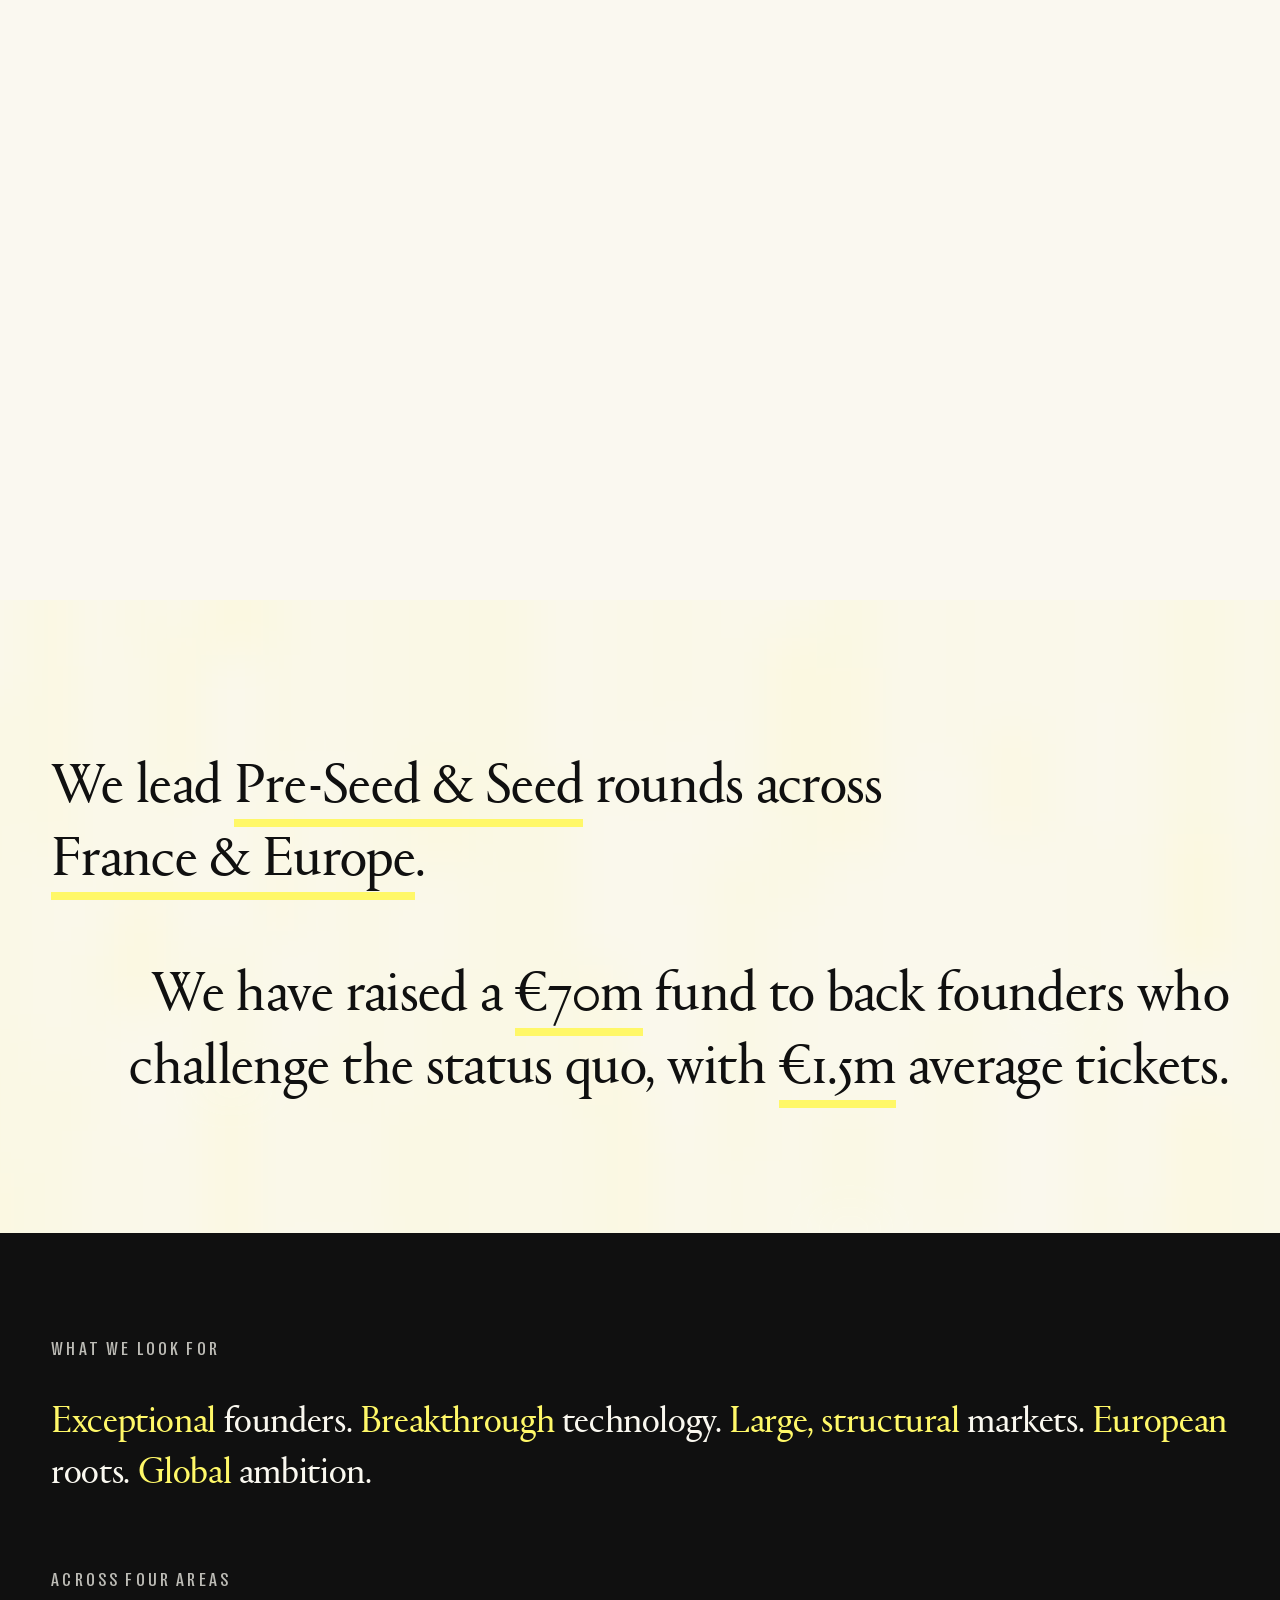
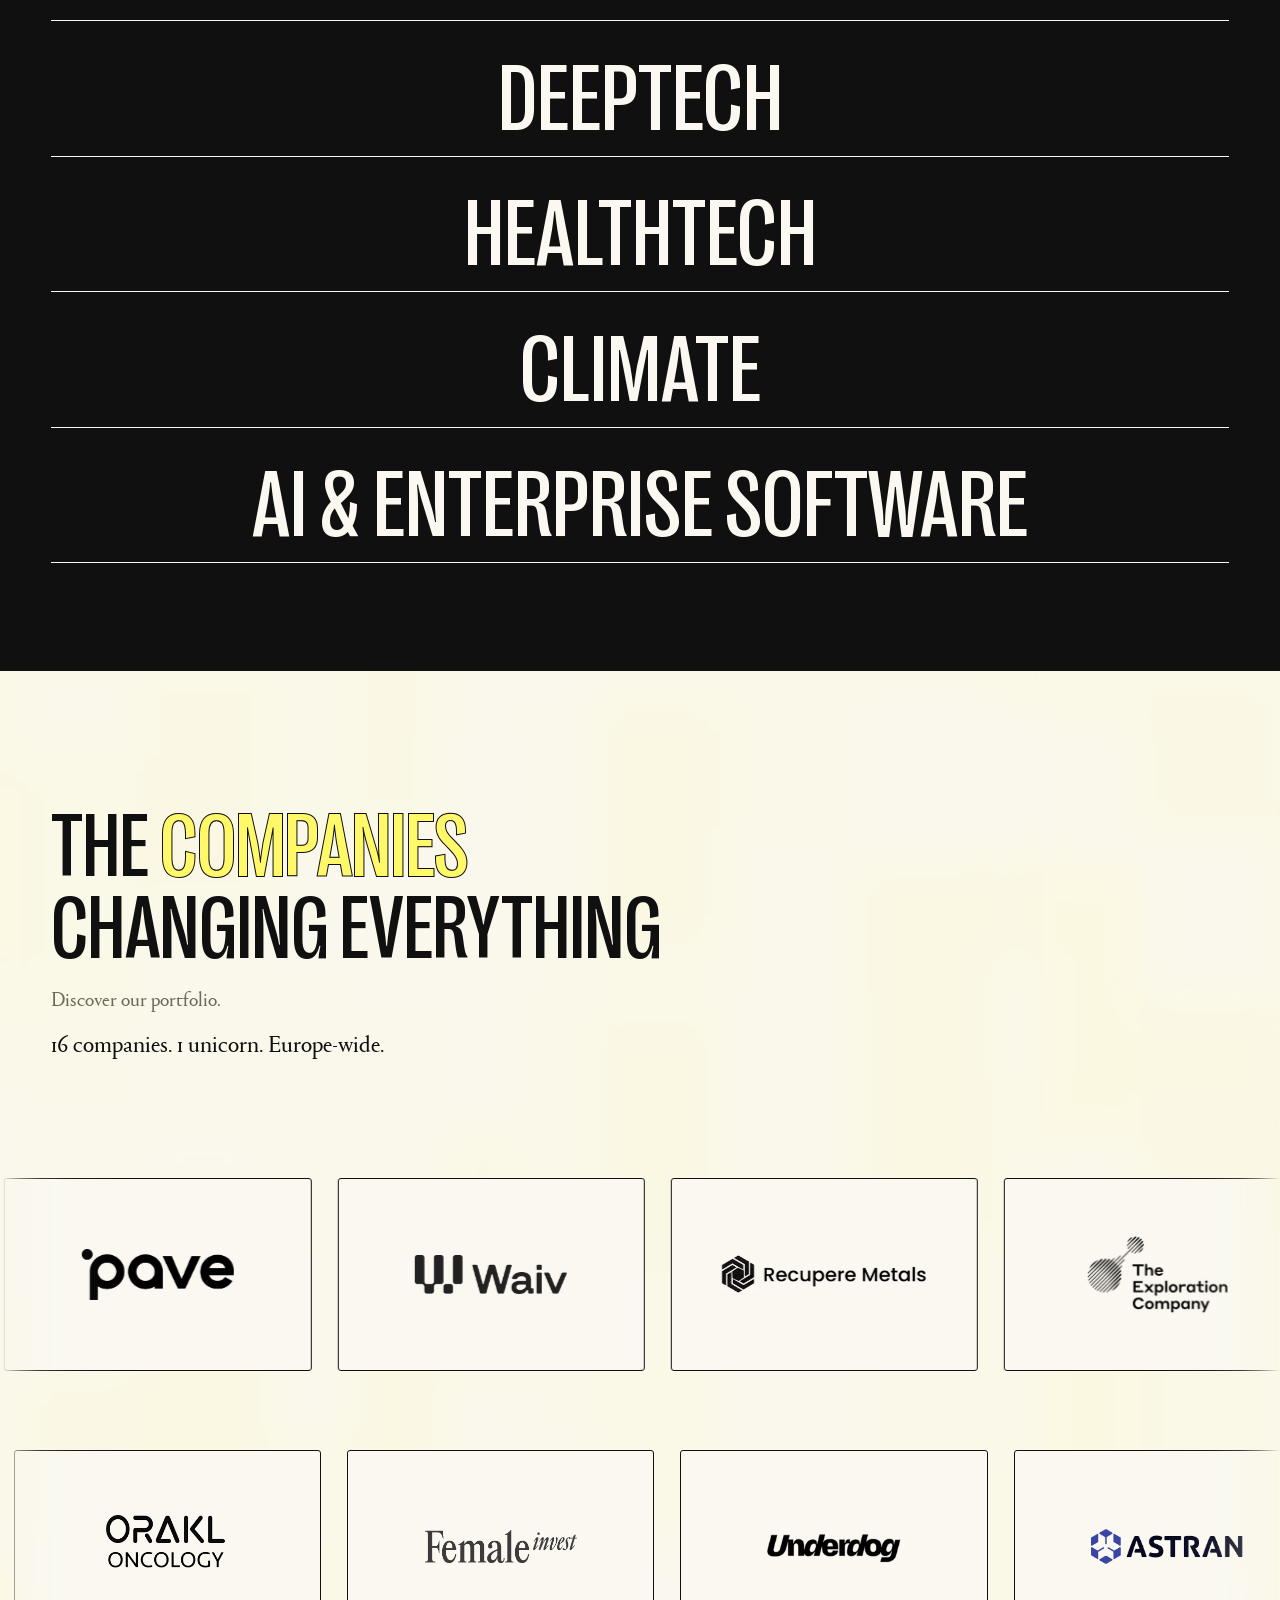
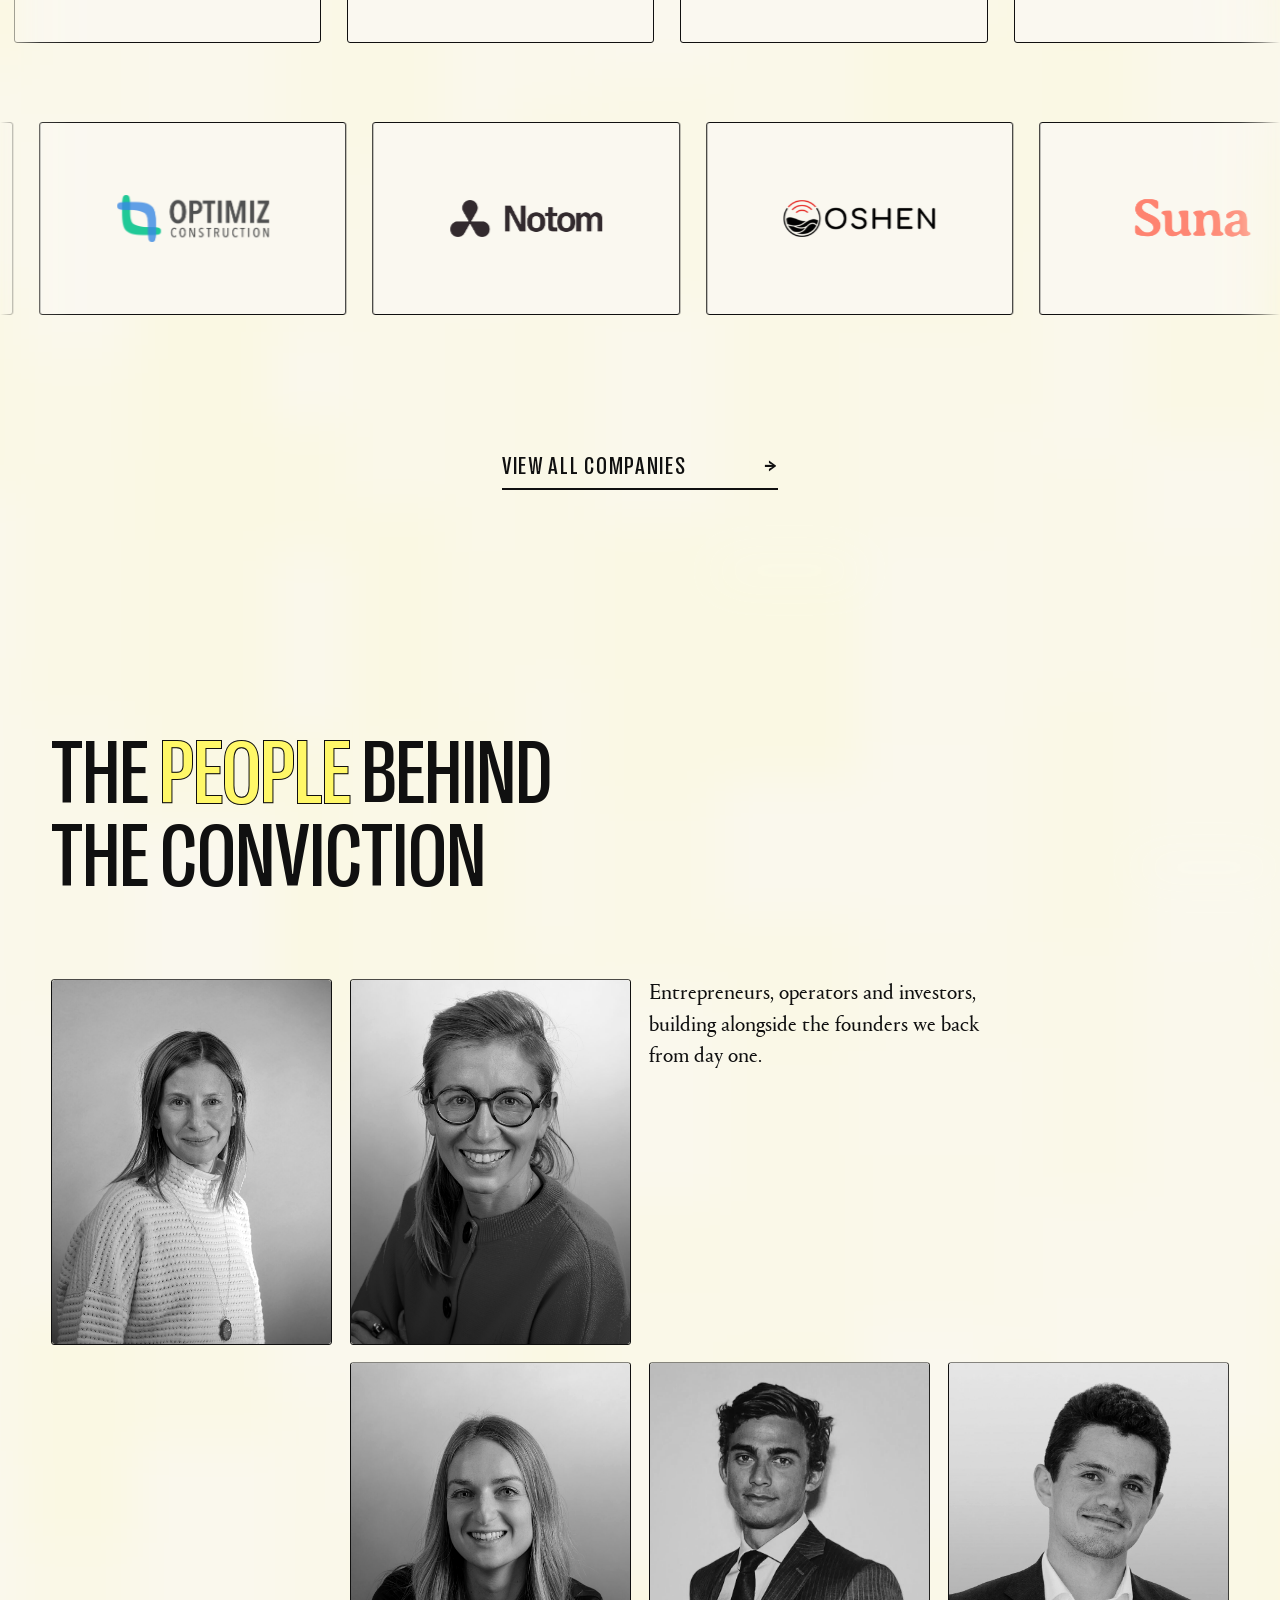
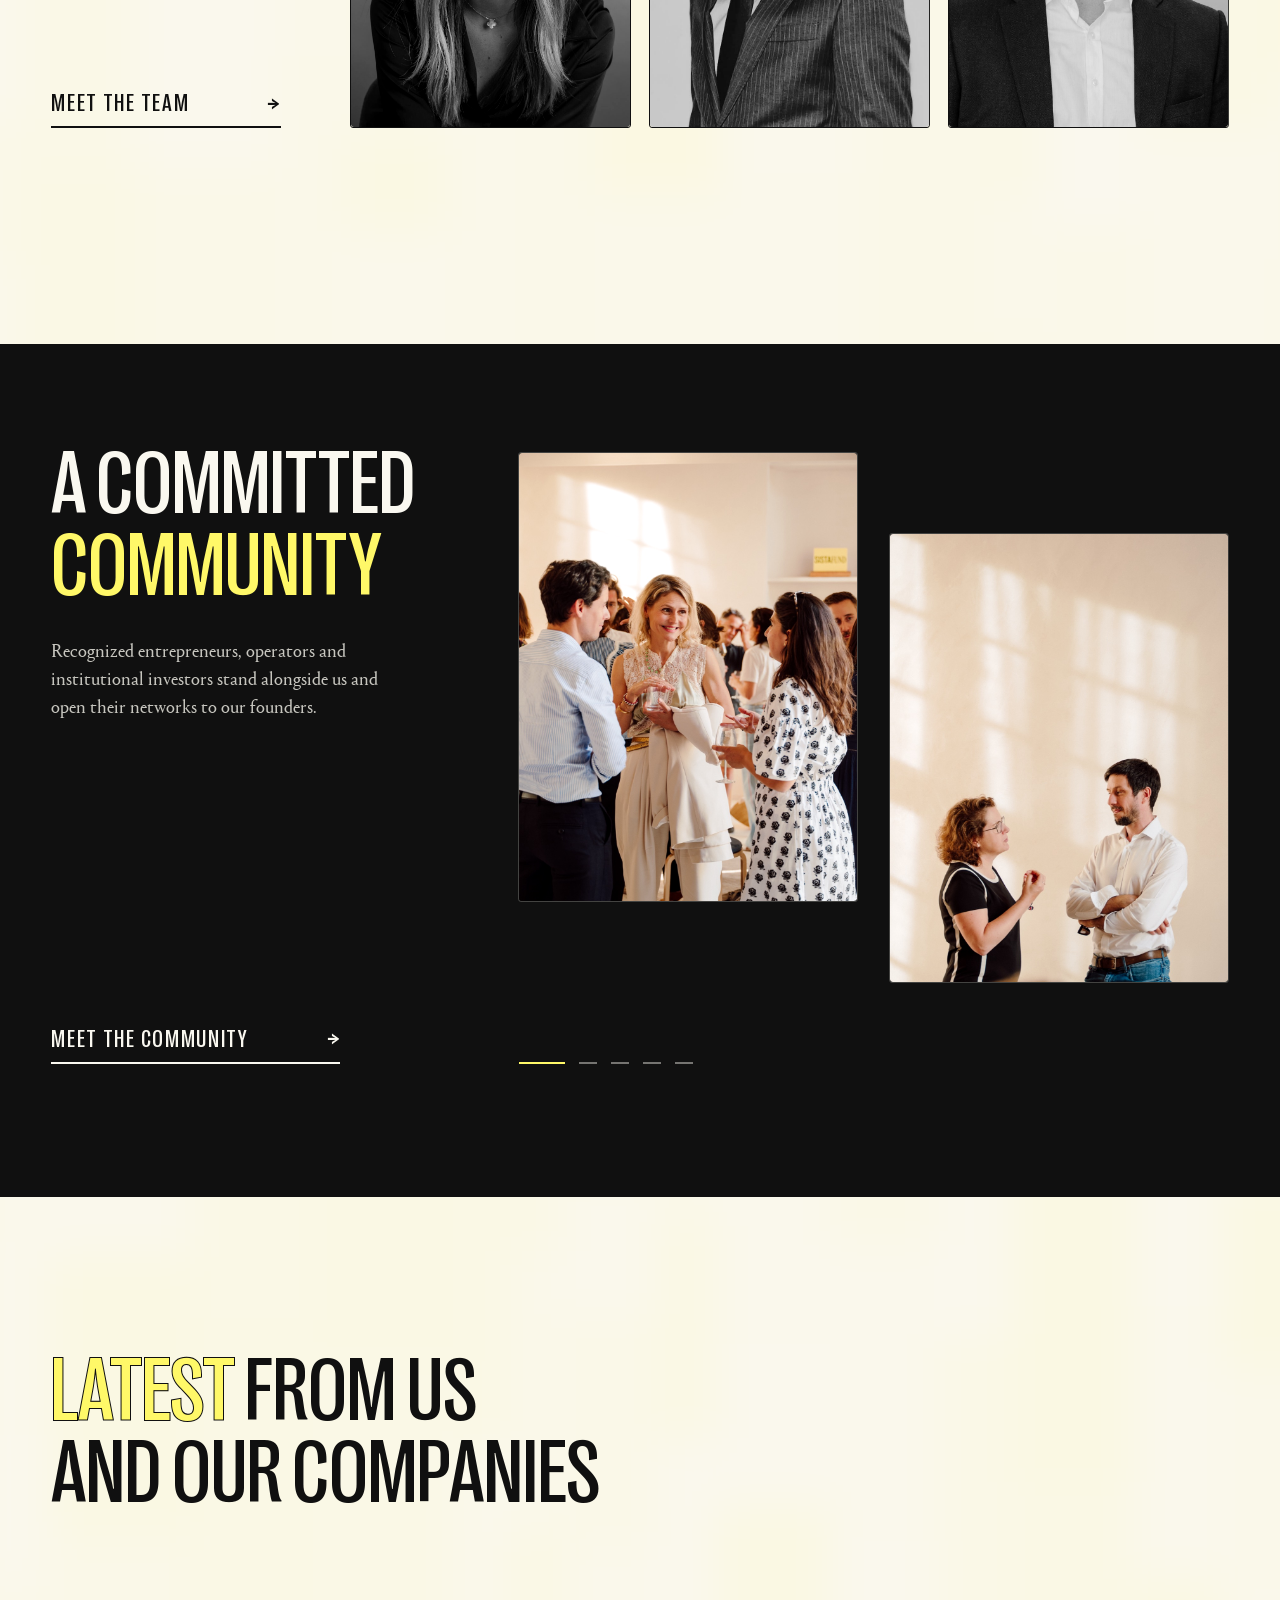
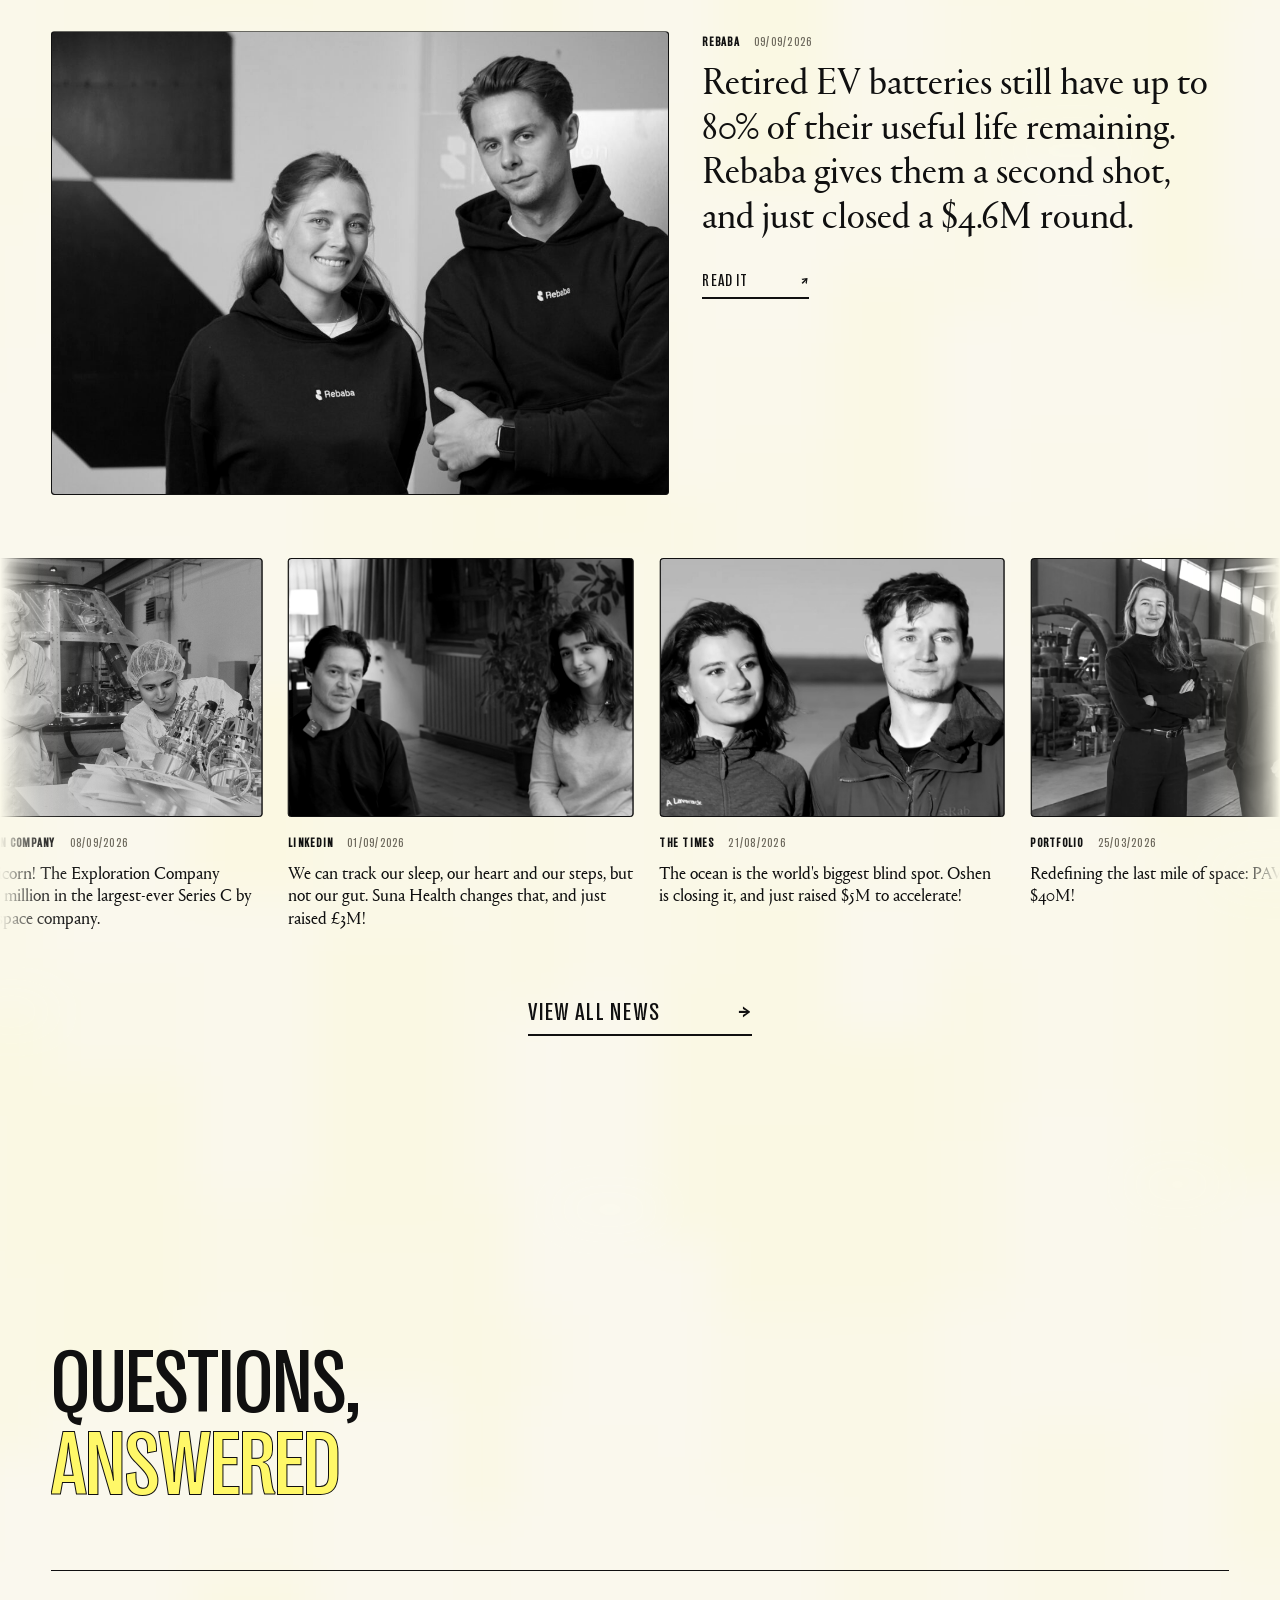
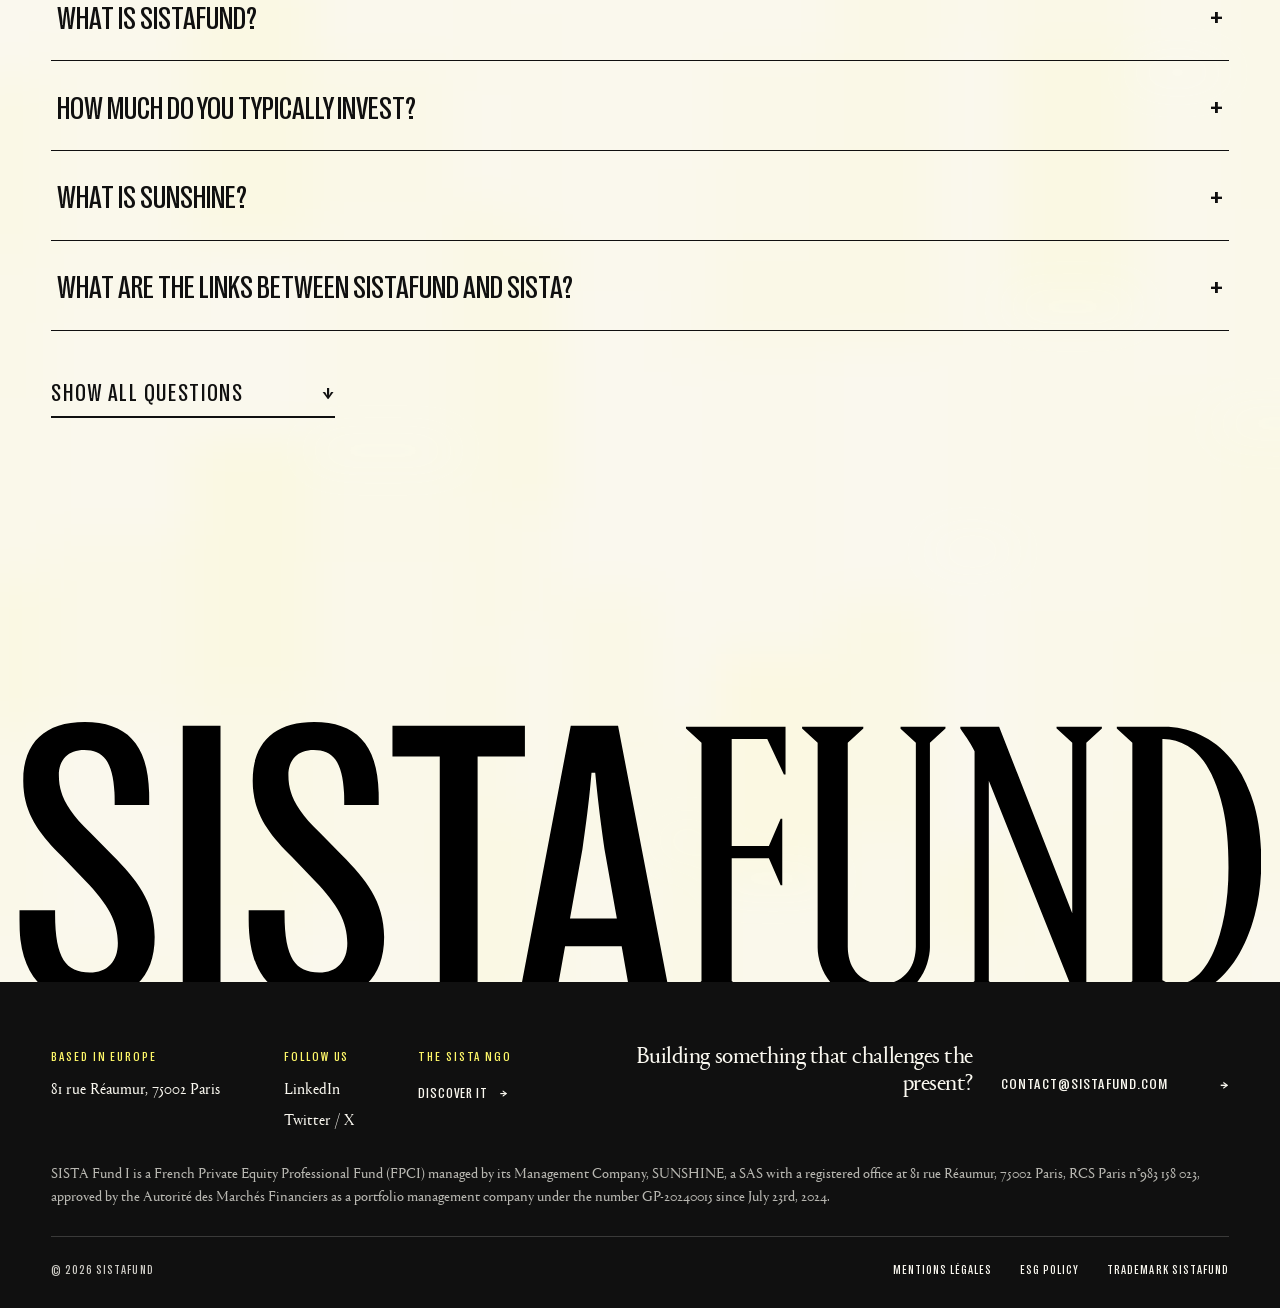
==== commit 84a4e9be: "Reduce border-radius from 6px to 3px everywhere, bump v=402/54 Co-Authored-By: Claude Opus 4.6 <nore" ====
--- a/index.html
+++ b/index.html
@@ -6,7 +6,7 @@
 <title>SISTAFUND | Backing Europe's next generation of leaders</title>
 <meta name="description" content="SISTAFUND is a pan-European early-stage venture fund backing breakthrough technology companies founded by women and gender-balanced teams.">
 <link rel="icon" href="data:image/svg+xml,<svg xmlns='http://www.w3.org/2000/svg' viewBox='0 0 100 100'><rect width='100' height='100' fill='%23FFF868'/><text x='50' y='76' font-size='72' font-family='Georgia,serif' text-anchor='middle' fill='%23101010'>S</text></svg>">
-<link rel="stylesheet" href="style.css?v=401">
+<link rel="stylesheet" href="style.css?v=402">
 </head>
 <body>
 
@@ -230,7 +230,7 @@
 
 <script src="data.js?v=22"></script>
 <script src="wall.js?v=2"></script>
-<script src="script.js?v=53"></script>
+<script src="script.js?v=54"></script>
 <script src="reveal.js?v=52"></script>
 </body>
 </html>
--- a/style.css
+++ b/style.css
@@ -50,7 +50,7 @@
 .m-shot, .m-shot img, .doc-photo, .doc-photo img, .m-plate, .ncard-shot, .ncard-shot img,
 .pf-logo, .pf-card, .pf-all-card, .pcf-frame, .pcf-frame img,
 .lp-photo, .lp-photo img, .team-face, .team-face img, .inst-card, .inst-card img,
-.grow-frame, .comm-pile img, .comm-shot { border-radius: 6px; overflow: hidden; }
+.grow-frame, .comm-pile img, .comm-shot { border-radius: 3px; overflow: hidden; }
 
 html { scroll-behavior: smooth; }
 
@@ -372,7 +372,7 @@
 }
 .grow-frame {
   position: absolute; inset: 0;
-  clip-path: inset(30% 27% 30% 27% round 6px);
+  clip-path: inset(30% 27% 30% 27% round 3px);
   will-change: clip-path;
 }
 .grow-frame img {
@@ -413,7 +413,7 @@
 @media (max-width: 900px) {
   .grow-pin { height: 260vh; }
   .grow-copy { grid-template-columns: 1fr; gap: 3vh; }
-  .grow-frame { clip-path: inset(24% 8% 24% 8% round 6px); }
+  .grow-frame { clip-path: inset(24% 8% 24% 8% round 3px); }
   .grow-side .btn { margin-top: 3.2vh; }
 }
 
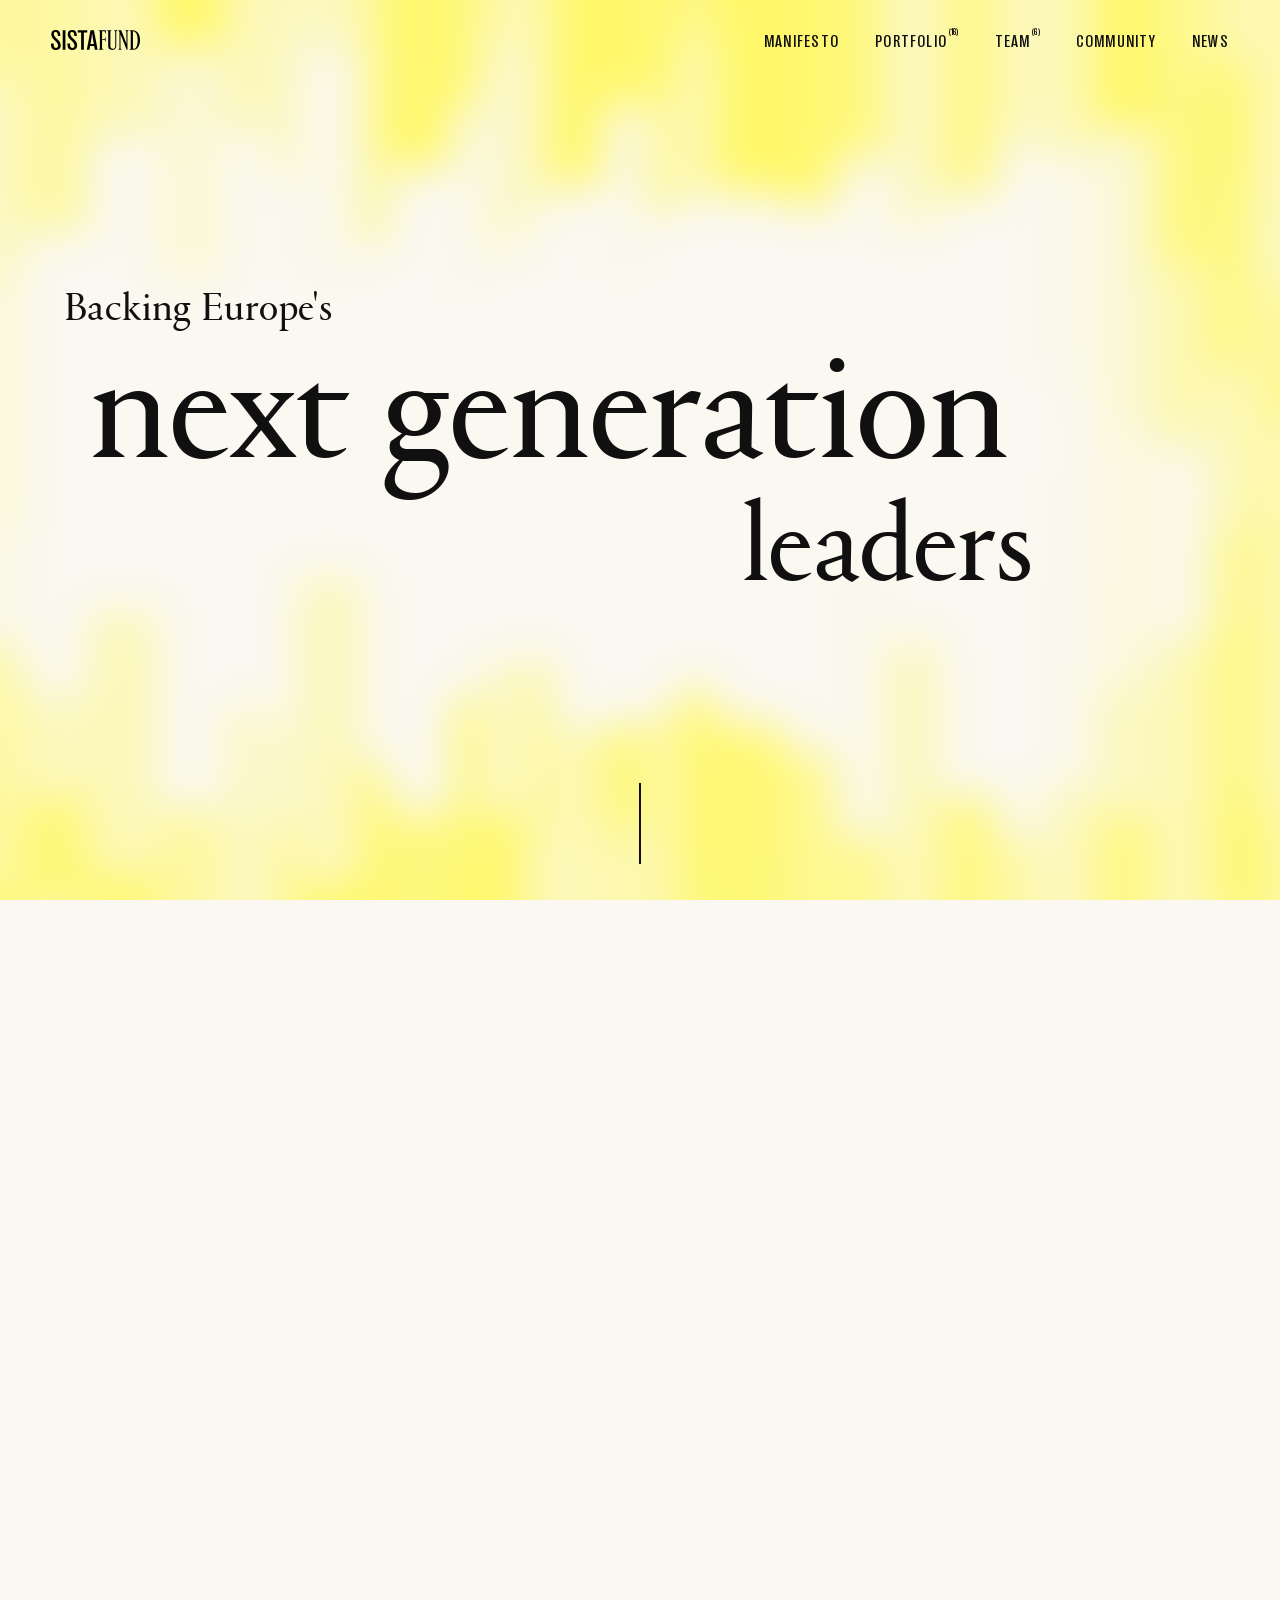
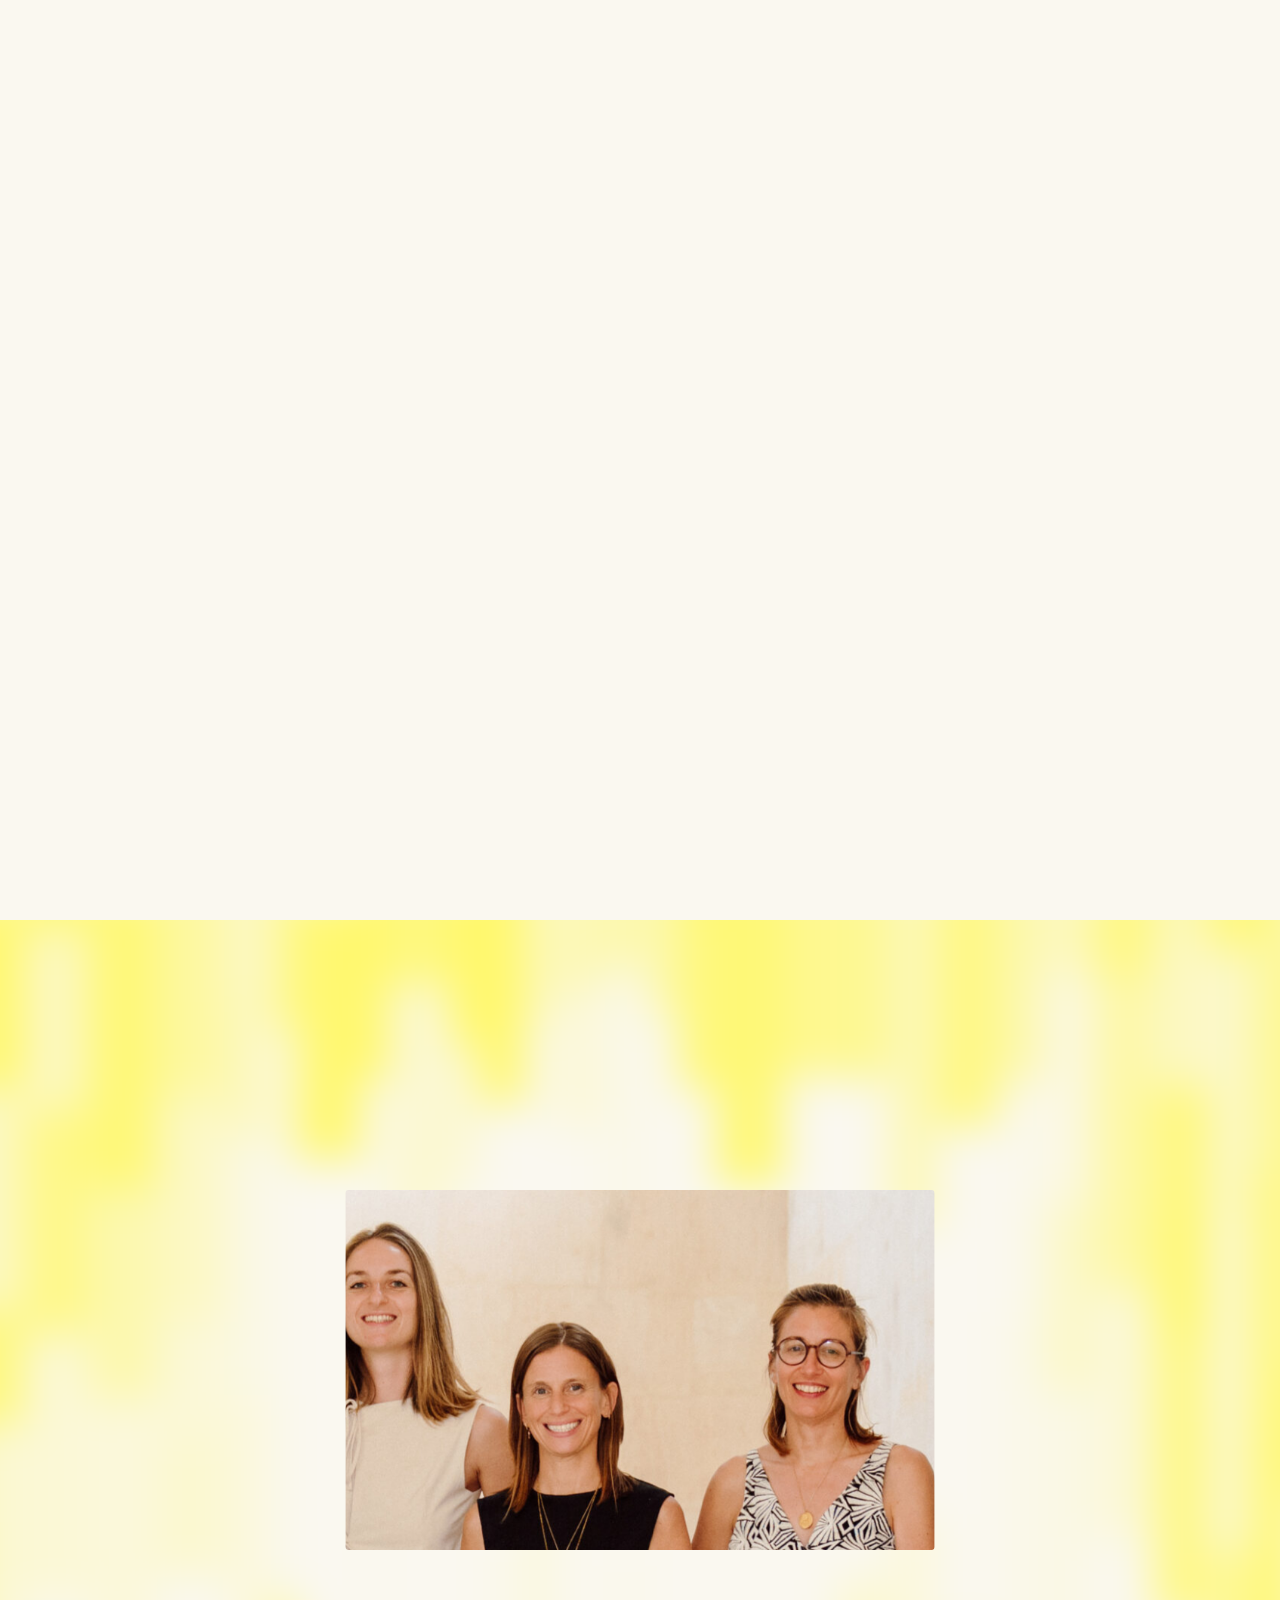
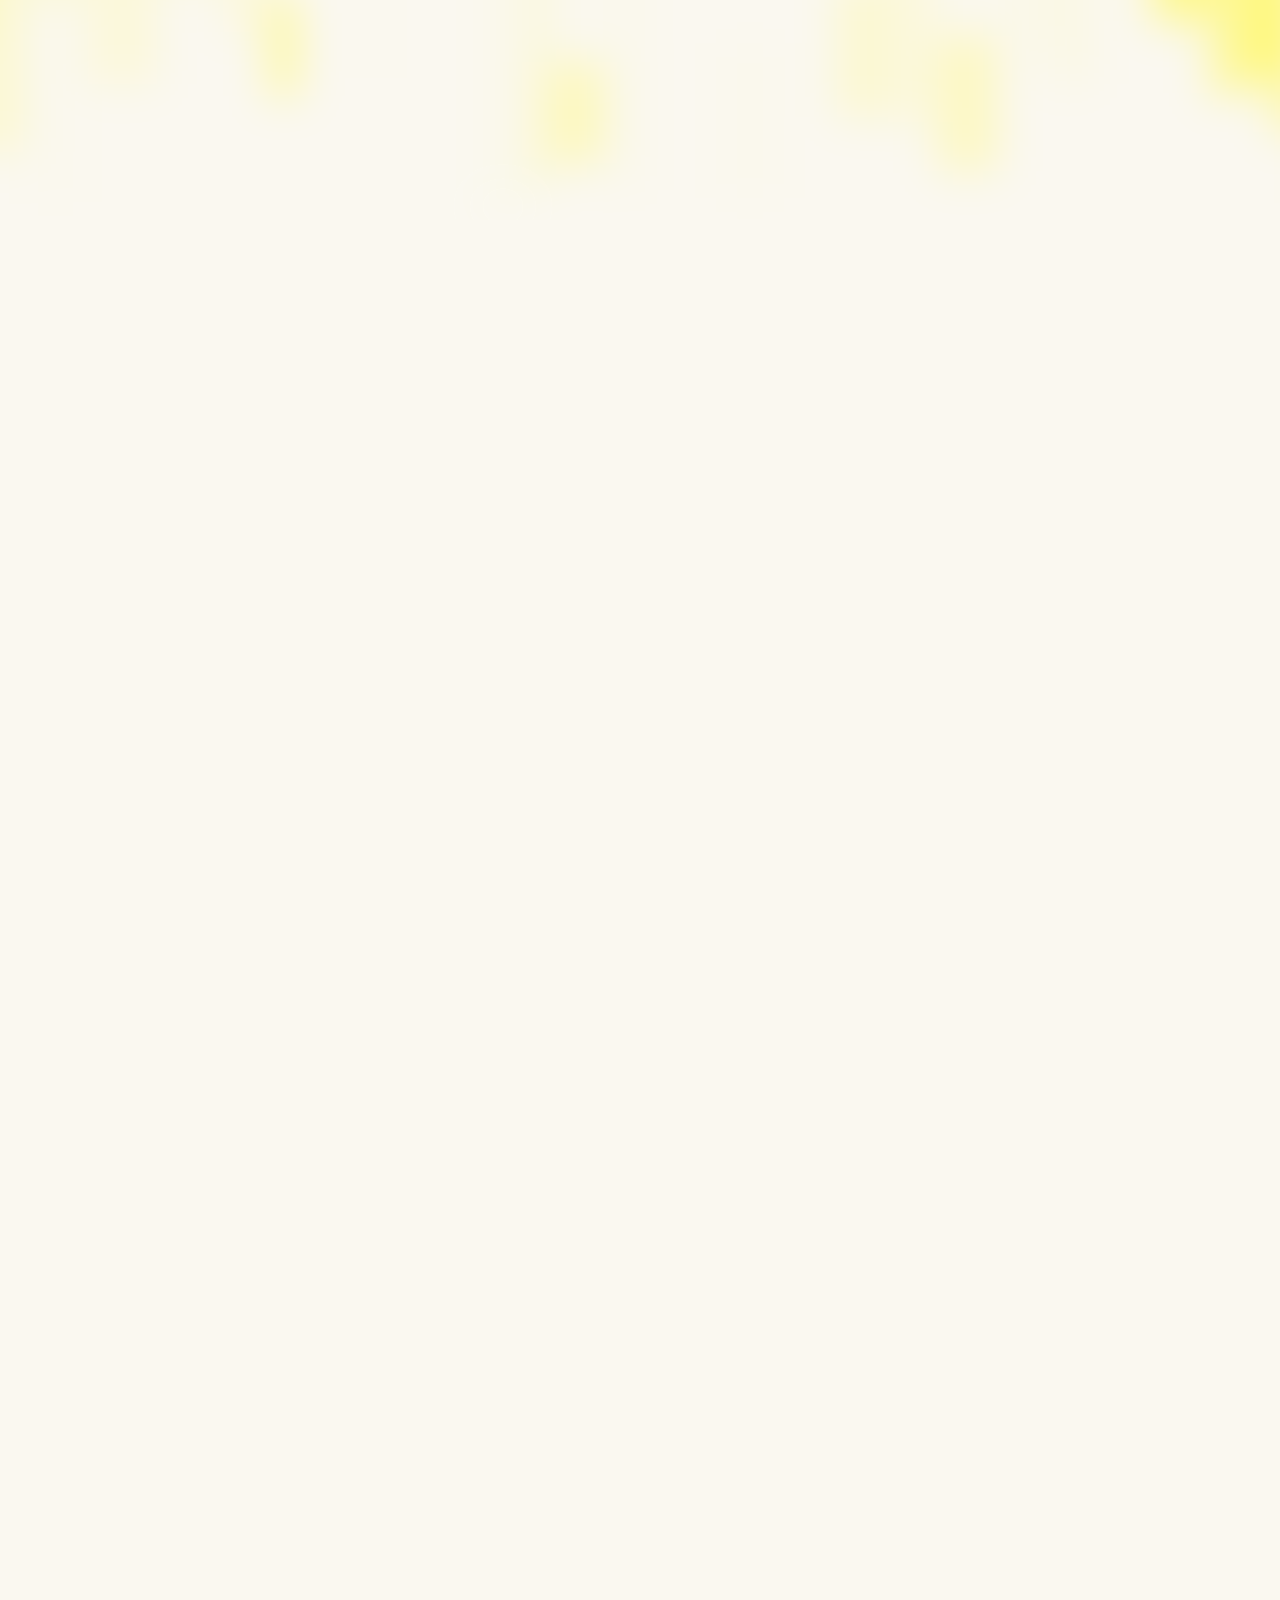
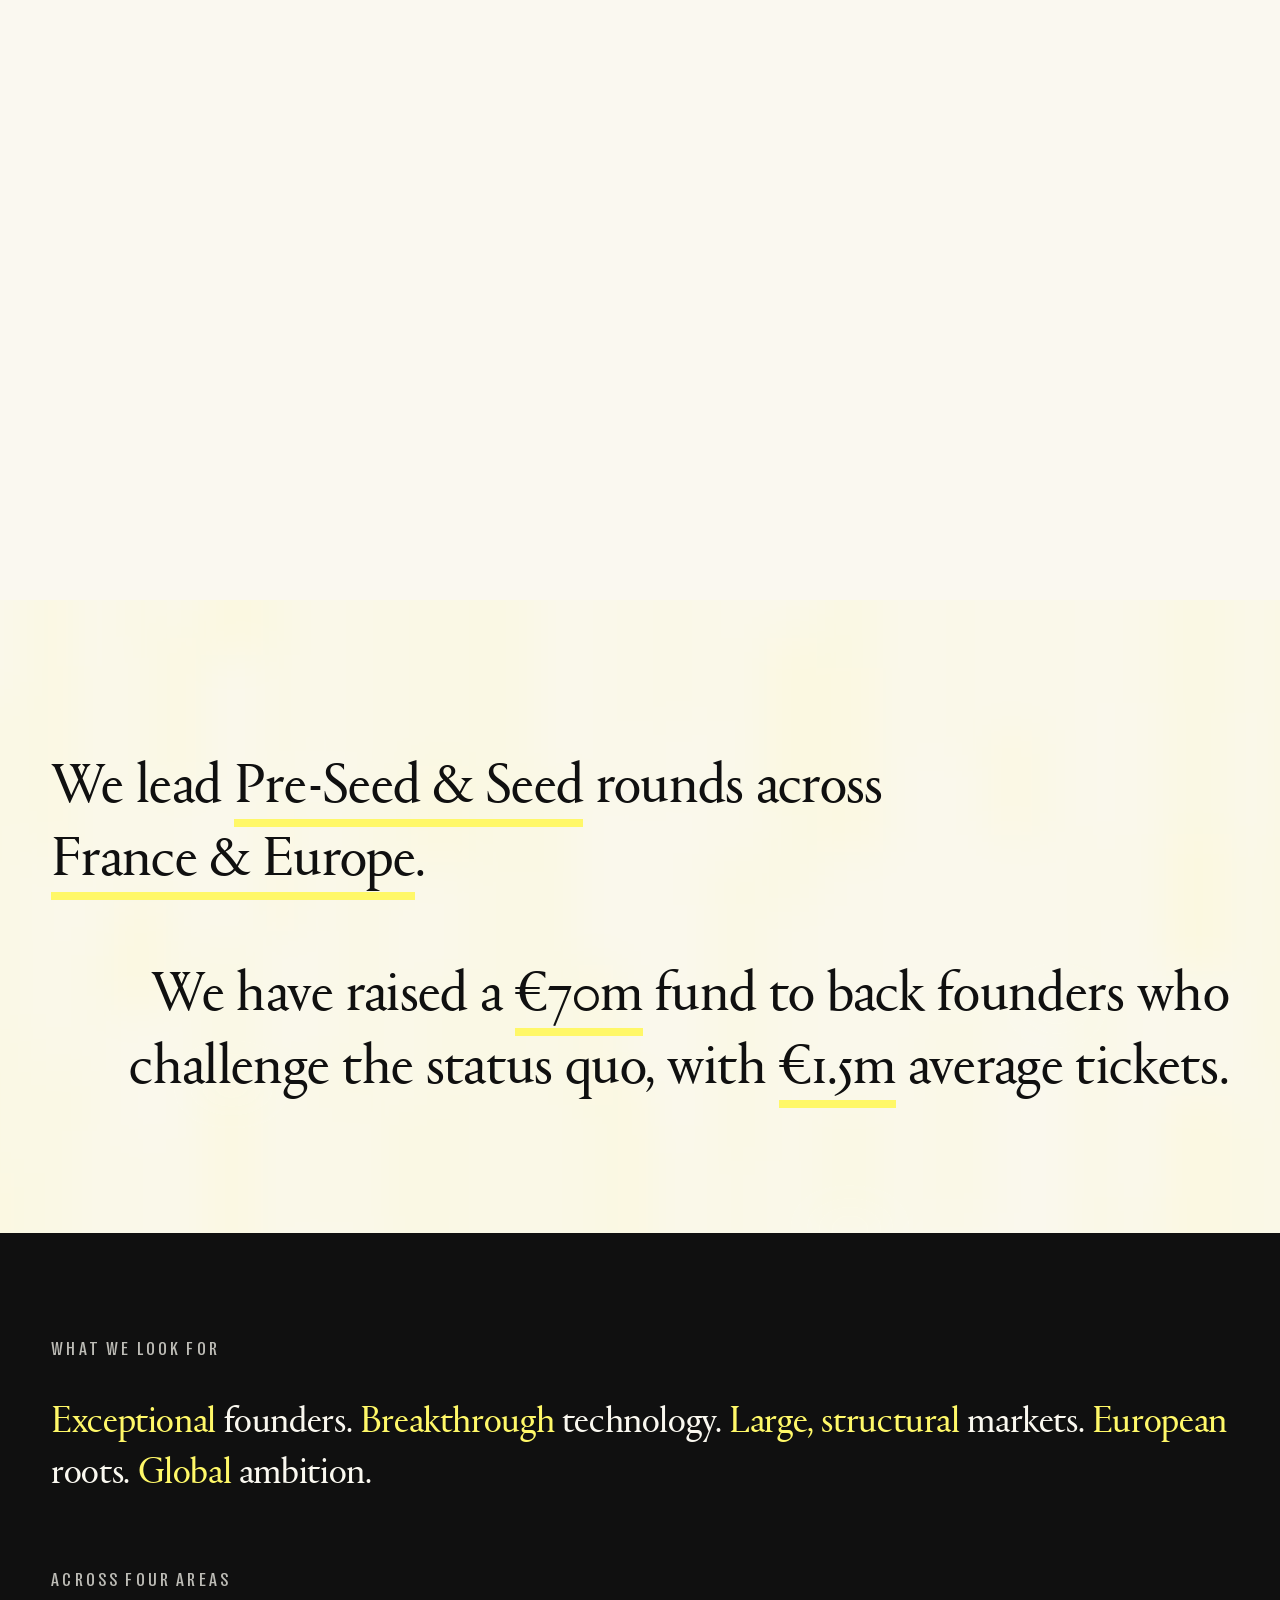
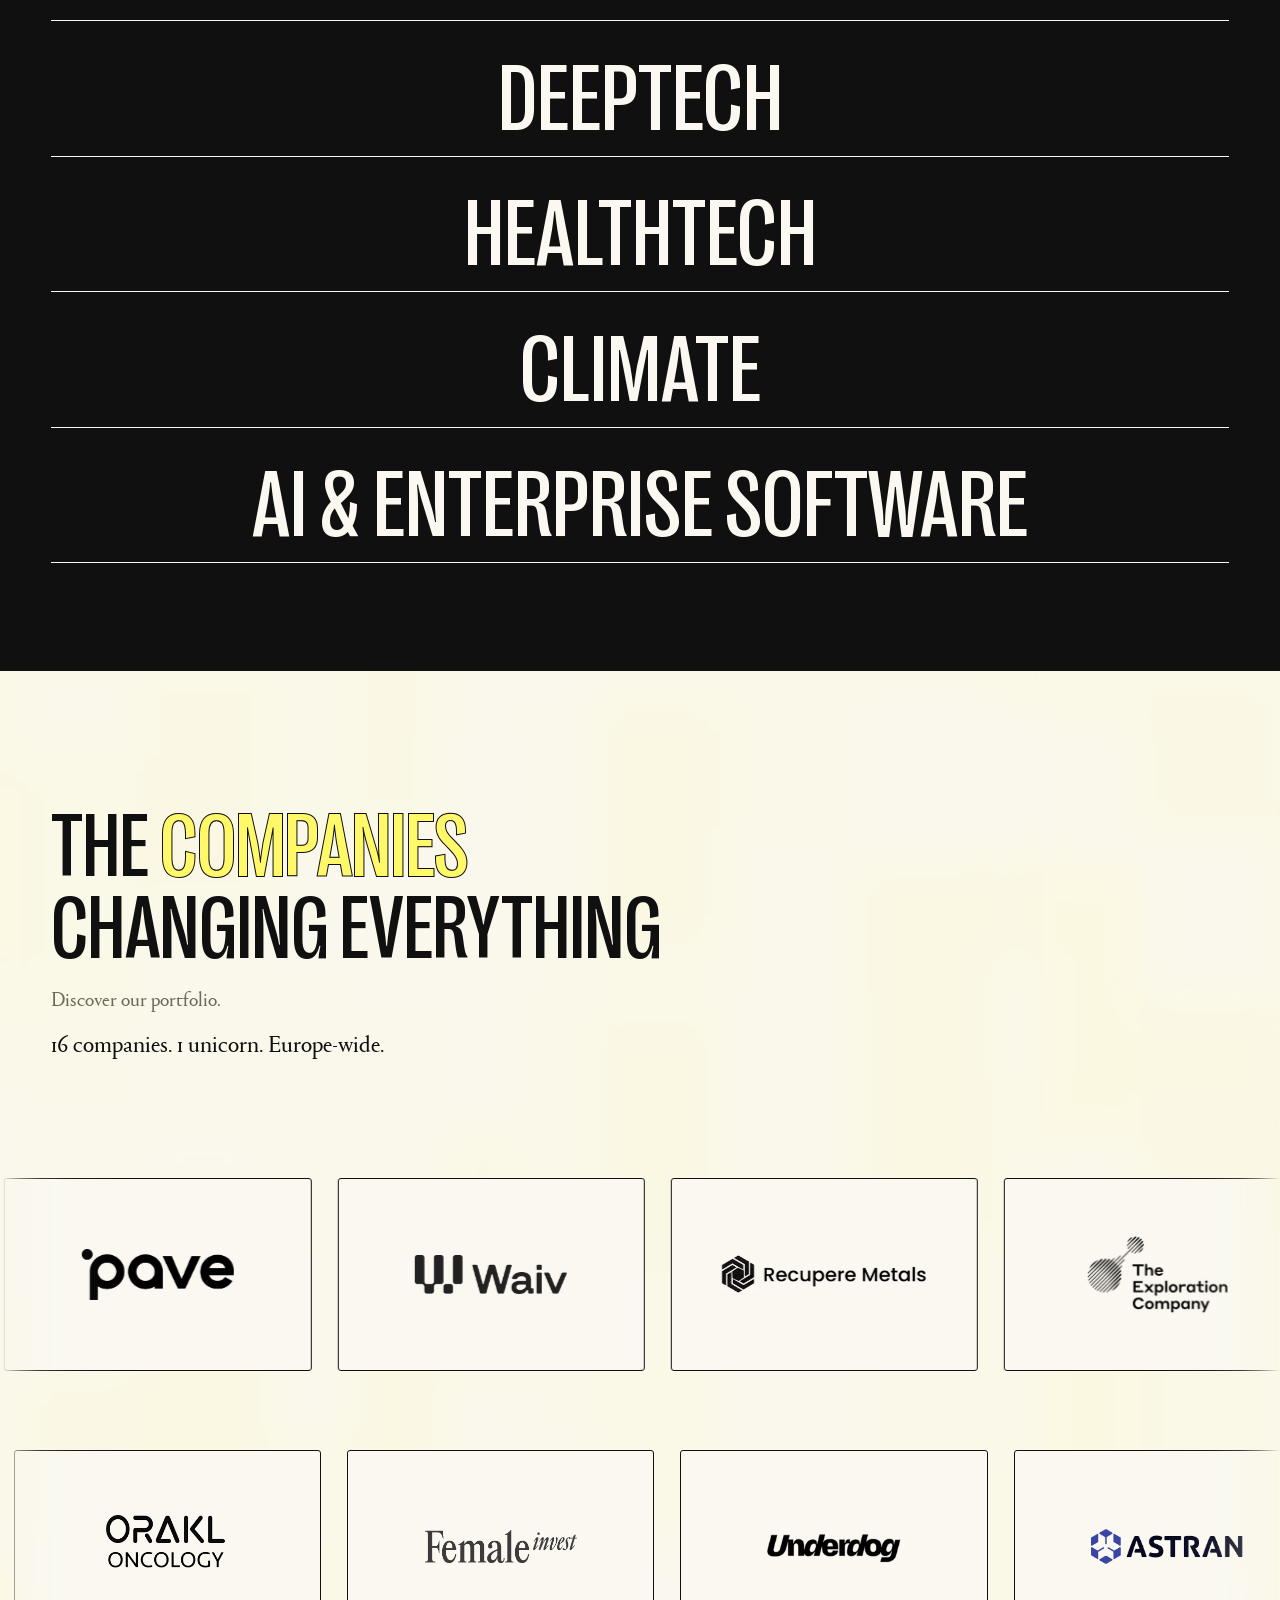
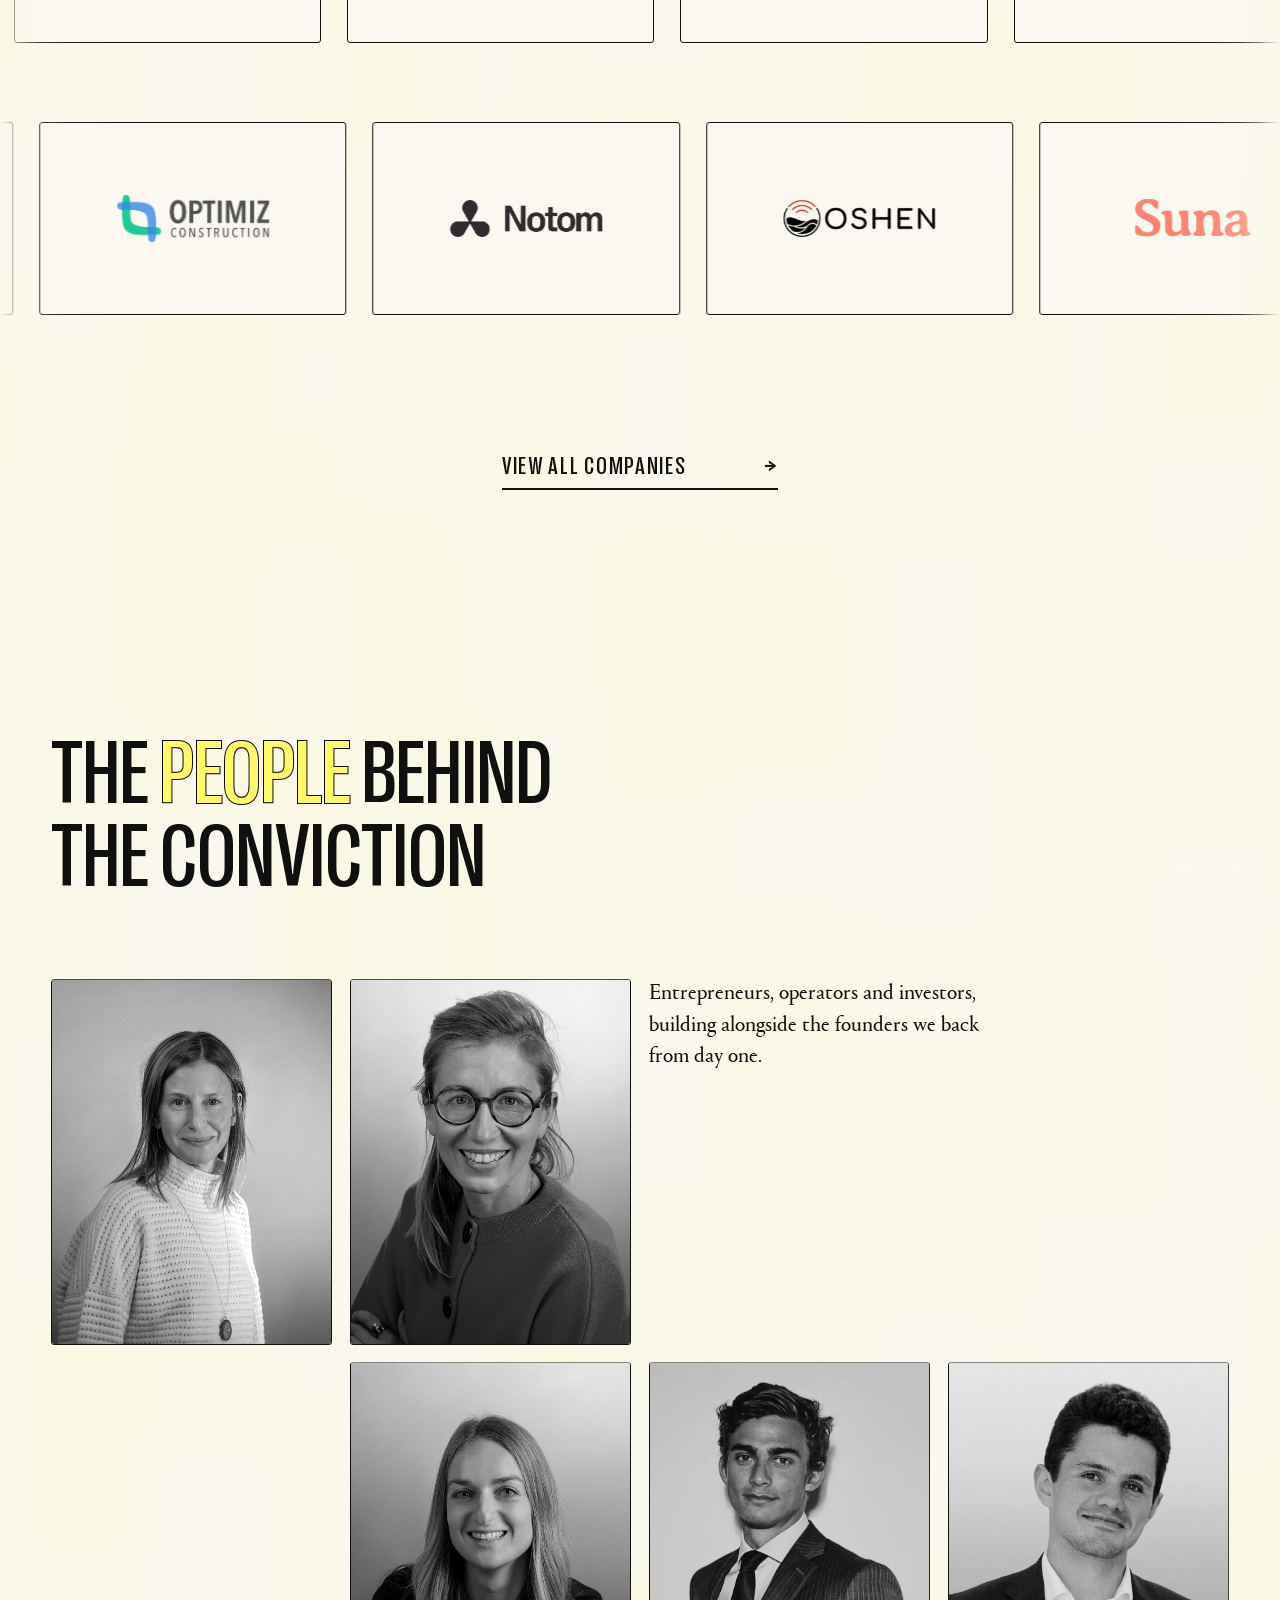
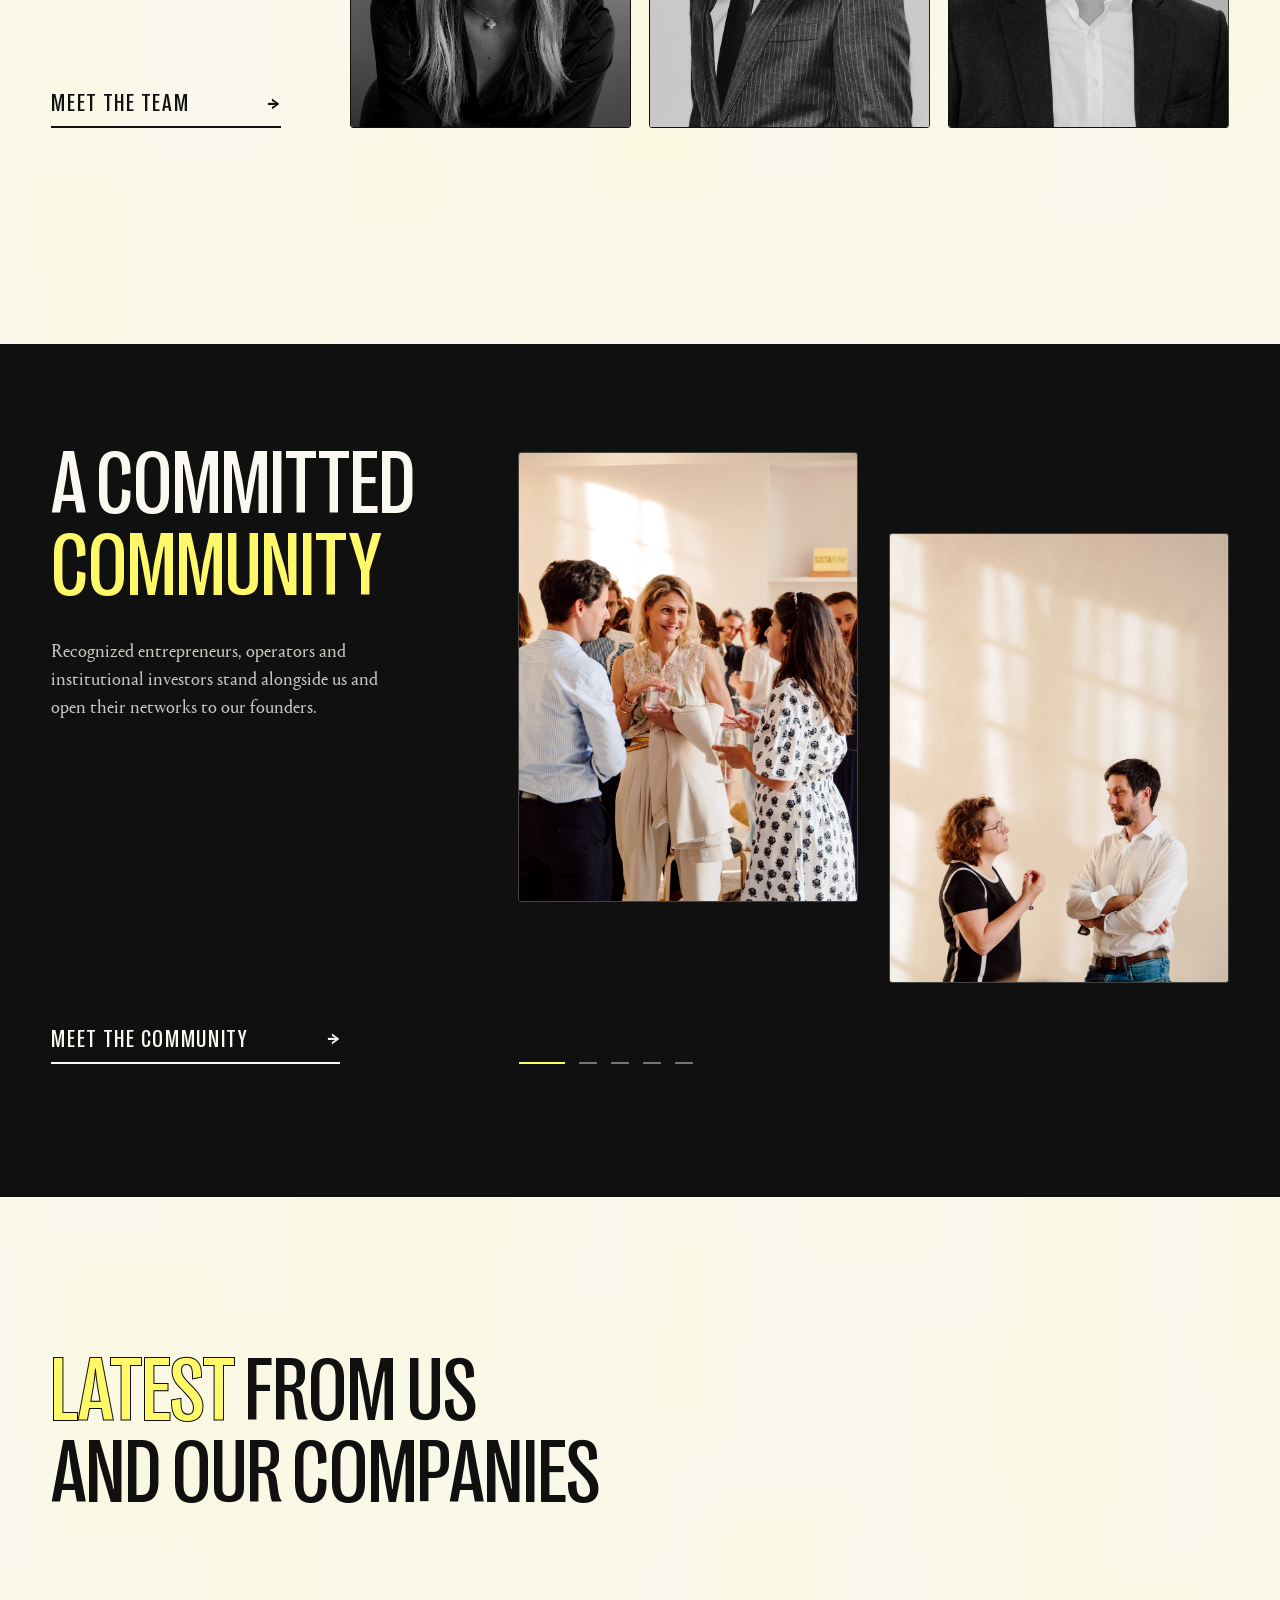
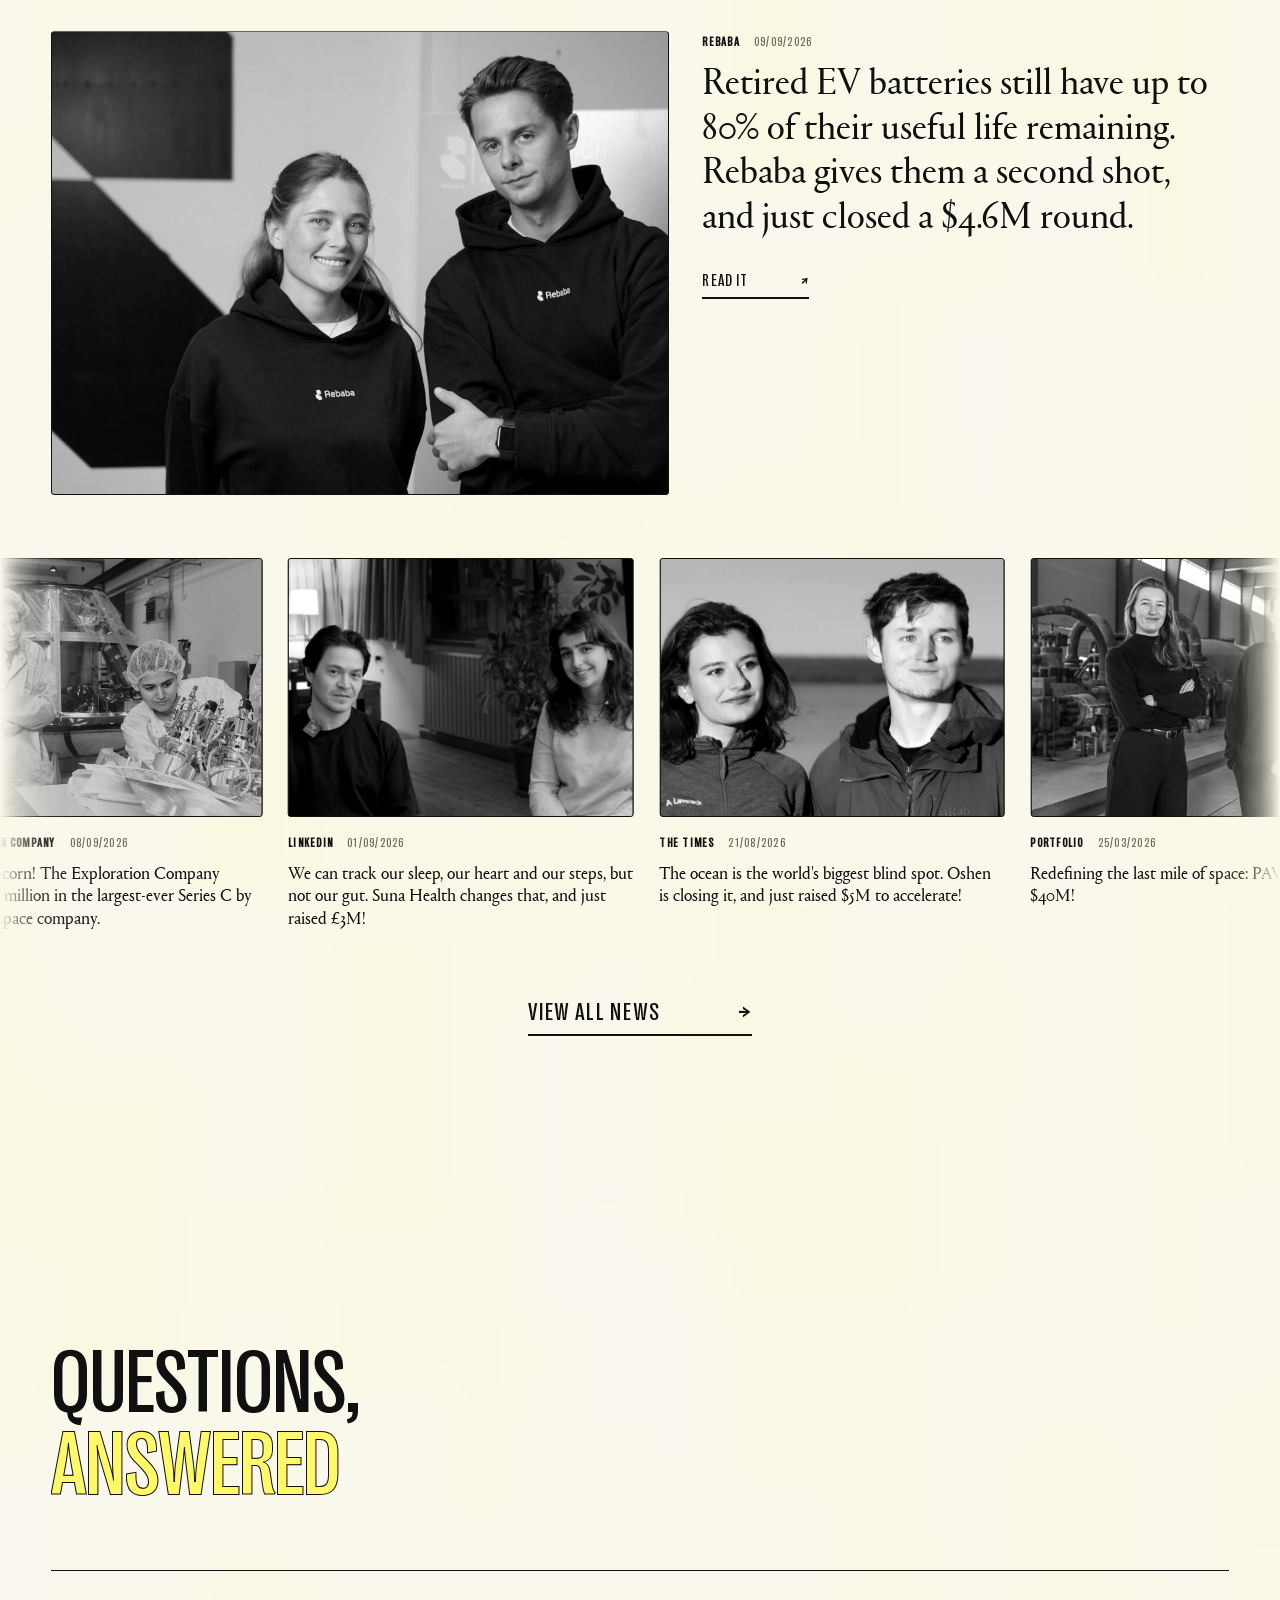
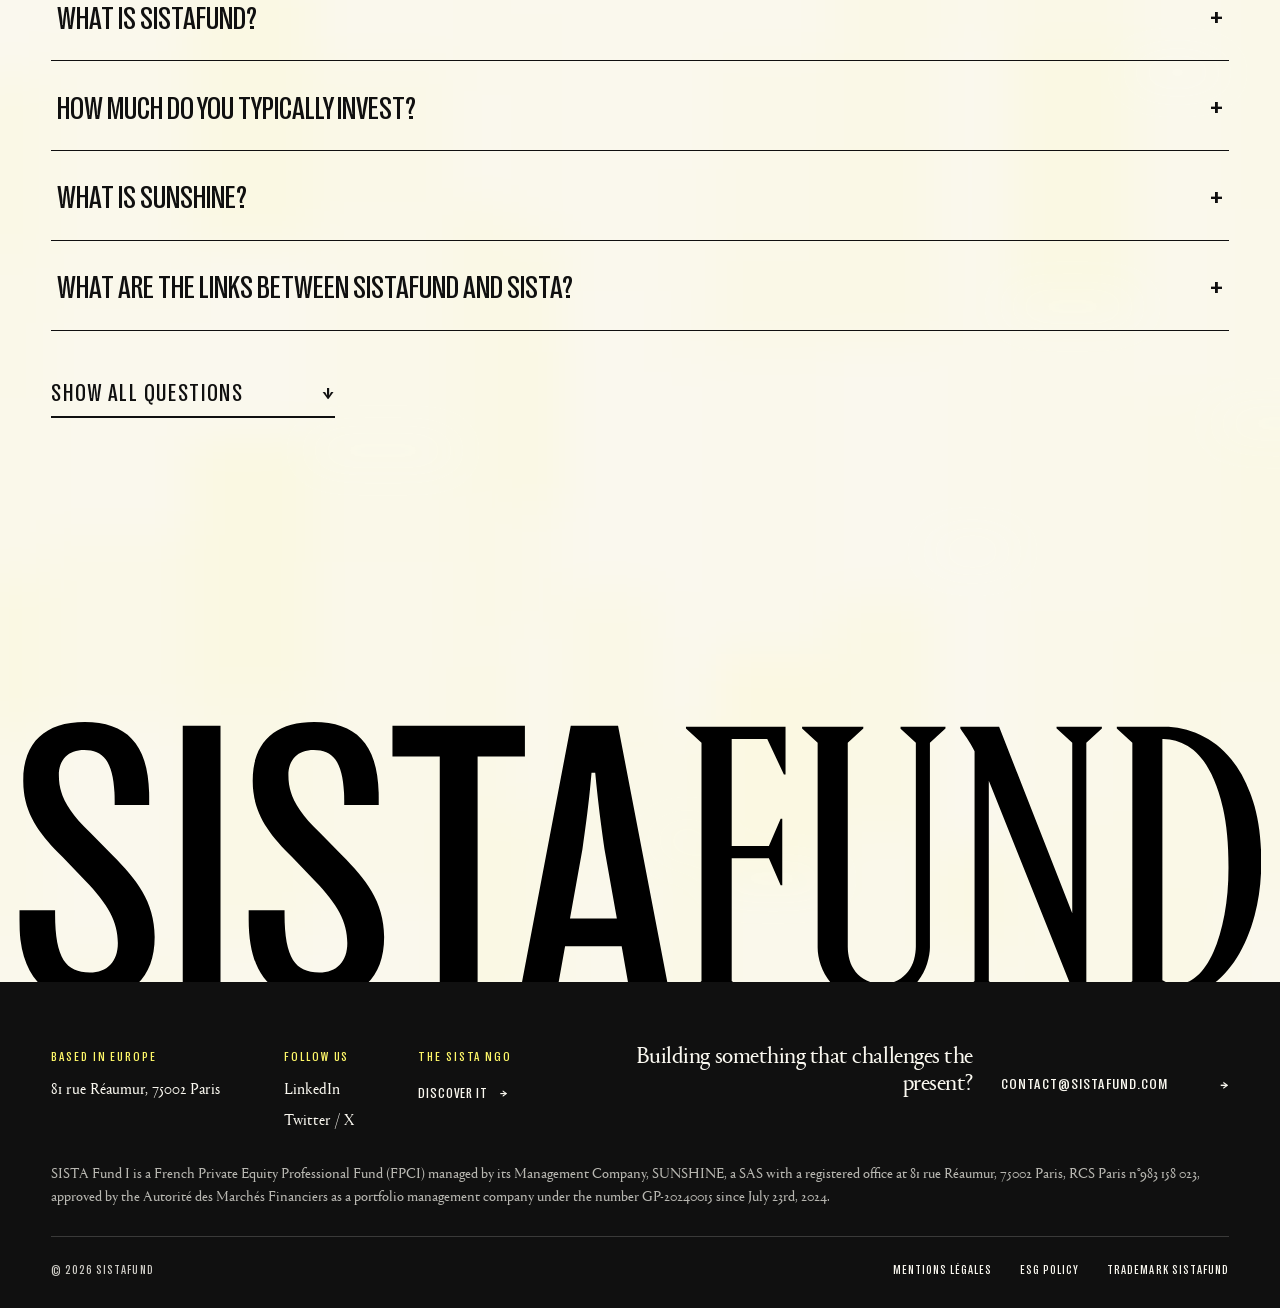
==== commit e78193f4: "Fix corner gap: remove border-radius from inner images, keep on containers only, CSS v=403 Co-Author" ====
--- a/index.html
+++ b/index.html
@@ -6,7 +6,7 @@
 <title>SISTAFUND | Backing Europe's next generation of leaders</title>
 <meta name="description" content="SISTAFUND is a pan-European early-stage venture fund backing breakthrough technology companies founded by women and gender-balanced teams.">
 <link rel="icon" href="data:image/svg+xml,<svg xmlns='http://www.w3.org/2000/svg' viewBox='0 0 100 100'><rect width='100' height='100' fill='%23FFF868'/><text x='50' y='76' font-size='72' font-family='Georgia,serif' text-anchor='middle' fill='%23101010'>S</text></svg>">
-<link rel="stylesheet" href="style.css?v=402">
+<link rel="stylesheet" href="style.css?v=403">
 </head>
 <body>
 
--- a/style.css
+++ b/style.css
@@ -47,10 +47,10 @@
 }
 
 * { margin: 0; padding: 0; box-sizing: border-box; }
-.m-shot, .m-shot img, .doc-photo, .doc-photo img, .m-plate, .ncard-shot, .ncard-shot img,
-.pf-logo, .pf-card, .pf-all-card, .pcf-frame, .pcf-frame img,
-.lp-photo, .lp-photo img, .team-face, .team-face img, .inst-card, .inst-card img,
-.grow-frame, .comm-pile img, .comm-shot { border-radius: 3px; overflow: hidden; }
+.m-shot, .doc-photo, .m-plate, .ncard-shot,
+.pf-logo, .pf-card, .pf-all-card, .pcf-frame,
+.lp-photo, .team-face, .inst-card,
+.grow-frame, .comm-shot { border-radius: 3px; overflow: hidden; }
 
 html { scroll-behavior: smooth; }
 
